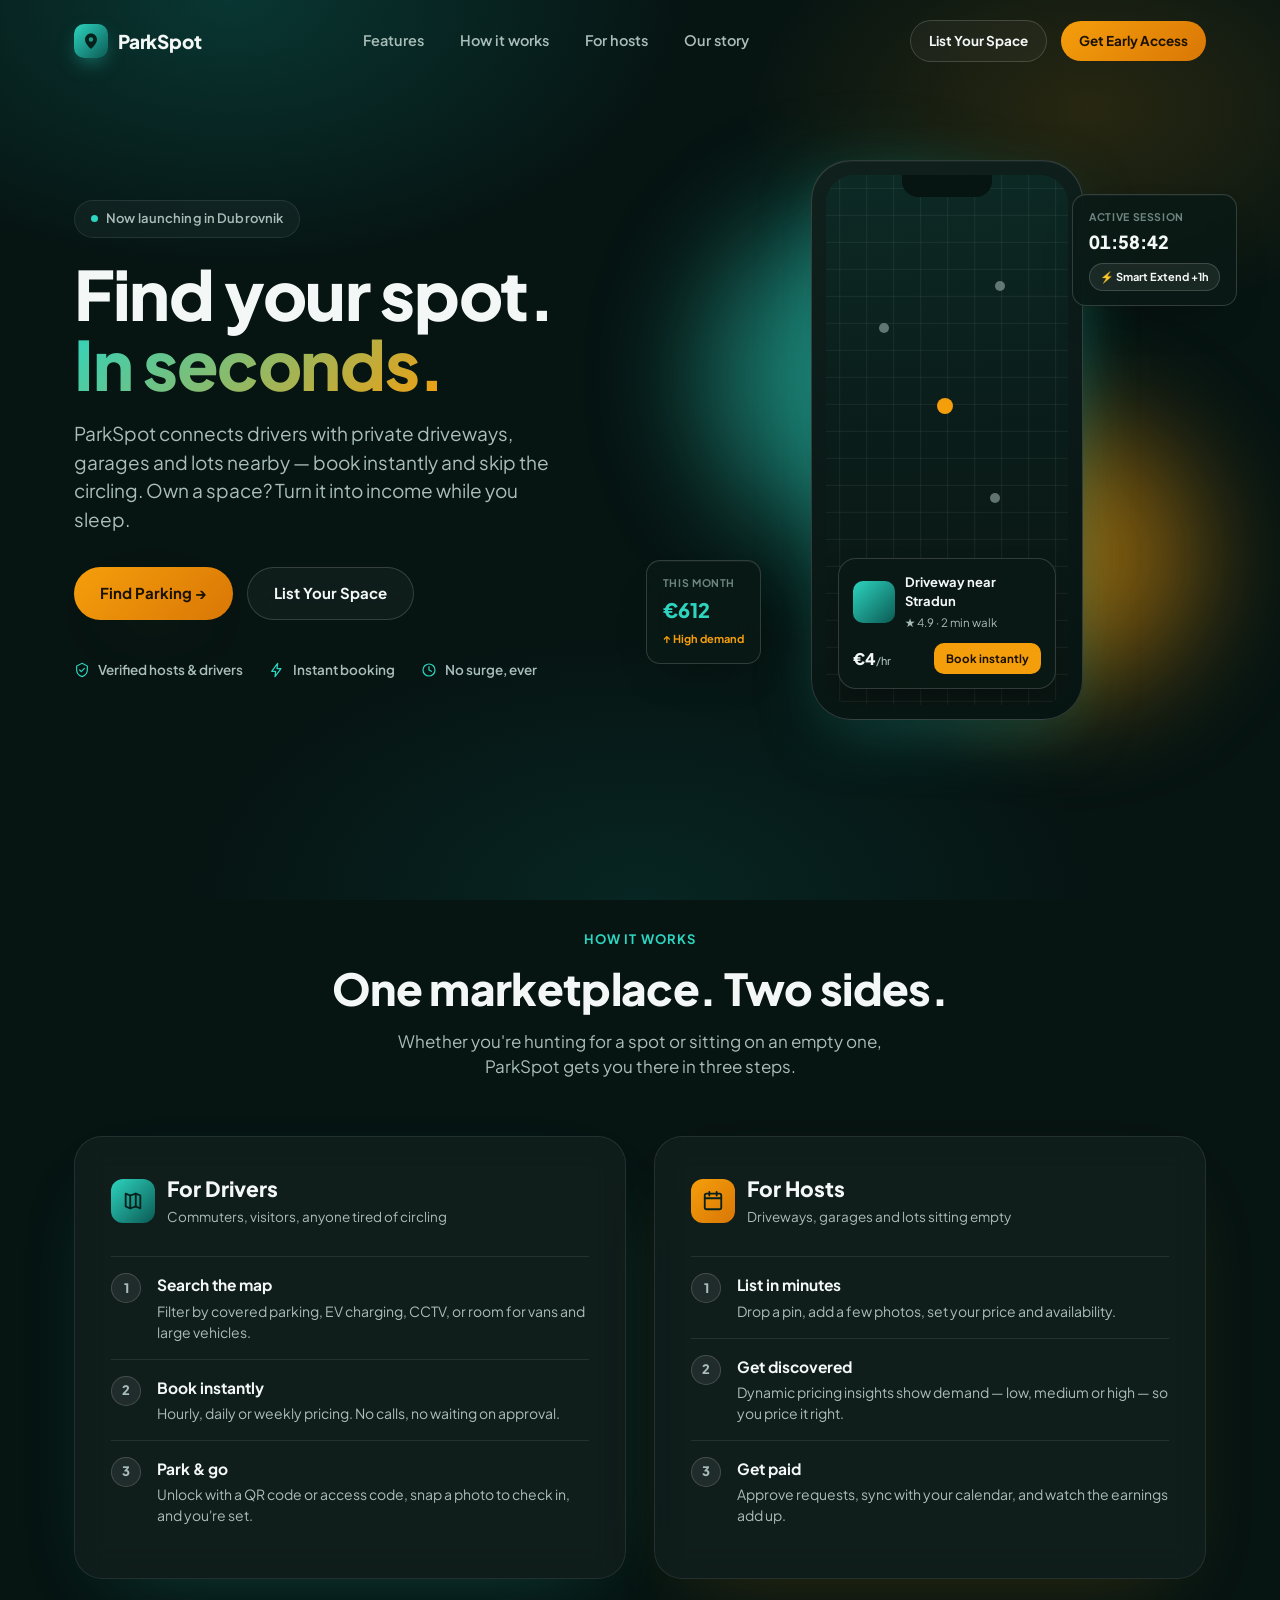
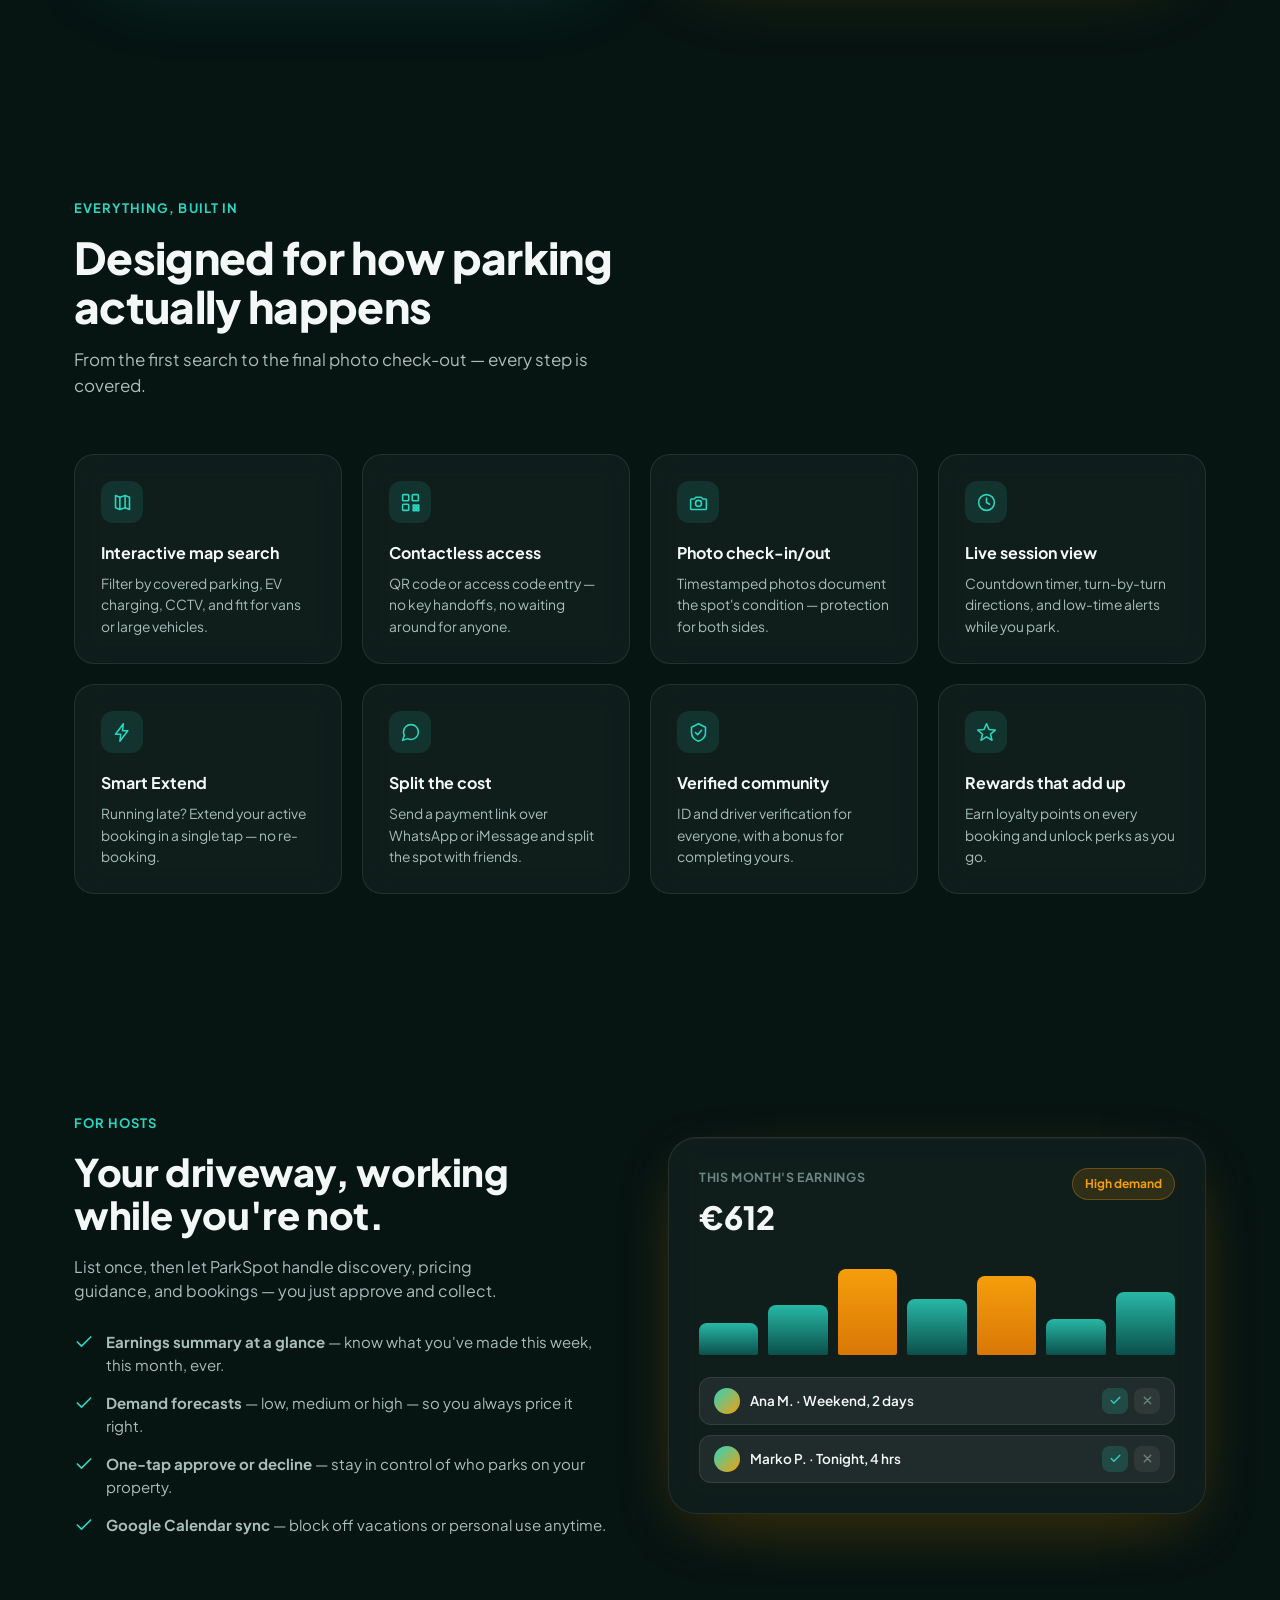
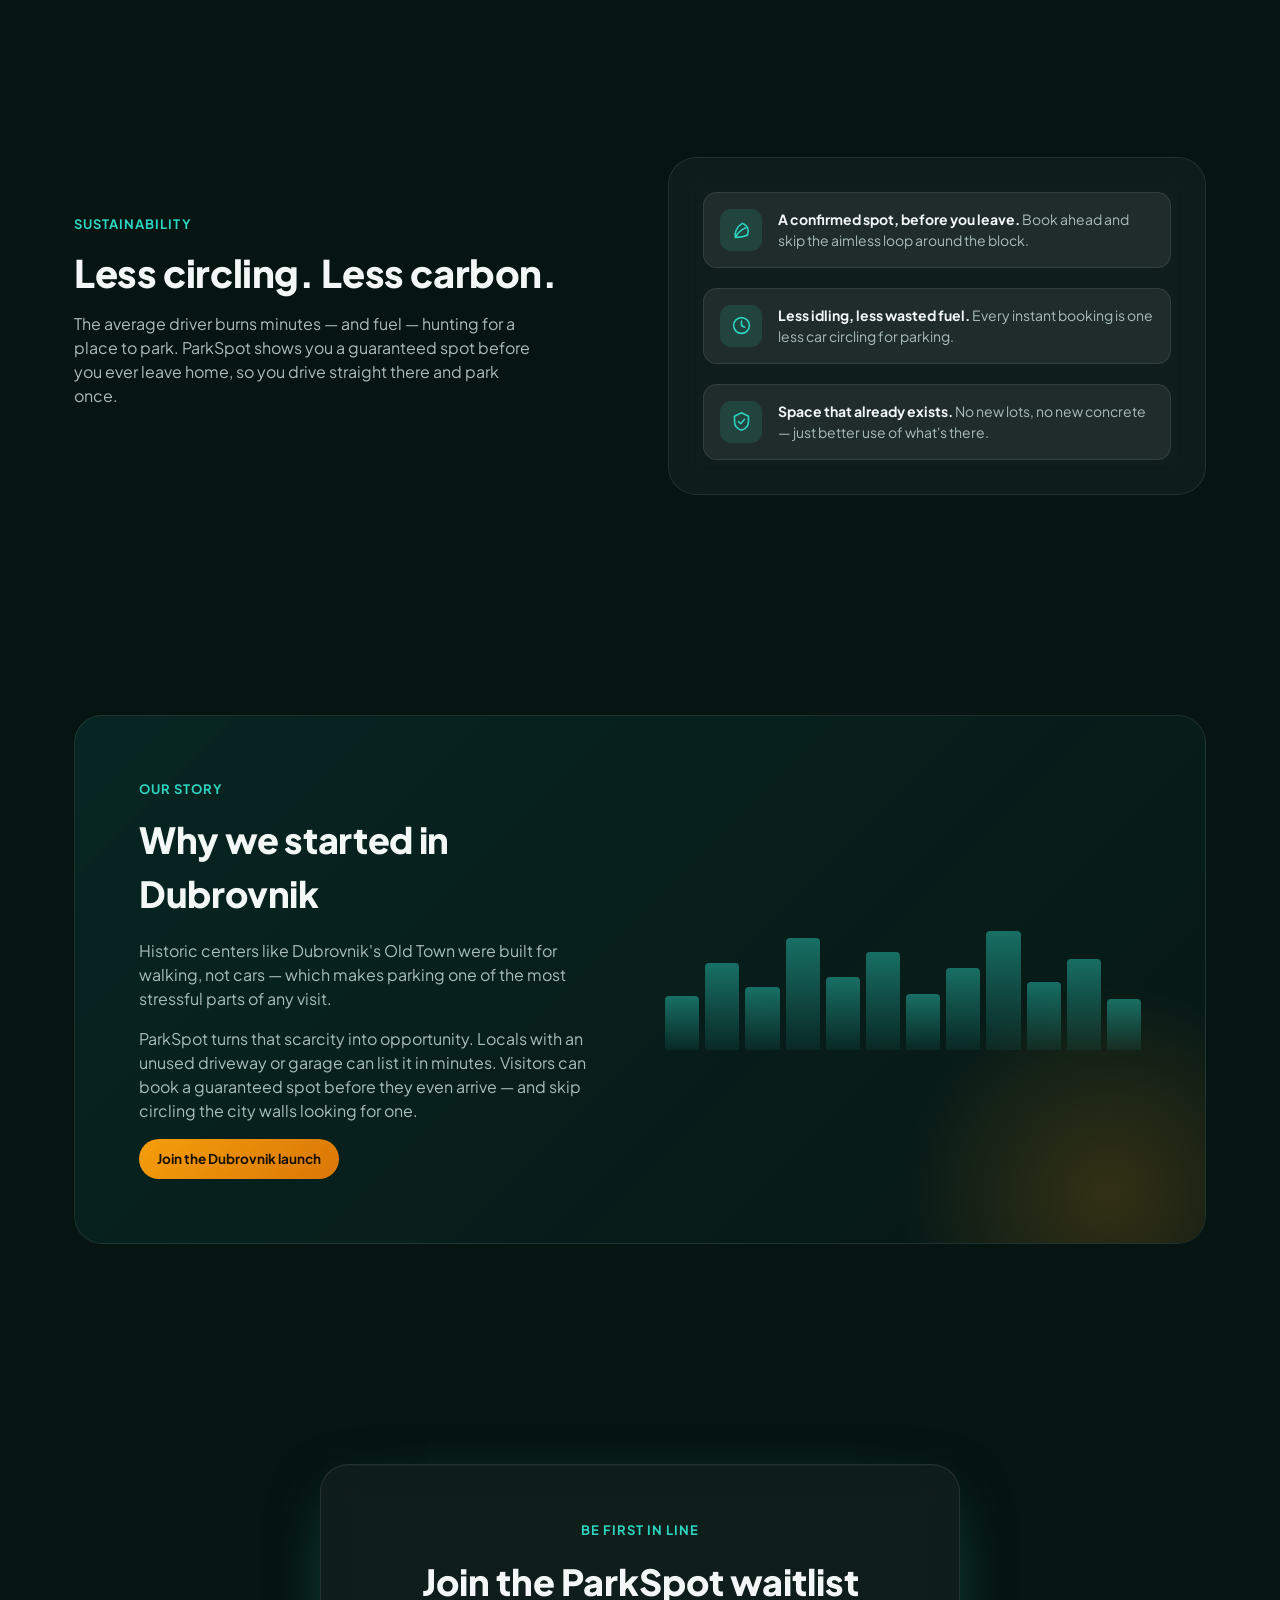
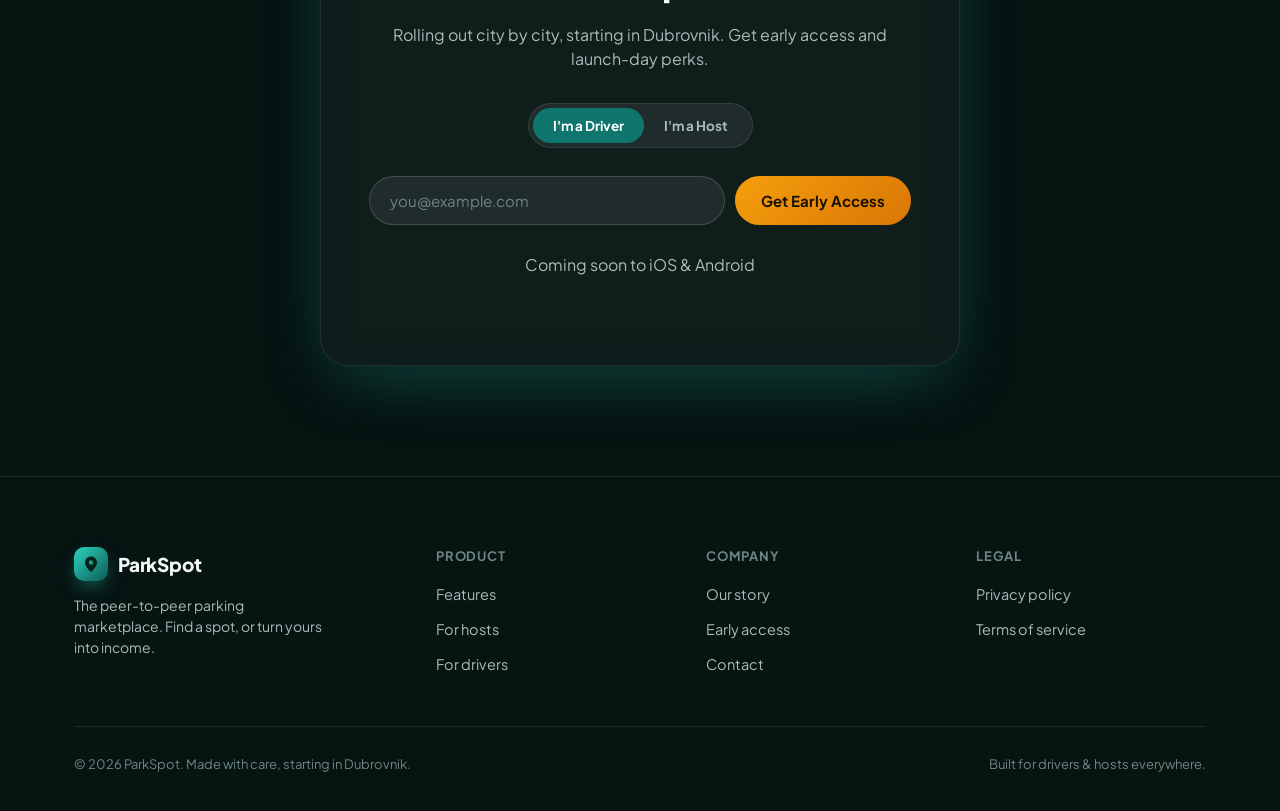
==== index.html @ 6b490fe2 "Initial commit of ParkSpot website Co-Authored-By: Claude Sonnet 5 <noreply@anthropic.com>" ====
<!DOCTYPE html>
<html lang="en">
<head>
<meta charset="UTF-8">
<meta name="viewport" content="width=device-width, initial-scale=1">
<title>ParkSpot — Rent a spot. List a spot. In seconds.</title>
<meta name="description" content="ParkSpot is a peer-to-peer parking marketplace. Drivers book private driveways, garages and lots instantly. Hosts turn unused space into income. Launching in Dubrovnik.">
<meta name="theme-color" content="#061412">
<link rel="icon" href="data:image/svg+xml,%3Csvg xmlns='http://www.w3.org/2000/svg' viewBox='0 0 40 40'%3E%3Crect width='40' height='40' rx='10' fill='%230F766E'/%3E%3Cpath fill='%23fff' d='M20 8c-4.4 0-8 3.4-8 7.7 0 5.6 6.4 11 7.3 11.7a1 1 0 0 0 1.4 0c.9-.7 7.3-6.1 7.3-11.7 0-4.3-3.6-7.7-8-7.7zm0 10.7a3 3 0 1 1 0-6 3 3 0 0 1 0 6z'/%3E%3C/svg%3E">
<link rel="preconnect" href="https://fonts.googleapis.com">
<link rel="preconnect" href="https://fonts.gstatic.com" crossorigin>
<link href="https://fonts.googleapis.com/css2?family=Plus+Jakarta+Sans:ital,wght@0,400;0,500;0,600;0,700;0,800;1,600&display=swap" rel="stylesheet">
<link rel="stylesheet" href="styles.css">
</head>
<body>

<nav class="nav" id="nav">
  <div class="container nav-inner">
    <a href="#top" class="brand">
      <span class="brand-mark">
        <svg viewBox="0 0 24 24" fill="currentColor"><path d="M12 2C7.58 2 4 5.58 4 10c0 5.25 6.4 11.2 7.3 12.02a1 1 0 0 0 1.4 0C13.6 21.2 20 15.25 20 10c0-4.42-3.58-8-8-8zm0 11a3 3 0 1 1 0-6 3 3 0 0 1 0 6z"/></svg>
      </span>
      ParkSpot
    </a>
    <div class="nav-links">
      <a href="#features">Features</a>
      <a href="#how-it-works">How it works</a>
      <a href="#hosts">For hosts</a>
      <a href="#story">Our story</a>
    </div>
    <div class="nav-cta">
      <a href="#waitlist" class="btn btn-secondary btn-small">List Your Space</a>
      <a href="#waitlist" class="btn btn-primary btn-small">Get Early Access</a>
      <button class="nav-burger" id="burger" aria-label="Toggle menu" aria-expanded="false">
        <span></span><span></span><span></span>
      </button>
    </div>
  </div>
</nav>

<div class="mobile-menu" id="mobileMenu">
  <a href="#features">Features</a>
  <a href="#how-it-works">How it works</a>
  <a href="#hosts">For hosts</a>
  <a href="#story">Our story</a>
  <a href="#waitlist" class="btn btn-primary">Get Early Access</a>
</div>

<main id="top">

  <!-- HERO -->
  <header class="hero">
    <div class="container hero-grid">
      <div class="hero-copy reveal">
        <span class="pill"><span class="dot"></span> Now launching in Dubrovnik</span>
        <h1>Find your spot.<br><em>In seconds.</em></h1>
        <p class="lead">ParkSpot connects drivers with private driveways, garages and lots nearby — book instantly and skip the circling. Own a space? Turn it into income while you sleep.</p>
        <div class="hero-cta-row">
          <a href="#waitlist" class="btn btn-primary">Find Parking →</a>
          <a href="#waitlist" class="btn btn-secondary">List Your Space</a>
        </div>
        <div class="hero-trust">
          <div class="hero-trust-item">
            <svg viewBox="0 0 24 24" fill="none" stroke="currentColor" stroke-width="1.8"><path d="M12 2l8 4v6c0 5-3.5 8.5-8 10-4.5-1.5-8-5-8-10V6l8-4z"/><path d="M8.5 12l2.5 2.5 4.5-5" stroke-linecap="round" stroke-linejoin="round"/></svg>
            Verified hosts &amp; drivers
          </div>
          <div class="hero-trust-item">
            <svg viewBox="0 0 24 24" fill="none" stroke="currentColor" stroke-width="1.8" stroke-linecap="round" stroke-linejoin="round"><path d="M13 2 4 14h6l-1 8 9-12h-6z"/></svg>
            Instant booking
          </div>
          <div class="hero-trust-item">
            <svg viewBox="0 0 24 24" fill="none" stroke="currentColor" stroke-width="1.8" stroke-linecap="round" stroke-linejoin="round"><circle cx="12" cy="12" r="9"/><path d="M12 7v5l3.5 2"/></svg>
            No surge, ever
          </div>
        </div>
      </div>

      <div class="hero-visual reveal">
        <div class="glow glow-teal"></div>
        <div class="glow glow-amber"></div>

        <div class="float-card float-session">
          <p class="float-label">Active session</p>
          <p class="float-timer">01:58:42</p>
          <button class="btn-chip">⚡ Smart Extend +1h</button>
        </div>

        <div class="phone">
          <div class="phone-notch"></div>
          <div class="phone-screen">
            <div class="map-bg"></div>
            <span class="pin pin-1"></span>
            <span class="pin pin-2"></span>
            <span class="pin pin-3"></span>
            <span class="pin pin-active"></span>
            <div class="spot-card">
              <div class="spot-card-row">
                <div class="spot-thumb"></div>
                <div>
                  <p class="spot-title">Driveway near Stradun</p>
                  <p class="spot-meta">★ 4.9 · 2 min walk</p>
                </div>
              </div>
              <div class="spot-card-footer">
                <span class="spot-price">€4<small>/hr</small></span>
                <button class="btn-mini">Book instantly</button>
              </div>
            </div>
          </div>
        </div>

        <div class="float-card float-earn">
          <p class="float-label">This month</p>
          <p class="float-value">€612</p>
          <span class="trend-up">↑ High demand</span>
        </div>
      </div>
    </div>
  </header>

  <!-- HOW IT WORKS -->
  <section id="how-it-works">
    <div class="container">
      <div class="section-head center reveal">
        <span class="eyebrow">How it works</span>
        <h2>One marketplace. Two sides.</h2>
        <p style="margin-inline:auto;">Whether you're hunting for a spot or sitting on an empty one, ParkSpot gets you there in three steps.</p>
      </div>

      <div class="tracks reveal">
        <div class="track track-driver">
          <div class="track-head">
            <span class="track-icon">
              <svg viewBox="0 0 24 24" fill="none" stroke="currentColor" stroke-width="2" stroke-linecap="round" stroke-linejoin="round"><path d="M9 20l-5-2V4l5 2 6-2 5 2v14l-5-2-6 2z"/><path d="M9 6v14M15 4v14"/></svg>
            </span>
            <div>
              <h3>For Drivers</h3>
              <span>Commuters, visitors, anyone tired of circling</span>
            </div>
          </div>
          <div class="step">
            <span class="step-num">1</span>
            <div class="step-body">
              <h4>Search the map</h4>
              <p>Filter by covered parking, EV charging, CCTV, or room for vans and large vehicles.</p>
            </div>
          </div>
          <div class="step">
            <span class="step-num">2</span>
            <div class="step-body">
              <h4>Book instantly</h4>
              <p>Hourly, daily or weekly pricing. No calls, no waiting on approval.</p>
            </div>
          </div>
          <div class="step">
            <span class="step-num">3</span>
            <div class="step-body">
              <h4>Park &amp; go</h4>
              <p>Unlock with a QR code or access code, snap a photo to check in, and you're set.</p>
            </div>
          </div>
        </div>

        <div class="track track-host">
          <div class="track-head">
            <span class="track-icon">
              <svg viewBox="0 0 24 24" fill="none" stroke="currentColor" stroke-width="2" stroke-linecap="round" stroke-linejoin="round"><rect x="3" y="4" width="18" height="17" rx="2"/><path d="M3 9h18M8 2v4M16 2v4"/></svg>
            </span>
            <div>
              <h3>For Hosts</h3>
              <span>Driveways, garages and lots sitting empty</span>
            </div>
          </div>
          <div class="step">
            <span class="step-num">1</span>
            <div class="step-body">
              <h4>List in minutes</h4>
              <p>Drop a pin, add a few photos, set your price and availability.</p>
            </div>
          </div>
          <div class="step">
            <span class="step-num">2</span>
            <div class="step-body">
              <h4>Get discovered</h4>
              <p>Dynamic pricing insights show demand — low, medium or high — so you price it right.</p>
            </div>
          </div>
          <div class="step">
            <span class="step-num">3</span>
            <div class="step-body">
              <h4>Get paid</h4>
              <p>Approve requests, sync with your calendar, and watch the earnings add up.</p>
            </div>
          </div>
        </div>
      </div>
    </div>
  </section>

  <!-- FEATURES -->
  <section id="features">
    <div class="container">
      <div class="section-head reveal">
        <span class="eyebrow">Everything, built in</span>
        <h2>Designed for how parking actually happens</h2>
        <p>From the first search to the final photo check-out — every step is covered.</p>
      </div>

      <div class="feature-grid reveal-stagger">
        <div class="feature-card">
          <span class="feature-icon"><svg viewBox="0 0 24 24" fill="none" stroke="currentColor" stroke-width="1.8" stroke-linecap="round" stroke-linejoin="round"><path d="M9 20l-5-2V4l5 2 6-2 5 2v14l-5-2-6 2z"/><path d="M9 6v14M15 4v14"/></svg></span>
          <h3>Interactive map search</h3>
          <p>Filter by covered parking, EV charging, CCTV, and fit for vans or large vehicles.</p>
        </div>
        <div class="feature-card">
          <span class="feature-icon"><svg viewBox="0 0 24 24" fill="none" stroke="currentColor" stroke-width="1.8" stroke-linecap="round" stroke-linejoin="round"><rect x="3" y="3" width="7" height="7" rx="1"/><rect x="14" y="3" width="7" height="7" rx="1"/><rect x="3" y="14" width="7" height="7" rx="1"/><rect x="15" y="15" width="2.5" height="2.5"/><rect x="19" y="15" width="2.5" height="2.5"/><rect x="15" y="19" width="2.5" height="2.5"/><rect x="19" y="19" width="2.5" height="2.5"/></svg></span>
          <h3>Contactless access</h3>
          <p>QR code or access code entry — no key handoffs, no waiting around for anyone.</p>
        </div>
        <div class="feature-card">
          <span class="feature-icon"><svg viewBox="0 0 24 24" fill="none" stroke="currentColor" stroke-width="1.8" stroke-linecap="round" stroke-linejoin="round"><path d="M4 8h3l2-2h6l2 2h3a1 1 0 011 1v10a1 1 0 01-1 1H4a1 1 0 01-1-1V9a1 1 0 011-1z"/><circle cx="12" cy="13" r="3.4"/></svg></span>
          <h3>Photo check-in/out</h3>
          <p>Timestamped photos document the spot's condition — protection for both sides.</p>
        </div>
        <div class="feature-card">
          <span class="feature-icon"><svg viewBox="0 0 24 24" fill="none" stroke="currentColor" stroke-width="1.8" stroke-linecap="round" stroke-linejoin="round"><circle cx="12" cy="12" r="9"/><path d="M12 7v5l3.5 2"/></svg></span>
          <h3>Live session view</h3>
          <p>Countdown timer, turn-by-turn directions, and low-time alerts while you park.</p>
        </div>
        <div class="feature-card">
          <span class="feature-icon"><svg viewBox="0 0 24 24" fill="none" stroke="currentColor" stroke-width="1.8" stroke-linecap="round" stroke-linejoin="round"><path d="M13 2 4 14h6l-1 8 9-12h-6z"/></svg></span>
          <h3>Smart Extend</h3>
          <p>Running late? Extend your active booking in a single tap — no re-booking.</p>
        </div>
        <div class="feature-card">
          <span class="feature-icon"><svg viewBox="0 0 24 24" fill="none" stroke="currentColor" stroke-width="1.8" stroke-linecap="round" stroke-linejoin="round"><path d="M21 11.5a8.4 8.4 0 0 1-8.4 8.4 8.4 8.4 0 0 1-3.8-.9L3 21l1.9-5.8a8.4 8.4 0 0 1-.9-3.8A8.4 8.4 0 0 1 12.5 3a8.4 8.4 0 0 1 8.5 8.5z"/></svg></span>
          <h3>Split the cost</h3>
          <p>Send a payment link over WhatsApp or iMessage and split the spot with friends.</p>
        </div>
        <div class="feature-card">
          <span class="feature-icon"><svg viewBox="0 0 24 24" fill="none" stroke="currentColor" stroke-width="1.8" stroke-linecap="round" stroke-linejoin="round"><path d="M12 2l8 4v6c0 5-3.5 8.5-8 10-4.5-1.5-8-5-8-10V6l8-4z"/><path d="M8.5 12l2.5 2.5 4.5-5"/></svg></span>
          <h3>Verified community</h3>
          <p>ID and driver verification for everyone, with a bonus for completing yours.</p>
        </div>
        <div class="feature-card">
          <span class="feature-icon"><svg viewBox="0 0 24 24" fill="none" stroke="currentColor" stroke-width="1.8" stroke-linecap="round" stroke-linejoin="round"><path d="M12 2l2.9 6.6 7.1.6-5.4 4.7 1.7 7-6.3-3.9L5.7 21l1.7-7L2 9.2l7.1-.6z"/></svg></span>
          <h3>Rewards that add up</h3>
          <p>Earn loyalty points on every booking and unlock perks as you go.</p>
        </div>
      </div>
    </div>
  </section>

  <!-- HOSTS -->
  <section id="hosts">
    <div class="container split">
      <div class="split-copy reveal">
        <span class="eyebrow">For hosts</span>
        <h2>Your driveway, working while you're not.</h2>
        <p>List once, then let ParkSpot handle discovery, pricing guidance, and bookings — you just approve and collect.</p>
        <ul class="check-list">
          <li>
            <svg viewBox="0 0 24 24" fill="none" stroke="currentColor" stroke-width="2" stroke-linecap="round" stroke-linejoin="round"><path d="M20 6 9 17l-5-5"/></svg>
            <span><b>Earnings summary at a glance</b> — know what you've made this week, this month, ever.</span>
          </li>
          <li>
            <svg viewBox="0 0 24 24" fill="none" stroke="currentColor" stroke-width="2" stroke-linecap="round" stroke-linejoin="round"><path d="M20 6 9 17l-5-5"/></svg>
            <span><b>Demand forecasts</b> — low, medium or high — so you always price it right.</span>
          </li>
          <li>
            <svg viewBox="0 0 24 24" fill="none" stroke="currentColor" stroke-width="2" stroke-linecap="round" stroke-linejoin="round"><path d="M20 6 9 17l-5-5"/></svg>
            <span><b>One-tap approve or decline</b> — stay in control of who parks on your property.</span>
          </li>
          <li>
            <svg viewBox="0 0 24 24" fill="none" stroke="currentColor" stroke-width="2" stroke-linecap="round" stroke-linejoin="round"><path d="M20 6 9 17l-5-5"/></svg>
            <span><b>Google Calendar sync</b> — block off vacations or personal use anytime.</span>
          </li>
        </ul>
      </div>

      <div class="split-visual reveal">
        <div class="dash-card">
          <div class="dash-row">
            <div>
              <p class="label">This month's earnings</p>
              <p class="value">€612</p>
            </div>
            <span class="badge-demand">High demand</span>
          </div>
          <div class="bars">
            <div class="bar" style="height:35%"></div>
            <div class="bar" style="height:55%"></div>
            <div class="bar bar-peak" style="height:95%"></div>
            <div class="bar" style="height:62%"></div>
            <div class="bar bar-peak" style="height:88%"></div>
            <div class="bar" style="height:40%"></div>
            <div class="bar" style="height:70%"></div>
          </div>
          <div class="dash-requests">
            <div class="req-row">
              <span class="req-who"><span class="req-avatar"></span> Ana M. · Weekend, 2 days</span>
              <span class="req-actions">
                <button class="req-approve" aria-label="Approve"><svg viewBox="0 0 24 24" fill="none" stroke="currentColor" stroke-width="2.4" stroke-linecap="round" stroke-linejoin="round"><path d="M20 6 9 17l-5-5"/></svg></button>
                <button class="req-decline" aria-label="Decline"><svg viewBox="0 0 24 24" fill="none" stroke="currentColor" stroke-width="2.4" stroke-linecap="round" stroke-linejoin="round"><path d="M18 6 6 18M6 6l12 12"/></svg></button>
              </span>
            </div>
            <div class="req-row">
              <span class="req-who"><span class="req-avatar"></span> Marko P. · Tonight, 4 hrs</span>
              <span class="req-actions">
                <button class="req-approve" aria-label="Approve"><svg viewBox="0 0 24 24" fill="none" stroke="currentColor" stroke-width="2.4" stroke-linecap="round" stroke-linejoin="round"><path d="M20 6 9 17l-5-5"/></svg></button>
                <button class="req-decline" aria-label="Decline"><svg viewBox="0 0 24 24" fill="none" stroke="currentColor" stroke-width="2.4" stroke-linecap="round" stroke-linejoin="round"><path d="M18 6 6 18M6 6l12 12"/></svg></button>
              </span>
            </div>
          </div>
        </div>
      </div>
    </div>
  </section>

  <!-- SUSTAINABILITY -->
  <section id="sustainability">
    <div class="container split split-reverse">
      <div class="split-visual reveal">
        <div class="sustain-card">
          <div class="sustain-stat">
            <span class="ic"><svg viewBox="0 0 24 24" fill="none" stroke="currentColor" stroke-width="1.8" stroke-linecap="round" stroke-linejoin="round"><path d="M5 21c-1-5 1-12 8-16 6 2 8 8 6 13-5 3-11 3-14 3z"/><path d="M5 21c3-6 7-9 12-11"/></svg></span>
            <p><b>A confirmed spot, before you leave.</b> Book ahead and skip the aimless loop around the block.</p>
          </div>
          <div class="sustain-stat">
            <span class="ic"><svg viewBox="0 0 24 24" fill="none" stroke="currentColor" stroke-width="1.8" stroke-linecap="round" stroke-linejoin="round"><circle cx="12" cy="12" r="9"/><path d="M12 7v5l3.5 2"/></svg></span>
            <p><b>Less idling, less wasted fuel.</b> Every instant booking is one less car circling for parking.</p>
          </div>
          <div class="sustain-stat">
            <span class="ic"><svg viewBox="0 0 24 24" fill="none" stroke="currentColor" stroke-width="1.8" stroke-linecap="round" stroke-linejoin="round"><path d="M12 2l8 4v6c0 5-3.5 8.5-8 10-4.5-1.5-8-5-8-10V6l8-4z"/><path d="M8.5 12l2.5 2.5 4.5-5"/></svg></span>
            <p><b>Space that already exists.</b> No new lots, no new concrete — just better use of what's there.</p>
          </div>
        </div>
      </div>
      <div class="split-copy reveal">
        <span class="eyebrow">Sustainability</span>
        <h2>Less circling. Less carbon.</h2>
        <p>The average driver burns minutes — and fuel — hunting for a place to park. ParkSpot shows you a guaranteed spot before you ever leave home, so you drive straight there and park once.</p>
      </div>
    </div>
  </section>

  <!-- STORY -->
  <section id="story">
    <div class="container">
      <div class="story reveal">
        <div class="story-grid">
          <div>
            <span class="eyebrow">Our story</span>
            <h2>Why we started in Dubrovnik</h2>
            <p>Historic centers like Dubrovnik's Old Town were built for walking, not cars — which makes parking one of the most stressful parts of any visit.</p>
            <p>ParkSpot turns that scarcity into opportunity. Locals with an unused driveway or garage can list it in minutes. Visitors can book a guaranteed spot before they even arrive — and skip circling the city walls looking for one.</p>
            <a href="#waitlist" class="btn btn-primary btn-small">Join the Dubrovnik launch</a>
          </div>
          <div>
            <div class="skyline">
              <div style="height:38%"></div>
              <div style="height:62%"></div>
              <div style="height:45%"></div>
              <div style="height:80%"></div>
              <div style="height:52%"></div>
              <div style="height:70%"></div>
              <div style="height:40%"></div>
              <div style="height:58%"></div>
              <div style="height:85%"></div>
              <div style="height:48%"></div>
              <div style="height:65%"></div>
              <div style="height:36%"></div>
            </div>
          </div>
        </div>
      </div>
    </div>
  </section>

  <!-- WAITLIST -->
  <section id="waitlist">
    <div class="container">
      <div class="waitlist-card reveal">
        <span class="eyebrow">Be first in line</span>
        <h2>Join the ParkSpot waitlist</h2>
        <p>Rolling out city by city, starting in Dubrovnik. Get early access and launch-day perks.</p>

        <div class="role-toggle" id="roleToggle">
          <button type="button" class="active" data-role="driver">I'm a Driver</button>
          <button type="button" data-role="host">I'm a Host</button>
        </div>

        <form class="waitlist-form" id="waitlistForm">
          <label for="email" class="sr-only" style="position:absolute;left:-9999px;">Email address</label>
          <input type="email" id="email" placeholder="you@example.com" required>
          <button type="submit" class="btn btn-primary">Get Early Access</button>
        </form>
        <div class="waitlist-success" id="waitlistSuccess">
          <svg viewBox="0 0 24 24" fill="none" stroke="currentColor" stroke-width="2" stroke-linecap="round" stroke-linejoin="round"><path d="M20 6 9 17l-5-5"/></svg>
          You're on the list — see you in Dubrovnik.
        </div>

        <p class="store-note">Coming soon to iOS &amp; Android</p>
      </div>
    </div>
  </section>

</main>

<footer>
  <div class="container">
    <div class="footer-grid">
      <div class="footer-brand">
        <a href="#top" class="brand">
          <span class="brand-mark">
            <svg viewBox="0 0 24 24" fill="currentColor"><path d="M12 2C7.58 2 4 5.58 4 10c0 5.25 6.4 11.2 7.3 12.02a1 1 0 0 0 1.4 0C13.6 21.2 20 15.25 20 10c0-4.42-3.58-8-8-8zm0 11a3 3 0 1 1 0-6 3 3 0 0 1 0 6z"/></svg>
          </span>
          ParkSpot
        </a>
        <p>The peer-to-peer parking marketplace. Find a spot, or turn yours into income.</p>
      </div>
      <div class="footer-col">
        <h4>Product</h4>
        <ul>
          <li><a href="#features">Features</a></li>
          <li><a href="#hosts">For hosts</a></li>
          <li><a href="#how-it-works">For drivers</a></li>
        </ul>
      </div>
      <div class="footer-col">
        <h4>Company</h4>
        <ul>
          <li><a href="#story">Our story</a></li>
          <li><a href="#waitlist">Early access</a></li>
          <li><a href="mailto:hello@parkspot.app">Contact</a></li>
        </ul>
      </div>
      <div class="footer-col">
        <h4>Legal</h4>
        <ul>
          <li><a href="#">Privacy policy</a></li>
          <li><a href="#">Terms of service</a></li>
        </ul>
      </div>
    </div>
    <div class="footer-bottom">
      <span>© 2026 ParkSpot. Made with care, starting in Dubrovnik.</span>
      <span>Built for drivers &amp; hosts everywhere.</span>
    </div>
  </div>
</footer>

<script src="script.js"></script>
</body>
</html>
---- styles.css ----
/* ===== Tokens ===== */
:root {
  --teal: #0F766E;
  --teal-dark: #0B5A54;
  --teal-light: #2DD4BF;
  --amber: #F59E0B;
  --amber-dark: #D97706;

  --bg: #061412;
  --bg-elevated: #0A1D1A;
  --surface: rgba(255, 255, 255, 0.04);
  --surface-strong: rgba(255, 255, 255, 0.07);
  --border: rgba(255, 255, 255, 0.09);
  --border-strong: rgba(255, 255, 255, 0.16);

  --text: #F3F7F6;
  --text-dim: #A9BDB9;
  --text-dimmer: #6D8681;

  --radius-sm: 14px;
  --radius-md: 20px;
  --radius-lg: 28px;

  --glow-teal: 0 20px 70px -25px rgba(45, 212, 191, 0.5);
  --glow-amber: 0 20px 70px -25px rgba(245, 158, 11, 0.45);
  --shadow-card: 0 1px 0 rgba(255, 255, 255, 0.04) inset, 0 20px 50px -30px rgba(0, 0, 0, 0.6);

  --container: 1180px;
  --ease: cubic-bezier(0.16, 1, 0.3, 1);
}

/* ===== Reset ===== */
* { margin: 0; padding: 0; box-sizing: border-box; }
html { scroll-behavior: smooth; }
body {
  background: var(--bg);
  color: var(--text);
  font-family: "Plus Jakarta Sans", -apple-system, BlinkMacSystemFont, "Segoe UI", sans-serif;
  font-size: 16px;
  line-height: 1.5;
  -webkit-font-smoothing: antialiased;
  overflow-x: hidden;
}
img, svg { display: block; max-width: 100%; }
a { color: inherit; text-decoration: none; }
ul { list-style: none; }
button { font-family: inherit; cursor: pointer; border: none; background: none; color: inherit; }
input { font-family: inherit; }
::selection { background: var(--teal); color: #fff; }
:focus-visible { outline: 2px solid var(--teal-light); outline-offset: 3px; border-radius: 4px; }

.container {
  width: 100%;
  max-width: var(--container);
  margin: 0 auto;
  padding: 0 24px;
}

/* fixed, theme-wide backdrop glow */
body::before {
  content: "";
  position: fixed;
  inset: 0;
  z-index: -2;
  background:
    radial-gradient(60% 50% at 18% 0%, rgba(15, 118, 110, 0.35), transparent 60%),
    radial-gradient(45% 40% at 85% 12%, rgba(245, 158, 11, 0.14), transparent 60%),
    radial-gradient(60% 50% at 50% 100%, rgba(11, 90, 84, 0.25), transparent 60%),
    var(--bg);
}

/* ===== Reveal on scroll ===== */
.reveal {
  opacity: 0;
  transform: translateY(24px);
  transition: opacity 0.7s var(--ease), transform 0.7s var(--ease);
}
.reveal.in-view { opacity: 1; transform: translateY(0); }
.reveal-stagger.in-view > * { opacity: 1; transform: translateY(0); }
.reveal-stagger > * {
  opacity: 0;
  transform: translateY(20px);
  transition: opacity 0.6s var(--ease), transform 0.6s var(--ease);
}
.reveal-stagger > *:nth-child(1) { transition-delay: 0.03s; }
.reveal-stagger > *:nth-child(2) { transition-delay: 0.1s; }
.reveal-stagger > *:nth-child(3) { transition-delay: 0.17s; }
.reveal-stagger > *:nth-child(4) { transition-delay: 0.24s; }
.reveal-stagger > *:nth-child(5) { transition-delay: 0.31s; }
.reveal-stagger > *:nth-child(6) { transition-delay: 0.38s; }
.reveal-stagger > *:nth-child(7) { transition-delay: 0.45s; }
.reveal-stagger > *:nth-child(8) { transition-delay: 0.52s; }

@media (prefers-reduced-motion: reduce) {
  .reveal, .reveal-stagger > * { opacity: 1 !important; transform: none !important; transition: none !important; }
  * { animation: none !important; }
}

/* ===== Buttons & pills ===== */
.btn {
  display: inline-flex;
  align-items: center;
  justify-content: center;
  gap: 8px;
  padding: 14px 26px;
  border-radius: 999px;
  font-weight: 700;
  font-size: 15px;
  white-space: nowrap;
  transition: transform 0.25s var(--ease), box-shadow 0.25s var(--ease), background 0.25s var(--ease), border-color 0.25s var(--ease);
}
.btn:active { transform: scale(0.97); }
.btn-primary {
  background: linear-gradient(135deg, var(--amber), var(--amber-dark));
  color: #1A1100;
  box-shadow: var(--glow-amber);
}
.btn-primary:hover { transform: translateY(-2px); box-shadow: 0 24px 60px -18px rgba(245, 158, 11, 0.55); }
.btn-secondary {
  background: var(--surface);
  border: 1px solid var(--border-strong);
  color: var(--text);
  backdrop-filter: blur(16px);
}
.btn-secondary:hover { background: var(--surface-strong); border-color: var(--teal-light); transform: translateY(-2px); }
.btn-small { padding: 10px 18px; font-size: 13.5px; }
.btn-block { width: 100%; }

.pill {
  display: inline-flex;
  align-items: center;
  gap: 8px;
  padding: 8px 16px;
  border-radius: 999px;
  background: var(--surface);
  border: 1px solid var(--border);
  backdrop-filter: blur(16px);
  font-size: 13px;
  font-weight: 600;
  color: var(--text-dim);
  letter-spacing: 0.01em;
}
.pill .dot {
  width: 7px; height: 7px; border-radius: 50%;
  background: var(--teal-light);
  box-shadow: 0 0 0 0 rgba(45, 212, 191, 0.6);
  animation: pulse-dot 2.2s infinite;
}
@keyframes pulse-dot {
  0% { box-shadow: 0 0 0 0 rgba(45, 212, 191, 0.55); }
  70% { box-shadow: 0 0 0 7px rgba(45, 212, 191, 0); }
  100% { box-shadow: 0 0 0 0 rgba(45, 212, 191, 0); }
}

/* ===== Nav ===== */
.nav {
  position: fixed;
  top: 0; left: 0; right: 0;
  z-index: 100;
  padding: 20px 0;
  transition: padding 0.3s var(--ease), background 0.3s var(--ease), border-color 0.3s var(--ease);
  border-bottom: 1px solid transparent;
}
.nav.scrolled {
  padding: 13px 0;
  background: rgba(6, 20, 18, 0.72);
  backdrop-filter: blur(18px);
  border-bottom: 1px solid var(--border);
}
.nav-inner { display: flex; align-items: center; justify-content: space-between; gap: 24px; }
.brand { display: flex; align-items: center; gap: 10px; font-weight: 800; font-size: 19px; letter-spacing: -0.01em; }
.brand-mark {
  width: 34px; height: 34px;
  border-radius: 10px;
  background: linear-gradient(135deg, var(--teal-light), var(--teal-dark));
  display: flex; align-items: center; justify-content: center;
  box-shadow: 0 8px 20px -6px rgba(45, 212, 191, 0.55);
}
.brand-mark svg { width: 18px; height: 18px; color: #06201C; }

.nav-links { display: flex; align-items: center; gap: 36px; }
.nav-links a {
  font-size: 14.5px; font-weight: 600; color: var(--text-dim);
  transition: color 0.2s var(--ease);
  position: relative;
}
.nav-links a:hover { color: var(--text); }
.nav-cta { display: flex; align-items: center; gap: 14px; }
.nav-burger {
  display: none;
  width: 40px; height: 40px;
  border-radius: 10px;
  background: var(--surface);
  border: 1px solid var(--border);
  align-items: center; justify-content: center;
  flex-direction: column; gap: 4px;
}
.nav-burger span { width: 18px; height: 1.6px; background: var(--text); border-radius: 2px; transition: transform 0.3s var(--ease), opacity 0.3s var(--ease); }
.nav-burger.open span:nth-child(1) { transform: translateY(5.5px) rotate(45deg); }
.nav-burger.open span:nth-child(2) { opacity: 0; }
.nav-burger.open span:nth-child(3) { transform: translateY(-5.5px) rotate(-45deg); }

.mobile-menu {
  position: fixed;
  inset: 0;
  z-index: 90;
  background: rgba(6, 15, 13, 0.98);
  backdrop-filter: blur(20px);
  display: flex;
  flex-direction: column;
  align-items: center;
  justify-content: center;
  gap: 28px;
  transform: translateY(-100%);
  opacity: 0;
  transition: transform 0.4s var(--ease), opacity 0.4s var(--ease);
  pointer-events: none;
}
.mobile-menu.open { transform: translateY(0); opacity: 1; pointer-events: auto; }
.mobile-menu a { font-size: 26px; font-weight: 700; }
.mobile-menu .btn { margin-top: 12px; }

/* ===== Hero ===== */
.hero {
  position: relative;
  padding: 160px 0 100px;
  overflow: hidden;
}
.hero-grid {
  display: grid;
  grid-template-columns: 1.05fr 0.95fr;
  gap: 40px;
  align-items: center;
}
.hero-copy h1 {
  font-size: clamp(38px, 5.6vw, 68px);
  font-weight: 800;
  line-height: 1.04;
  letter-spacing: -0.02em;
  margin: 20px 0 20px;
}
.hero-copy h1 em {
  font-style: normal;
  background: linear-gradient(135deg, var(--teal-light), var(--amber));
  -webkit-background-clip: text;
  background-clip: text;
  color: transparent;
}
.hero-copy p.lead {
  font-size: clamp(16px, 1.6vw, 19px);
  color: var(--text-dim);
  max-width: 480px;
  margin-bottom: 34px;
}
.hero-cta-row { display: flex; gap: 14px; flex-wrap: wrap; margin-bottom: 40px; }
.hero-trust { display: flex; gap: 26px; flex-wrap: wrap; }
.hero-trust-item { display: flex; align-items: center; gap: 8px; font-size: 13.5px; color: var(--text-dim); font-weight: 600; }
.hero-trust-item svg { width: 16px; height: 16px; color: var(--teal-light); flex-shrink: 0; }

/* phone mockup */
.hero-visual { position: relative; display: flex; justify-content: center; align-items: center; min-height: 560px; }
.glow { position: absolute; border-radius: 50%; filter: blur(60px); opacity: 0.55; z-index: 0; }
.glow-teal { width: 320px; height: 320px; background: var(--teal-light); top: 10%; left: 4%; animation: drift 9s ease-in-out infinite; }
.glow-amber { width: 260px; height: 260px; background: var(--amber); bottom: 6%; right: 2%; animation: drift 11s ease-in-out infinite reverse; }
@keyframes drift {
  0%, 100% { transform: translate(0, 0); }
  50% { transform: translate(18px, -22px); }
}

.phone {
  position: relative;
  z-index: 2;
  width: 272px;
  height: 560px;
  border-radius: 40px;
  background: linear-gradient(160deg, #10201d, #061412);
  border: 1px solid var(--border-strong);
  box-shadow: var(--shadow-card), var(--glow-teal);
  padding: 14px;
  animation: bob 6s ease-in-out infinite;
}
@keyframes bob {
  0%, 100% { transform: translateY(0px); }
  50% { transform: translateY(-14px); }
}
.phone-notch {
  position: absolute;
  top: 14px; left: 50%; transform: translateX(-50%);
  width: 90px; height: 22px;
  background: #061412;
  border-radius: 0 0 16px 16px;
  z-index: 3;
}
.phone-screen {
  position: relative;
  width: 100%; height: 100%;
  border-radius: 28px;
  overflow: hidden;
  background: linear-gradient(175deg, #0d2a25 0%, #0a1d1a 45%, #0a1512 100%);
}
.map-bg {
  position: absolute; inset: 0;
  background-image:
    linear-gradient(0deg, transparent 24%, rgba(255,255,255,0.05) 25%, rgba(255,255,255,0.05) 26%, transparent 27%, transparent 74%, rgba(255,255,255,0.05) 75%, rgba(255,255,255,0.05) 76%, transparent 77%),
    linear-gradient(90deg, transparent 24%, rgba(255,255,255,0.05) 25%, rgba(255,255,255,0.05) 26%, transparent 27%, transparent 74%, rgba(255,255,255,0.05) 75%, rgba(255,255,255,0.05) 76%, transparent 77%);
  background-size: 54px 54px;
}
.pin { position: absolute; width: 10px; height: 10px; border-radius: 50%; background: var(--text-dim); opacity: 0.55; }
.pin-1 { top: 28%; left: 22%; }
.pin-2 { top: 60%; left: 68%; }
.pin-3 { top: 20%; left: 70%; }
.pin-active {
  width: 16px; height: 16px;
  background: var(--amber);
  top: 42%; left: 46%;
  opacity: 1;
  box-shadow: 0 0 0 0 rgba(245, 158, 11, 0.6);
  animation: pulse-pin 2.4s infinite;
}
@keyframes pulse-pin {
  0% { box-shadow: 0 0 0 0 rgba(245, 158, 11, 0.55); }
  70% { box-shadow: 0 0 0 14px rgba(245, 158, 11, 0); }
  100% { box-shadow: 0 0 0 0 rgba(245, 158, 11, 0); }
}
.spot-card {
  position: absolute;
  left: 12px; right: 12px; bottom: 16px;
  background: rgba(10, 25, 22, 0.9);
  border: 1px solid var(--border-strong);
  border-radius: 18px;
  padding: 14px;
  backdrop-filter: blur(10px);
  box-shadow: 0 12px 30px -12px rgba(0,0,0,0.5);
}
.spot-card-row { display: flex; gap: 10px; align-items: center; margin-bottom: 12px; }
.spot-thumb {
  width: 42px; height: 42px; border-radius: 10px; flex-shrink: 0;
  background: linear-gradient(135deg, var(--teal-light), var(--teal-dark));
}
.spot-title { font-size: 13px; font-weight: 700; }
.spot-meta { font-size: 11.5px; color: var(--text-dim); margin-top: 2px; }
.spot-card-footer { display: flex; align-items: center; justify-content: space-between; }
.spot-price { font-weight: 800; font-size: 16px; }
.spot-price small { font-size: 11px; font-weight: 500; color: var(--text-dim); }
.btn-mini {
  background: var(--amber); color: #1A1100; font-weight: 700;
  font-size: 11.5px; padding: 8px 12px; border-radius: 10px;
}

.float-card {
  position: absolute;
  background: rgba(10, 25, 22, 0.85);
  border: 1px solid var(--border-strong);
  border-radius: var(--radius-sm);
  padding: 14px 16px;
  backdrop-filter: blur(14px);
  box-shadow: var(--shadow-card);
  z-index: 4;
  animation: bob 7s ease-in-out infinite;
}
.float-session { top: 6%; right: -6%; animation-delay: 0.4s; }
.float-earn { bottom: 10%; left: -8%; animation-delay: 1.1s; }
.float-label { font-size: 10.5px; color: var(--text-dimmer); font-weight: 700; text-transform: uppercase; letter-spacing: 0.06em; margin-bottom: 4px; }
.float-timer { font-size: 18px; font-weight: 800; font-variant-numeric: tabular-nums; }
.float-value { font-size: 20px; font-weight: 800; color: var(--teal-light); }
.btn-chip { margin-top: 8px; background: var(--surface-strong); border: 1px solid var(--border-strong); font-size: 11px; font-weight: 700; padding: 6px 10px; border-radius: 999px; }
.trend-up { font-size: 11px; color: var(--amber); font-weight: 700; }

/* ===== Section shared ===== */
section { position: relative; padding: 110px 0; }
.section-head { max-width: 640px; margin-bottom: 56px; }
.eyebrow { color: var(--teal-light); font-weight: 700; font-size: 13px; letter-spacing: 0.08em; text-transform: uppercase; margin-bottom: 14px; display: block; }
.section-head h2 { font-size: clamp(28px, 3.6vw, 44px); font-weight: 800; letter-spacing: -0.015em; line-height: 1.12; margin-bottom: 16px; }
.section-head p { color: var(--text-dim); font-size: 17px; max-width: 540px; }
.section-head.center { margin-inline: auto; text-align: center; }

/* ===== How it works ===== */
.tracks { display: grid; grid-template-columns: 1fr 1fr; gap: 28px; }
.track {
  background: var(--surface);
  border: 1px solid var(--border);
  border-radius: var(--radius-lg);
  padding: 36px;
  backdrop-filter: blur(16px);
}
.track-driver { box-shadow: 0 30px 80px -40px rgba(45, 212, 191, 0.25); }
.track-host { box-shadow: 0 30px 80px -40px rgba(245, 158, 11, 0.22); }
.track-head { display: flex; align-items: center; gap: 12px; margin-bottom: 28px; }
.track-icon { width: 44px; height: 44px; border-radius: 12px; display: flex; align-items: center; justify-content: center; flex-shrink: 0; }
.track-driver .track-icon { background: linear-gradient(135deg, var(--teal-light), var(--teal-dark)); }
.track-host .track-icon { background: linear-gradient(135deg, var(--amber), var(--amber-dark)); }
.track-icon svg { width: 22px; height: 22px; color: #06201C; }
.track-head h3 { font-size: 21px; font-weight: 800; }
.track-head span { font-size: 13.5px; color: var(--text-dim); }
.step { display: flex; gap: 16px; padding: 16px 0; border-top: 1px solid var(--border); }
.step:first-of-type { border-top: none; padding-top: 0; }
.step-num {
  flex-shrink: 0; width: 30px; height: 30px; border-radius: 50%;
  background: var(--surface-strong); border: 1px solid var(--border-strong);
  display: flex; align-items: center; justify-content: center;
  font-size: 13px; font-weight: 800; color: var(--text-dim);
}
.step-body h4 { font-size: 15.5px; font-weight: 700; margin-bottom: 4px; }
.step-body p { font-size: 14px; color: var(--text-dim); }

/* ===== Features grid ===== */
.feature-grid { display: grid; grid-template-columns: repeat(4, 1fr); gap: 20px; }
.feature-card {
  background: var(--surface);
  border: 1px solid var(--border);
  border-radius: var(--radius-md);
  padding: 26px;
  backdrop-filter: blur(14px);
  transition: transform 0.3s var(--ease), border-color 0.3s var(--ease), background 0.3s var(--ease);
}
.feature-card:hover { transform: translateY(-5px); border-color: var(--border-strong); background: var(--surface-strong); }
.feature-icon {
  width: 42px; height: 42px; border-radius: 12px;
  background: rgba(45, 212, 191, 0.12);
  display: flex; align-items: center; justify-content: center;
  margin-bottom: 18px;
}
.feature-icon svg { width: 21px; height: 21px; color: var(--teal-light); }
.feature-card h3 { font-size: 16px; font-weight: 700; margin-bottom: 8px; }
.feature-card p { font-size: 13.8px; color: var(--text-dim); line-height: 1.55; }

/* ===== Hosts split ===== */
.split { display: grid; grid-template-columns: 1fr 1fr; gap: 56px; align-items: center; }
.split-reverse .split-visual { order: 2; }
.split-reverse .split-copy { order: 1; }
.split-copy h2 { font-size: clamp(26px, 3.2vw, 38px); font-weight: 800; letter-spacing: -0.01em; margin: 16px 0 18px; line-height: 1.15; }
.split-copy > p { color: var(--text-dim); font-size: 16px; margin-bottom: 28px; max-width: 460px; }
.check-list { display: flex; flex-direction: column; gap: 16px; }
.check-list li { display: flex; gap: 12px; align-items: flex-start; font-size: 15px; }
.check-list svg { width: 20px; height: 20px; color: var(--teal-light); flex-shrink: 0; margin-top: 1px; }
.check-list b { font-weight: 700; }
.check-list span { color: var(--text-dim); }

.dash-card {
  background: var(--surface);
  border: 1px solid var(--border);
  border-radius: var(--radius-lg);
  padding: 30px;
  backdrop-filter: blur(16px);
  box-shadow: var(--shadow-card), var(--glow-amber);
}
.dash-row { display: flex; justify-content: space-between; align-items: flex-start; margin-bottom: 24px; }
.dash-row .label { font-size: 12.5px; color: var(--text-dimmer); font-weight: 700; text-transform: uppercase; letter-spacing: 0.05em; margin-bottom: 6px; }
.dash-row .value { font-size: 32px; font-weight: 800; }
.badge-demand {
  padding: 6px 12px; border-radius: 999px; font-size: 12px; font-weight: 700;
  background: rgba(245, 158, 11, 0.14); color: var(--amber);
  border: 1px solid rgba(245, 158, 11, 0.3);
}
.bars { display: flex; align-items: flex-end; gap: 10px; height: 90px; margin-bottom: 22px; }
.bars .bar { flex: 1; border-radius: 8px 8px 2px 2px; background: linear-gradient(180deg, var(--teal-light), var(--teal-dark)); opacity: 0.85; }
.bars .bar.bar-peak { background: linear-gradient(180deg, var(--amber), var(--amber-dark)); opacity: 1; }
.dash-requests { display: flex; flex-direction: column; gap: 10px; }
.req-row { display: flex; align-items: center; justify-content: space-between; background: var(--surface-strong); border: 1px solid var(--border); border-radius: 12px; padding: 10px 14px; }
.req-who { display: flex; align-items: center; gap: 10px; font-size: 13.5px; font-weight: 600; }
.req-avatar { width: 26px; height: 26px; border-radius: 50%; background: linear-gradient(135deg, var(--teal-light), var(--amber)); }
.req-actions { display: flex; gap: 6px; }
.req-actions button { width: 26px; height: 26px; border-radius: 8px; display: flex; align-items: center; justify-content: center; }
.req-approve { background: rgba(45, 212, 191, 0.18); color: var(--teal-light); }
.req-decline { background: rgba(255, 255, 255, 0.06); color: var(--text-dimmer); }
.req-actions svg { width: 13px; height: 13px; }

/* ===== Sustainability ===== */
.sustain-card {
  background: var(--surface);
  border: 1px solid var(--border);
  border-radius: var(--radius-lg);
  padding: 34px;
  backdrop-filter: blur(16px);
  display: flex; flex-direction: column; gap: 20px;
}
.sustain-stat { display: flex; align-items: center; gap: 16px; padding: 16px; border-radius: var(--radius-sm); background: var(--surface-strong); border: 1px solid var(--border); }
.sustain-stat .ic { width: 42px; height: 42px; border-radius: 11px; background: rgba(45,212,191,0.14); display:flex; align-items:center; justify-content:center; flex-shrink: 0; }
.sustain-stat .ic svg { width: 21px; height: 21px; color: var(--teal-light); }
.sustain-stat p { font-size: 14px; color: var(--text-dim); }
.sustain-stat b { color: var(--text); font-weight: 700; }

/* ===== Story (Dubrovnik) ===== */
.story {
  border-radius: var(--radius-lg);
  background: linear-gradient(135deg, rgba(15, 118, 110, 0.18), rgba(10, 29, 26, 0.4));
  border: 1px solid var(--border);
  padding: 64px;
  position: relative;
  overflow: hidden;
}
.story::after {
  content: "";
  position: absolute;
  right: -10%; bottom: -30%;
  width: 420px; height: 420px;
  background: radial-gradient(circle, rgba(245, 158, 11, 0.18), transparent 70%);
  border-radius: 50%;
}
.story-grid { display: grid; grid-template-columns: 1fr 1fr; gap: 50px; align-items: center; position: relative; z-index: 1; }
.story h2 { font-size: clamp(26px, 3vw, 36px); font-weight: 800; margin: 14px 0 18px; letter-spacing: -0.01em; }
.story p { color: var(--text-dim); font-size: 16px; margin-bottom: 16px; }
.skyline { height: 140px; display: flex; align-items: flex-end; gap: 6px; opacity: 0.9; }
.skyline div { background: linear-gradient(180deg, rgba(45,212,191,0.5), rgba(45,212,191,0.08)); border-radius: 4px 4px 0 0; flex: 1; }

/* ===== Waitlist ===== */
.waitlist-card {
  max-width: 640px;
  margin: 0 auto;
  text-align: center;
  background: var(--surface);
  border: 1px solid var(--border);
  border-radius: var(--radius-lg);
  padding: 56px 48px;
  backdrop-filter: blur(18px);
  box-shadow: var(--shadow-card), var(--glow-teal);
}
.waitlist-card h2 { font-size: clamp(26px, 3.4vw, 36px); font-weight: 800; margin: 14px 0 14px; }
.waitlist-card > p { color: var(--text-dim); font-size: 16px; margin-bottom: 32px; }
.waitlist-form { display: flex; gap: 10px; margin-bottom: 20px; }
.waitlist-form input {
  flex: 1;
  background: var(--surface-strong);
  border: 1px solid var(--border-strong);
  border-radius: 999px;
  padding: 14px 20px;
  color: var(--text);
  font-size: 15px;
}
.waitlist-form input::placeholder { color: var(--text-dimmer); }
.waitlist-form input:focus { border-color: var(--teal-light); }
.role-toggle { display: inline-flex; background: var(--surface-strong); border: 1px solid var(--border); border-radius: 999px; padding: 4px; margin-bottom: 28px; }
.role-toggle button { padding: 9px 20px; border-radius: 999px; font-size: 13.5px; font-weight: 700; color: var(--text-dim); transition: background 0.25s var(--ease), color 0.25s var(--ease); }
.role-toggle button.active { background: var(--teal); color: #fff; }
.waitlist-success { display: none; align-items: center; justify-content: center; gap: 10px; font-weight: 700; color: var(--teal-light); padding: 16px; }
.waitlist-success.show { display: flex; }
.waitlist-success svg { width: 20px; height: 20px; }
.store-note { margin-top: 28px; font-size: 12.5px; color: var(--text-dimmer); }

/* ===== Footer ===== */
footer { padding: 70px 0 36px; border-top: 1px solid var(--border); }
.footer-grid { display: grid; grid-template-columns: 1.4fr 1fr 1fr 1fr; gap: 40px; margin-bottom: 50px; }
.footer-brand p { color: var(--text-dim); font-size: 14px; margin-top: 14px; max-width: 260px; }
.footer-col h4 { font-size: 13px; text-transform: uppercase; letter-spacing: 0.06em; color: var(--text-dimmer); margin-bottom: 16px; }
.footer-col ul { display: flex; flex-direction: column; gap: 11px; }
.footer-col a { font-size: 14.5px; color: var(--text-dim); transition: color 0.2s var(--ease); }
.footer-col a:hover { color: var(--text); }
.footer-bottom { display: flex; justify-content: space-between; align-items: center; flex-wrap: wrap; gap: 16px; font-size: 13px; color: var(--text-dimmer); border-top: 1px solid var(--border); padding-top: 28px; }

/* ===== Responsive ===== */
@media (max-width: 980px) {
  .hero-grid { grid-template-columns: 1fr; }
  .hero-copy { text-align: center; }
  .hero-copy p.lead { margin-inline: auto; }
  .hero-cta-row, .hero-trust { justify-content: center; }
  .hero-visual { margin-top: 20px; }
  .tracks { grid-template-columns: 1fr; }
  .feature-grid { grid-template-columns: repeat(2, 1fr); }
  .split, .split-reverse .split-visual, .split-reverse .split-copy { grid-template-columns: 1fr; }
  .split { grid-template-columns: 1fr; }
  .split-reverse .split-visual { order: 1; }
  .split-reverse .split-copy { order: 2; }
  .story-grid { grid-template-columns: 1fr; gap: 30px; }
  .story { padding: 40px 28px; }
  .footer-grid { grid-template-columns: 1fr 1fr; gap: 32px; }
}

@media (max-width: 720px) {
  .nav-links { display: none; }
  .nav-cta .btn-secondary { display: none; }
  .nav-burger { display: flex; }
  .hero { padding: 130px 0 70px; }
  section { padding: 76px 0; }
  .feature-grid { grid-template-columns: 1fr 1fr; gap: 14px; }
  .feature-card { padding: 20px; }
  .waitlist-form { flex-direction: column; }
  .waitlist-card { padding: 40px 26px; }
  .footer-grid { grid-template-columns: 1fr 1fr; }
  .phone { width: 230px; height: 480px; }
  .float-session { right: -2%; }
  .float-earn { left: -2%; }
}

@media (max-width: 480px) {
  .feature-grid { grid-template-columns: 1fr; }
  .footer-grid { grid-template-columns: 1fr; gap: 28px; }
  .hero-trust { flex-direction: column; align-items: center; gap: 10px; }
  .phone { width: 210px; height: 440px; }
  .float-card { padding: 10px 12px; }
  .story { padding: 32px 20px; }
}
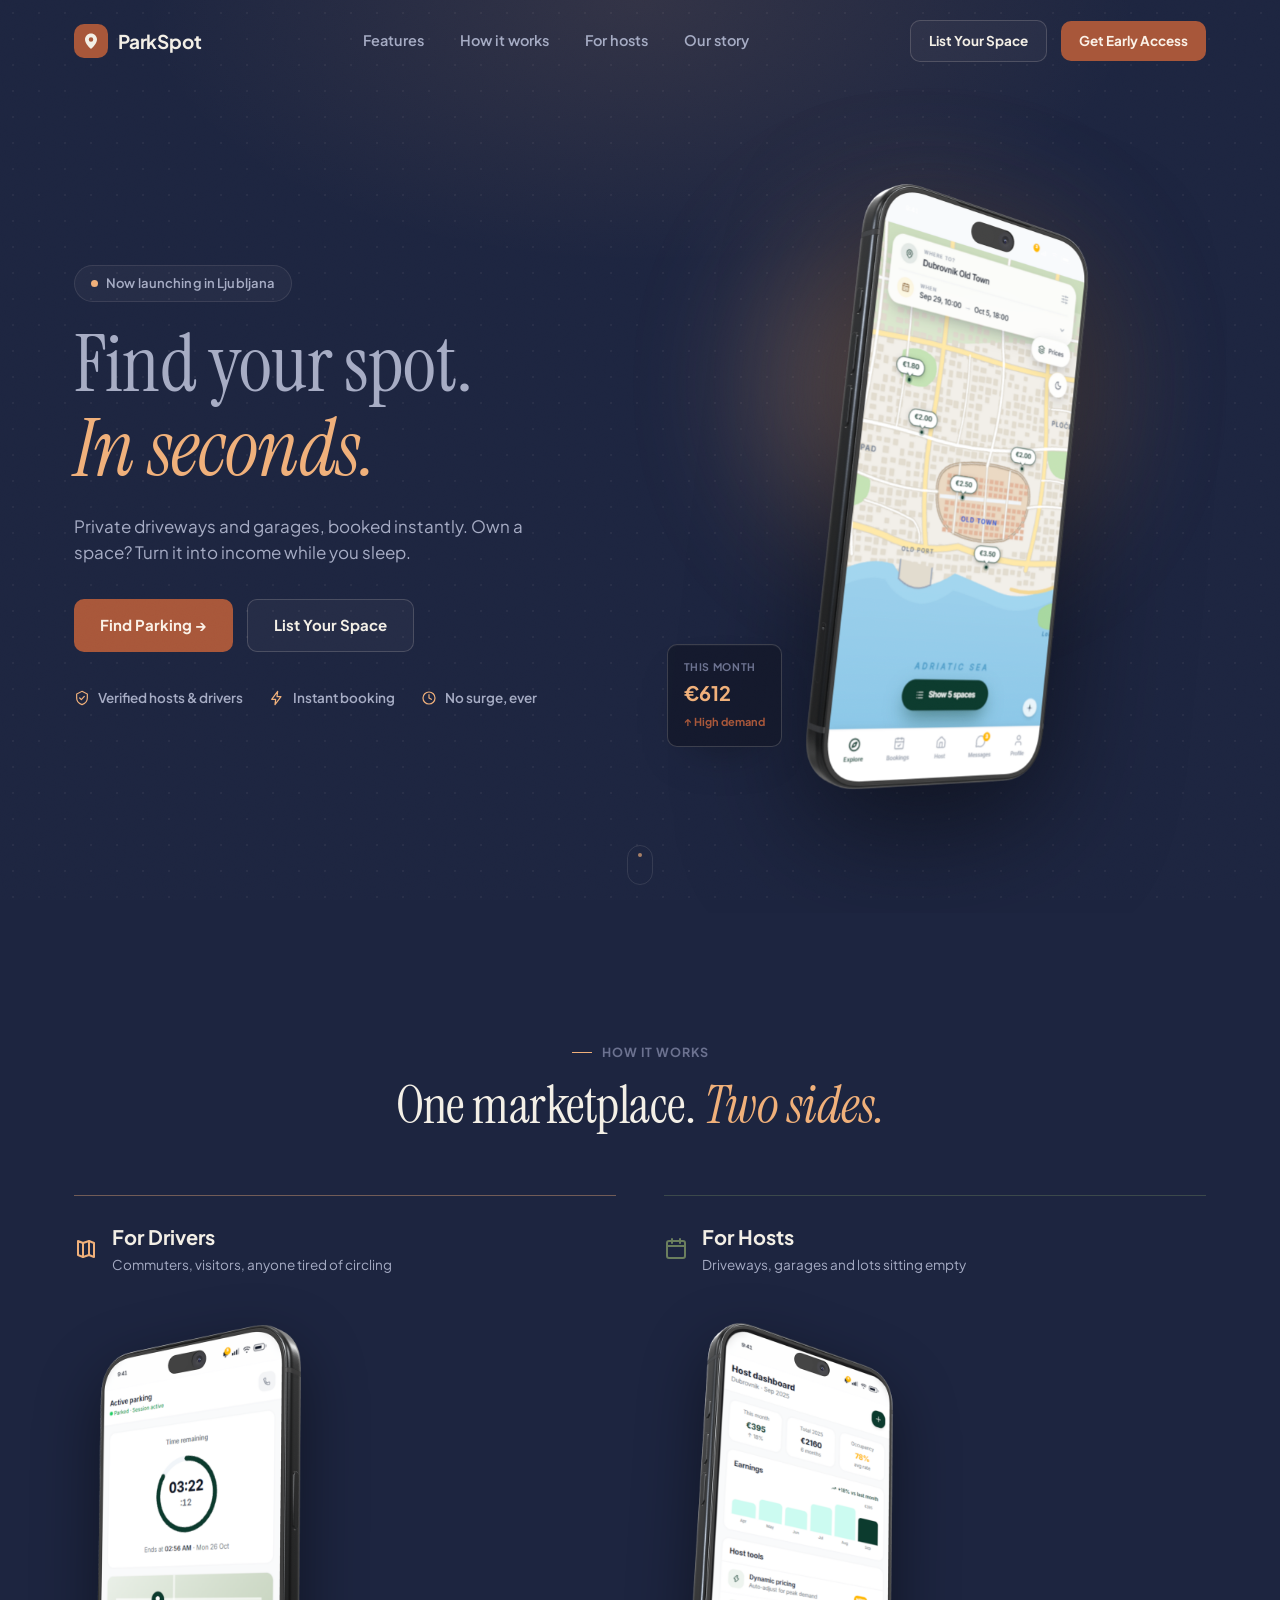
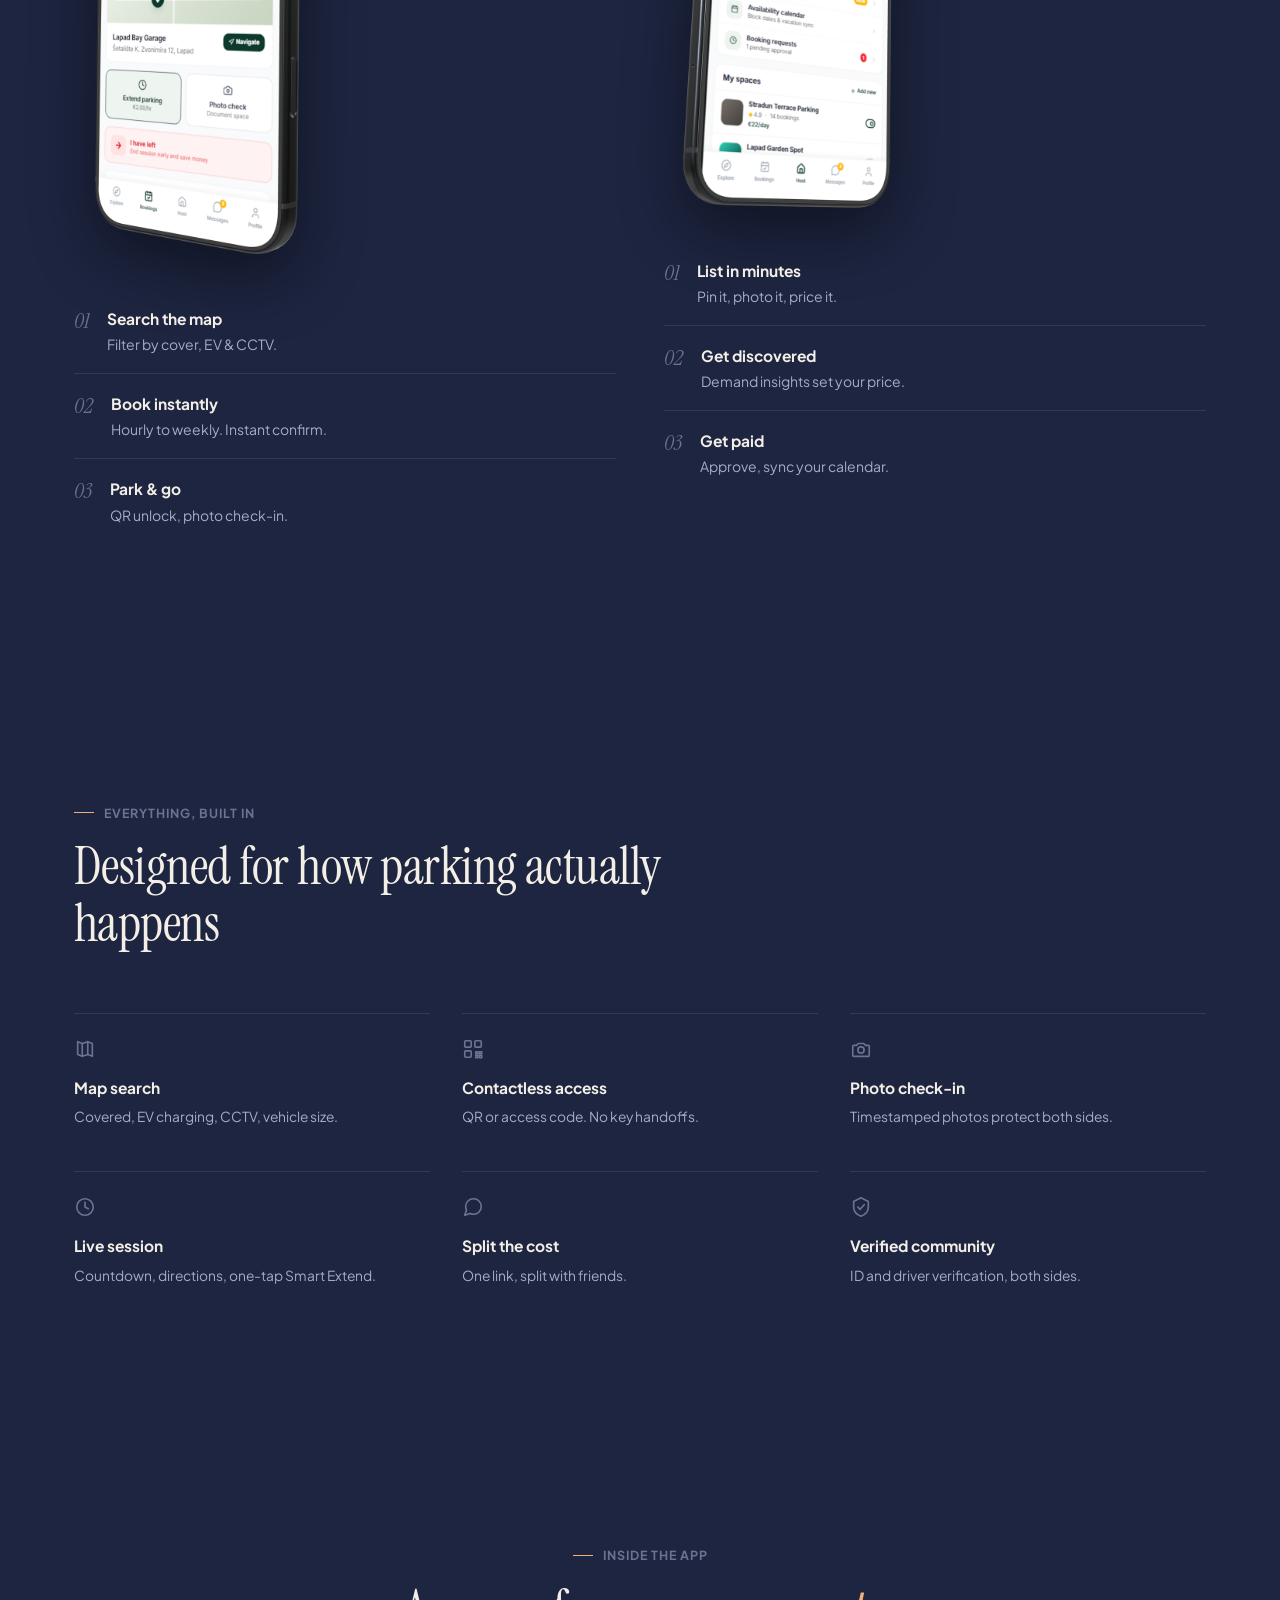
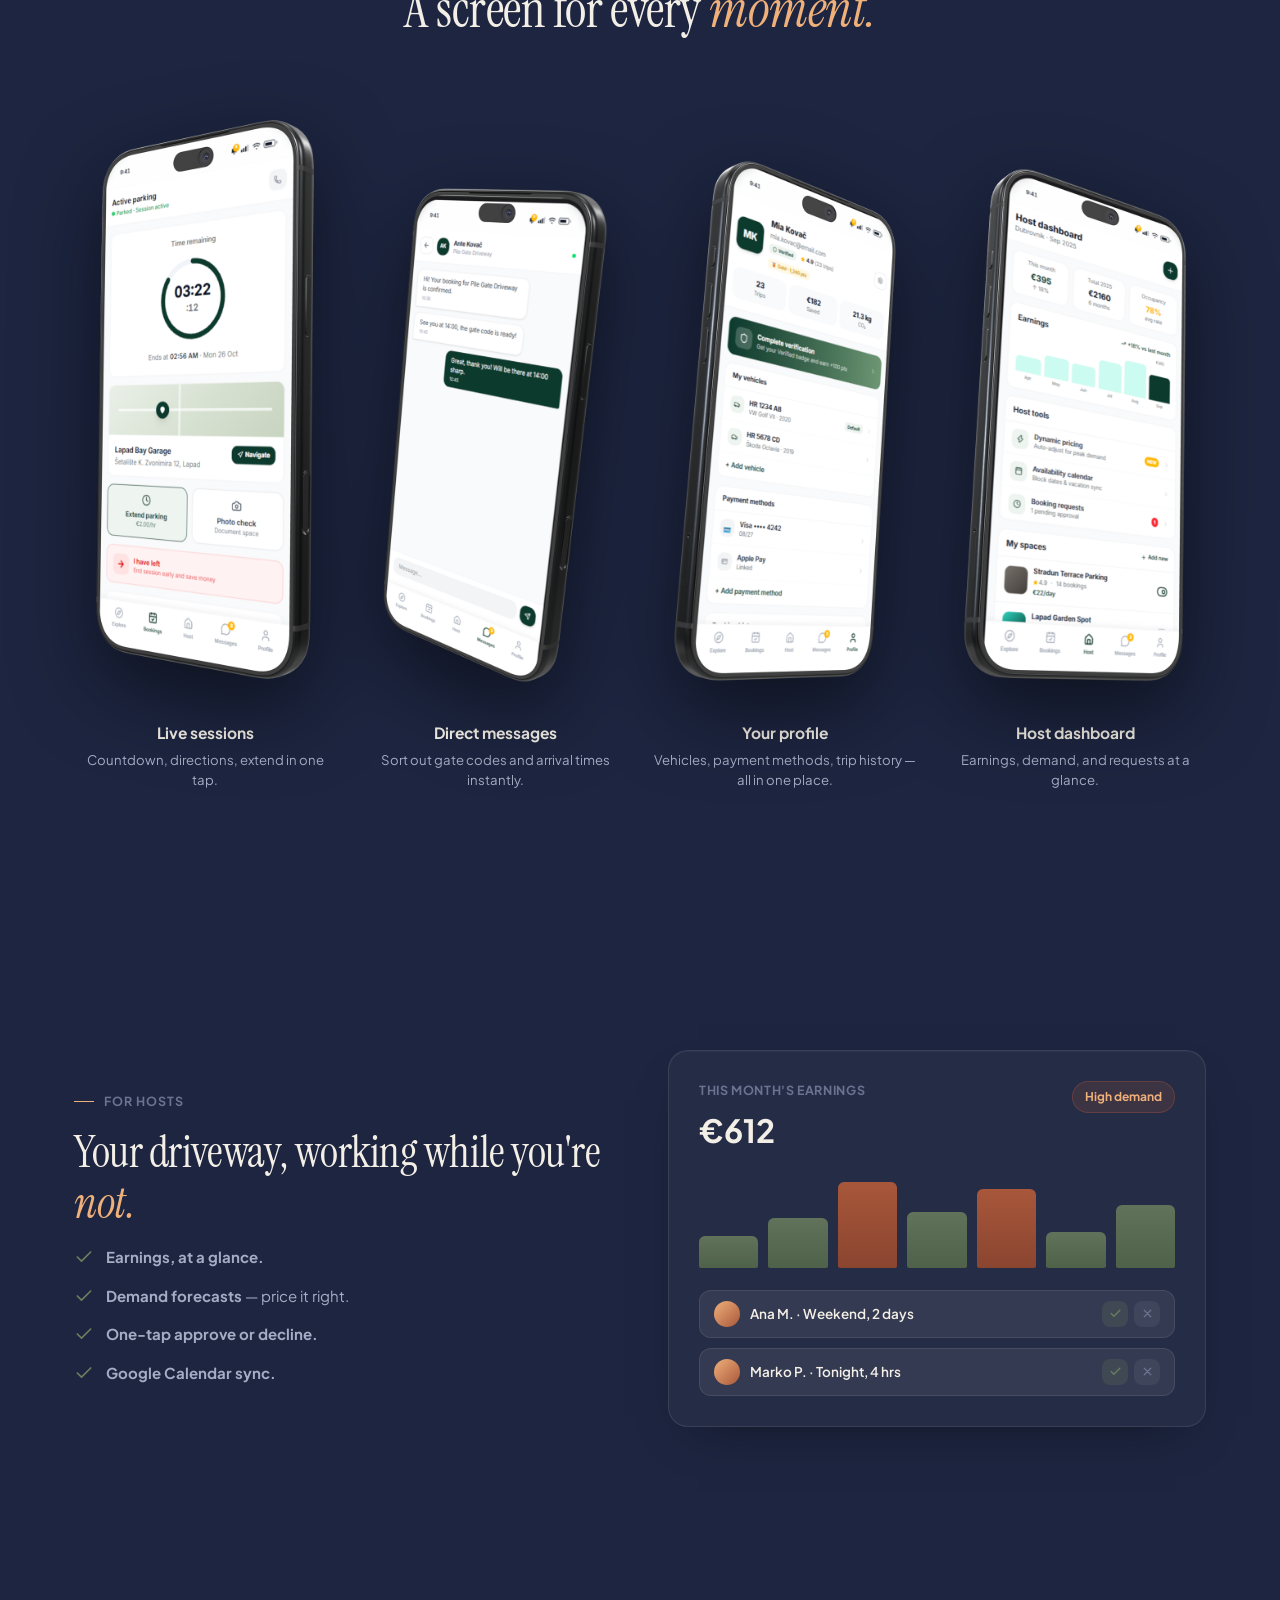
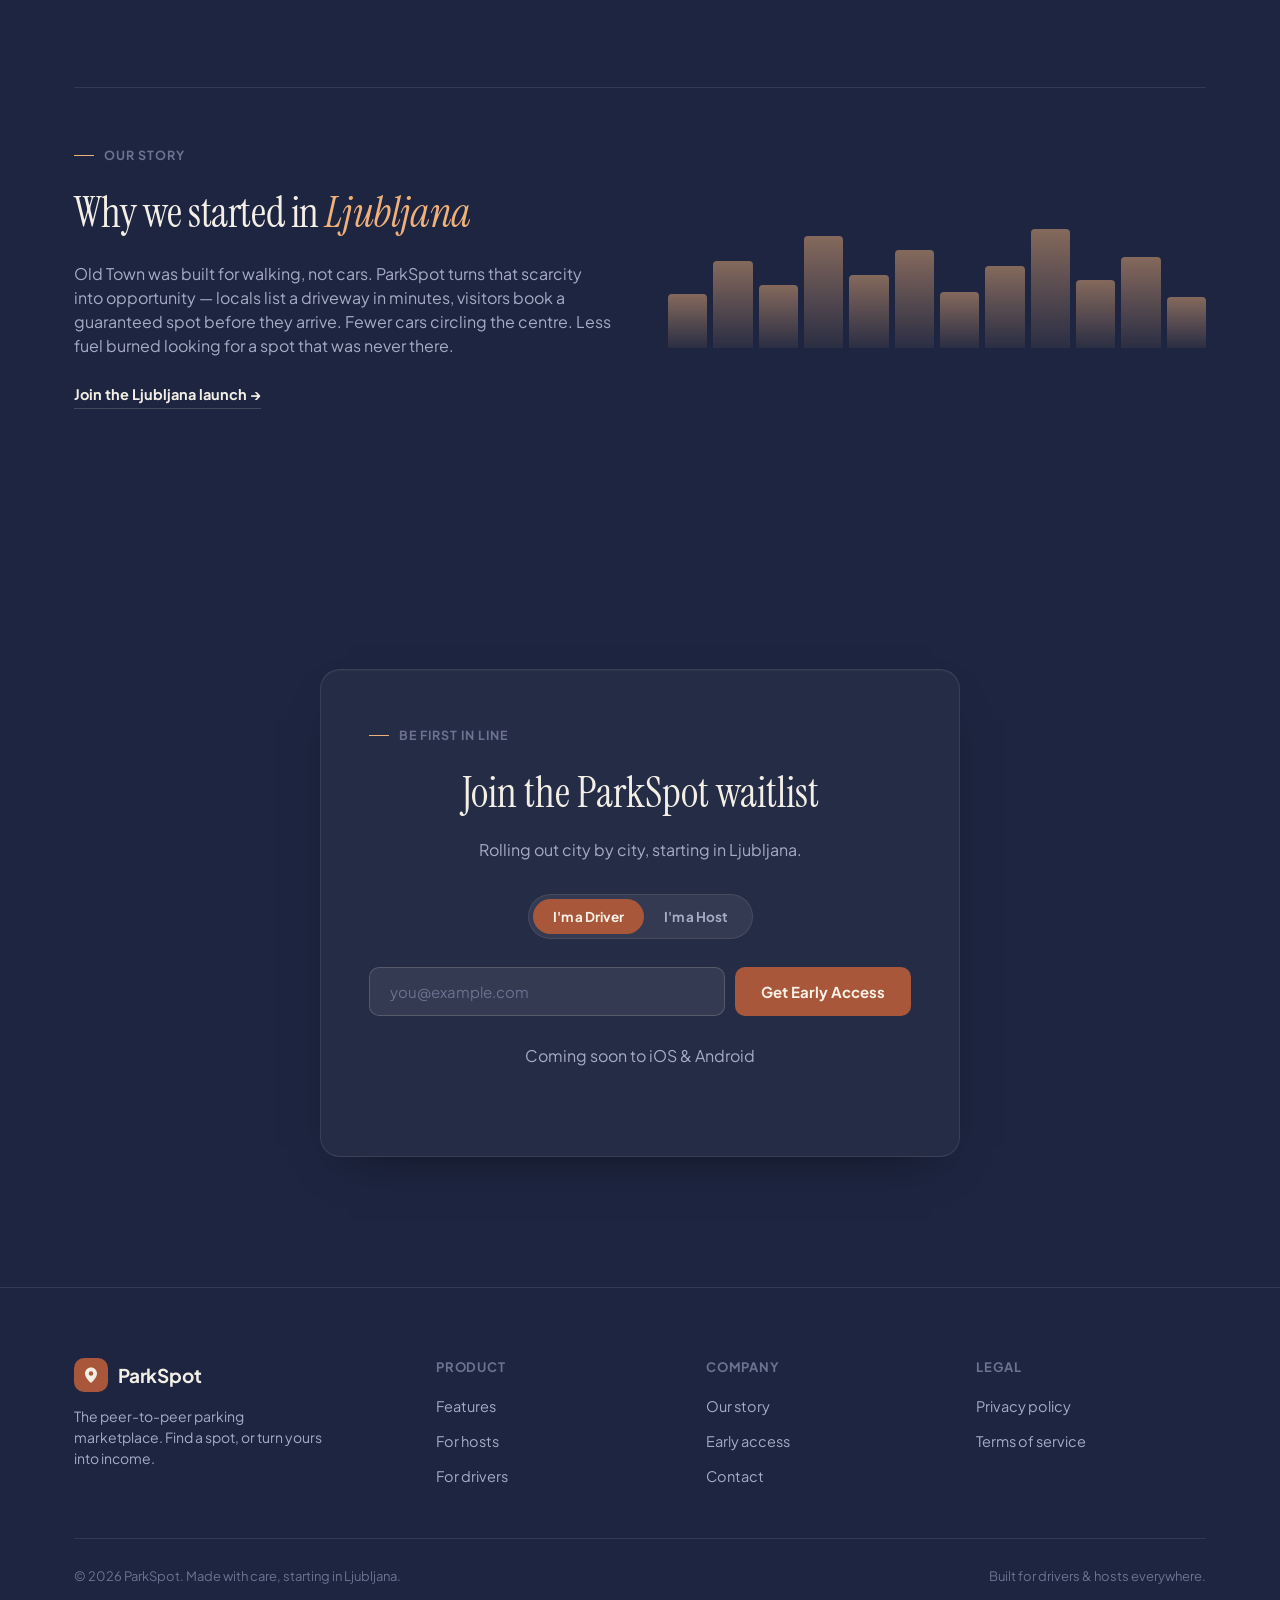
==== commit fadf12ea: "Update site content/styles and add screenshot assets Remove unused _preview.html, refresh index/scri" ====
--- a/index.html
+++ b/index.html
@@ -4,15 +4,17 @@
 <meta charset="UTF-8">
 <meta name="viewport" content="width=device-width, initial-scale=1">
 <title>ParkSpot — Rent a spot. List a spot. In seconds.</title>
-<meta name="description" content="ParkSpot is a peer-to-peer parking marketplace. Drivers book private driveways, garages and lots instantly. Hosts turn unused space into income. Launching in Dubrovnik.">
-<meta name="theme-color" content="#061412">
-<link rel="icon" href="data:image/svg+xml,%3Csvg xmlns='http://www.w3.org/2000/svg' viewBox='0 0 40 40'%3E%3Crect width='40' height='40' rx='10' fill='%230F766E'/%3E%3Cpath fill='%23fff' d='M20 8c-4.4 0-8 3.4-8 7.7 0 5.6 6.4 11 7.3 11.7a1 1 0 0 0 1.4 0c.9-.7 7.3-6.1 7.3-11.7 0-4.3-3.6-7.7-8-7.7zm0 10.7a3 3 0 1 1 0-6 3 3 0 0 1 0 6z'/%3E%3C/svg%3E">
+<meta name="description" content="ParkSpot is a peer-to-peer parking marketplace. Drivers book private driveways, garages and lots instantly. Hosts turn unused space into income. Launching in Ljubljana.">
+<meta name="theme-color" content="#1D2540">
+<link rel="icon" href="data:image/svg+xml,%3Csvg xmlns='http://www.w3.org/2000/svg' viewBox='0 0 40 40'%3E%3Crect width='40' height='40' rx='10' fill='%23A8573A'/%3E%3Cpath fill='%23fff' d='M20 8c-4.4 0-8 3.4-8 7.7 0 5.6 6.4 11 7.3 11.7a1 1 0 0 0 1.4 0c.9-.7 7.3-6.1 7.3-11.7 0-4.3-3.6-7.7-8-7.7zm0 10.7a3 3 0 1 1 0-6 3 3 0 0 1 0 6z'/%3E%3C/svg%3E">
 <link rel="preconnect" href="https://fonts.googleapis.com">
 <link rel="preconnect" href="https://fonts.gstatic.com" crossorigin>
-<link href="https://fonts.googleapis.com/css2?family=Plus+Jakarta+Sans:ital,wght@0,400;0,500;0,600;0,700;0,800;1,600&display=swap" rel="stylesheet">
+<link href="https://fonts.googleapis.com/css2?family=Plus+Jakarta+Sans:ital,wght@0,400;0,500;0,600;0,700;0,800;1,600&family=Instrument+Serif:ital@0;1&display=swap" rel="stylesheet">
 <link rel="stylesheet" href="styles.css">
 </head>
 <body>
+
+<div class="grain" aria-hidden="true"></div>
 
 <nav class="nav" id="nav">
   <div class="container nav-inner">
@@ -52,9 +54,9 @@
   <header class="hero">
     <div class="container hero-grid">
       <div class="hero-copy reveal">
-        <span class="pill"><span class="dot"></span> Now launching in Dubrovnik</span>
+        <span class="pill"><span class="dot"></span> Now launching in Ljubljana</span>
         <h1>Find your spot.<br><em>In seconds.</em></h1>
-        <p class="lead">ParkSpot connects drivers with private driveways, garages and lots nearby — book instantly and skip the circling. Own a space? Turn it into income while you sleep.</p>
+        <p class="lead">Private driveways and garages, booked instantly. Own a space? Turn it into income while you sleep.</p>
         <div class="hero-cta-row">
           <a href="#waitlist" class="btn btn-primary">Find Parking →</a>
           <a href="#waitlist" class="btn btn-secondary">List Your Space</a>
@@ -75,39 +77,15 @@
         </div>
       </div>
 
-      <div class="hero-visual reveal">
-        <div class="glow glow-teal"></div>
-        <div class="glow glow-amber"></div>
-
-        <div class="float-card float-session">
-          <p class="float-label">Active session</p>
-          <p class="float-timer">01:58:42</p>
-          <button class="btn-chip">⚡ Smart Extend +1h</button>
-        </div>
-
-        <div class="phone">
-          <div class="phone-notch"></div>
-          <div class="phone-screen">
-            <div class="map-bg"></div>
-            <span class="pin pin-1"></span>
-            <span class="pin pin-2"></span>
-            <span class="pin pin-3"></span>
-            <span class="pin pin-active"></span>
-            <div class="spot-card">
-              <div class="spot-card-row">
-                <div class="spot-thumb"></div>
-                <div>
-                  <p class="spot-title">Driveway near Stradun</p>
-                  <p class="spot-meta">★ 4.9 · 2 min walk</p>
-                </div>
-              </div>
-              <div class="spot-card-footer">
-                <span class="spot-price">€4<small>/hr</small></span>
-                <button class="btn-mini">Book instantly</button>
-              </div>
-            </div>
-          </div>
-        </div>
+      <div class="hero-visual reveal" id="heroVisual">
+        <div class="glow glow-accent"></div>
+
+        <img
+          class="phone-shot"
+          id="phoneMockup"
+          src="assets/screen-explore.png"
+          alt="ParkSpot app showing available parking spots and live prices on a map of Ljubljana Old Town"
+          width="900" height="1780">
 
         <div class="float-card float-earn">
           <p class="float-label">This month</p>
@@ -116,6 +94,9 @@
         </div>
       </div>
     </div>
+    <a href="#how-it-works" class="scroll-cue" aria-label="Scroll to learn more">
+      <span></span>
+    </a>
   </header>
 
   <!-- HOW IT WORKS -->
@@ -123,13 +104,12 @@
     <div class="container">
       <div class="section-head center reveal">
         <span class="eyebrow">How it works</span>
-        <h2>One marketplace. Two sides.</h2>
-        <p style="margin-inline:auto;">Whether you're hunting for a spot or sitting on an empty one, ParkSpot gets you there in three steps.</p>
-      </div>
-
-      <div class="tracks reveal">
+        <h2>One marketplace. <em>Two sides.</em></h2>
+      </div>
+
+      <div class="tracks">
         <div class="track track-driver">
-          <div class="track-head">
+          <div class="track-head reveal">
             <span class="track-icon">
               <svg viewBox="0 0 24 24" fill="none" stroke="currentColor" stroke-width="2" stroke-linecap="round" stroke-linejoin="round"><path d="M9 20l-5-2V4l5 2 6-2 5 2v14l-5-2-6 2z"/><path d="M9 6v14M15 4v14"/></svg>
             </span>
@@ -138,31 +118,34 @@
               <span>Commuters, visitors, anyone tired of circling</span>
             </div>
           </div>
-          <div class="step">
-            <span class="step-num">1</span>
-            <div class="step-body">
-              <h4>Search the map</h4>
-              <p>Filter by covered parking, EV charging, CCTV, or room for vans and large vehicles.</p>
-            </div>
-          </div>
-          <div class="step">
-            <span class="step-num">2</span>
-            <div class="step-body">
-              <h4>Book instantly</h4>
-              <p>Hourly, daily or weekly pricing. No calls, no waiting on approval.</p>
-            </div>
-          </div>
-          <div class="step">
-            <span class="step-num">3</span>
-            <div class="step-body">
-              <h4>Park &amp; go</h4>
-              <p>Unlock with a QR code or access code, snap a photo to check in, and you're set.</p>
+          <img class="track-shot reveal" src="assets/screen-booking.png" alt="ParkSpot app showing an active parking session with navigate and photo check-in" loading="lazy" width="640" height="1474">
+          <div class="step-list reveal-stagger">
+            <div class="step">
+              <span class="step-num">01</span>
+              <div class="step-body">
+                <h4>Search the map</h4>
+                <p>Filter by cover, EV &amp; CCTV.</p>
+              </div>
+            </div>
+            <div class="step">
+              <span class="step-num">02</span>
+              <div class="step-body">
+                <h4>Book instantly</h4>
+                <p>Hourly to weekly. Instant confirm.</p>
+              </div>
+            </div>
+            <div class="step">
+              <span class="step-num">03</span>
+              <div class="step-body">
+                <h4>Park &amp; go</h4>
+                <p>QR unlock, photo check-in.</p>
+              </div>
             </div>
           </div>
         </div>
 
         <div class="track track-host">
-          <div class="track-head">
+          <div class="track-head reveal">
             <span class="track-icon">
               <svg viewBox="0 0 24 24" fill="none" stroke="currentColor" stroke-width="2" stroke-linecap="round" stroke-linejoin="round"><rect x="3" y="4" width="18" height="17" rx="2"/><path d="M3 9h18M8 2v4M16 2v4"/></svg>
             </span>
@@ -171,25 +154,28 @@
               <span>Driveways, garages and lots sitting empty</span>
             </div>
           </div>
-          <div class="step">
-            <span class="step-num">1</span>
-            <div class="step-body">
-              <h4>List in minutes</h4>
-              <p>Drop a pin, add a few photos, set your price and availability.</p>
-            </div>
-          </div>
-          <div class="step">
-            <span class="step-num">2</span>
-            <div class="step-body">
-              <h4>Get discovered</h4>
-              <p>Dynamic pricing insights show demand — low, medium or high — so you price it right.</p>
-            </div>
-          </div>
-          <div class="step">
-            <span class="step-num">3</span>
-            <div class="step-body">
-              <h4>Get paid</h4>
-              <p>Approve requests, sync with your calendar, and watch the earnings add up.</p>
+          <img class="track-shot reveal" src="assets/screen-host.png" alt="ParkSpot host dashboard showing earnings, demand and booking requests" loading="lazy" width="640" height="1350">
+          <div class="step-list reveal-stagger">
+            <div class="step">
+              <span class="step-num">01</span>
+              <div class="step-body">
+                <h4>List in minutes</h4>
+                <p>Pin it, photo it, price it.</p>
+              </div>
+            </div>
+            <div class="step">
+              <span class="step-num">02</span>
+              <div class="step-body">
+                <h4>Get discovered</h4>
+                <p>Demand insights set your price.</p>
+              </div>
+            </div>
+            <div class="step">
+              <span class="step-num">03</span>
+              <div class="step-body">
+                <h4>Get paid</h4>
+                <p>Approve, sync your calendar.</p>
+              </div>
             </div>
           </div>
         </div>
@@ -203,49 +189,71 @@
       <div class="section-head reveal">
         <span class="eyebrow">Everything, built in</span>
         <h2>Designed for how parking actually happens</h2>
-        <p>From the first search to the final photo check-out — every step is covered.</p>
       </div>
 
       <div class="feature-grid reveal-stagger">
         <div class="feature-card">
           <span class="feature-icon"><svg viewBox="0 0 24 24" fill="none" stroke="currentColor" stroke-width="1.8" stroke-linecap="round" stroke-linejoin="round"><path d="M9 20l-5-2V4l5 2 6-2 5 2v14l-5-2-6 2z"/><path d="M9 6v14M15 4v14"/></svg></span>
-          <h3>Interactive map search</h3>
-          <p>Filter by covered parking, EV charging, CCTV, and fit for vans or large vehicles.</p>
+          <h3>Map search</h3>
+          <p>Covered, EV charging, CCTV, vehicle size.</p>
         </div>
         <div class="feature-card">
           <span class="feature-icon"><svg viewBox="0 0 24 24" fill="none" stroke="currentColor" stroke-width="1.8" stroke-linecap="round" stroke-linejoin="round"><rect x="3" y="3" width="7" height="7" rx="1"/><rect x="14" y="3" width="7" height="7" rx="1"/><rect x="3" y="14" width="7" height="7" rx="1"/><rect x="15" y="15" width="2.5" height="2.5"/><rect x="19" y="15" width="2.5" height="2.5"/><rect x="15" y="19" width="2.5" height="2.5"/><rect x="19" y="19" width="2.5" height="2.5"/></svg></span>
           <h3>Contactless access</h3>
-          <p>QR code or access code entry — no key handoffs, no waiting around for anyone.</p>
+          <p>QR or access code. No key handoffs.</p>
         </div>
         <div class="feature-card">
           <span class="feature-icon"><svg viewBox="0 0 24 24" fill="none" stroke="currentColor" stroke-width="1.8" stroke-linecap="round" stroke-linejoin="round"><path d="M4 8h3l2-2h6l2 2h3a1 1 0 011 1v10a1 1 0 01-1 1H4a1 1 0 01-1-1V9a1 1 0 011-1z"/><circle cx="12" cy="13" r="3.4"/></svg></span>
-          <h3>Photo check-in/out</h3>
-          <p>Timestamped photos document the spot's condition — protection for both sides.</p>
+          <h3>Photo check-in</h3>
+          <p>Timestamped photos protect both sides.</p>
         </div>
         <div class="feature-card">
           <span class="feature-icon"><svg viewBox="0 0 24 24" fill="none" stroke="currentColor" stroke-width="1.8" stroke-linecap="round" stroke-linejoin="round"><circle cx="12" cy="12" r="9"/><path d="M12 7v5l3.5 2"/></svg></span>
-          <h3>Live session view</h3>
-          <p>Countdown timer, turn-by-turn directions, and low-time alerts while you park.</p>
-        </div>
-        <div class="feature-card">
-          <span class="feature-icon"><svg viewBox="0 0 24 24" fill="none" stroke="currentColor" stroke-width="1.8" stroke-linecap="round" stroke-linejoin="round"><path d="M13 2 4 14h6l-1 8 9-12h-6z"/></svg></span>
-          <h3>Smart Extend</h3>
-          <p>Running late? Extend your active booking in a single tap — no re-booking.</p>
+          <h3>Live session</h3>
+          <p>Countdown, directions, one-tap Smart Extend.</p>
         </div>
         <div class="feature-card">
           <span class="feature-icon"><svg viewBox="0 0 24 24" fill="none" stroke="currentColor" stroke-width="1.8" stroke-linecap="round" stroke-linejoin="round"><path d="M21 11.5a8.4 8.4 0 0 1-8.4 8.4 8.4 8.4 0 0 1-3.8-.9L3 21l1.9-5.8a8.4 8.4 0 0 1-.9-3.8A8.4 8.4 0 0 1 12.5 3a8.4 8.4 0 0 1 8.5 8.5z"/></svg></span>
           <h3>Split the cost</h3>
-          <p>Send a payment link over WhatsApp or iMessage and split the spot with friends.</p>
+          <p>One link, split with friends.</p>
         </div>
         <div class="feature-card">
           <span class="feature-icon"><svg viewBox="0 0 24 24" fill="none" stroke="currentColor" stroke-width="1.8" stroke-linecap="round" stroke-linejoin="round"><path d="M12 2l8 4v6c0 5-3.5 8.5-8 10-4.5-1.5-8-5-8-10V6l8-4z"/><path d="M8.5 12l2.5 2.5 4.5-5"/></svg></span>
           <h3>Verified community</h3>
-          <p>ID and driver verification for everyone, with a bonus for completing yours.</p>
-        </div>
-        <div class="feature-card">
-          <span class="feature-icon"><svg viewBox="0 0 24 24" fill="none" stroke="currentColor" stroke-width="1.8" stroke-linecap="round" stroke-linejoin="round"><path d="M12 2l2.9 6.6 7.1.6-5.4 4.7 1.7 7-6.3-3.9L5.7 21l1.7-7L2 9.2l7.1-.6z"/></svg></span>
-          <h3>Rewards that add up</h3>
-          <p>Earn loyalty points on every booking and unlock perks as you go.</p>
+          <p>ID and driver verification, both sides.</p>
+        </div>
+      </div>
+    </div>
+  </section>
+
+  <!-- SCREENS -->
+  <section id="screens">
+    <div class="container">
+      <div class="section-head center reveal">
+        <span class="eyebrow">Inside the app</span>
+        <h2>A screen for every <em>moment.</em></h2>
+      </div>
+
+      <div class="screens-grid reveal-stagger">
+        <div class="screen-item">
+          <img src="assets/screen-booking.png" alt="Active parking session screen with a countdown timer and navigate button" width="640" height="1474" loading="lazy">
+          <h3>Live sessions</h3>
+          <p>Countdown, directions, extend in one tap.</p>
+        </div>
+        <div class="screen-item">
+          <img src="assets/screen-messages.png" alt="Chat screen coordinating a gate code and arrival time with a host" width="640" height="1301" loading="lazy">
+          <h3>Direct messages</h3>
+          <p>Sort out gate codes and arrival times instantly.</p>
+        </div>
+        <div class="screen-item">
+          <img src="assets/screen-profile.png" alt="Profile screen showing trips, savings, vehicles and payment methods" width="640" height="1369" loading="lazy">
+          <h3>Your profile</h3>
+          <p>Vehicles, payment methods, trip history — all in one place.</p>
+        </div>
+        <div class="screen-item">
+          <img src="assets/screen-host.png" alt="Host dashboard showing monthly earnings, occupancy and booking requests" width="640" height="1350" loading="lazy">
+          <h3>Host dashboard</h3>
+          <p>Earnings, demand, and requests at a glance.</p>
         </div>
       </div>
     </div>
@@ -256,24 +264,23 @@
     <div class="container split">
       <div class="split-copy reveal">
         <span class="eyebrow">For hosts</span>
-        <h2>Your driveway, working while you're not.</h2>
-        <p>List once, then let ParkSpot handle discovery, pricing guidance, and bookings — you just approve and collect.</p>
+        <h2>Your driveway, working while you're <em>not.</em></h2>
         <ul class="check-list">
           <li>
             <svg viewBox="0 0 24 24" fill="none" stroke="currentColor" stroke-width="2" stroke-linecap="round" stroke-linejoin="round"><path d="M20 6 9 17l-5-5"/></svg>
-            <span><b>Earnings summary at a glance</b> — know what you've made this week, this month, ever.</span>
+            <span><b>Earnings, at a glance.</b></span>
           </li>
           <li>
             <svg viewBox="0 0 24 24" fill="none" stroke="currentColor" stroke-width="2" stroke-linecap="round" stroke-linejoin="round"><path d="M20 6 9 17l-5-5"/></svg>
-            <span><b>Demand forecasts</b> — low, medium or high — so you always price it right.</span>
+            <span><b>Demand forecasts</b> — price it right.</span>
           </li>
           <li>
             <svg viewBox="0 0 24 24" fill="none" stroke="currentColor" stroke-width="2" stroke-linecap="round" stroke-linejoin="round"><path d="M20 6 9 17l-5-5"/></svg>
-            <span><b>One-tap approve or decline</b> — stay in control of who parks on your property.</span>
+            <span><b>One-tap approve or decline.</b></span>
           </li>
           <li>
             <svg viewBox="0 0 24 24" fill="none" stroke="currentColor" stroke-width="2" stroke-linecap="round" stroke-linejoin="round"><path d="M20 6 9 17l-5-5"/></svg>
-            <span><b>Google Calendar sync</b> — block off vacations or personal use anytime.</span>
+            <span><b>Google Calendar sync.</b></span>
           </li>
         </ul>
       </div>
@@ -317,33 +324,6 @@
     </div>
   </section>
 
-  <!-- SUSTAINABILITY -->
-  <section id="sustainability">
-    <div class="container split split-reverse">
-      <div class="split-visual reveal">
-        <div class="sustain-card">
-          <div class="sustain-stat">
-            <span class="ic"><svg viewBox="0 0 24 24" fill="none" stroke="currentColor" stroke-width="1.8" stroke-linecap="round" stroke-linejoin="round"><path d="M5 21c-1-5 1-12 8-16 6 2 8 8 6 13-5 3-11 3-14 3z"/><path d="M5 21c3-6 7-9 12-11"/></svg></span>
-            <p><b>A confirmed spot, before you leave.</b> Book ahead and skip the aimless loop around the block.</p>
-          </div>
-          <div class="sustain-stat">
-            <span class="ic"><svg viewBox="0 0 24 24" fill="none" stroke="currentColor" stroke-width="1.8" stroke-linecap="round" stroke-linejoin="round"><circle cx="12" cy="12" r="9"/><path d="M12 7v5l3.5 2"/></svg></span>
-            <p><b>Less idling, less wasted fuel.</b> Every instant booking is one less car circling for parking.</p>
-          </div>
-          <div class="sustain-stat">
-            <span class="ic"><svg viewBox="0 0 24 24" fill="none" stroke="currentColor" stroke-width="1.8" stroke-linecap="round" stroke-linejoin="round"><path d="M12 2l8 4v6c0 5-3.5 8.5-8 10-4.5-1.5-8-5-8-10V6l8-4z"/><path d="M8.5 12l2.5 2.5 4.5-5"/></svg></span>
-            <p><b>Space that already exists.</b> No new lots, no new concrete — just better use of what's there.</p>
-          </div>
-        </div>
-      </div>
-      <div class="split-copy reveal">
-        <span class="eyebrow">Sustainability</span>
-        <h2>Less circling. Less carbon.</h2>
-        <p>The average driver burns minutes — and fuel — hunting for a place to park. ParkSpot shows you a guaranteed spot before you ever leave home, so you drive straight there and park once.</p>
-      </div>
-    </div>
-  </section>
-
   <!-- STORY -->
   <section id="story">
     <div class="container">
@@ -351,10 +331,9 @@
         <div class="story-grid">
           <div>
             <span class="eyebrow">Our story</span>
-            <h2>Why we started in Dubrovnik</h2>
-            <p>Historic centers like Dubrovnik's Old Town were built for walking, not cars — which makes parking one of the most stressful parts of any visit.</p>
-            <p>ParkSpot turns that scarcity into opportunity. Locals with an unused driveway or garage can list it in minutes. Visitors can book a guaranteed spot before they even arrive — and skip circling the city walls looking for one.</p>
-            <a href="#waitlist" class="btn btn-primary btn-small">Join the Dubrovnik launch</a>
+            <h2>Why we started in <em>Ljubljana</em></h2>
+            <p>Old Town was built for walking, not cars. ParkSpot turns that scarcity into opportunity — locals list a driveway in minutes, visitors book a guaranteed spot before they arrive. Fewer cars circling the centre. Less fuel burned looking for a spot that was never there.</p>
+            <a href="#waitlist" class="link-arrow">Join the Ljubljana launch →</a>
           </div>
           <div>
             <div class="skyline">
@@ -383,7 +362,7 @@
       <div class="waitlist-card reveal">
         <span class="eyebrow">Be first in line</span>
         <h2>Join the ParkSpot waitlist</h2>
-        <p>Rolling out city by city, starting in Dubrovnik. Get early access and launch-day perks.</p>
+        <p>Rolling out city by city, starting in Ljubljana.</p>
 
         <div class="role-toggle" id="roleToggle">
           <button type="button" class="active" data-role="driver">I'm a Driver</button>
@@ -397,7 +376,7 @@
         </form>
         <div class="waitlist-success" id="waitlistSuccess">
           <svg viewBox="0 0 24 24" fill="none" stroke="currentColor" stroke-width="2" stroke-linecap="round" stroke-linejoin="round"><path d="M20 6 9 17l-5-5"/></svg>
-          You're on the list — see you in Dubrovnik.
+          You're on the list — see you in Ljubljana.
         </div>
 
         <p class="store-note">Coming soon to iOS &amp; Android</p>
@@ -444,7 +423,7 @@
       </div>
     </div>
     <div class="footer-bottom">
-      <span>© 2026 ParkSpot. Made with care, starting in Dubrovnik.</span>
+      <span>© 2026 ParkSpot. Made with care, starting in Ljubljana.</span>
       <span>Built for drivers &amp; hosts everywhere.</span>
     </div>
   </div>
--- a/styles.css
+++ b/styles.css
@@ -1,30 +1,35 @@
 /* ===== Tokens ===== */
 :root {
-  --teal: #0F766E;
-  --teal-dark: #0B5A54;
-  --teal-light: #2DD4BF;
-  --amber: #F59E0B;
-  --amber-dark: #D97706;
-
-  --bg: #061412;
-  --bg-elevated: #0A1D1A;
-  --surface: rgba(255, 255, 255, 0.04);
-  --surface-strong: rgba(255, 255, 255, 0.07);
-  --border: rgba(255, 255, 255, 0.09);
-  --border-strong: rgba(255, 255, 255, 0.16);
-
-  --text: #F3F7F6;
-  --text-dim: #A9BDB9;
-  --text-dimmer: #6D8681;
-
-  --radius-sm: 14px;
-  --radius-md: 20px;
-  --radius-lg: 28px;
-
-  --glow-teal: 0 20px 70px -25px rgba(45, 212, 191, 0.5);
-  --glow-amber: 0 20px 70px -25px rgba(245, 158, 11, 0.45);
-  --shadow-card: 0 1px 0 rgba(255, 255, 255, 0.04) inset, 0 20px 50px -30px rgba(0, 0, 0, 0.6);
-
+  --navy-900: #141A2C;
+  --navy-800: #1D2540;
+  --navy-700: #2A3550;
+  --navy-600: #3E4A6B;
+
+  --terracotta: #A8573A;
+  --terracotta-dark: #8A4530;
+  --peach: #F0B07A;
+  --sand: #D9C3A5;
+  --sage: #6B7F5E;
+  --sage-dark: #566B4A;
+
+  --bg: var(--navy-800);
+  --bg-elevated: var(--navy-700);
+  --surface: rgba(240, 232, 220, 0.04);
+  --surface-strong: rgba(240, 232, 220, 0.07);
+  --border: rgba(240, 232, 220, 0.10);
+  --border-strong: rgba(240, 232, 220, 0.18);
+
+  --text: #F3EFE6;
+  --text-dim: #A6ACC4;
+  --text-dimmer: #6C7290;
+
+  --radius-sm: 10px;
+  --radius-md: 14px;
+  --radius-lg: 20px;
+
+  --shadow-card: 0 1px 0 rgba(255, 255, 255, 0.03) inset, 0 20px 50px -30px rgba(0, 0, 0, 0.6);
+
+  --font-serif: "Instrument Serif", Georgia, "Times New Roman", serif;
   --container: 1180px;
   --ease: cubic-bezier(0.16, 1, 0.3, 1);
 }
@@ -46,8 +51,8 @@
 ul { list-style: none; }
 button { font-family: inherit; cursor: pointer; border: none; background: none; color: inherit; }
 input { font-family: inherit; }
-::selection { background: var(--teal); color: #fff; }
-:focus-visible { outline: 2px solid var(--teal-light); outline-offset: 3px; border-radius: 4px; }
+::selection { background: var(--terracotta); color: #fff; }
+:focus-visible { outline: 2px solid var(--peach); outline-offset: 3px; border-radius: 4px; }
 
 .container {
   width: 100%;
@@ -56,17 +61,27 @@
   padding: 0 24px;
 }
 
-/* fixed, theme-wide backdrop glow */
+/* fixed, theme-wide backdrop: soft warm glow + a faint coordinate grid */
 body::before {
   content: "";
   position: fixed;
   inset: 0;
   z-index: -2;
   background:
-    radial-gradient(60% 50% at 18% 0%, rgba(15, 118, 110, 0.35), transparent 60%),
-    radial-gradient(45% 40% at 85% 12%, rgba(245, 158, 11, 0.14), transparent 60%),
-    radial-gradient(60% 50% at 50% 100%, rgba(11, 90, 84, 0.25), transparent 60%),
+    radial-gradient(60% 45% at 50% 0%, rgba(240, 176, 122, 0.10), transparent 65%),
+    radial-gradient(circle, rgba(243, 239, 230, 0.05) 1px, transparent 1.3px) 0 0 / 26px 26px,
     var(--bg);
+}
+
+/* subtle film-grain texture for depth */
+.grain {
+  position: fixed;
+  inset: 0;
+  z-index: 2;
+  pointer-events: none;
+  opacity: 0.035;
+  mix-blend-mode: overlay;
+  background-image: url("data:image/svg+xml,%3Csvg xmlns='http://www.w3.org/2000/svg' width='160' height='160'%3E%3Cfilter id='n'%3E%3CfeTurbulence type='fractalNoise' baseFrequency='0.9' numOctaves='2' stitchTiles='stitch'/%3E%3C/filter%3E%3Crect width='100%25' height='100%25' filter='url(%23n)'/%3E%3C/svg%3E");
 }
 
 /* ===== Reveal on scroll ===== */
@@ -103,7 +118,7 @@
   justify-content: center;
   gap: 8px;
   padding: 14px 26px;
-  border-radius: 999px;
+  border-radius: 10px;
   font-weight: 700;
   font-size: 15px;
   white-space: nowrap;
@@ -111,20 +126,31 @@
 }
 .btn:active { transform: scale(0.97); }
 .btn-primary {
-  background: linear-gradient(135deg, var(--amber), var(--amber-dark));
-  color: #1A1100;
-  box-shadow: var(--glow-amber);
-}
-.btn-primary:hover { transform: translateY(-2px); box-shadow: 0 24px 60px -18px rgba(245, 158, 11, 0.55); }
+  background: var(--terracotta);
+  color: #FBF1E7;
+}
+.btn-primary:hover { transform: translateY(-1px); background: var(--terracotta-dark); box-shadow: 0 16px 32px -14px rgba(168, 87, 58, 0.45); }
 .btn-secondary {
   background: var(--surface);
   border: 1px solid var(--border-strong);
   color: var(--text);
-  backdrop-filter: blur(16px);
-}
-.btn-secondary:hover { background: var(--surface-strong); border-color: var(--teal-light); transform: translateY(-2px); }
+}
+.btn-secondary:hover { background: var(--surface-strong); border-color: var(--peach); transform: translateY(-2px); }
 .btn-small { padding: 10px 18px; font-size: 13.5px; }
 .btn-block { width: 100%; }
+
+.link-arrow {
+  display: inline-flex;
+  align-items: center;
+  gap: 6px;
+  font-weight: 700;
+  font-size: 14.5px;
+  color: var(--text);
+  border-bottom: 1px solid var(--border-strong);
+  padding-bottom: 3px;
+  transition: color 0.25s var(--ease), border-color 0.25s var(--ease), gap 0.25s var(--ease);
+}
+.link-arrow:hover { color: var(--peach); border-color: var(--peach); gap: 10px; }
 
 .pill {
   display: inline-flex;
@@ -134,22 +160,22 @@
   border-radius: 999px;
   background: var(--surface);
   border: 1px solid var(--border);
-  backdrop-filter: blur(16px);
   font-size: 13px;
   font-weight: 600;
   color: var(--text-dim);
   letter-spacing: 0.01em;
+  margin-bottom: 20px;
 }
 .pill .dot {
   width: 7px; height: 7px; border-radius: 50%;
-  background: var(--teal-light);
-  box-shadow: 0 0 0 0 rgba(45, 212, 191, 0.6);
+  background: var(--peach);
+  box-shadow: 0 0 0 0 rgba(240, 176, 122, 0.6);
   animation: pulse-dot 2.2s infinite;
 }
 @keyframes pulse-dot {
-  0% { box-shadow: 0 0 0 0 rgba(45, 212, 191, 0.55); }
-  70% { box-shadow: 0 0 0 7px rgba(45, 212, 191, 0); }
-  100% { box-shadow: 0 0 0 0 rgba(45, 212, 191, 0); }
+  0% { box-shadow: 0 0 0 0 rgba(240, 176, 122, 0.55); }
+  70% { box-shadow: 0 0 0 7px rgba(240, 176, 122, 0); }
+  100% { box-shadow: 0 0 0 0 rgba(240, 176, 122, 0); }
 }
 
 /* ===== Nav ===== */
@@ -163,20 +189,19 @@
 }
 .nav.scrolled {
   padding: 13px 0;
-  background: rgba(6, 20, 18, 0.72);
+  background: rgba(29, 37, 64, 0.75);
   backdrop-filter: blur(18px);
   border-bottom: 1px solid var(--border);
 }
 .nav-inner { display: flex; align-items: center; justify-content: space-between; gap: 24px; }
-.brand { display: flex; align-items: center; gap: 10px; font-weight: 800; font-size: 19px; letter-spacing: -0.01em; }
+.brand { display: flex; align-items: center; gap: 10px; font-weight: 700; font-size: 19px; letter-spacing: -0.01em; }
 .brand-mark {
   width: 34px; height: 34px;
   border-radius: 10px;
-  background: linear-gradient(135deg, var(--teal-light), var(--teal-dark));
+  background: var(--terracotta);
   display: flex; align-items: center; justify-content: center;
-  box-shadow: 0 8px 20px -6px rgba(45, 212, 191, 0.55);
-}
-.brand-mark svg { width: 18px; height: 18px; color: #06201C; }
+}
+.brand-mark svg { width: 18px; height: 18px; color: var(--text); }
 
 .nav-links { display: flex; align-items: center; gap: 36px; }
 .nav-links a {
@@ -204,7 +229,7 @@
   position: fixed;
   inset: 0;
   z-index: 90;
-  background: rgba(6, 15, 13, 0.98);
+  background: rgba(20, 26, 44, 0.98);
   backdrop-filter: blur(20px);
   display: flex;
   flex-direction: column;
@@ -233,206 +258,222 @@
   align-items: center;
 }
 .hero-copy h1 {
-  font-size: clamp(38px, 5.6vw, 68px);
-  font-weight: 800;
-  line-height: 1.04;
-  letter-spacing: -0.02em;
-  margin: 20px 0 20px;
+  font-family: var(--font-serif);
+  font-size: clamp(44px, 6.4vw, 80px);
+  font-weight: 400;
+  color: var(--text-dim);
+  line-height: 1.05;
+  letter-spacing: -0.01em;
+  margin: 0 0 24px;
 }
 .hero-copy h1 em {
-  font-style: normal;
-  background: linear-gradient(135deg, var(--teal-light), var(--amber));
-  -webkit-background-clip: text;
-  background-clip: text;
-  color: transparent;
+  font-style: italic;
+  color: var(--peach);
 }
 .hero-copy p.lead {
-  font-size: clamp(16px, 1.6vw, 19px);
+  font-size: clamp(15px, 1.5vw, 17px);
   color: var(--text-dim);
   max-width: 480px;
   margin-bottom: 34px;
 }
-.hero-cta-row { display: flex; gap: 14px; flex-wrap: wrap; margin-bottom: 40px; }
+.hero-cta-row { display: flex; gap: 14px; flex-wrap: wrap; margin-bottom: 36px; }
 .hero-trust { display: flex; gap: 26px; flex-wrap: wrap; }
 .hero-trust-item { display: flex; align-items: center; gap: 8px; font-size: 13.5px; color: var(--text-dim); font-weight: 600; }
-.hero-trust-item svg { width: 16px; height: 16px; color: var(--teal-light); flex-shrink: 0; }
-
-/* phone mockup */
-.hero-visual { position: relative; display: flex; justify-content: center; align-items: center; min-height: 560px; }
-.glow { position: absolute; border-radius: 50%; filter: blur(60px); opacity: 0.55; z-index: 0; }
-.glow-teal { width: 320px; height: 320px; background: var(--teal-light); top: 10%; left: 4%; animation: drift 9s ease-in-out infinite; }
-.glow-amber { width: 260px; height: 260px; background: var(--amber); bottom: 6%; right: 2%; animation: drift 11s ease-in-out infinite reverse; }
-@keyframes drift {
-  0%, 100% { transform: translate(0, 0); }
-  50% { transform: translate(18px, -22px); }
-}
-
-.phone {
+.hero-trust-item svg { width: 16px; height: 16px; color: var(--peach); flex-shrink: 0; }
+
+/* scroll cue */
+.scroll-cue {
+  position: absolute;
+  left: 50%;
+  bottom: 28px;
+  transform: translateX(-50%);
+  width: 26px; height: 40px;
+  border-radius: 999px;
+  border: 1.5px solid var(--border-strong);
+  display: flex;
+  justify-content: center;
+  padding-top: 7px;
+  opacity: 0.65;
+  transition: opacity 0.3s var(--ease), border-color 0.3s var(--ease);
+}
+.scroll-cue:hover { opacity: 1; border-color: var(--peach); }
+.scroll-cue span {
+  width: 4px; height: 4px;
+  border-radius: 50%;
+  background: var(--peach);
+  animation: cue-scroll 1.8s ease-in-out infinite;
+}
+@keyframes cue-scroll {
+  0% { transform: translateY(0); opacity: 1; }
+  70% { transform: translateY(14px); opacity: 0; }
+  100% { transform: translateY(0); opacity: 0; }
+}
+@media (max-width: 720px) { .scroll-cue { display: none; } }
+
+/* ===== Hero visual / phone mockup ===== */
+.hero-visual {
+  position: relative;
+  display: flex;
+  justify-content: center;
+  align-items: center;
+  min-height: 560px;
+  perspective: 1400px;
+}
+.glow { position: absolute; border-radius: 50%; filter: blur(70px); opacity: 0.35; z-index: 0; }
+.glow-accent { width: 320px; height: 320px; background: var(--peach); top: 10%; left: 16%; }
+
+.phone-shot {
   position: relative;
   z-index: 2;
-  width: 272px;
-  height: 560px;
-  border-radius: 40px;
-  background: linear-gradient(160deg, #10201d, #061412);
-  border: 1px solid var(--border-strong);
-  box-shadow: var(--shadow-card), var(--glow-teal);
-  padding: 14px;
-  animation: bob 6s ease-in-out infinite;
-}
-@keyframes bob {
-  0%, 100% { transform: translateY(0px); }
-  50% { transform: translateY(-14px); }
-}
-.phone-notch {
-  position: absolute;
-  top: 14px; left: 50%; transform: translateX(-50%);
-  width: 90px; height: 22px;
-  background: #061412;
-  border-radius: 0 0 16px 16px;
-  z-index: 3;
-}
-.phone-screen {
-  position: relative;
-  width: 100%; height: 100%;
-  border-radius: 28px;
-  overflow: hidden;
-  background: linear-gradient(175deg, #0d2a25 0%, #0a1d1a 45%, #0a1512 100%);
-}
-.map-bg {
-  position: absolute; inset: 0;
-  background-image:
-    linear-gradient(0deg, transparent 24%, rgba(255,255,255,0.05) 25%, rgba(255,255,255,0.05) 26%, transparent 27%, transparent 74%, rgba(255,255,255,0.05) 75%, rgba(255,255,255,0.05) 76%, transparent 77%),
-    linear-gradient(90deg, transparent 24%, rgba(255,255,255,0.05) 25%, rgba(255,255,255,0.05) 26%, transparent 27%, transparent 74%, rgba(255,255,255,0.05) 75%, rgba(255,255,255,0.05) 76%, transparent 77%);
-  background-size: 54px 54px;
-}
-.pin { position: absolute; width: 10px; height: 10px; border-radius: 50%; background: var(--text-dim); opacity: 0.55; }
-.pin-1 { top: 28%; left: 22%; }
-.pin-2 { top: 60%; left: 68%; }
-.pin-3 { top: 20%; left: 70%; }
-.pin-active {
-  width: 16px; height: 16px;
-  background: var(--amber);
-  top: 42%; left: 46%;
-  opacity: 1;
-  box-shadow: 0 0 0 0 rgba(245, 158, 11, 0.6);
-  animation: pulse-pin 2.4s infinite;
-}
-@keyframes pulse-pin {
-  0% { box-shadow: 0 0 0 0 rgba(245, 158, 11, 0.55); }
-  70% { box-shadow: 0 0 0 14px rgba(245, 158, 11, 0); }
-  100% { box-shadow: 0 0 0 0 rgba(245, 158, 11, 0); }
-}
-.spot-card {
-  position: absolute;
-  left: 12px; right: 12px; bottom: 16px;
-  background: rgba(10, 25, 22, 0.9);
-  border: 1px solid var(--border-strong);
-  border-radius: 18px;
-  padding: 14px;
-  backdrop-filter: blur(10px);
-  box-shadow: 0 12px 30px -12px rgba(0,0,0,0.5);
-}
-.spot-card-row { display: flex; gap: 10px; align-items: center; margin-bottom: 12px; }
-.spot-thumb {
-  width: 42px; height: 42px; border-radius: 10px; flex-shrink: 0;
-  background: linear-gradient(135deg, var(--teal-light), var(--teal-dark));
-}
-.spot-title { font-size: 13px; font-weight: 700; }
-.spot-meta { font-size: 11.5px; color: var(--text-dim); margin-top: 2px; }
-.spot-card-footer { display: flex; align-items: center; justify-content: space-between; }
-.spot-price { font-weight: 800; font-size: 16px; }
-.spot-price small { font-size: 11px; font-weight: 500; color: var(--text-dim); }
-.btn-mini {
-  background: var(--amber); color: #1A1100; font-weight: 700;
-  font-size: 11.5px; padding: 8px 12px; border-radius: 10px;
+  width: 330px;
+  max-width: 78vw;
+  height: auto;
+  filter: drop-shadow(0 40px 60px rgba(0, 0, 0, 0.5));
+  --tilt-x: 0deg;
+  --tilt-y: 0deg;
+  transform: rotateX(var(--tilt-y)) rotateY(var(--tilt-x));
+  transition: transform 0.5s var(--ease);
+  transform-style: preserve-3d;
+}
+
+@media (prefers-reduced-motion: reduce) {
+  .phone-shot { transition: none !important; }
+  .scroll-cue span { animation: none !important; }
 }
 
 .float-card {
   position: absolute;
-  background: rgba(10, 25, 22, 0.85);
+  background: rgba(20, 26, 44, 0.92);
   border: 1px solid var(--border-strong);
   border-radius: var(--radius-sm);
   padding: 14px 16px;
-  backdrop-filter: blur(14px);
   box-shadow: var(--shadow-card);
   z-index: 4;
-  animation: bob 7s ease-in-out infinite;
-}
-.float-session { top: 6%; right: -6%; animation-delay: 0.4s; }
-.float-earn { bottom: 10%; left: -8%; animation-delay: 1.1s; }
+}
+.float-earn { bottom: 10%; left: -4%; }
 .float-label { font-size: 10.5px; color: var(--text-dimmer); font-weight: 700; text-transform: uppercase; letter-spacing: 0.06em; margin-bottom: 4px; }
-.float-timer { font-size: 18px; font-weight: 800; font-variant-numeric: tabular-nums; }
-.float-value { font-size: 20px; font-weight: 800; color: var(--teal-light); }
-.btn-chip { margin-top: 8px; background: var(--surface-strong); border: 1px solid var(--border-strong); font-size: 11px; font-weight: 700; padding: 6px 10px; border-radius: 999px; }
-.trend-up { font-size: 11px; color: var(--amber); font-weight: 700; }
+.float-value { font-size: 20px; font-weight: 700; color: var(--peach); }
+.trend-up { font-size: 11px; color: var(--terracotta); font-weight: 700; }
 
 /* ===== Section shared ===== */
-section { position: relative; padding: 110px 0; }
-.section-head { max-width: 640px; margin-bottom: 56px; }
-.eyebrow { color: var(--teal-light); font-weight: 700; font-size: 13px; letter-spacing: 0.08em; text-transform: uppercase; margin-bottom: 14px; display: block; }
-.section-head h2 { font-size: clamp(28px, 3.6vw, 44px); font-weight: 800; letter-spacing: -0.015em; line-height: 1.12; margin-bottom: 16px; }
+section { position: relative; padding: 130px 0; }
+.section-head { max-width: 640px; margin-bottom: 60px; }
+.eyebrow {
+  display: flex;
+  align-items: center;
+  gap: 10px;
+  color: var(--text-dimmer);
+  font-weight: 700;
+  font-size: 12.5px;
+  letter-spacing: 0.08em;
+  text-transform: uppercase;
+  margin-bottom: 16px;
+}
+.eyebrow::before { content: ""; width: 20px; height: 1px; background: var(--peach); flex-shrink: 0; }
+.section-head.center .eyebrow { justify-content: center; }
+.section-head h2 {
+  font-family: var(--font-serif);
+  font-size: clamp(32px, 4.2vw, 52px);
+  font-weight: 400;
+  letter-spacing: -0.01em;
+  line-height: 1.1;
+  margin-bottom: 16px;
+}
+.section-head h2 em { font-style: italic; color: var(--peach); }
 .section-head p { color: var(--text-dim); font-size: 17px; max-width: 540px; }
 .section-head.center { margin-inline: auto; text-align: center; }
 
 /* ===== How it works ===== */
-.tracks { display: grid; grid-template-columns: 1fr 1fr; gap: 28px; }
+.tracks { display: grid; grid-template-columns: 1fr 1fr; gap: 48px; }
 .track {
-  background: var(--surface);
-  border: 1px solid var(--border);
-  border-radius: var(--radius-lg);
-  padding: 36px;
-  backdrop-filter: blur(16px);
-}
-.track-driver { box-shadow: 0 30px 80px -40px rgba(45, 212, 191, 0.25); }
-.track-host { box-shadow: 0 30px 80px -40px rgba(245, 158, 11, 0.22); }
-.track-head { display: flex; align-items: center; gap: 12px; margin-bottom: 28px; }
-.track-icon { width: 44px; height: 44px; border-radius: 12px; display: flex; align-items: center; justify-content: center; flex-shrink: 0; }
-.track-driver .track-icon { background: linear-gradient(135deg, var(--teal-light), var(--teal-dark)); }
-.track-host .track-icon { background: linear-gradient(135deg, var(--amber), var(--amber-dark)); }
-.track-icon svg { width: 22px; height: 22px; color: #06201C; }
-.track-head h3 { font-size: 21px; font-weight: 800; }
+  padding-top: 26px;
+  border-top: 1px solid var(--border);
+}
+.track-driver { border-top-color: rgba(240, 176, 122, 0.4); }
+.track-host { border-top-color: rgba(107, 127, 94, 0.4); }
+.track-head { display: flex; align-items: center; gap: 14px; margin-bottom: 28px; }
+.track-icon { display: flex; align-items: center; justify-content: center; flex-shrink: 0; }
+.track-icon svg { width: 24px; height: 24px; }
+.track-driver .track-icon svg { color: var(--peach); }
+.track-host .track-icon svg { color: var(--sage); }
+.track-head h3 { font-size: 20px; font-weight: 700; }
 .track-head span { font-size: 13.5px; color: var(--text-dim); }
-.step { display: flex; gap: 16px; padding: 16px 0; border-top: 1px solid var(--border); }
+.step {
+  display: flex;
+  gap: 18px;
+  padding: 18px 0;
+  border-top: 1px solid var(--border);
+  opacity: 0.55;
+  transition: opacity 0.4s var(--ease);
+}
 .step:first-of-type { border-top: none; padding-top: 0; }
+.step.is-active { opacity: 1; }
 .step-num {
-  flex-shrink: 0; width: 30px; height: 30px; border-radius: 50%;
-  background: var(--surface-strong); border: 1px solid var(--border-strong);
-  display: flex; align-items: center; justify-content: center;
-  font-size: 13px; font-weight: 800; color: var(--text-dim);
-}
+  flex-shrink: 0;
+  font-family: var(--font-serif);
+  font-style: italic;
+  font-size: 22px;
+  line-height: 1.3;
+  color: var(--text-dimmer);
+  transition: color 0.4s var(--ease);
+}
+.step.is-active .step-num { color: var(--peach); }
+.track-shot {
+  width: 248px;
+  height: auto;
+  border-radius: 20px;
+  margin-bottom: 32px;
+  filter: drop-shadow(0 24px 32px rgba(0, 0, 0, 0.45));
+}
+.track-shot.reveal {
+  opacity: 0;
+  transform: translateY(28px) scale(0.94);
+  transition: opacity 0.8s var(--ease), transform 0.8s var(--ease);
+  transition-delay: 0.1s;
+}
+.track-shot.reveal.in-view { opacity: 1; transform: translateY(0) scale(1); }
 .step-body h4 { font-size: 15.5px; font-weight: 700; margin-bottom: 4px; }
 .step-body p { font-size: 14px; color: var(--text-dim); }
 
 /* ===== Features grid ===== */
-.feature-grid { display: grid; grid-template-columns: repeat(4, 1fr); gap: 20px; }
+.feature-grid { display: grid; grid-template-columns: repeat(3, 1fr); gap: 44px 32px; }
 .feature-card {
-  background: var(--surface);
-  border: 1px solid var(--border);
-  border-radius: var(--radius-md);
-  padding: 26px;
-  backdrop-filter: blur(14px);
-  transition: transform 0.3s var(--ease), border-color 0.3s var(--ease), background 0.3s var(--ease);
-}
-.feature-card:hover { transform: translateY(-5px); border-color: var(--border-strong); background: var(--surface-strong); }
+  padding-top: 24px;
+  border-top: 1px solid var(--border);
+  transition: border-color 0.3s var(--ease);
+}
+.feature-card:hover { border-color: var(--peach); }
 .feature-icon {
-  width: 42px; height: 42px; border-radius: 12px;
-  background: rgba(45, 212, 191, 0.12);
-  display: flex; align-items: center; justify-content: center;
-  margin-bottom: 18px;
-}
-.feature-icon svg { width: 21px; height: 21px; color: var(--teal-light); }
-.feature-card h3 { font-size: 16px; font-weight: 700; margin-bottom: 8px; }
+  display: flex;
+  margin-bottom: 16px;
+}
+.feature-icon svg { width: 22px; height: 22px; color: var(--text-dimmer); transition: color 0.3s var(--ease); }
+.feature-card:hover .feature-icon svg { color: var(--peach); }
+.feature-card h3 { font-size: 15.5px; font-weight: 700; margin-bottom: 7px; }
 .feature-card p { font-size: 13.8px; color: var(--text-dim); line-height: 1.55; }
+
+/* ===== Screens showcase ===== */
+.screens-grid { display: grid; grid-template-columns: repeat(4, 1fr); gap: 28px; align-items: end; }
+.screen-item { text-align: center; }
+.screen-item img {
+  width: 100%;
+  height: auto;
+  margin-bottom: 20px;
+  filter: drop-shadow(0 30px 40px rgba(0, 0, 0, 0.5));
+  transition: transform 0.4s var(--ease);
+}
+.screen-item:hover img { transform: translateY(-8px); }
+.screen-item h3 { font-size: 15.5px; font-weight: 700; margin-bottom: 6px; }
+.screen-item p { font-size: 13.2px; color: var(--text-dim); line-height: 1.5; }
 
 /* ===== Hosts split ===== */
 .split { display: grid; grid-template-columns: 1fr 1fr; gap: 56px; align-items: center; }
-.split-reverse .split-visual { order: 2; }
-.split-reverse .split-copy { order: 1; }
-.split-copy h2 { font-size: clamp(26px, 3.2vw, 38px); font-weight: 800; letter-spacing: -0.01em; margin: 16px 0 18px; line-height: 1.15; }
+.split-copy h2 { font-family: var(--font-serif); font-size: clamp(28px, 3.6vw, 44px); font-weight: 400; letter-spacing: -0.01em; margin: 16px 0 18px; line-height: 1.15; }
+.split-copy h2 em { font-style: italic; color: var(--peach); }
 .split-copy > p { color: var(--text-dim); font-size: 16px; margin-bottom: 28px; max-width: 460px; }
 .check-list { display: flex; flex-direction: column; gap: 16px; }
 .check-list li { display: flex; gap: 12px; align-items: flex-start; font-size: 15px; }
-.check-list svg { width: 20px; height: 20px; color: var(--teal-light); flex-shrink: 0; margin-top: 1px; }
+.check-list svg { width: 20px; height: 20px; color: var(--sage); flex-shrink: 0; margin-top: 1px; }
 .check-list b { font-weight: 700; }
 .check-list span { color: var(--text-dim); }
 
@@ -441,67 +482,41 @@
   border: 1px solid var(--border);
   border-radius: var(--radius-lg);
   padding: 30px;
-  backdrop-filter: blur(16px);
-  box-shadow: var(--shadow-card), var(--glow-amber);
+  box-shadow: var(--shadow-card);
 }
 .dash-row { display: flex; justify-content: space-between; align-items: flex-start; margin-bottom: 24px; }
 .dash-row .label { font-size: 12.5px; color: var(--text-dimmer); font-weight: 700; text-transform: uppercase; letter-spacing: 0.05em; margin-bottom: 6px; }
-.dash-row .value { font-size: 32px; font-weight: 800; }
+.dash-row .value { font-size: 32px; font-weight: 700; }
 .badge-demand {
   padding: 6px 12px; border-radius: 999px; font-size: 12px; font-weight: 700;
-  background: rgba(245, 158, 11, 0.14); color: var(--amber);
-  border: 1px solid rgba(245, 158, 11, 0.3);
+  background: rgba(168, 87, 58, 0.18); color: var(--peach);
+  border: 1px solid rgba(168, 87, 58, 0.35);
 }
 .bars { display: flex; align-items: flex-end; gap: 10px; height: 90px; margin-bottom: 22px; }
-.bars .bar { flex: 1; border-radius: 8px 8px 2px 2px; background: linear-gradient(180deg, var(--teal-light), var(--teal-dark)); opacity: 0.85; }
-.bars .bar.bar-peak { background: linear-gradient(180deg, var(--amber), var(--amber-dark)); opacity: 1; }
+.bars .bar { flex: 1; border-radius: 6px 6px 2px 2px; background: linear-gradient(180deg, var(--sage), var(--sage-dark)); opacity: 0.85; }
+.bars .bar.bar-peak { background: linear-gradient(180deg, var(--terracotta), var(--terracotta-dark)); opacity: 1; }
 .dash-requests { display: flex; flex-direction: column; gap: 10px; }
 .req-row { display: flex; align-items: center; justify-content: space-between; background: var(--surface-strong); border: 1px solid var(--border); border-radius: 12px; padding: 10px 14px; }
 .req-who { display: flex; align-items: center; gap: 10px; font-size: 13.5px; font-weight: 600; }
-.req-avatar { width: 26px; height: 26px; border-radius: 50%; background: linear-gradient(135deg, var(--teal-light), var(--amber)); }
+.req-avatar { width: 26px; height: 26px; border-radius: 50%; background: linear-gradient(135deg, var(--peach), var(--terracotta)); }
 .req-actions { display: flex; gap: 6px; }
 .req-actions button { width: 26px; height: 26px; border-radius: 8px; display: flex; align-items: center; justify-content: center; }
-.req-approve { background: rgba(45, 212, 191, 0.18); color: var(--teal-light); }
+.req-approve { background: rgba(107, 127, 94, 0.22); color: var(--sage); }
 .req-decline { background: rgba(255, 255, 255, 0.06); color: var(--text-dimmer); }
 .req-actions svg { width: 13px; height: 13px; }
 
-/* ===== Sustainability ===== */
-.sustain-card {
-  background: var(--surface);
-  border: 1px solid var(--border);
-  border-radius: var(--radius-lg);
-  padding: 34px;
-  backdrop-filter: blur(16px);
-  display: flex; flex-direction: column; gap: 20px;
-}
-.sustain-stat { display: flex; align-items: center; gap: 16px; padding: 16px; border-radius: var(--radius-sm); background: var(--surface-strong); border: 1px solid var(--border); }
-.sustain-stat .ic { width: 42px; height: 42px; border-radius: 11px; background: rgba(45,212,191,0.14); display:flex; align-items:center; justify-content:center; flex-shrink: 0; }
-.sustain-stat .ic svg { width: 21px; height: 21px; color: var(--teal-light); }
-.sustain-stat p { font-size: 14px; color: var(--text-dim); }
-.sustain-stat b { color: var(--text); font-weight: 700; }
-
-/* ===== Story (Dubrovnik) ===== */
+/* ===== Story (Ljubljana) ===== */
 .story {
-  border-radius: var(--radius-lg);
-  background: linear-gradient(135deg, rgba(15, 118, 110, 0.18), rgba(10, 29, 26, 0.4));
-  border: 1px solid var(--border);
-  padding: 64px;
+  border-top: 1px solid var(--border);
+  padding-top: 58px;
   position: relative;
-  overflow: hidden;
-}
-.story::after {
-  content: "";
-  position: absolute;
-  right: -10%; bottom: -30%;
-  width: 420px; height: 420px;
-  background: radial-gradient(circle, rgba(245, 158, 11, 0.18), transparent 70%);
-  border-radius: 50%;
-}
-.story-grid { display: grid; grid-template-columns: 1fr 1fr; gap: 50px; align-items: center; position: relative; z-index: 1; }
-.story h2 { font-size: clamp(26px, 3vw, 36px); font-weight: 800; margin: 14px 0 18px; letter-spacing: -0.01em; }
-.story p { color: var(--text-dim); font-size: 16px; margin-bottom: 16px; }
+}
+.story-grid { display: grid; grid-template-columns: 1fr 1fr; gap: 56px; align-items: center; }
+.story h2 { font-family: var(--font-serif); font-size: clamp(30px, 3.6vw, 42px); font-weight: 400; margin: 14px 0 18px; letter-spacing: -0.01em; }
+.story h2 em { font-style: italic; color: var(--peach); }
+.story p { color: var(--text-dim); font-size: 16px; margin-bottom: 24px; }
 .skyline { height: 140px; display: flex; align-items: flex-end; gap: 6px; opacity: 0.9; }
-.skyline div { background: linear-gradient(180deg, rgba(45,212,191,0.5), rgba(45,212,191,0.08)); border-radius: 4px 4px 0 0; flex: 1; }
+.skyline div { background: linear-gradient(180deg, rgba(240, 176, 122, 0.55), rgba(240, 176, 122, 0.08)); border-radius: 4px 4px 0 0; flex: 1; }
 
 /* ===== Waitlist ===== */
 .waitlist-card {
@@ -512,27 +527,26 @@
   border: 1px solid var(--border);
   border-radius: var(--radius-lg);
   padding: 56px 48px;
-  backdrop-filter: blur(18px);
-  box-shadow: var(--shadow-card), var(--glow-teal);
-}
-.waitlist-card h2 { font-size: clamp(26px, 3.4vw, 36px); font-weight: 800; margin: 14px 0 14px; }
+  box-shadow: var(--shadow-card);
+}
+.waitlist-card h2 { font-family: var(--font-serif); font-size: clamp(30px, 3.8vw, 42px); font-weight: 400; margin: 14px 0 14px; }
 .waitlist-card > p { color: var(--text-dim); font-size: 16px; margin-bottom: 32px; }
 .waitlist-form { display: flex; gap: 10px; margin-bottom: 20px; }
 .waitlist-form input {
   flex: 1;
   background: var(--surface-strong);
   border: 1px solid var(--border-strong);
-  border-radius: 999px;
+  border-radius: 10px;
   padding: 14px 20px;
   color: var(--text);
   font-size: 15px;
 }
 .waitlist-form input::placeholder { color: var(--text-dimmer); }
-.waitlist-form input:focus { border-color: var(--teal-light); }
+.waitlist-form input:focus { border-color: var(--peach); }
 .role-toggle { display: inline-flex; background: var(--surface-strong); border: 1px solid var(--border); border-radius: 999px; padding: 4px; margin-bottom: 28px; }
 .role-toggle button { padding: 9px 20px; border-radius: 999px; font-size: 13.5px; font-weight: 700; color: var(--text-dim); transition: background 0.25s var(--ease), color 0.25s var(--ease); }
-.role-toggle button.active { background: var(--teal); color: #fff; }
-.waitlist-success { display: none; align-items: center; justify-content: center; gap: 10px; font-weight: 700; color: var(--teal-light); padding: 16px; }
+.role-toggle button.active { background: var(--terracotta); color: #FBF1E7; }
+.waitlist-success { display: none; align-items: center; justify-content: center; gap: 10px; font-weight: 700; color: var(--sage); padding: 16px; }
 .waitlist-success.show { display: flex; }
 .waitlist-success svg { width: 20px; height: 20px; }
 .store-note { margin-top: 28px; font-size: 12.5px; color: var(--text-dimmer); }
@@ -554,14 +568,10 @@
   .hero-copy p.lead { margin-inline: auto; }
   .hero-cta-row, .hero-trust { justify-content: center; }
   .hero-visual { margin-top: 20px; }
-  .tracks { grid-template-columns: 1fr; }
+  .tracks { grid-template-columns: 1fr; gap: 40px; }
   .feature-grid { grid-template-columns: repeat(2, 1fr); }
-  .split, .split-reverse .split-visual, .split-reverse .split-copy { grid-template-columns: 1fr; }
   .split { grid-template-columns: 1fr; }
-  .split-reverse .split-visual { order: 1; }
-  .split-reverse .split-copy { order: 2; }
   .story-grid { grid-template-columns: 1fr; gap: 30px; }
-  .story { padding: 40px 28px; }
   .footer-grid { grid-template-columns: 1fr 1fr; gap: 32px; }
 }
 
@@ -570,22 +580,24 @@
   .nav-cta .btn-secondary { display: none; }
   .nav-burger { display: flex; }
   .hero { padding: 130px 0 70px; }
-  section { padding: 76px 0; }
-  .feature-grid { grid-template-columns: 1fr 1fr; gap: 14px; }
-  .feature-card { padding: 20px; }
+  section { padding: 90px 0; }
+  .section-head { margin-bottom: 44px; }
+  .feature-grid { grid-template-columns: 1fr 1fr; gap: 36px 20px; }
   .waitlist-form { flex-direction: column; }
   .waitlist-card { padding: 40px 26px; }
   .footer-grid { grid-template-columns: 1fr 1fr; }
-  .phone { width: 230px; height: 480px; }
-  .float-session { right: -2%; }
-  .float-earn { left: -2%; }
+  .phone-shot { width: 240px; }
+  .float-earn { left: 0; }
+  .screens-grid { grid-template-columns: 1fr 1fr; row-gap: 40px; }
+  .story { padding-top: 40px; }
+  .track-shot { width: 200px; }
 }
 
 @media (max-width: 480px) {
   .feature-grid { grid-template-columns: 1fr; }
   .footer-grid { grid-template-columns: 1fr; gap: 28px; }
-  .hero-trust { flex-direction: column; align-items: center; gap: 10px; }
-  .phone { width: 210px; height: 440px; }
+  .phone-shot { width: 210px; }
   .float-card { padding: 10px 12px; }
-  .story { padding: 32px 20px; }
-}
+  .story { padding-top: 32px; }
+  .screens-grid { grid-template-columns: 1fr; max-width: 240px; margin-inline: auto; row-gap: 36px; }
+}
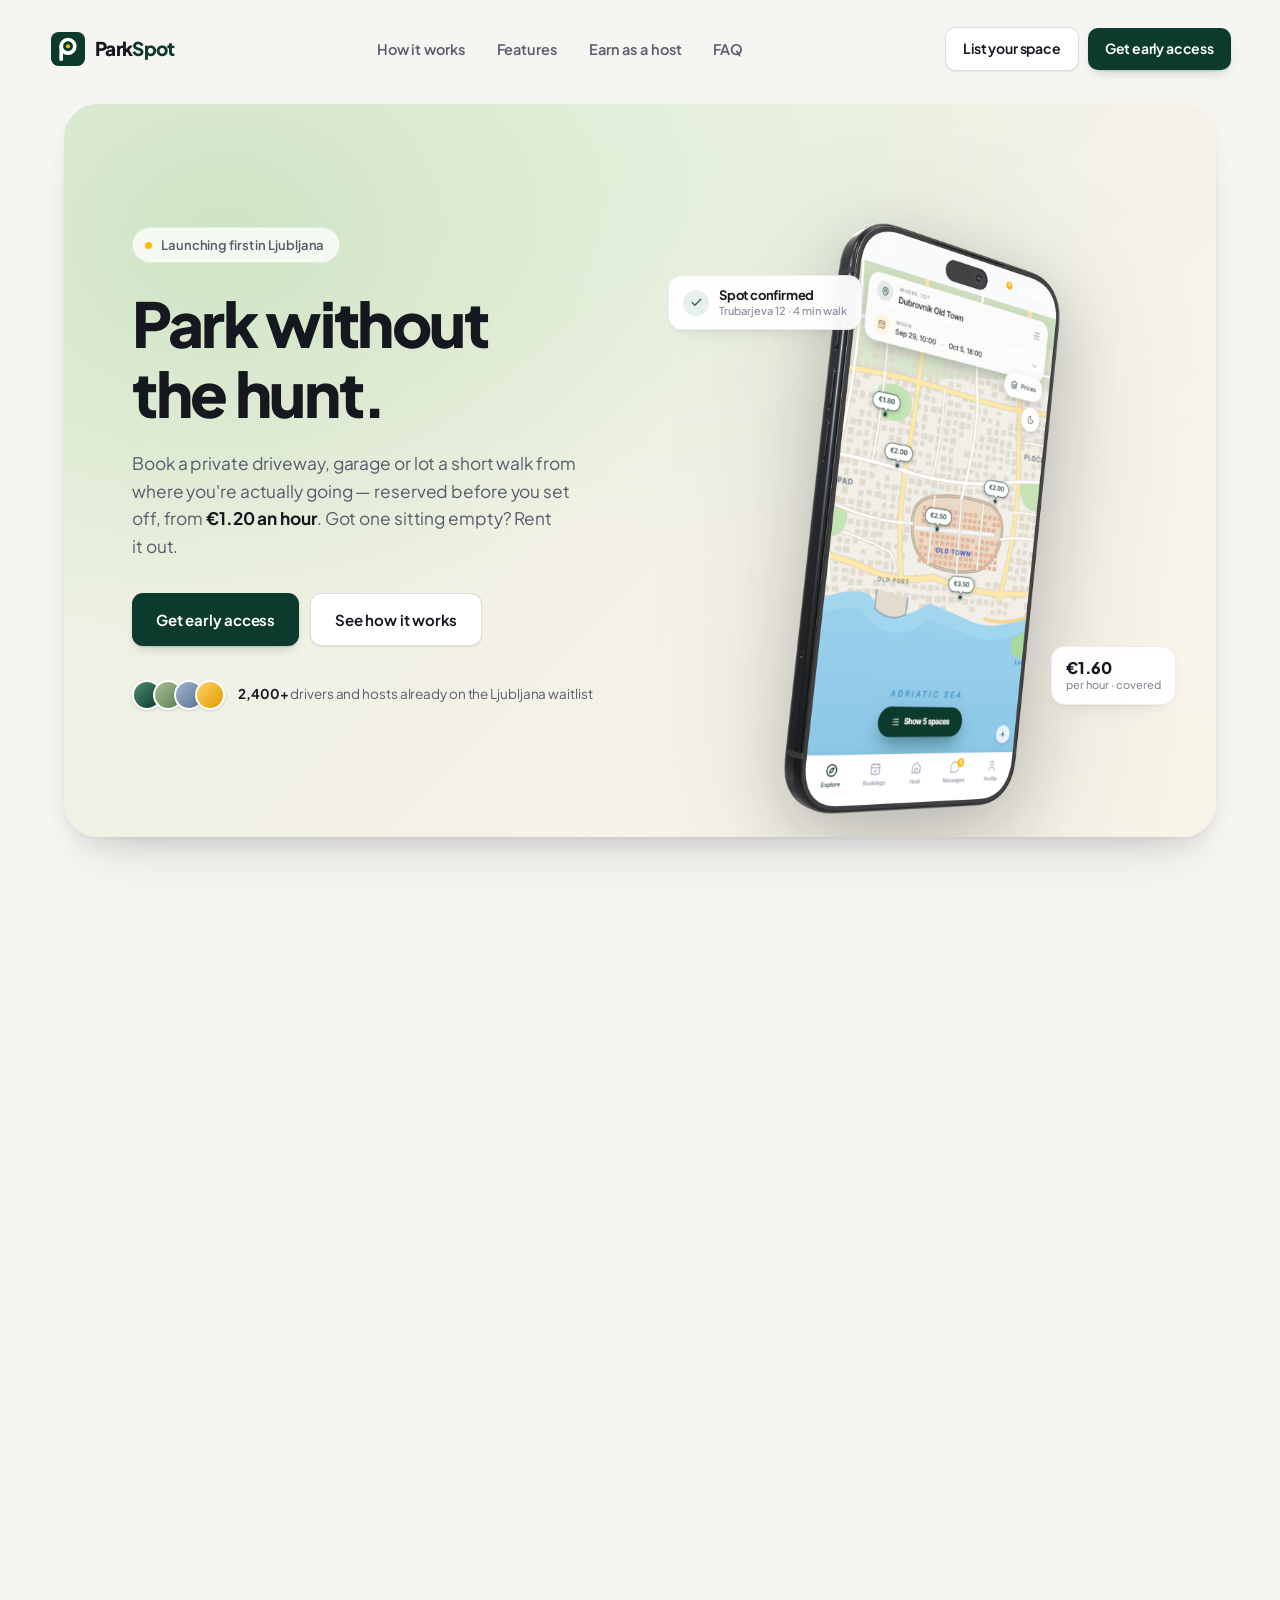
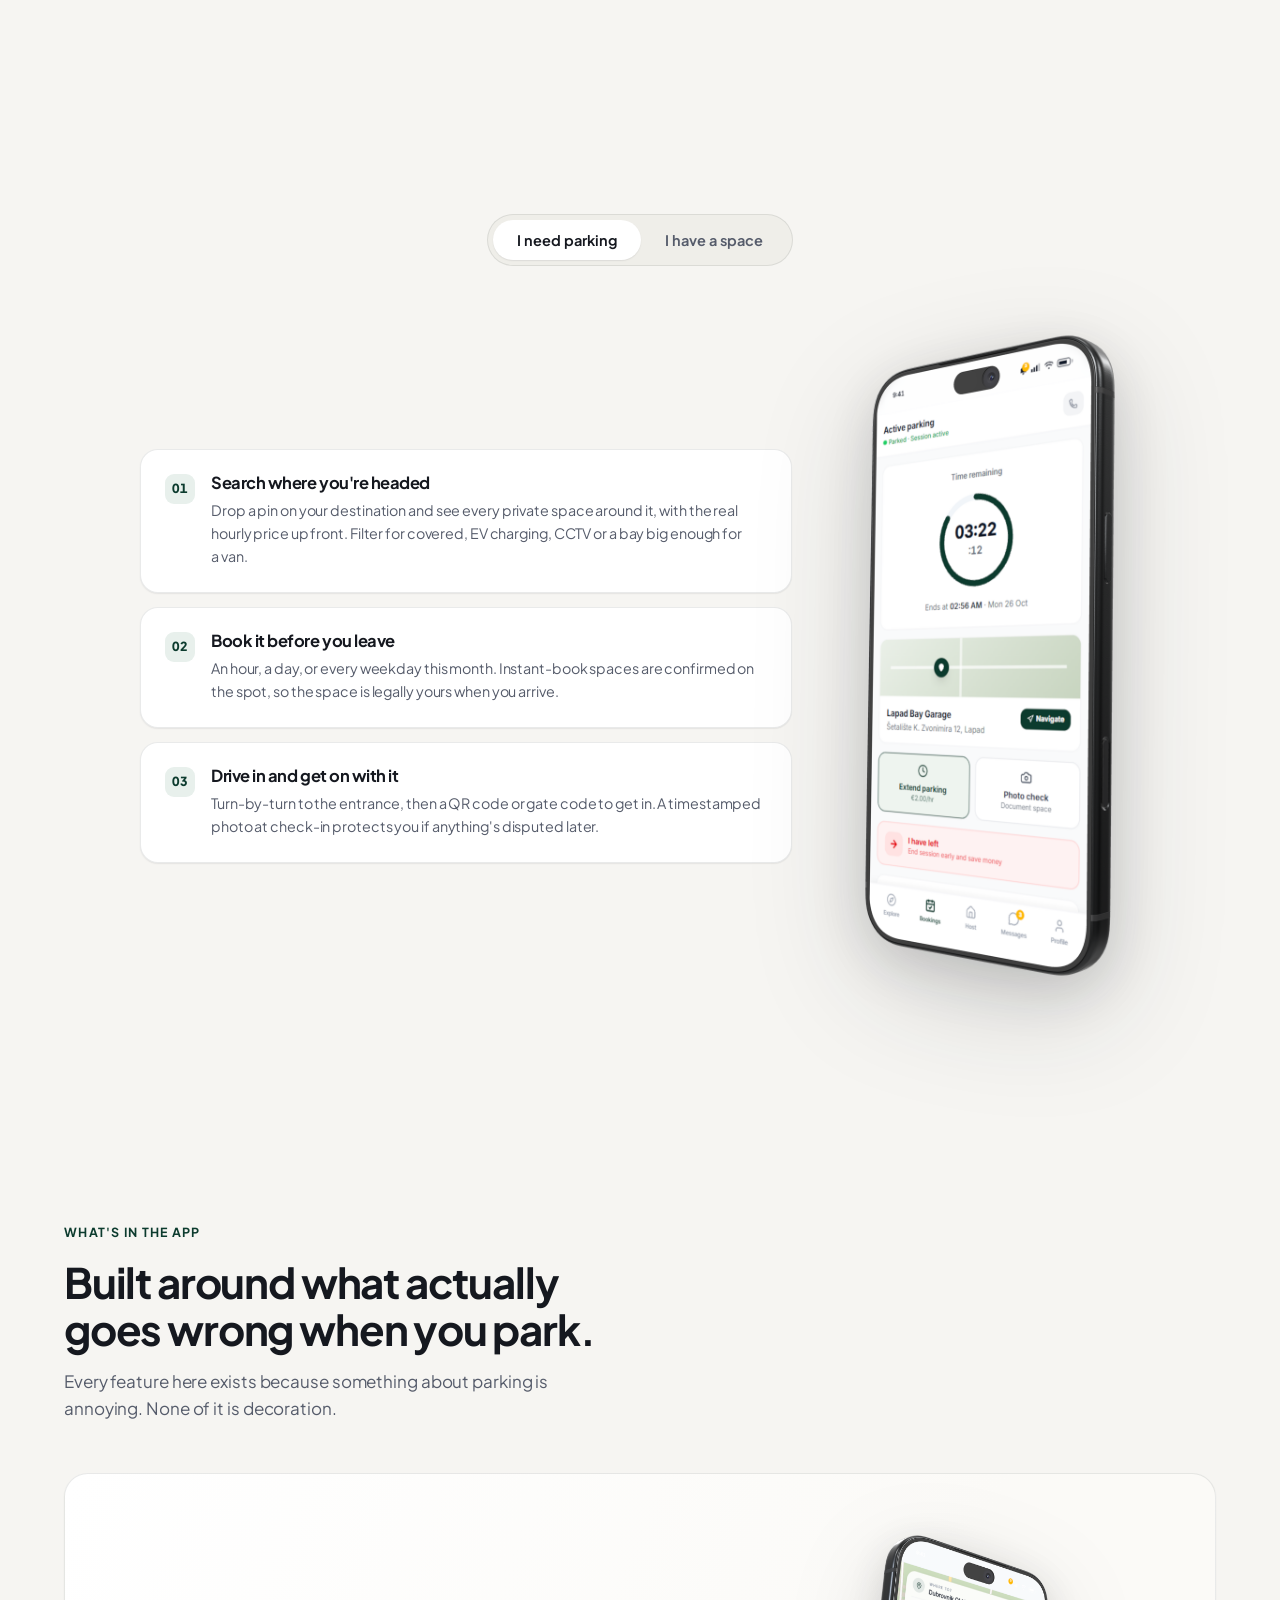
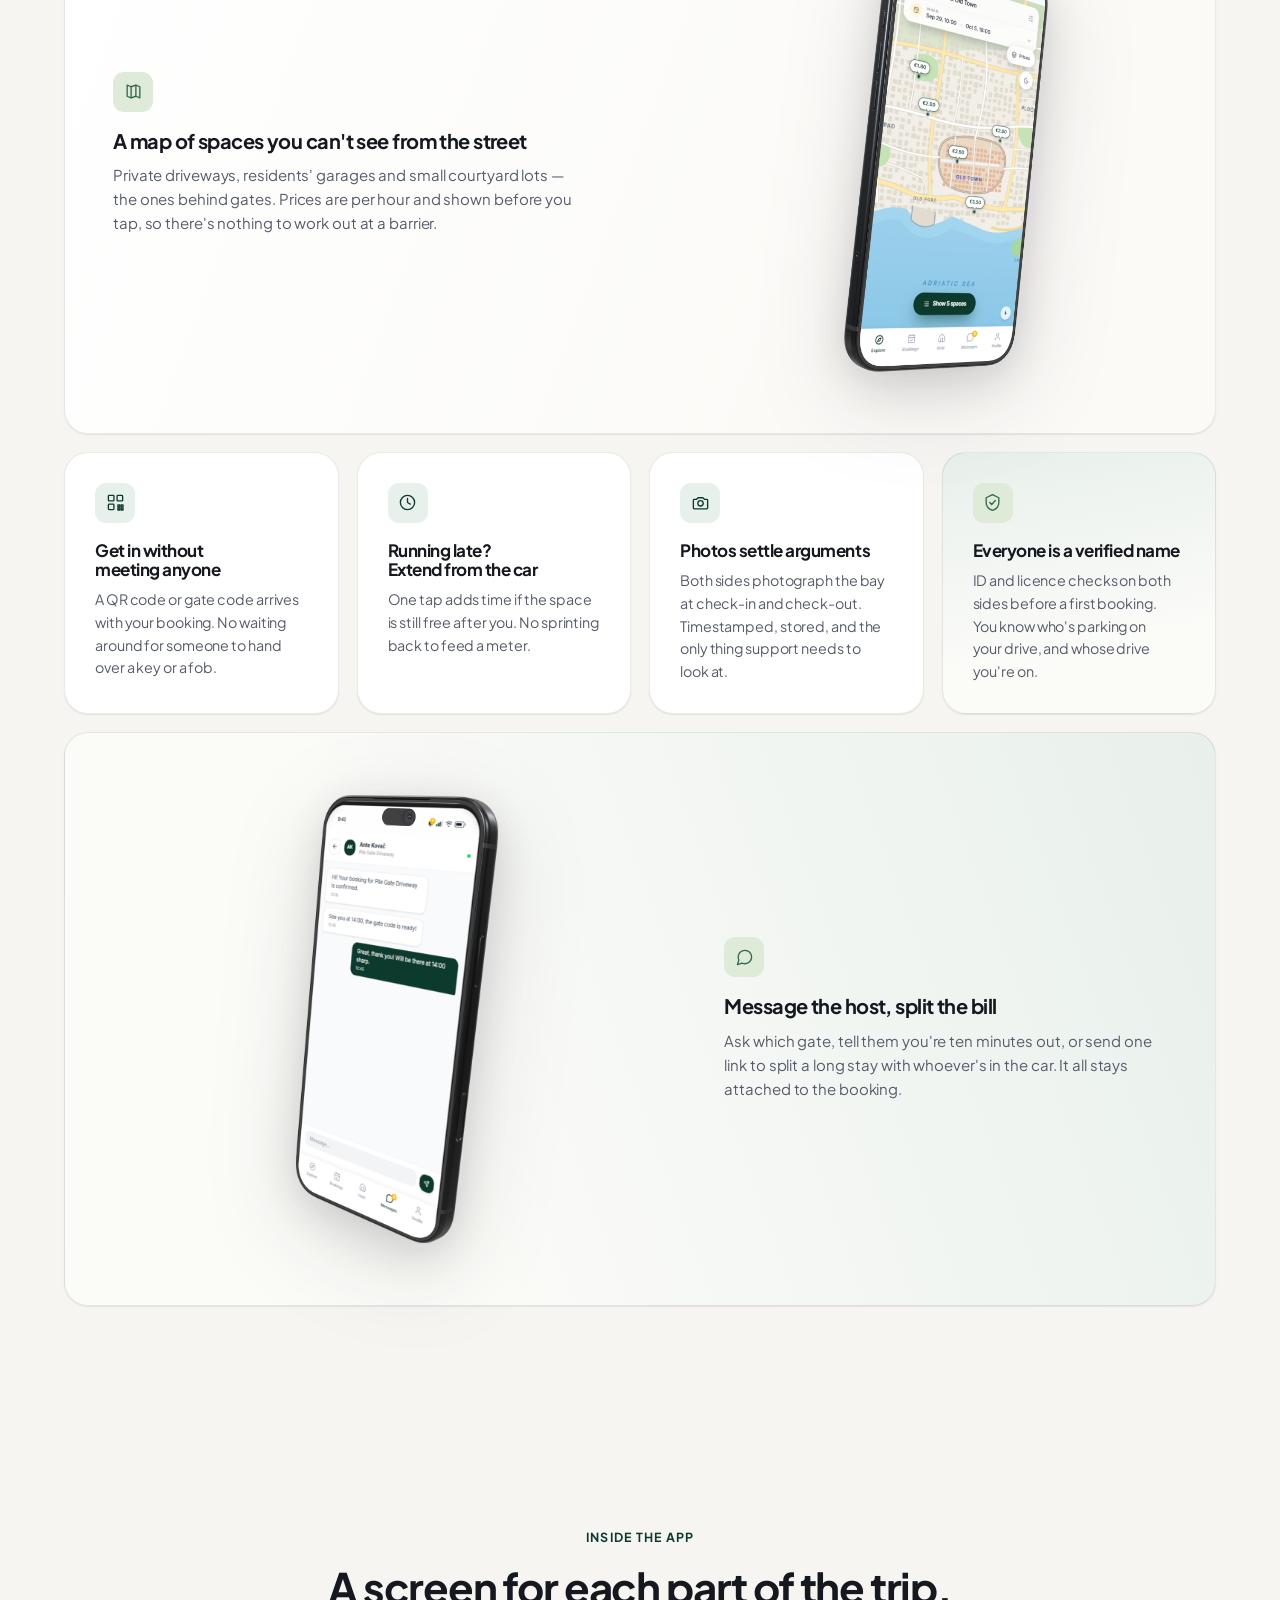
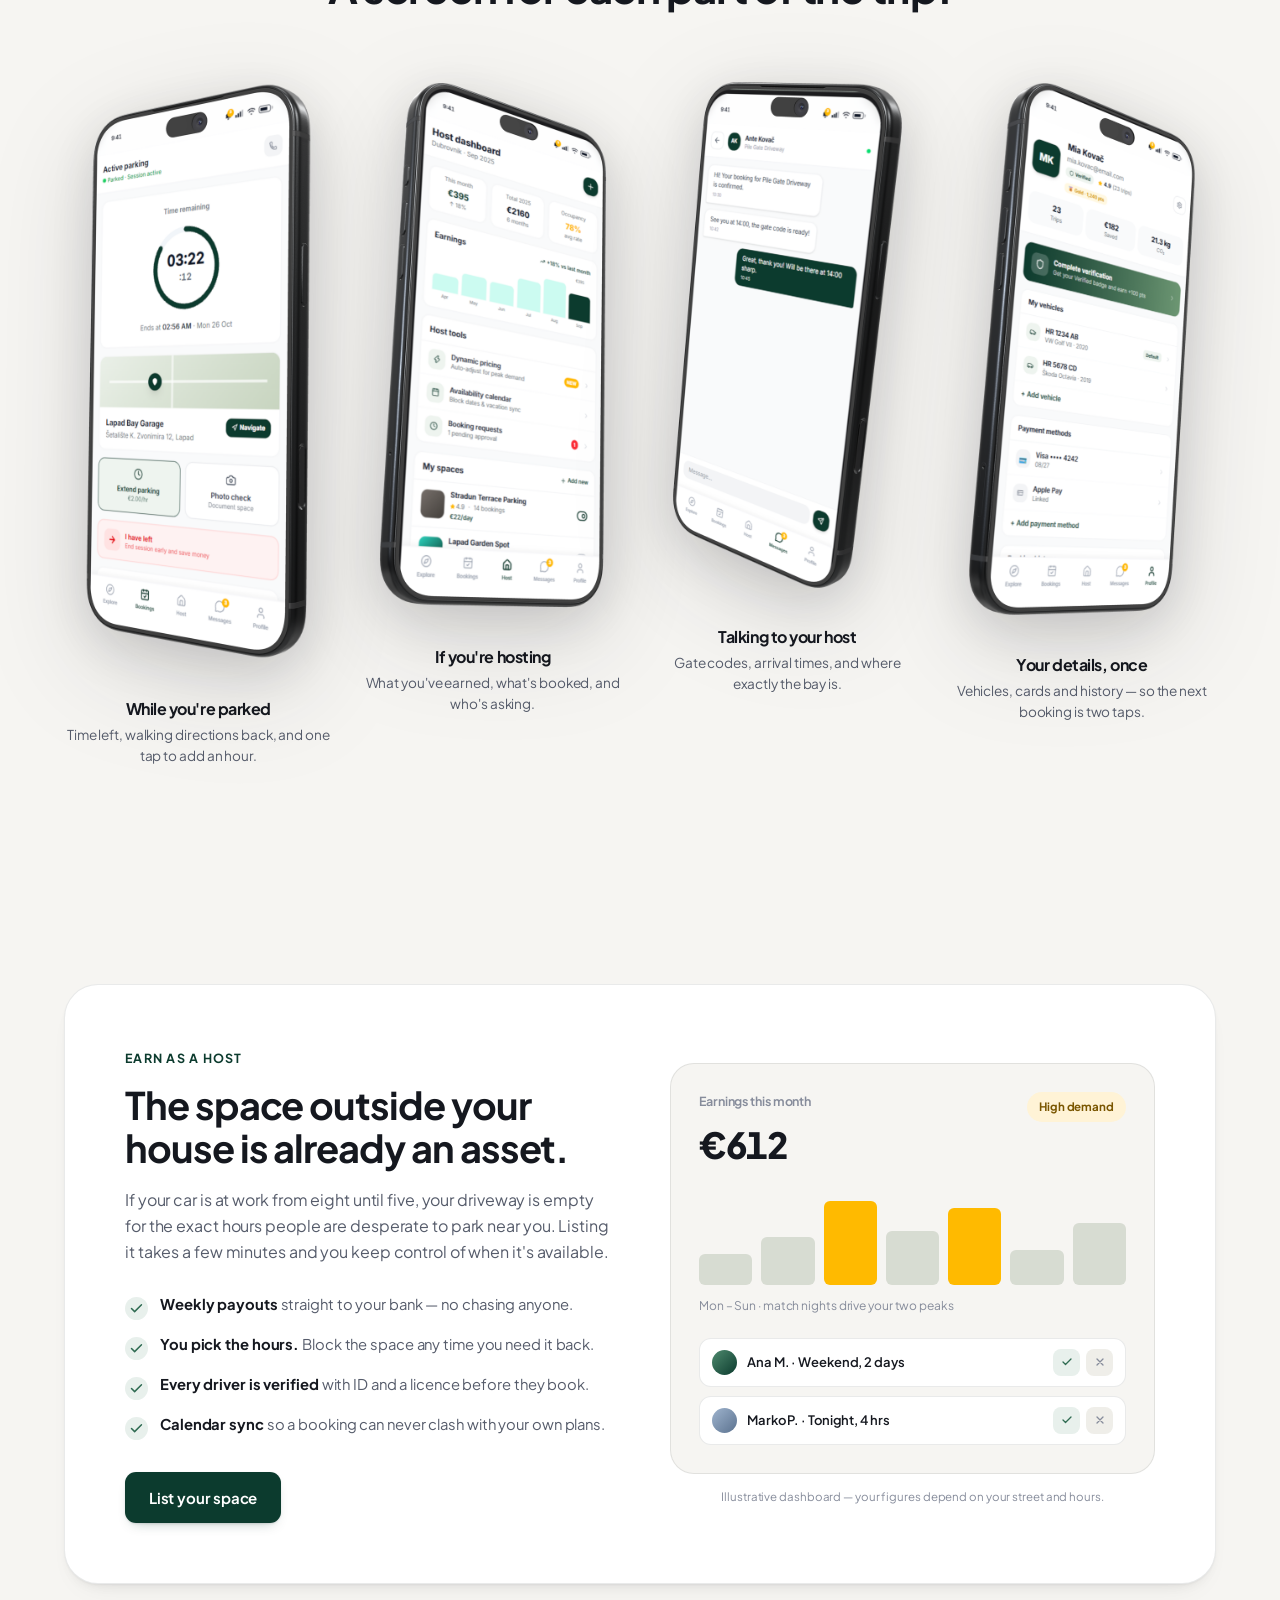
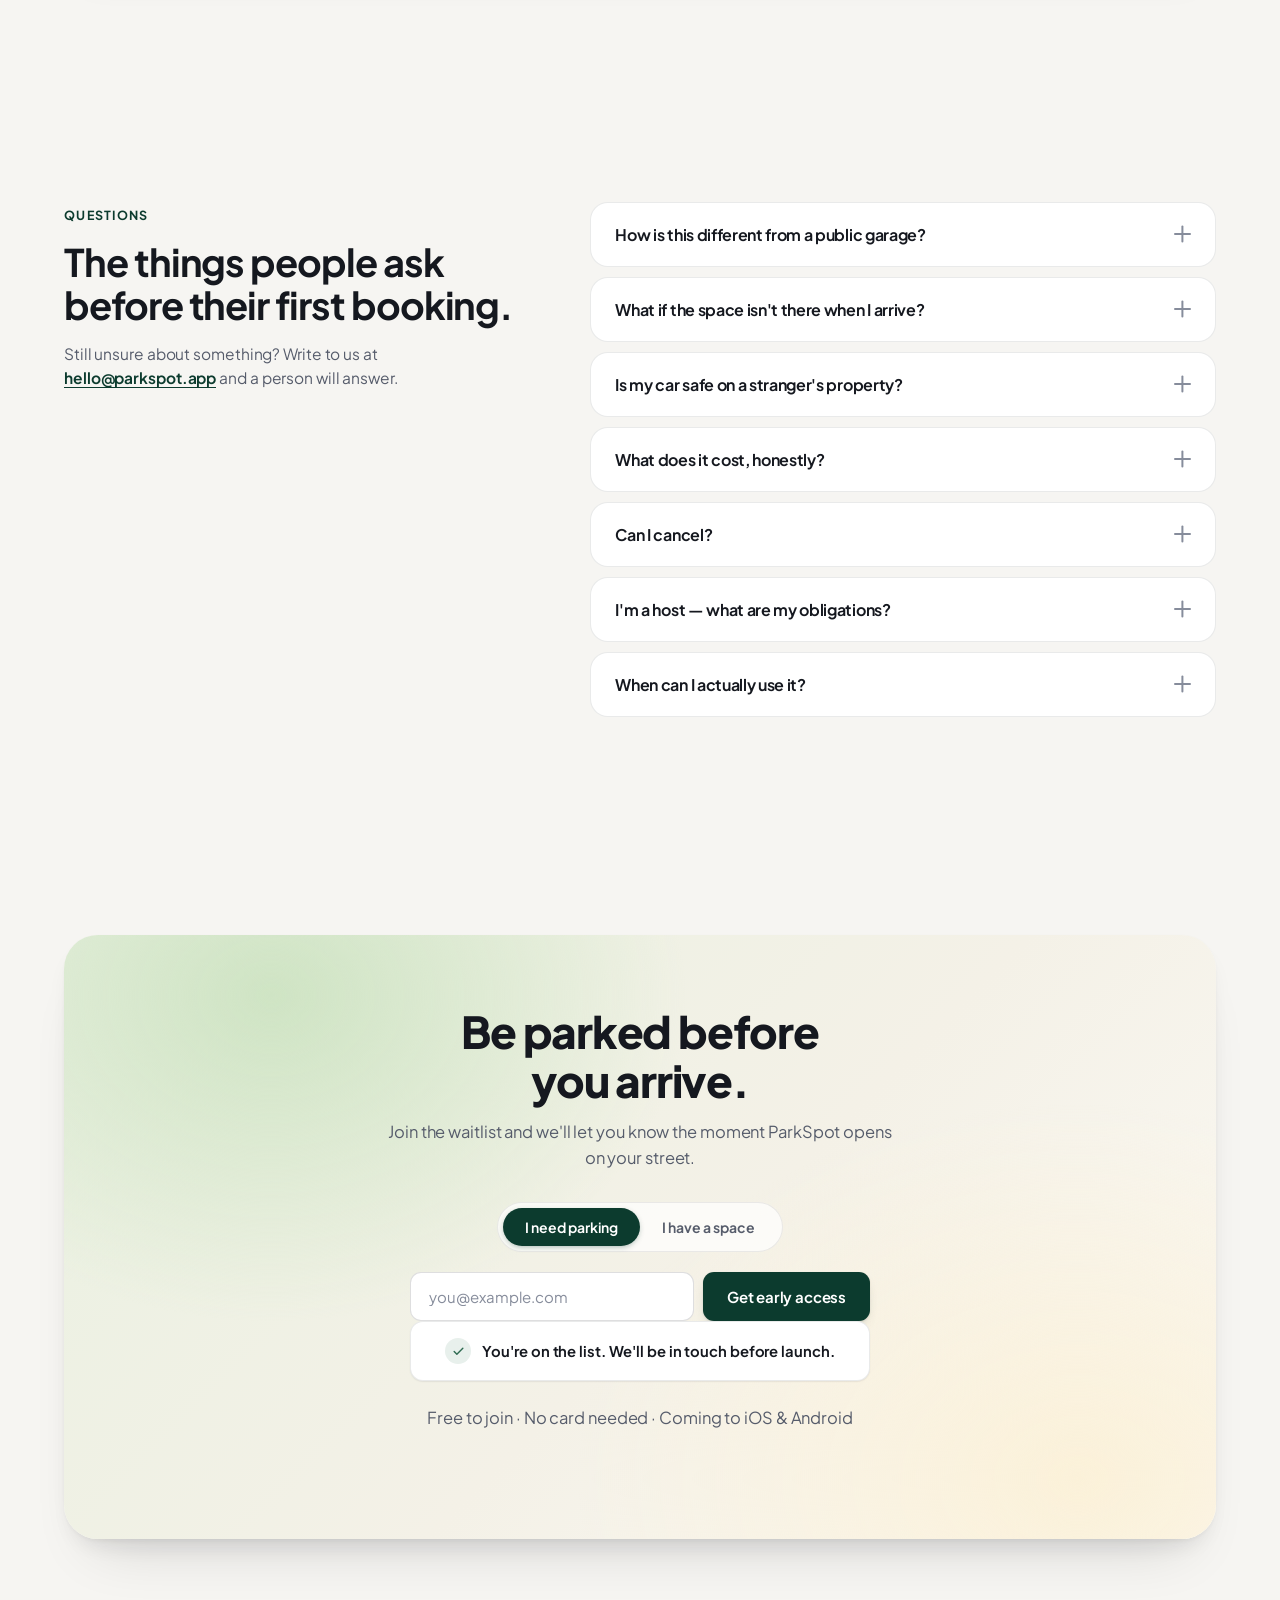
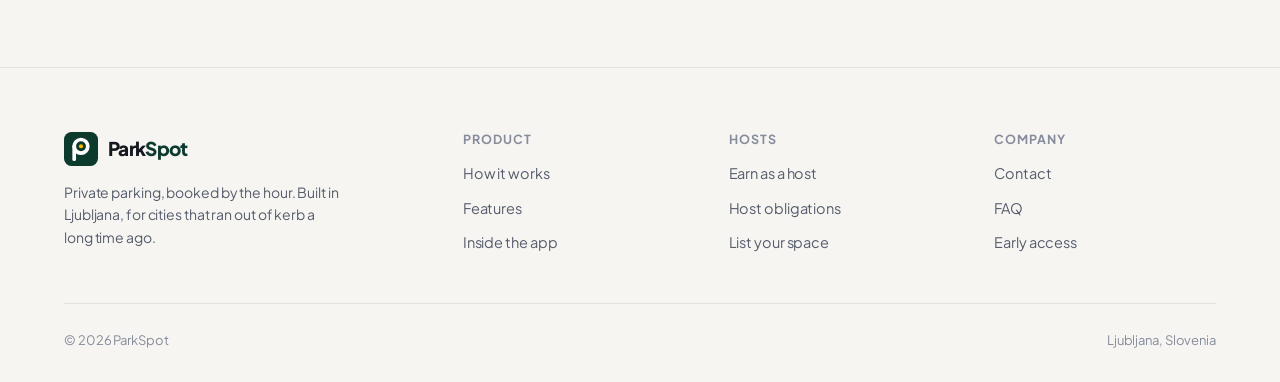
==== commit d895a934: "Redesign landing page: light theme, brand lockup, product copy Rebuild the site as a light, card-bas" ====
--- a/index.html
+++ b/index.html
@@ -3,37 +3,39 @@
 <head>
 <meta charset="UTF-8">
 <meta name="viewport" content="width=device-width, initial-scale=1">
-<title>ParkSpot — Rent a spot. List a spot. In seconds.</title>
-<meta name="description" content="ParkSpot is a peer-to-peer parking marketplace. Drivers book private driveways, garages and lots instantly. Hosts turn unused space into income. Launching in Ljubljana.">
-<meta name="theme-color" content="#1D2540">
-<link rel="icon" href="data:image/svg+xml,%3Csvg xmlns='http://www.w3.org/2000/svg' viewBox='0 0 40 40'%3E%3Crect width='40' height='40' rx='10' fill='%23A8573A'/%3E%3Cpath fill='%23fff' d='M20 8c-4.4 0-8 3.4-8 7.7 0 5.6 6.4 11 7.3 11.7a1 1 0 0 0 1.4 0c.9-.7 7.3-6.1 7.3-11.7 0-4.3-3.6-7.7-8-7.7zm0 10.7a3 3 0 1 1 0-6 3 3 0 0 1 0 6z'/%3E%3C/svg%3E">
+<title>ParkSpot — Book a private parking spot before you arrive</title>
+<meta name="description" content="ParkSpot lets drivers book private driveways, garages and lots by the hour, and lets hosts earn from space that sits empty. Launching in Ljubljana.">
+<meta name="theme-color" content="#F6F5F2">
+<link rel="icon" href="data:image/svg+xml,%3Csvg xmlns='http://www.w3.org/2000/svg' viewBox='0 0 100 100'%3E%3Crect width='100' height='100' rx='22' fill='%230C3B2E'/%3E%3Cg fill='none' stroke='%23fff' stroke-width='10.8' stroke-linecap='round'%3E%3Ccircle cx='50' cy='42' r='20'/%3E%3Cpath d='M30 42V80'/%3E%3C/g%3E%3Ccircle cx='50' cy='42' r='6.1' fill='%23FFBA00'/%3E%3C/svg%3E">
 <link rel="preconnect" href="https://fonts.googleapis.com">
 <link rel="preconnect" href="https://fonts.gstatic.com" crossorigin>
-<link href="https://fonts.googleapis.com/css2?family=Plus+Jakarta+Sans:ital,wght@0,400;0,500;0,600;0,700;0,800;1,600&family=Instrument+Serif:ital@0;1&display=swap" rel="stylesheet">
+<link href="https://fonts.googleapis.com/css2?family=Plus+Jakarta+Sans:wght@400;500;600;700;800&display=swap" rel="stylesheet">
 <link rel="stylesheet" href="styles.css">
 </head>
 <body>
 
-<div class="grain" aria-hidden="true"></div>
+<a href="#main" class="skip-link">Skip to content</a>
 
 <nav class="nav" id="nav">
   <div class="container nav-inner">
-    <a href="#top" class="brand">
+    <a href="#top" class="brand" aria-label="ParkSpot home">
       <span class="brand-mark">
-        <svg viewBox="0 0 24 24" fill="currentColor"><path d="M12 2C7.58 2 4 5.58 4 10c0 5.25 6.4 11.2 7.3 12.02a1 1 0 0 0 1.4 0C13.6 21.2 20 15.25 20 10c0-4.42-3.58-8-8-8zm0 11a3 3 0 1 1 0-6 3 3 0 0 1 0 6z"/></svg>
+        <svg viewBox="0 0 100 100" aria-hidden="true"><rect width="100" height="100" rx="22" fill="#0C3B2E"/><g fill="none" stroke="#fff" stroke-width="10.8" stroke-linecap="round"><circle cx="50" cy="42" r="20"/><path d="M30 42V80"/></g><circle cx="50" cy="42" r="6.1" fill="#FFBA00"/></svg>
       </span>
-      ParkSpot
+      <span class="brand-word">Park<span>Spot</span></span>
     </a>
+
     <div class="nav-links">
+      <a href="#how-it-works">How it works</a>
       <a href="#features">Features</a>
-      <a href="#how-it-works">How it works</a>
-      <a href="#hosts">For hosts</a>
-      <a href="#story">Our story</a>
-    </div>
+      <a href="#hosts">Earn as a host</a>
+      <a href="#faq">FAQ</a>
+    </div>
+
     <div class="nav-cta">
-      <a href="#waitlist" class="btn btn-secondary btn-small">List Your Space</a>
-      <a href="#waitlist" class="btn btn-primary btn-small">Get Early Access</a>
-      <button class="nav-burger" id="burger" aria-label="Toggle menu" aria-expanded="false">
+      <a href="#hosts" class="btn btn-ghost btn-sm">List your space</a>
+      <a href="#waitlist" class="btn btn-primary btn-sm">Get early access</a>
+      <button class="nav-burger" id="burger" aria-label="Open menu" aria-expanded="false" aria-controls="mobileMenu">
         <span></span><span></span><span></span>
       </button>
     </div>
@@ -41,345 +43,449 @@
 </nav>
 
 <div class="mobile-menu" id="mobileMenu">
+  <a href="#how-it-works">How it works</a>
   <a href="#features">Features</a>
-  <a href="#how-it-works">How it works</a>
-  <a href="#hosts">For hosts</a>
-  <a href="#story">Our story</a>
-  <a href="#waitlist" class="btn btn-primary">Get Early Access</a>
+  <a href="#hosts">Earn as a host</a>
+  <a href="#faq">FAQ</a>
+  <a href="#waitlist" class="btn btn-primary">Get early access</a>
 </div>
 
-<main id="top">
-
-  <!-- HERO -->
+<main id="main">
+<div id="top"></div>
+
+  <!-- ============ HERO ============ -->
   <header class="hero">
-    <div class="container hero-grid">
-      <div class="hero-copy reveal">
-        <span class="pill"><span class="dot"></span> Now launching in Ljubljana</span>
-        <h1>Find your spot.<br><em>In seconds.</em></h1>
-        <p class="lead">Private driveways and garages, booked instantly. Own a space? Turn it into income while you sleep.</p>
-        <div class="hero-cta-row">
-          <a href="#waitlist" class="btn btn-primary">Find Parking →</a>
-          <a href="#waitlist" class="btn btn-secondary">List Your Space</a>
-        </div>
-        <div class="hero-trust">
-          <div class="hero-trust-item">
-            <svg viewBox="0 0 24 24" fill="none" stroke="currentColor" stroke-width="1.8"><path d="M12 2l8 4v6c0 5-3.5 8.5-8 10-4.5-1.5-8-5-8-10V6l8-4z"/><path d="M8.5 12l2.5 2.5 4.5-5" stroke-linecap="round" stroke-linejoin="round"/></svg>
-            Verified hosts &amp; drivers
-          </div>
-          <div class="hero-trust-item">
-            <svg viewBox="0 0 24 24" fill="none" stroke="currentColor" stroke-width="1.8" stroke-linecap="round" stroke-linejoin="round"><path d="M13 2 4 14h6l-1 8 9-12h-6z"/></svg>
-            Instant booking
-          </div>
-          <div class="hero-trust-item">
-            <svg viewBox="0 0 24 24" fill="none" stroke="currentColor" stroke-width="1.8" stroke-linecap="round" stroke-linejoin="round"><circle cx="12" cy="12" r="9"/><path d="M12 7v5l3.5 2"/></svg>
-            No surge, ever
-          </div>
-        </div>
-      </div>
-
-      <div class="hero-visual reveal" id="heroVisual">
-        <div class="glow glow-accent"></div>
-
-        <img
-          class="phone-shot"
-          id="phoneMockup"
-          src="assets/screen-explore.png"
-          alt="ParkSpot app showing available parking spots and live prices on a map of Ljubljana Old Town"
-          width="900" height="1780">
-
-        <div class="float-card float-earn">
-          <p class="float-label">This month</p>
-          <p class="float-value">€612</p>
-          <span class="trend-up">↑ High demand</span>
-        </div>
-      </div>
-    </div>
-    <a href="#how-it-works" class="scroll-cue" aria-label="Scroll to learn more">
-      <span></span>
-    </a>
+    <div class="container">
+      <div class="hero-card">
+        <div class="hero-mesh" aria-hidden="true"></div>
+
+        <div class="hero-inner">
+          <div class="hero-copy">
+            <span class="pill"><span class="dot"></span> Launching first in Ljubljana</span>
+            <h1>Park without<br>the hunt.</h1>
+            <p class="lead">
+              Book a private driveway, garage or lot a short walk from where
+              you're actually going — reserved before you set off, from
+              <b>&euro;1.20&nbsp;an hour</b>. Got one sitting empty? Rent it out.
+            </p>
+
+            <div class="hero-cta-row">
+              <a href="#waitlist" class="btn btn-primary">Get early access</a>
+              <a href="#how-it-works" class="btn btn-ghost">See how it works</a>
+            </div>
+
+            <div class="social-proof">
+              <span class="avatars" aria-hidden="true">
+                <i></i><i></i><i></i><i></i>
+              </span>
+              <p><b data-count-to="2400" data-count-suffix="+">2,400+</b> drivers and hosts already on the Ljubljana waitlist</p>
+            </div>
+          </div>
+
+          <div class="hero-visual" id="heroVisual">
+            <img
+              class="phone-shot"
+              id="phoneMockup"
+              src="assets/screen-explore.png"
+              alt="The ParkSpot app showing nearby private parking spots and hourly prices on a map of the old town"
+              width="900" height="1780" fetchpriority="high">
+
+            <div class="chip chip-confirm">
+              <span class="chip-icon chip-icon-ok">
+                <svg viewBox="0 0 24 24" fill="none" stroke="currentColor" stroke-width="2.6" stroke-linecap="round" stroke-linejoin="round" aria-hidden="true"><path d="M20 6 9 17l-5-5"/></svg>
+              </span>
+              <span class="chip-text">Spot confirmed<small>Trubarjeva 12 &middot; 4 min walk</small></span>
+            </div>
+
+            <div class="chip chip-price">
+              <span class="chip-text"><b>&euro;1.60</b><small>per hour &middot; covered</small></span>
+            </div>
+          </div>
+        </div>
+      </div>
+    </div>
   </header>
 
-  <!-- HOW IT WORKS -->
+  <!-- ============ PROBLEM / NUMBERS ============ -->
+  <section id="why">
+    <div class="container">
+      <div class="band-head reveal">
+        <h2>Circling for a space is a tax on your day.</h2>
+        <p>
+          In a city centre built long before cars, the spot you need is usually
+          behind a gate, not on the street. ParkSpot opens those gates.
+        </p>
+      </div>
+
+      <div class="stat-row reveal-stagger">
+        <div class="stat">
+          <span class="stat-num" data-count-to="21" data-count-suffix=" min">21 min</span>
+          <h3>Lost per trip</h3>
+          <p>Typical time spent hunting for a space in a dense city centre, then walking back from wherever you gave up.</p>
+        </div>
+        <div class="stat">
+          <span class="stat-num" data-count-to="30" data-count-prefix="&lt;" data-count-suffix=" sec">&lt;30 sec</span>
+          <h3>To book instead</h3>
+          <p>Open the map, pick a spot, confirm. It's held for you before you turn the key.</p>
+        </div>
+        <div class="stat">
+          <span class="stat-num" data-count-to="180" data-count-prefix="&euro;" data-count-suffix="/mo">&euro;180/mo</span>
+          <h3>A driveway can earn</h3>
+          <p>What an average central Ljubljana driveway brings in when it's rented while the owner is at work.</p>
+        </div>
+      </div>
+    </div>
+  </section>
+
+  <!-- ============ HOW IT WORKS ============ -->
   <section id="how-it-works">
     <div class="container">
       <div class="section-head center reveal">
         <span class="eyebrow">How it works</span>
-        <h2>One marketplace. <em>Two sides.</em></h2>
-      </div>
-
-      <div class="tracks">
-        <div class="track track-driver">
-          <div class="track-head reveal">
-            <span class="track-icon">
-              <svg viewBox="0 0 24 24" fill="none" stroke="currentColor" stroke-width="2" stroke-linecap="round" stroke-linejoin="round"><path d="M9 20l-5-2V4l5 2 6-2 5 2v14l-5-2-6 2z"/><path d="M9 6v14M15 4v14"/></svg>
+        <h2>One app. Both sides of the gate.</h2>
+        <p>Whether you need a space or have one going to waste, it takes about two minutes to get going.</p>
+      </div>
+
+      <div class="tabs reveal" id="tabs">
+        <div class="tab-switch" role="tablist" aria-label="Choose your side">
+          <button role="tab" id="tab-driver" aria-controls="panel-driver" aria-selected="true" class="active">I need parking</button>
+          <button role="tab" id="tab-host" aria-controls="panel-host" aria-selected="false">I have a space</button>
+        </div>
+
+        <div class="tab-panel active" id="panel-driver" role="tabpanel" aria-labelledby="tab-driver">
+          <div class="steps">
+            <article class="step-card">
+              <span class="step-num">01</span>
+              <h3>Search where you're headed</h3>
+              <p>Drop a pin on your destination and see every private space around it, with the real hourly price up front. Filter for covered, EV charging, CCTV or a bay big enough for a van.</p>
+            </article>
+            <article class="step-card">
+              <span class="step-num">02</span>
+              <h3>Book it before you leave</h3>
+              <p>An hour, a day, or every weekday this month. Instant-book spaces are confirmed on the spot, so the space is legally yours when you arrive.</p>
+            </article>
+            <article class="step-card">
+              <span class="step-num">03</span>
+              <h3>Drive in and get on with it</h3>
+              <p>Turn-by-turn to the entrance, then a QR code or gate code to get in. A timestamped photo at check-in protects you if anything's disputed later.</p>
+            </article>
+          </div>
+          <img class="tab-shot" src="assets/screen-booking.png" alt="An active ParkSpot session showing the time remaining, a navigate button and the option to extend" loading="lazy" width="640" height="1474">
+        </div>
+
+        <div class="tab-panel" id="panel-host" role="tabpanel" aria-labelledby="tab-host" hidden>
+          <div class="steps">
+            <article class="step-card">
+              <span class="step-num">01</span>
+              <h3>List the space in minutes</h3>
+              <p>Pin the entrance, add a few photos and say when it's free. If you're out from 8 to 5, that's eight billable hours a day you weren't using.</p>
+            </article>
+            <article class="step-card">
+              <span class="step-num">02</span>
+              <h3>Price it with real demand</h3>
+              <p>We show you what nearby spaces charge and when your street gets busy — match days, market mornings, the evening theatre rush — so you're not guessing.</p>
+            </article>
+            <article class="step-card">
+              <span class="step-num">03</span>
+              <h3>Approve, or let it run itself</h3>
+              <p>Accept requests one by one, or switch on instant-book and sync your calendar so the space blocks itself when you need the car at home. Payouts land weekly.</p>
+            </article>
+          </div>
+          <img class="tab-shot" src="assets/screen-host.png" alt="The ParkSpot host dashboard showing monthly earnings, demand and incoming booking requests" loading="lazy" width="640" height="1350">
+        </div>
+      </div>
+    </div>
+  </section>
+
+  <!-- ============ FEATURES ============ -->
+  <section id="features">
+    <div class="container">
+      <div class="section-head reveal">
+        <span class="eyebrow">What's in the app</span>
+        <h2>Built around what actually goes wrong when you park.</h2>
+        <p>Every feature here exists because something about parking is annoying. None of it is decoration.</p>
+      </div>
+
+      <div class="bento reveal-stagger">
+        <article class="bento-card bento-banner">
+          <div class="bento-copy">
+            <span class="feat-icon">
+              <svg viewBox="0 0 24 24" fill="none" stroke="currentColor" stroke-width="1.7" stroke-linecap="round" stroke-linejoin="round" aria-hidden="true"><path d="M9 20l-5-2V4l5 2 6-2 5 2v14l-5-2-6 2z"/><path d="M9 6v14M15 4v14"/></svg>
             </span>
-            <div>
-              <h3>For Drivers</h3>
-              <span>Commuters, visitors, anyone tired of circling</span>
-            </div>
-          </div>
-          <img class="track-shot reveal" src="assets/screen-booking.png" alt="ParkSpot app showing an active parking session with navigate and photo check-in" loading="lazy" width="640" height="1474">
-          <div class="step-list reveal-stagger">
-            <div class="step">
-              <span class="step-num">01</span>
-              <div class="step-body">
-                <h4>Search the map</h4>
-                <p>Filter by cover, EV &amp; CCTV.</p>
-              </div>
-            </div>
-            <div class="step">
-              <span class="step-num">02</span>
-              <div class="step-body">
-                <h4>Book instantly</h4>
-                <p>Hourly to weekly. Instant confirm.</p>
-              </div>
-            </div>
-            <div class="step">
-              <span class="step-num">03</span>
-              <div class="step-body">
-                <h4>Park &amp; go</h4>
-                <p>QR unlock, photo check-in.</p>
-              </div>
-            </div>
-          </div>
-        </div>
-
-        <div class="track track-host">
-          <div class="track-head reveal">
-            <span class="track-icon">
-              <svg viewBox="0 0 24 24" fill="none" stroke="currentColor" stroke-width="2" stroke-linecap="round" stroke-linejoin="round"><rect x="3" y="4" width="18" height="17" rx="2"/><path d="M3 9h18M8 2v4M16 2v4"/></svg>
+            <h3>A map of spaces you can't see from the street</h3>
+            <p>Private driveways, residents' garages and small courtyard lots — the ones behind gates. Prices are per hour and shown before you tap, so there's nothing to work out at a barrier.</p>
+          </div>
+          <img src="assets/screen-explore.png" alt="Map view in the ParkSpot app with price markers on nearby private spaces" loading="lazy" width="640" height="1266">
+        </article>
+
+        <article class="bento-card">
+          <span class="feat-icon">
+            <svg viewBox="0 0 24 24" fill="none" stroke="currentColor" stroke-width="1.7" stroke-linecap="round" stroke-linejoin="round" aria-hidden="true"><rect x="3" y="3" width="7" height="7" rx="1"/><rect x="14" y="3" width="7" height="7" rx="1"/><rect x="3" y="14" width="7" height="7" rx="1"/><rect x="15" y="15" width="2.5" height="2.5"/><rect x="19" y="15" width="2.5" height="2.5"/><rect x="15" y="19" width="2.5" height="2.5"/><rect x="19" y="19" width="2.5" height="2.5"/></svg>
+          </span>
+          <h3>Get in without meeting anyone</h3>
+          <p>A QR code or gate code arrives with your booking. No waiting around for someone to hand over a key or a fob.</p>
+        </article>
+
+        <article class="bento-card">
+          <span class="feat-icon">
+            <svg viewBox="0 0 24 24" fill="none" stroke="currentColor" stroke-width="1.7" stroke-linecap="round" stroke-linejoin="round" aria-hidden="true"><circle cx="12" cy="12" r="9"/><path d="M12 7v5l3.5 2"/></svg>
+          </span>
+          <h3>Running late? Extend from the car</h3>
+          <p>One tap adds time if the space is still free after you. No sprinting back to feed a meter.</p>
+        </article>
+
+        <article class="bento-card">
+          <span class="feat-icon">
+            <svg viewBox="0 0 24 24" fill="none" stroke="currentColor" stroke-width="1.7" stroke-linecap="round" stroke-linejoin="round" aria-hidden="true"><path d="M4 8h3l2-2h6l2 2h3a1 1 0 011 1v10a1 1 0 01-1 1H4a1 1 0 01-1-1V9a1 1 0 011-1z"/><circle cx="12" cy="13" r="3.4"/></svg>
+          </span>
+          <h3>Photos settle arguments</h3>
+          <p>Both sides photograph the bay at check-in and check-out. Timestamped, stored, and the only thing support needs to look at.</p>
+        </article>
+
+        <article class="bento-card bento-tint">
+          <span class="feat-icon">
+            <svg viewBox="0 0 24 24" fill="none" stroke="currentColor" stroke-width="1.7" stroke-linecap="round" stroke-linejoin="round" aria-hidden="true"><path d="M12 2l8 4v6c0 5-3.5 8.5-8 10-4.5-1.5-8-5-8-10V6l8-4z"/><path d="M8.5 12l2.5 2.5 4.5-5"/></svg>
+          </span>
+          <h3>Everyone is a verified name</h3>
+          <p>ID and licence checks on both sides before a first booking. You know who's parking on your drive, and whose drive you're on.</p>
+        </article>
+
+        <article class="bento-card bento-banner bento-flip">
+          <div class="bento-copy">
+            <span class="feat-icon">
+              <svg viewBox="0 0 24 24" fill="none" stroke="currentColor" stroke-width="1.7" stroke-linecap="round" stroke-linejoin="round" aria-hidden="true"><path d="M21 11.5a8.4 8.4 0 0 1-8.4 8.4 8.4 8.4 0 0 1-3.8-.9L3 21l1.9-5.8a8.4 8.4 0 0 1-.9-3.8A8.4 8.4 0 0 1 12.5 3a8.4 8.4 0 0 1 8.5 8.5z"/></svg>
             </span>
-            <div>
-              <h3>For Hosts</h3>
-              <span>Driveways, garages and lots sitting empty</span>
-            </div>
-          </div>
-          <img class="track-shot reveal" src="assets/screen-host.png" alt="ParkSpot host dashboard showing earnings, demand and booking requests" loading="lazy" width="640" height="1350">
-          <div class="step-list reveal-stagger">
-            <div class="step">
-              <span class="step-num">01</span>
-              <div class="step-body">
-                <h4>List in minutes</h4>
-                <p>Pin it, photo it, price it.</p>
-              </div>
-            </div>
-            <div class="step">
-              <span class="step-num">02</span>
-              <div class="step-body">
-                <h4>Get discovered</h4>
-                <p>Demand insights set your price.</p>
-              </div>
-            </div>
-            <div class="step">
-              <span class="step-num">03</span>
-              <div class="step-body">
-                <h4>Get paid</h4>
-                <p>Approve, sync your calendar.</p>
-              </div>
-            </div>
-          </div>
-        </div>
-      </div>
-    </div>
-  </section>
-
-  <!-- FEATURES -->
-  <section id="features">
-    <div class="container">
-      <div class="section-head reveal">
-        <span class="eyebrow">Everything, built in</span>
-        <h2>Designed for how parking actually happens</h2>
-      </div>
-
-      <div class="feature-grid reveal-stagger">
-        <div class="feature-card">
-          <span class="feature-icon"><svg viewBox="0 0 24 24" fill="none" stroke="currentColor" stroke-width="1.8" stroke-linecap="round" stroke-linejoin="round"><path d="M9 20l-5-2V4l5 2 6-2 5 2v14l-5-2-6 2z"/><path d="M9 6v14M15 4v14"/></svg></span>
-          <h3>Map search</h3>
-          <p>Covered, EV charging, CCTV, vehicle size.</p>
-        </div>
-        <div class="feature-card">
-          <span class="feature-icon"><svg viewBox="0 0 24 24" fill="none" stroke="currentColor" stroke-width="1.8" stroke-linecap="round" stroke-linejoin="round"><rect x="3" y="3" width="7" height="7" rx="1"/><rect x="14" y="3" width="7" height="7" rx="1"/><rect x="3" y="14" width="7" height="7" rx="1"/><rect x="15" y="15" width="2.5" height="2.5"/><rect x="19" y="15" width="2.5" height="2.5"/><rect x="15" y="19" width="2.5" height="2.5"/><rect x="19" y="19" width="2.5" height="2.5"/></svg></span>
-          <h3>Contactless access</h3>
-          <p>QR or access code. No key handoffs.</p>
-        </div>
-        <div class="feature-card">
-          <span class="feature-icon"><svg viewBox="0 0 24 24" fill="none" stroke="currentColor" stroke-width="1.8" stroke-linecap="round" stroke-linejoin="round"><path d="M4 8h3l2-2h6l2 2h3a1 1 0 011 1v10a1 1 0 01-1 1H4a1 1 0 01-1-1V9a1 1 0 011-1z"/><circle cx="12" cy="13" r="3.4"/></svg></span>
-          <h3>Photo check-in</h3>
-          <p>Timestamped photos protect both sides.</p>
-        </div>
-        <div class="feature-card">
-          <span class="feature-icon"><svg viewBox="0 0 24 24" fill="none" stroke="currentColor" stroke-width="1.8" stroke-linecap="round" stroke-linejoin="round"><circle cx="12" cy="12" r="9"/><path d="M12 7v5l3.5 2"/></svg></span>
-          <h3>Live session</h3>
-          <p>Countdown, directions, one-tap Smart Extend.</p>
-        </div>
-        <div class="feature-card">
-          <span class="feature-icon"><svg viewBox="0 0 24 24" fill="none" stroke="currentColor" stroke-width="1.8" stroke-linecap="round" stroke-linejoin="round"><path d="M21 11.5a8.4 8.4 0 0 1-8.4 8.4 8.4 8.4 0 0 1-3.8-.9L3 21l1.9-5.8a8.4 8.4 0 0 1-.9-3.8A8.4 8.4 0 0 1 12.5 3a8.4 8.4 0 0 1 8.5 8.5z"/></svg></span>
-          <h3>Split the cost</h3>
-          <p>One link, split with friends.</p>
-        </div>
-        <div class="feature-card">
-          <span class="feature-icon"><svg viewBox="0 0 24 24" fill="none" stroke="currentColor" stroke-width="1.8" stroke-linecap="round" stroke-linejoin="round"><path d="M12 2l8 4v6c0 5-3.5 8.5-8 10-4.5-1.5-8-5-8-10V6l8-4z"/><path d="M8.5 12l2.5 2.5 4.5-5"/></svg></span>
-          <h3>Verified community</h3>
-          <p>ID and driver verification, both sides.</p>
-        </div>
-      </div>
-    </div>
-  </section>
-
-  <!-- SCREENS -->
+            <h3>Message the host, split the bill</h3>
+            <p>Ask which gate, tell them you're ten minutes out, or send one link to split a long stay with whoever's in the car. It all stays attached to the booking.</p>
+          </div>
+          <img src="assets/screen-messages.png" alt="Chat in the ParkSpot app, arranging a gate code and arrival time with a host" loading="lazy" width="640" height="1301">
+        </article>
+      </div>
+    </div>
+  </section>
+
+  <!-- ============ SCREENS ============ -->
   <section id="screens">
     <div class="container">
       <div class="section-head center reveal">
         <span class="eyebrow">Inside the app</span>
-        <h2>A screen for every <em>moment.</em></h2>
+        <h2>A screen for each part of the trip.</h2>
       </div>
 
       <div class="screens-grid reveal-stagger">
-        <div class="screen-item">
-          <img src="assets/screen-booking.png" alt="Active parking session screen with a countdown timer and navigate button" width="640" height="1474" loading="lazy">
-          <h3>Live sessions</h3>
-          <p>Countdown, directions, extend in one tap.</p>
-        </div>
-        <div class="screen-item">
-          <img src="assets/screen-messages.png" alt="Chat screen coordinating a gate code and arrival time with a host" width="640" height="1301" loading="lazy">
-          <h3>Direct messages</h3>
-          <p>Sort out gate codes and arrival times instantly.</p>
-        </div>
-        <div class="screen-item">
-          <img src="assets/screen-profile.png" alt="Profile screen showing trips, savings, vehicles and payment methods" width="640" height="1369" loading="lazy">
-          <h3>Your profile</h3>
-          <p>Vehicles, payment methods, trip history — all in one place.</p>
-        </div>
-        <div class="screen-item">
-          <img src="assets/screen-host.png" alt="Host dashboard showing monthly earnings, occupancy and booking requests" width="640" height="1350" loading="lazy">
-          <h3>Host dashboard</h3>
-          <p>Earnings, demand, and requests at a glance.</p>
-        </div>
-      </div>
-    </div>
-  </section>
-
-  <!-- HOSTS -->
+        <figure class="screen-item">
+          <img src="assets/screen-booking.png" alt="Live session screen with remaining time, directions and an extend button" width="640" height="1474" loading="lazy">
+          <figcaption>
+            <h3>While you're parked</h3>
+            <p>Time left, walking directions back, and one tap to add an hour.</p>
+          </figcaption>
+        </figure>
+        <figure class="screen-item">
+          <img src="assets/screen-host.png" alt="Host dashboard showing earnings, occupancy and pending requests" width="640" height="1350" loading="lazy">
+          <figcaption>
+            <h3>If you're hosting</h3>
+            <p>What you've earned, what's booked, and who's asking.</p>
+          </figcaption>
+        </figure>
+        <figure class="screen-item">
+          <img src="assets/screen-messages.png" alt="Messages screen showing a conversation with a host about gate access" width="640" height="1301" loading="lazy">
+          <figcaption>
+            <h3>Talking to your host</h3>
+            <p>Gate codes, arrival times, and where exactly the bay is.</p>
+          </figcaption>
+        </figure>
+        <figure class="screen-item">
+          <img src="assets/screen-profile.png" alt="Profile screen listing saved vehicles, payment methods and past trips" width="640" height="1369" loading="lazy">
+          <figcaption>
+            <h3>Your details, once</h3>
+            <p>Vehicles, cards and history — so the next booking is two taps.</p>
+          </figcaption>
+        </figure>
+      </div>
+    </div>
+  </section>
+
+  <!-- ============ HOSTS ============ -->
   <section id="hosts">
-    <div class="container split">
-      <div class="split-copy reveal">
-        <span class="eyebrow">For hosts</span>
-        <h2>Your driveway, working while you're <em>not.</em></h2>
-        <ul class="check-list">
-          <li>
-            <svg viewBox="0 0 24 24" fill="none" stroke="currentColor" stroke-width="2" stroke-linecap="round" stroke-linejoin="round"><path d="M20 6 9 17l-5-5"/></svg>
-            <span><b>Earnings, at a glance.</b></span>
-          </li>
-          <li>
-            <svg viewBox="0 0 24 24" fill="none" stroke="currentColor" stroke-width="2" stroke-linecap="round" stroke-linejoin="round"><path d="M20 6 9 17l-5-5"/></svg>
-            <span><b>Demand forecasts</b> — price it right.</span>
-          </li>
-          <li>
-            <svg viewBox="0 0 24 24" fill="none" stroke="currentColor" stroke-width="2" stroke-linecap="round" stroke-linejoin="round"><path d="M20 6 9 17l-5-5"/></svg>
-            <span><b>One-tap approve or decline.</b></span>
-          </li>
-          <li>
-            <svg viewBox="0 0 24 24" fill="none" stroke="currentColor" stroke-width="2" stroke-linecap="round" stroke-linejoin="round"><path d="M20 6 9 17l-5-5"/></svg>
-            <span><b>Google Calendar sync.</b></span>
-          </li>
-        </ul>
-      </div>
-
-      <div class="split-visual reveal">
-        <div class="dash-card">
-          <div class="dash-row">
-            <div>
-              <p class="label">This month's earnings</p>
-              <p class="value">€612</p>
-            </div>
-            <span class="badge-demand">High demand</span>
-          </div>
-          <div class="bars">
-            <div class="bar" style="height:35%"></div>
-            <div class="bar" style="height:55%"></div>
-            <div class="bar bar-peak" style="height:95%"></div>
-            <div class="bar" style="height:62%"></div>
-            <div class="bar bar-peak" style="height:88%"></div>
-            <div class="bar" style="height:40%"></div>
-            <div class="bar" style="height:70%"></div>
-          </div>
-          <div class="dash-requests">
-            <div class="req-row">
-              <span class="req-who"><span class="req-avatar"></span> Ana M. · Weekend, 2 days</span>
-              <span class="req-actions">
-                <button class="req-approve" aria-label="Approve"><svg viewBox="0 0 24 24" fill="none" stroke="currentColor" stroke-width="2.4" stroke-linecap="round" stroke-linejoin="round"><path d="M20 6 9 17l-5-5"/></svg></button>
-                <button class="req-decline" aria-label="Decline"><svg viewBox="0 0 24 24" fill="none" stroke="currentColor" stroke-width="2.4" stroke-linecap="round" stroke-linejoin="round"><path d="M18 6 6 18M6 6l12 12"/></svg></button>
-              </span>
-            </div>
-            <div class="req-row">
-              <span class="req-who"><span class="req-avatar"></span> Marko P. · Tonight, 4 hrs</span>
-              <span class="req-actions">
-                <button class="req-approve" aria-label="Approve"><svg viewBox="0 0 24 24" fill="none" stroke="currentColor" stroke-width="2.4" stroke-linecap="round" stroke-linejoin="round"><path d="M20 6 9 17l-5-5"/></svg></button>
-                <button class="req-decline" aria-label="Decline"><svg viewBox="0 0 24 24" fill="none" stroke="currentColor" stroke-width="2.4" stroke-linecap="round" stroke-linejoin="round"><path d="M18 6 6 18M6 6l12 12"/></svg></button>
-              </span>
-            </div>
-          </div>
-        </div>
-      </div>
-    </div>
-  </section>
-
-  <!-- STORY -->
-  <section id="story">
-    <div class="container">
-      <div class="story reveal">
-        <div class="story-grid">
-          <div>
-            <span class="eyebrow">Our story</span>
-            <h2>Why we started in <em>Ljubljana</em></h2>
-            <p>Old Town was built for walking, not cars. ParkSpot turns that scarcity into opportunity — locals list a driveway in minutes, visitors book a guaranteed spot before they arrive. Fewer cars circling the centre. Less fuel burned looking for a spot that was never there.</p>
-            <a href="#waitlist" class="link-arrow">Join the Ljubljana launch →</a>
-          </div>
-          <div>
-            <div class="skyline">
-              <div style="height:38%"></div>
-              <div style="height:62%"></div>
-              <div style="height:45%"></div>
-              <div style="height:80%"></div>
-              <div style="height:52%"></div>
-              <div style="height:70%"></div>
-              <div style="height:40%"></div>
-              <div style="height:58%"></div>
-              <div style="height:85%"></div>
-              <div style="height:48%"></div>
-              <div style="height:65%"></div>
-              <div style="height:36%"></div>
-            </div>
-          </div>
-        </div>
-      </div>
-    </div>
-  </section>
-
-  <!-- WAITLIST -->
+    <div class="container">
+      <div class="host-card reveal">
+        <div class="host-copy">
+          <span class="eyebrow">Earn as a host</span>
+          <h2>The space outside your house is already an asset.</h2>
+          <p>
+            If your car is at work from eight until five, your driveway is empty
+            for the exact hours people are desperate to park near you. Listing it
+            takes a few minutes and you keep control of when it's available.
+          </p>
+
+          <ul class="check-list">
+            <li>
+              <svg viewBox="0 0 24 24" fill="none" stroke="currentColor" stroke-width="2.4" stroke-linecap="round" stroke-linejoin="round" aria-hidden="true"><path d="M20 6 9 17l-5-5"/></svg>
+              <span><b>Weekly payouts</b> straight to your bank — no chasing anyone.</span>
+            </li>
+            <li>
+              <svg viewBox="0 0 24 24" fill="none" stroke="currentColor" stroke-width="2.4" stroke-linecap="round" stroke-linejoin="round" aria-hidden="true"><path d="M20 6 9 17l-5-5"/></svg>
+              <span><b>You pick the hours.</b> Block the space any time you need it back.</span>
+            </li>
+            <li>
+              <svg viewBox="0 0 24 24" fill="none" stroke="currentColor" stroke-width="2.4" stroke-linecap="round" stroke-linejoin="round" aria-hidden="true"><path d="M20 6 9 17l-5-5"/></svg>
+              <span><b>Every driver is verified</b> with ID and a licence before they book.</span>
+            </li>
+            <li>
+              <svg viewBox="0 0 24 24" fill="none" stroke="currentColor" stroke-width="2.4" stroke-linecap="round" stroke-linejoin="round" aria-hidden="true"><path d="M20 6 9 17l-5-5"/></svg>
+              <span><b>Calendar sync</b> so a booking can never clash with your own plans.</span>
+            </li>
+          </ul>
+
+          <a href="#waitlist" class="btn btn-primary">List your space</a>
+        </div>
+
+        <div class="host-visual">
+          <div class="dash-card">
+            <div class="dash-row">
+              <div>
+                <p class="dash-label">Earnings this month</p>
+                <p class="dash-value" data-count-to="612" data-count-prefix="&euro;">&euro;612</p>
+              </div>
+              <span class="badge">High demand</span>
+            </div>
+
+            <div class="bars" aria-hidden="true">
+              <div class="bar" style="--h:35%"></div>
+              <div class="bar" style="--h:55%"></div>
+              <div class="bar bar-peak" style="--h:95%"></div>
+              <div class="bar" style="--h:62%"></div>
+              <div class="bar bar-peak" style="--h:88%"></div>
+              <div class="bar" style="--h:40%"></div>
+              <div class="bar" style="--h:70%"></div>
+            </div>
+            <p class="dash-caption">Mon &ndash; Sun &middot; match nights drive your two peaks</p>
+
+            <div class="dash-requests">
+              <div class="req-row">
+                <span class="req-who"><span class="req-avatar"></span> Ana M. &middot; Weekend, 2 days</span>
+                <span class="req-actions">
+                  <button class="req-approve" aria-label="Approve Ana M."><svg viewBox="0 0 24 24" fill="none" stroke="currentColor" stroke-width="2.6" stroke-linecap="round" stroke-linejoin="round" aria-hidden="true"><path d="M20 6 9 17l-5-5"/></svg></button>
+                  <button class="req-decline" aria-label="Decline Ana M."><svg viewBox="0 0 24 24" fill="none" stroke="currentColor" stroke-width="2.6" stroke-linecap="round" stroke-linejoin="round" aria-hidden="true"><path d="M18 6 6 18M6 6l12 12"/></svg></button>
+                </span>
+              </div>
+              <div class="req-row">
+                <span class="req-who"><span class="req-avatar req-avatar-b"></span> Marko P. &middot; Tonight, 4 hrs</span>
+                <span class="req-actions">
+                  <button class="req-approve" aria-label="Approve Marko P."><svg viewBox="0 0 24 24" fill="none" stroke="currentColor" stroke-width="2.6" stroke-linecap="round" stroke-linejoin="round" aria-hidden="true"><path d="M20 6 9 17l-5-5"/></svg></button>
+                  <button class="req-decline" aria-label="Decline Marko P."><svg viewBox="0 0 24 24" fill="none" stroke="currentColor" stroke-width="2.6" stroke-linecap="round" stroke-linejoin="round" aria-hidden="true"><path d="M18 6 6 18M6 6l12 12"/></svg></button>
+                </span>
+              </div>
+            </div>
+          </div>
+          <p class="host-note">Illustrative dashboard &mdash; your figures depend on your street and hours.</p>
+        </div>
+      </div>
+    </div>
+  </section>
+
+  <!-- ============ FAQ ============ -->
+  <section id="faq">
+    <div class="container">
+      <div class="faq-layout">
+        <div class="faq-intro reveal">
+          <span class="eyebrow">Questions</span>
+          <h2>The things people ask before their first booking.</h2>
+          <p>Still unsure about something? Write to us at <a href="mailto:hello@parkspot.app">hello@parkspot.app</a> and a person will answer.</p>
+        </div>
+
+        <div class="faq-list reveal" id="faqList">
+          <div class="faq-item">
+            <button class="faq-q" aria-expanded="false">
+              How is this different from a public garage?
+              <span class="faq-icon" aria-hidden="true"></span>
+            </button>
+            <div class="faq-a"><div><p>A garage sells you entry and hopes there's room. ParkSpot sells you one specific bay that nobody else can take, usually closer to where you're going and typically cheaper per hour. You also know the exact price before you drive, rather than reading a tariff board at a barrier.</p></div></div>
+          </div>
+
+          <div class="faq-item">
+            <button class="faq-q" aria-expanded="false">
+              What if the space isn't there when I arrive?
+              <span class="faq-icon" aria-hidden="true"></span>
+            </button>
+            <div class="faq-a"><div><p>Report it in the app and you're refunded in full, immediately. We'll also find and book you the nearest available alternative and cover the difference in price. Hosts who repeatedly let this happen are removed.</p></div></div>
+          </div>
+
+          <div class="faq-item">
+            <button class="faq-q" aria-expanded="false">
+              Is my car safe on a stranger's property?
+              <span class="faq-icon" aria-hidden="true"></span>
+            </button>
+            <div class="faq-a"><div><p>Every host is ID-verified before a space goes live, and you can see their history and reviews. Check-in and check-out photos are timestamped on both sides, so the condition your car arrived in is on record. Many listings are behind a locked gate, which is more than a street space offers.</p></div></div>
+          </div>
+
+          <div class="faq-item">
+            <button class="faq-q" aria-expanded="false">
+              What does it cost, honestly?
+              <span class="faq-icon" aria-hidden="true"></span>
+            </button>
+            <div class="faq-a"><div><p>The host sets the hourly rate, typically between &euro;1.20 and &euro;2.50 in central Ljubljana. The price you see is the price you pay — no booking fee bolted on at checkout, no surge pricing when it rains. ParkSpot takes a service fee from the host's side.</p></div></div>
+          </div>
+
+          <div class="faq-item">
+            <button class="faq-q" aria-expanded="false">
+              Can I cancel?
+              <span class="faq-icon" aria-hidden="true"></span>
+            </button>
+            <div class="faq-a"><div><p>Free cancellation up to an hour before your booking starts. Inside that hour the host keeps the first hour's rate, because they've turned other people away to hold it for you.</p></div></div>
+          </div>
+
+          <div class="faq-item">
+            <button class="faq-q" aria-expanded="false">
+              I'm a host — what are my obligations?
+              <span class="faq-icon" aria-hidden="true"></span>
+            </button>
+            <div class="faq-a"><div><p>Keep the space clear and accessible during the hours you've marked as available. That's it. You're never required to be home, meet anyone, or hand over keys — access is a code or a QR scan. You can block dates whenever you like.</p></div></div>
+          </div>
+
+          <div class="faq-item">
+            <button class="faq-q" aria-expanded="false">
+              When can I actually use it?
+              <span class="faq-icon" aria-hidden="true"></span>
+            </button>
+            <div class="faq-a"><div><p>We're onboarding hosts in Ljubljana now and opening to drivers once there are enough spaces for the app to be genuinely useful. Join the waitlist and you'll get access in the first wave, along with the listings nearest you.</p></div></div>
+          </div>
+        </div>
+      </div>
+    </div>
+  </section>
+
+  <!-- ============ WAITLIST ============ -->
   <section id="waitlist">
     <div class="container">
-      <div class="waitlist-card reveal">
-        <span class="eyebrow">Be first in line</span>
-        <h2>Join the ParkSpot waitlist</h2>
-        <p>Rolling out city by city, starting in Ljubljana.</p>
-
-        <div class="role-toggle" id="roleToggle">
-          <button type="button" class="active" data-role="driver">I'm a Driver</button>
-          <button type="button" data-role="host">I'm a Host</button>
-        </div>
-
-        <form class="waitlist-form" id="waitlistForm">
-          <label for="email" class="sr-only" style="position:absolute;left:-9999px;">Email address</label>
-          <input type="email" id="email" placeholder="you@example.com" required>
-          <button type="submit" class="btn btn-primary">Get Early Access</button>
-        </form>
-        <div class="waitlist-success" id="waitlistSuccess">
-          <svg viewBox="0 0 24 24" fill="none" stroke="currentColor" stroke-width="2" stroke-linecap="round" stroke-linejoin="round"><path d="M20 6 9 17l-5-5"/></svg>
-          You're on the list — see you in Ljubljana.
-        </div>
-
-        <p class="store-note">Coming soon to iOS &amp; Android</p>
+      <div class="cta-card reveal">
+        <div class="cta-mesh" aria-hidden="true"></div>
+        <div class="cta-inner">
+          <h2>Be parked before you arrive.</h2>
+          <p>Join the waitlist and we'll let you know the moment ParkSpot opens on your street.</p>
+
+          <div class="role-toggle" id="roleToggle">
+            <button type="button" class="active" data-role="driver">I need parking</button>
+            <button type="button" data-role="host">I have a space</button>
+          </div>
+
+          <form class="waitlist-form" id="waitlistForm" novalidate>
+            <label for="email" class="sr-only">Email address</label>
+            <input type="email" id="email" name="email" placeholder="you@example.com" autocomplete="email" required>
+            <button type="submit" class="btn btn-primary">Get early access</button>
+          </form>
+
+          <p class="form-error" id="formError" role="alert" hidden></p>
+
+          <div class="waitlist-success" id="waitlistSuccess" hidden>
+            <span class="chip-icon chip-icon-ok">
+              <svg viewBox="0 0 24 24" fill="none" stroke="currentColor" stroke-width="2.6" stroke-linecap="round" stroke-linejoin="round" aria-hidden="true"><path d="M20 6 9 17l-5-5"/></svg>
+            </span>
+            <span>You're on the list. We'll be in touch before launch.</span>
+          </div>
+
+          <p class="cta-note">Free to join &middot; No card needed &middot; Coming to iOS &amp; Android</p>
+        </div>
       </div>
     </div>
   </section>
@@ -390,41 +496,42 @@
   <div class="container">
     <div class="footer-grid">
       <div class="footer-brand">
-        <a href="#top" class="brand">
+        <a href="#top" class="brand" aria-label="ParkSpot home">
           <span class="brand-mark">
-            <svg viewBox="0 0 24 24" fill="currentColor"><path d="M12 2C7.58 2 4 5.58 4 10c0 5.25 6.4 11.2 7.3 12.02a1 1 0 0 0 1.4 0C13.6 21.2 20 15.25 20 10c0-4.42-3.58-8-8-8zm0 11a3 3 0 1 1 0-6 3 3 0 0 1 0 6z"/></svg>
+            <svg viewBox="0 0 100 100" aria-hidden="true"><rect width="100" height="100" rx="22" fill="#0C3B2E"/><g fill="none" stroke="#fff" stroke-width="10.8" stroke-linecap="round"><circle cx="50" cy="42" r="20"/><path d="M30 42V80"/></g><circle cx="50" cy="42" r="6.1" fill="#FFBA00"/></svg>
           </span>
-          ParkSpot
+          <span class="brand-word">Park<span>Spot</span></span>
         </a>
-        <p>The peer-to-peer parking marketplace. Find a spot, or turn yours into income.</p>
+        <p>Private parking, booked by the hour. Built in Ljubljana, for cities that ran out of kerb a long time ago.</p>
       </div>
       <div class="footer-col">
         <h4>Product</h4>
         <ul>
+          <li><a href="#how-it-works">How it works</a></li>
           <li><a href="#features">Features</a></li>
-          <li><a href="#hosts">For hosts</a></li>
-          <li><a href="#how-it-works">For drivers</a></li>
+          <li><a href="#screens">Inside the app</a></li>
+        </ul>
+      </div>
+      <div class="footer-col">
+        <h4>Hosts</h4>
+        <ul>
+          <li><a href="#hosts">Earn as a host</a></li>
+          <li><a href="#faq">Host obligations</a></li>
+          <li><a href="#waitlist">List your space</a></li>
         </ul>
       </div>
       <div class="footer-col">
         <h4>Company</h4>
         <ul>
-          <li><a href="#story">Our story</a></li>
+          <li><a href="mailto:hello@parkspot.app">Contact</a></li>
+          <li><a href="#faq">FAQ</a></li>
           <li><a href="#waitlist">Early access</a></li>
-          <li><a href="mailto:hello@parkspot.app">Contact</a></li>
         </ul>
       </div>
-      <div class="footer-col">
-        <h4>Legal</h4>
-        <ul>
-          <li><a href="#">Privacy policy</a></li>
-          <li><a href="#">Terms of service</a></li>
-        </ul>
-      </div>
     </div>
     <div class="footer-bottom">
-      <span>© 2026 ParkSpot. Made with care, starting in Ljubljana.</span>
-      <span>Built for drivers &amp; hosts everywhere.</span>
+      <span>&copy; 2026 ParkSpot</span>
+      <span>Ljubljana, Slovenia</span>
     </div>
   </div>
 </footer>
--- a/styles.css
+++ b/styles.css
@@ -1,603 +1,794 @@
-/* ===== Tokens ===== */
+/* ===================================================================
+   ParkSpot — light, card-based marketing site
+   =================================================================== */
+
 :root {
-  --navy-900: #141A2C;
-  --navy-800: #1D2540;
-  --navy-700: #2A3550;
-  --navy-600: #3E4A6B;
-
-  --terracotta: #A8573A;
-  --terracotta-dark: #8A4530;
-  --peach: #F0B07A;
-  --sand: #D9C3A5;
-  --sage: #6B7F5E;
-  --sage-dark: #566B4A;
-
-  --bg: var(--navy-800);
-  --bg-elevated: var(--navy-700);
-  --surface: rgba(240, 232, 220, 0.04);
-  --surface-strong: rgba(240, 232, 220, 0.07);
-  --border: rgba(240, 232, 220, 0.10);
-  --border-strong: rgba(240, 232, 220, 0.18);
-
-  --text: #F3EFE6;
-  --text-dim: #A6ACC4;
-  --text-dimmer: #6C7290;
-
-  --radius-sm: 10px;
-  --radius-md: 14px;
-  --radius-lg: 20px;
-
-  --shadow-card: 0 1px 0 rgba(255, 255, 255, 0.03) inset, 0 20px 50px -30px rgba(0, 0, 0, 0.6);
-
-  --font-serif: "Instrument Serif", Georgia, "Times New Roman", serif;
-  --container: 1180px;
-  --ease: cubic-bezier(0.16, 1, 0.3, 1);
+  /* paper & ink */
+  --paper: #F6F5F2;
+  --paper-2: #EFEEE9;
+  --card: #FFFFFF;
+  --ink: #15181F;
+  --ink-2: #565C6B;
+  --ink-3: #868C9B;
+
+  --line: rgba(21, 24, 31, 0.09);
+  --line-2: rgba(21, 24, 31, 0.14);
+
+  /* brand */
+  --brand: #0C3B2E;        /* logo green */
+  --brand-dark: #08291F;
+  --brand-tint: #E8F0EC;
+  --amber: #FFBA00;        /* the dot in the logo mark */
+  --amber-tint: #FFF3D6;
+  --amber-ink: #7A5600;    /* amber is unreadable as text, this stands in */
+  --sage: #2F6B52;
+  --sage-tint: #E8F0EC;
+
+  /* hero / cta mesh */
+  --mesh-1: #CFE4C4;
+  --mesh-2: #E4F0DC;
+  --mesh-3: #F2EFE2;
+
+  --r-sm: 12px;
+  --r-md: 18px;
+  --r-lg: 24px;
+  --r-xl: 34px;
+
+  /* soft, believable light-theme elevation */
+  --sh-sm: 0 1px 2px rgba(21, 24, 31, 0.05), 0 1px 1px rgba(21, 24, 31, 0.03);
+  --sh-md: 0 1px 2px rgba(21, 24, 31, 0.04), 0 6px 14px -8px rgba(21, 24, 31, 0.10), 0 14px 30px -18px rgba(21, 24, 31, 0.10);
+  --sh-lg: 0 2px 4px rgba(21, 24, 31, 0.04), 0 14px 28px -12px rgba(21, 24, 31, 0.12), 0 36px 60px -32px rgba(21, 24, 31, 0.16);
+  --sh-phone: 0 8px 18px -8px rgba(21, 24, 31, 0.18), 0 32px 60px -24px rgba(21, 24, 31, 0.26);
+
+  --container: 1200px;
+  --ease: cubic-bezier(0.22, 1, 0.36, 1);
 }
 
 /* ===== Reset ===== */
 * { margin: 0; padding: 0; box-sizing: border-box; }
-html { scroll-behavior: smooth; }
+html { scroll-behavior: smooth; scroll-padding-top: 96px; -webkit-text-size-adjust: 100%; }
 body {
-  background: var(--bg);
-  color: var(--text);
-  font-family: "Plus Jakarta Sans", -apple-system, BlinkMacSystemFont, "Segoe UI", sans-serif;
+  background: var(--paper);
+  color: var(--ink);
+  font-family: "Plus Jakarta Sans", -apple-system, BlinkMacSystemFont, "Segoe UI", Roboto, sans-serif;
   font-size: 16px;
-  line-height: 1.5;
+  line-height: 1.55;
+  letter-spacing: -0.006em;
   -webkit-font-smoothing: antialiased;
+  -moz-osx-font-smoothing: grayscale;
   overflow-x: hidden;
 }
 img, svg { display: block; max-width: 100%; }
+img { height: auto; }
 a { color: inherit; text-decoration: none; }
 ul { list-style: none; }
-button { font-family: inherit; cursor: pointer; border: none; background: none; color: inherit; }
+button { font-family: inherit; font-size: inherit; cursor: pointer; border: none; background: none; color: inherit; }
 input { font-family: inherit; }
-::selection { background: var(--terracotta); color: #fff; }
-:focus-visible { outline: 2px solid var(--peach); outline-offset: 3px; border-radius: 4px; }
-
-.container {
-  width: 100%;
-  max-width: var(--container);
-  margin: 0 auto;
-  padding: 0 24px;
-}
-
-/* fixed, theme-wide backdrop: soft warm glow + a faint coordinate grid */
-body::before {
-  content: "";
-  position: fixed;
-  inset: 0;
-  z-index: -2;
-  background:
-    radial-gradient(60% 45% at 50% 0%, rgba(240, 176, 122, 0.10), transparent 65%),
-    radial-gradient(circle, rgba(243, 239, 230, 0.05) 1px, transparent 1.3px) 0 0 / 26px 26px,
-    var(--bg);
-}
-
-/* subtle film-grain texture for depth */
-.grain {
-  position: fixed;
-  inset: 0;
-  z-index: 2;
-  pointer-events: none;
-  opacity: 0.035;
-  mix-blend-mode: overlay;
-  background-image: url("data:image/svg+xml,%3Csvg xmlns='http://www.w3.org/2000/svg' width='160' height='160'%3E%3Cfilter id='n'%3E%3CfeTurbulence type='fractalNoise' baseFrequency='0.9' numOctaves='2' stitchTiles='stitch'/%3E%3C/filter%3E%3Crect width='100%25' height='100%25' filter='url(%23n)'/%3E%3C/svg%3E");
-}
-
-/* ===== Reveal on scroll ===== */
-.reveal {
-  opacity: 0;
-  transform: translateY(24px);
-  transition: opacity 0.7s var(--ease), transform 0.7s var(--ease);
-}
-.reveal.in-view { opacity: 1; transform: translateY(0); }
-.reveal-stagger.in-view > * { opacity: 1; transform: translateY(0); }
-.reveal-stagger > * {
-  opacity: 0;
-  transform: translateY(20px);
-  transition: opacity 0.6s var(--ease), transform 0.6s var(--ease);
-}
-.reveal-stagger > *:nth-child(1) { transition-delay: 0.03s; }
-.reveal-stagger > *:nth-child(2) { transition-delay: 0.1s; }
-.reveal-stagger > *:nth-child(3) { transition-delay: 0.17s; }
-.reveal-stagger > *:nth-child(4) { transition-delay: 0.24s; }
-.reveal-stagger > *:nth-child(5) { transition-delay: 0.31s; }
-.reveal-stagger > *:nth-child(6) { transition-delay: 0.38s; }
-.reveal-stagger > *:nth-child(7) { transition-delay: 0.45s; }
-.reveal-stagger > *:nth-child(8) { transition-delay: 0.52s; }
-
-@media (prefers-reduced-motion: reduce) {
-  .reveal, .reveal-stagger > * { opacity: 1 !important; transform: none !important; transition: none !important; }
-  * { animation: none !important; }
-}
-
-/* ===== Buttons & pills ===== */
+::selection { background: #D5E4DC; color: var(--ink); }
+:focus-visible { outline: 2px solid var(--brand); outline-offset: 3px; border-radius: 6px; }
+
+h1, h2, h3, h4 { letter-spacing: -0.028em; line-height: 1.12; font-weight: 700; }
+h1 { letter-spacing: -0.038em; }
+p { text-wrap: pretty; }
+
+.container { width: 100%; max-width: var(--container); margin: 0 auto; padding: 0 24px; }
+
+.sr-only {
+  position: absolute; width: 1px; height: 1px;
+  padding: 0; margin: -1px; overflow: hidden;
+  clip-path: inset(50%); white-space: nowrap;
+}
+.skip-link {
+  position: absolute; top: -60px; left: 16px; z-index: 300;
+  background: var(--ink); color: #fff;
+  padding: 12px 18px; border-radius: 10px;
+  font-size: 14px; font-weight: 600;
+  transition: top 0.2s var(--ease);
+}
+.skip-link:focus { top: 16px; }
+
+/* ===== Reveal ===== */
+.reveal { opacity: 0; transform: translateY(22px); transition: opacity 0.7s var(--ease), transform 0.7s var(--ease); }
+.reveal.in-view { opacity: 1; transform: none; }
+.reveal-stagger > * { opacity: 0; transform: translateY(20px); transition: opacity 0.65s var(--ease), transform 0.65s var(--ease); }
+.reveal-stagger.in-view > * { opacity: 1; transform: none; }
+.reveal-stagger.in-view > *:nth-child(1) { transition-delay: 0.04s; }
+.reveal-stagger.in-view > *:nth-child(2) { transition-delay: 0.10s; }
+.reveal-stagger.in-view > *:nth-child(3) { transition-delay: 0.16s; }
+.reveal-stagger.in-view > *:nth-child(4) { transition-delay: 0.22s; }
+.reveal-stagger.in-view > *:nth-child(5) { transition-delay: 0.28s; }
+.reveal-stagger.in-view > *:nth-child(6) { transition-delay: 0.34s; }
+
+/* ===== Buttons ===== */
 .btn {
-  display: inline-flex;
-  align-items: center;
-  justify-content: center;
-  gap: 8px;
-  padding: 14px 26px;
-  border-radius: 10px;
-  font-weight: 700;
+  display: inline-flex; align-items: center; justify-content: center; gap: 8px;
+  padding: 14px 24px;
+  border-radius: 11px;
+  font-weight: 650;
   font-size: 15px;
+  letter-spacing: -0.012em;
   white-space: nowrap;
-  transition: transform 0.25s var(--ease), box-shadow 0.25s var(--ease), background 0.25s var(--ease), border-color 0.25s var(--ease);
-}
-.btn:active { transform: scale(0.97); }
+  transition: background 0.22s var(--ease), color 0.22s var(--ease),
+              border-color 0.22s var(--ease), box-shadow 0.22s var(--ease),
+              transform 0.22s var(--ease);
+}
+.btn:active { transform: translateY(1px); }
 .btn-primary {
-  background: var(--terracotta);
-  color: #FBF1E7;
-}
-.btn-primary:hover { transform: translateY(-1px); background: var(--terracotta-dark); box-shadow: 0 16px 32px -14px rgba(168, 87, 58, 0.45); }
-.btn-secondary {
-  background: var(--surface);
-  border: 1px solid var(--border-strong);
-  color: var(--text);
-}
-.btn-secondary:hover { background: var(--surface-strong); border-color: var(--peach); transform: translateY(-2px); }
-.btn-small { padding: 10px 18px; font-size: 13.5px; }
-.btn-block { width: 100%; }
-
-.link-arrow {
-  display: inline-flex;
-  align-items: center;
-  gap: 6px;
-  font-weight: 700;
-  font-size: 14.5px;
-  color: var(--text);
-  border-bottom: 1px solid var(--border-strong);
-  padding-bottom: 3px;
-  transition: color 0.25s var(--ease), border-color 0.25s var(--ease), gap 0.25s var(--ease);
-}
-.link-arrow:hover { color: var(--peach); border-color: var(--peach); gap: 10px; }
-
+  background: var(--brand);
+  color: #fff;
+  box-shadow: 0 1px 2px rgba(21, 24, 31, 0.10), 0 6px 14px -8px rgba(12, 59, 46, 0.42);
+}
+.btn-primary:hover {
+  background: var(--brand-dark);
+  box-shadow: 0 2px 4px rgba(21, 24, 31, 0.10), 0 10px 22px -8px rgba(12, 59, 46, 0.48);
+}
+.btn-ghost {
+  background: var(--card);
+  color: var(--ink);
+  border: 1px solid var(--line-2);
+  box-shadow: var(--sh-sm);
+}
+.btn-ghost:hover { border-color: var(--ink-3); box-shadow: var(--sh-md); }
+.btn-sm { padding: 10px 17px; font-size: 14px; border-radius: 10px; }
+
+/* ===== Pills & eyebrows ===== */
 .pill {
-  display: inline-flex;
-  align-items: center;
-  gap: 8px;
-  padding: 8px 16px;
+  display: inline-flex; align-items: center; gap: 9px;
+  padding: 7px 15px 7px 12px;
   border-radius: 999px;
-  background: var(--surface);
-  border: 1px solid var(--border);
-  font-size: 13px;
-  font-weight: 600;
-  color: var(--text-dim);
-  letter-spacing: 0.01em;
-  margin-bottom: 20px;
+  background: rgba(255, 255, 255, 0.75);
+  border: 1px solid rgba(21, 24, 31, 0.07);
+  font-size: 13px; font-weight: 600;
+  color: var(--ink-2);
+  margin-bottom: 26px;
+  backdrop-filter: blur(8px);
+  -webkit-backdrop-filter: blur(8px);
 }
 .pill .dot {
   width: 7px; height: 7px; border-radius: 50%;
-  background: var(--peach);
-  box-shadow: 0 0 0 0 rgba(240, 176, 122, 0.6);
-  animation: pulse-dot 2.2s infinite;
-}
-@keyframes pulse-dot {
-  0% { box-shadow: 0 0 0 0 rgba(240, 176, 122, 0.55); }
-  70% { box-shadow: 0 0 0 7px rgba(240, 176, 122, 0); }
-  100% { box-shadow: 0 0 0 0 rgba(240, 176, 122, 0); }
+  background: var(--amber);
+  box-shadow: 0 0 0 0 rgba(255, 186, 0, 0.6);
+  animation: pulse 2.4s infinite;
+}
+@keyframes pulse {
+  0%   { box-shadow: 0 0 0 0 rgba(255, 186, 0, 0.6); }
+  70%  { box-shadow: 0 0 0 7px rgba(255, 186, 0, 0); }
+  100% { box-shadow: 0 0 0 0 rgba(255, 186, 0, 0); }
+}
+
+.eyebrow {
+  display: inline-block;
+  font-size: 12.5px; font-weight: 700;
+  letter-spacing: 0.1em; text-transform: uppercase;
+  color: var(--brand);
+  margin-bottom: 16px;
 }
 
 /* ===== Nav ===== */
 .nav {
-  position: fixed;
-  top: 0; left: 0; right: 0;
-  z-index: 100;
-  padding: 20px 0;
-  transition: padding 0.3s var(--ease), background 0.3s var(--ease), border-color 0.3s var(--ease);
-  border-bottom: 1px solid transparent;
-}
-.nav.scrolled {
-  padding: 13px 0;
-  background: rgba(29, 37, 64, 0.75);
-  backdrop-filter: blur(18px);
-  border-bottom: 1px solid var(--border);
-}
-.nav-inner { display: flex; align-items: center; justify-content: space-between; gap: 24px; }
-.brand { display: flex; align-items: center; gap: 10px; font-weight: 700; font-size: 19px; letter-spacing: -0.01em; }
-.brand-mark {
-  width: 34px; height: 34px;
-  border-radius: 10px;
-  background: var(--terracotta);
-  display: flex; align-items: center; justify-content: center;
-}
-.brand-mark svg { width: 18px; height: 18px; color: var(--text); }
-
-.nav-links { display: flex; align-items: center; gap: 36px; }
+  position: fixed; top: 0; left: 0; right: 0; z-index: 100;
+  padding: 18px 0;
+  transition: padding 0.3s var(--ease);
+}
+.nav-inner {
+  display: flex; align-items: center; justify-content: space-between; gap: 24px;
+  padding: 8px 8px 8px 10px;
+  border-radius: 999px;
+  border: 1px solid transparent;
+  transition: background 0.3s var(--ease), border-color 0.3s var(--ease),
+              box-shadow 0.3s var(--ease), padding 0.3s var(--ease);
+}
+.nav.scrolled { padding: 12px 0; }
+.nav.scrolled .nav-inner {
+  background: rgba(255, 255, 255, 0.82);
+  border-color: var(--line);
+  backdrop-filter: blur(16px) saturate(1.4);
+  -webkit-backdrop-filter: blur(16px) saturate(1.4);
+  box-shadow: var(--sh-md);
+}
+
+.brand { display: flex; align-items: center; gap: 10px; font-size: 19px; }
+.brand-mark { width: 34px; height: 34px; flex-shrink: 0; }
+.brand-mark svg { width: 100%; height: 100%; }
+/* two-tone wordmark: "Park" in ink, "Spot" in the logo green */
+.brand-word { font-weight: 800; font-size: 19px; letter-spacing: -0.035em; color: var(--ink); }
+.brand-word span { color: var(--brand); }
+
+.nav-links { display: flex; align-items: center; gap: 4px; }
 .nav-links a {
-  font-size: 14.5px; font-weight: 600; color: var(--text-dim);
-  transition: color 0.2s var(--ease);
-  position: relative;
-}
-.nav-links a:hover { color: var(--text); }
-.nav-cta { display: flex; align-items: center; gap: 14px; }
+  font-size: 14.5px; font-weight: 600; color: var(--ink-2);
+  padding: 8px 14px; border-radius: 9px;
+  transition: color 0.2s var(--ease), background 0.2s var(--ease);
+}
+.nav-links a:hover { color: var(--ink); background: rgba(21, 24, 31, 0.05); }
+.nav-cta { display: flex; align-items: center; gap: 9px; }
+
 .nav-burger {
   display: none;
-  width: 40px; height: 40px;
-  border-radius: 10px;
-  background: var(--surface);
-  border: 1px solid var(--border);
-  align-items: center; justify-content: center;
-  flex-direction: column; gap: 4px;
-}
-.nav-burger span { width: 18px; height: 1.6px; background: var(--text); border-radius: 2px; transition: transform 0.3s var(--ease), opacity 0.3s var(--ease); }
-.nav-burger.open span:nth-child(1) { transform: translateY(5.5px) rotate(45deg); }
+  width: 42px; height: 42px; border-radius: 11px;
+  background: var(--card); border: 1px solid var(--line-2);
+  align-items: center; justify-content: center; flex-direction: column; gap: 4px;
+}
+.nav-burger span { width: 17px; height: 1.8px; background: var(--ink); border-radius: 2px; transition: transform 0.3s var(--ease), opacity 0.3s var(--ease); }
+.nav-burger.open span:nth-child(1) { transform: translateY(5.8px) rotate(45deg); }
 .nav-burger.open span:nth-child(2) { opacity: 0; }
-.nav-burger.open span:nth-child(3) { transform: translateY(-5.5px) rotate(-45deg); }
+.nav-burger.open span:nth-child(3) { transform: translateY(-5.8px) rotate(-45deg); }
 
 .mobile-menu {
-  position: fixed;
-  inset: 0;
-  z-index: 90;
-  background: rgba(20, 26, 44, 0.98);
-  backdrop-filter: blur(20px);
-  display: flex;
-  flex-direction: column;
-  align-items: center;
-  justify-content: center;
-  gap: 28px;
-  transform: translateY(-100%);
-  opacity: 0;
-  transition: transform 0.4s var(--ease), opacity 0.4s var(--ease);
-  pointer-events: none;
-}
-.mobile-menu.open { transform: translateY(0); opacity: 1; pointer-events: auto; }
-.mobile-menu a { font-size: 26px; font-weight: 700; }
-.mobile-menu .btn { margin-top: 12px; }
+  position: fixed; inset: 0; z-index: 90;
+  background: var(--paper);
+  display: flex; flex-direction: column; align-items: center; justify-content: center; gap: 8px;
+  opacity: 0; pointer-events: none;
+  transition: opacity 0.3s var(--ease);
+}
+.mobile-menu.open { opacity: 1; pointer-events: auto; }
+.mobile-menu a { font-size: 25px; font-weight: 700; letter-spacing: -0.03em; padding: 12px; }
+.mobile-menu .btn { margin-top: 18px; font-size: 16px; }
 
 /* ===== Hero ===== */
-.hero {
+.hero { padding: 104px 0 0; }
+.hero-card {
   position: relative;
-  padding: 160px 0 100px;
+  border-radius: var(--r-xl);
   overflow: hidden;
-}
-.hero-grid {
-  display: grid;
-  grid-template-columns: 1.05fr 0.95fr;
-  gap: 40px;
-  align-items: center;
-}
-.hero-copy h1 {
-  font-family: var(--font-serif);
-  font-size: clamp(44px, 6.4vw, 80px);
-  font-weight: 400;
-  color: var(--text-dim);
-  line-height: 1.05;
-  letter-spacing: -0.01em;
-  margin: 0 0 24px;
-}
-.hero-copy h1 em {
-  font-style: italic;
-  color: var(--peach);
-}
-.hero-copy p.lead {
-  font-size: clamp(15px, 1.5vw, 17px);
-  color: var(--text-dim);
-  max-width: 480px;
-  margin-bottom: 34px;
-}
-.hero-cta-row { display: flex; gap: 14px; flex-wrap: wrap; margin-bottom: 36px; }
-.hero-trust { display: flex; gap: 26px; flex-wrap: wrap; }
-.hero-trust-item { display: flex; align-items: center; gap: 8px; font-size: 13.5px; color: var(--text-dim); font-weight: 600; }
-.hero-trust-item svg { width: 16px; height: 16px; color: var(--peach); flex-shrink: 0; }
-
-/* scroll cue */
-.scroll-cue {
-  position: absolute;
-  left: 50%;
-  bottom: 28px;
-  transform: translateX(-50%);
-  width: 26px; height: 40px;
-  border-radius: 999px;
-  border: 1.5px solid var(--border-strong);
+  background: var(--mesh-3);
+  box-shadow: var(--sh-lg);
+  isolation: isolate;
+}
+/* soft colour field, the way a real brand gradient behaves */
+.hero-mesh {
+  position: absolute; inset: 0; z-index: 0;
+  background:
+    radial-gradient(70% 90% at 14% 18%, var(--mesh-1) 0%, transparent 62%),
+    radial-gradient(60% 80% at 52% 8%, var(--mesh-2) 0%, transparent 65%),
+    radial-gradient(90% 100% at 96% 92%, #F7F3E7 0%, transparent 60%),
+    linear-gradient(135deg, #E8F1E0 0%, #F3F1E6 52%, #FAF8F2 100%);
+}
+.hero-inner {
+  position: relative; z-index: 1;
+  display: grid; grid-template-columns: 1.02fr 0.98fr;
+  gap: 32px; align-items: center;
+  padding: 72px 48px 0 68px;
+}
+.hero-copy { padding-bottom: 76px; max-width: 540px; }
+.hero-copy h1 { font-size: clamp(42px, 5.2vw, 62px); font-weight: 800; margin-bottom: 22px; }
+.hero-copy .lead { font-size: clamp(16px, 1.35vw, 17.5px); color: var(--ink-2); line-height: 1.6; max-width: 450px; margin-bottom: 32px; }
+.hero-copy .lead b { color: var(--ink); font-weight: 700; }
+.hero-cta-row { display: flex; gap: 11px; flex-wrap: wrap; margin-bottom: 34px; }
+
+.social-proof { display: flex; align-items: center; gap: 13px; }
+.social-proof p { font-size: 13.5px; color: var(--ink-2); line-height: 1.4; }
+.social-proof b { color: var(--ink); font-weight: 700; }
+.avatars { display: flex; }
+.avatars i {
+  width: 30px; height: 30px; border-radius: 50%;
+  border: 2.5px solid #fff;
+  margin-left: -9px;
+  box-shadow: 0 1px 3px rgba(21, 24, 31, 0.14);
+}
+.avatars i:first-child { margin-left: 0; }
+.avatars i:nth-child(1) { background: linear-gradient(135deg, #4E8A6E, #0C3B2E); }
+.avatars i:nth-child(2) { background: linear-gradient(135deg, #A9C095, #5F7D52); }
+.avatars i:nth-child(3) { background: linear-gradient(135deg, #9FB4CE, #5B728F); }
+.avatars i:nth-child(4) { background: linear-gradient(135deg, #FFD166, #E09B00); }
+
+/* hero phone */
+.hero-visual {
+  position: relative;
+  align-self: end;
   display: flex;
   justify-content: center;
-  padding-top: 7px;
-  opacity: 0.65;
-  transition: opacity 0.3s var(--ease), border-color 0.3s var(--ease);
-}
-.scroll-cue:hover { opacity: 1; border-color: var(--peach); }
-.scroll-cue span {
-  width: 4px; height: 4px;
-  border-radius: 50%;
-  background: var(--peach);
-  animation: cue-scroll 1.8s ease-in-out infinite;
-}
-@keyframes cue-scroll {
-  0% { transform: translateY(0); opacity: 1; }
-  70% { transform: translateY(14px); opacity: 0; }
-  100% { transform: translateY(0); opacity: 0; }
-}
-@media (max-width: 720px) { .scroll-cue { display: none; } }
-
-/* ===== Hero visual / phone mockup ===== */
-.hero-visual {
+  width: 100%;
+  max-width: 460px;
+  margin-inline: auto;
+  padding-top: 24px;
+}
+.phone-shot {
+  position: relative; z-index: 2;
+  width: 322px; max-width: 76%;
+  height: auto;
+  border-radius: 34px;
+  filter: drop-shadow(0 18px 30px rgba(21, 24, 31, 0.16)) drop-shadow(0 40px 70px rgba(21, 24, 31, 0.18));
+  --tilt-x: 0deg; --tilt-y: 0deg;
+  transform: perspective(1400px) rotateX(var(--tilt-y)) rotateY(var(--tilt-x));
+  transition: transform 0.5s var(--ease);
+}
+
+.chip {
+  position: absolute; z-index: 3;
+  display: flex; align-items: center; gap: 10px;
+  background: rgba(255, 255, 255, 0.94);
+  border: 1px solid rgba(21, 24, 31, 0.07);
+  border-radius: 14px;
+  padding: 11px 14px;
+  box-shadow: var(--sh-md);
+  backdrop-filter: blur(10px);
+  -webkit-backdrop-filter: blur(10px);
+}
+.chip-text { font-size: 13px; font-weight: 700; line-height: 1.3; letter-spacing: -0.015em; }
+.chip-text small { display: block; font-size: 11px; font-weight: 500; color: var(--ink-3); letter-spacing: 0; }
+.chip-text b { font-size: 16px; font-weight: 800; }
+.chip-confirm { top: 15%; left: -24px; }
+.chip-price { bottom: 20%; right: -24px; }
+.chip-icon {
+  display: flex; align-items: center; justify-content: center;
+  width: 26px; height: 26px; border-radius: 50%;
+  flex-shrink: 0;
+}
+.chip-icon svg { width: 13px; height: 13px; }
+.chip-icon-ok { background: var(--sage-tint); color: var(--sage); }
+
+/* ===== Section rhythm ===== */
+section { padding: clamp(76px, 8.5vw, 116px) 0; }
+.section-head { max-width: 640px; margin-bottom: 52px; }
+.section-head.center { margin-inline: auto; text-align: center; }
+.section-head h2 { font-size: clamp(28px, 3.5vw, 42px); margin-bottom: 16px; text-wrap: balance; }
+.section-head p { font-size: 17px; color: var(--ink-2); max-width: 520px; }
+.section-head.center p { margin-inline: auto; }
+
+/* ===== Problem band + stats ===== */
+.band-head { max-width: 680px; margin: 0 auto 56px; text-align: center; }
+.band-head h2 { font-size: clamp(27px, 3.4vw, 40px); margin-bottom: 16px; text-wrap: balance; }
+.band-head p { font-size: 17px; color: var(--ink-2); }
+
+.stat-row { display: grid; grid-template-columns: repeat(3, 1fr); gap: 18px; }
+.stat {
+  background: var(--card);
+  border: 1px solid var(--line);
+  border-radius: var(--r-lg);
+  padding: 32px 30px 34px;
+  box-shadow: var(--sh-sm);
+  transition: box-shadow 0.3s var(--ease), transform 0.3s var(--ease);
+}
+.stat:hover { box-shadow: var(--sh-md); transform: translateY(-3px); }
+.stat-num {
+  display: block;
+  font-size: clamp(38px, 4.4vw, 52px);
+  font-weight: 800;
+  letter-spacing: -0.045em;
+  line-height: 1;
+  color: var(--brand);
+  font-variant-numeric: tabular-nums;
+  margin-bottom: 16px;
+}
+.stat h3 { font-size: 16.5px; margin-bottom: 8px; }
+.stat p { font-size: 14.2px; color: var(--ink-2); line-height: 1.58; }
+
+/* ===== Tabs (how it works) ===== */
+.tabs { max-width: 1000px; margin: 0 auto; }
+.tab-switch {
+  display: inline-flex;
+  background: var(--paper-2);
+  border: 1px solid var(--line);
+  border-radius: 999px;
+  padding: 5px;
+  margin: 0 auto 44px;
   position: relative;
-  display: flex;
-  justify-content: center;
+  left: 50%; transform: translateX(-50%);
+}
+.tab-switch button {
+  padding: 11px 24px; border-radius: 999px;
+  font-size: 14.5px; font-weight: 650; color: var(--ink-2);
+  transition: background 0.25s var(--ease), color 0.25s var(--ease), box-shadow 0.25s var(--ease);
+}
+.tab-switch button:hover { color: var(--ink); }
+.tab-switch button.active { background: var(--card); color: var(--ink); box-shadow: var(--sh-sm); }
+
+.tab-panel { display: none; grid-template-columns: 1fr 300px; gap: 48px; align-items: center; }
+.tab-panel.active { display: grid; animation: fade-up 0.5s var(--ease) both; }
+@keyframes fade-up { from { opacity: 0; transform: translateY(12px); } to { opacity: 1; transform: none; } }
+.steps { display: flex; flex-direction: column; gap: 14px; }
+.step-card {
+  position: relative;
+  background: var(--card);
+  border: 1px solid var(--line);
+  border-radius: var(--r-md);
+  padding: 24px 26px 24px 70px;
+  box-shadow: var(--sh-sm);
+  transition: box-shadow 0.3s var(--ease), border-color 0.3s var(--ease);
+}
+.step-card:hover { box-shadow: var(--sh-md); border-color: var(--line-2); }
+.step-num {
+  position: absolute; top: 24px; left: 24px;
+  width: 30px; height: 30px; border-radius: 9px;
+  background: var(--brand-tint); color: var(--brand);
+  display: flex; align-items: center; justify-content: center;
+  font-size: 12.5px; font-weight: 800;
+  font-variant-numeric: tabular-nums;
+}
+.step-card h3 { font-size: 16.5px; margin-bottom: 7px; }
+.step-card p { font-size: 14.3px; color: var(--ink-2); line-height: 1.6; }
+.tab-shot {
+  width: 100%; height: auto; border-radius: 26px;
+  filter: drop-shadow(0 14px 26px rgba(21, 24, 31, 0.14)) drop-shadow(0 34px 56px rgba(21, 24, 31, 0.16));
+}
+
+/* ===== Bento features ===== */
+.bento {
+  display: grid;
+  grid-template-columns: repeat(4, 1fr);
+  gap: 18px;
+}
+.bento-card {
+  background: var(--card);
+  border: 1px solid var(--line);
+  border-radius: var(--r-lg);
+  padding: 30px;
+  box-shadow: var(--sh-sm);
+  transition: box-shadow 0.35s var(--ease), transform 0.35s var(--ease), border-color 0.35s var(--ease);
+}
+.bento-card:hover { box-shadow: var(--sh-md); transform: translateY(-3px); border-color: var(--line-2); }
+.bento-card h3 { font-size: 17px; margin-bottom: 9px; text-wrap: balance; }
+.bento-card p { font-size: 14.3px; color: var(--ink-2); line-height: 1.6; }
+
+/* full-width banners: copy on one side, the whole screenshot on the other */
+.bento-banner {
+  grid-column: 1 / -1;
+  display: grid;
+  grid-template-columns: 1fr 0.78fr;
+  gap: 44px;
   align-items: center;
-  min-height: 560px;
-  perspective: 1400px;
-}
-.glow { position: absolute; border-radius: 50%; filter: blur(70px); opacity: 0.35; z-index: 0; }
-.glow-accent { width: 320px; height: 320px; background: var(--peach); top: 10%; left: 16%; }
-
-.phone-shot {
-  position: relative;
-  z-index: 2;
-  width: 330px;
-  max-width: 78vw;
+  padding: 44px 48px;
+  background: linear-gradient(110deg, #FFFFFF 0%, #FBFAF7 70%);
+}
+.bento-banner .bento-copy { max-width: 470px; }
+.bento-banner h3 { font-size: 20px; margin-bottom: 11px; }
+.bento-banner p { font-size: 15px; }
+.bento-banner img {
+  width: 100%;
+  max-width: 238px;
   height: auto;
-  filter: drop-shadow(0 40px 60px rgba(0, 0, 0, 0.5));
-  --tilt-x: 0deg;
-  --tilt-y: 0deg;
-  transform: rotateX(var(--tilt-y)) rotateY(var(--tilt-x));
-  transition: transform 0.5s var(--ease);
-  transform-style: preserve-3d;
-}
-
-@media (prefers-reduced-motion: reduce) {
-  .phone-shot { transition: none !important; }
-  .scroll-cue span { animation: none !important; }
-}
-
-.float-card {
-  position: absolute;
-  background: rgba(20, 26, 44, 0.92);
-  border: 1px solid var(--border-strong);
-  border-radius: var(--radius-sm);
-  padding: 14px 16px;
-  box-shadow: var(--shadow-card);
-  z-index: 4;
-}
-.float-earn { bottom: 10%; left: -4%; }
-.float-label { font-size: 10.5px; color: var(--text-dimmer); font-weight: 700; text-transform: uppercase; letter-spacing: 0.06em; margin-bottom: 4px; }
-.float-value { font-size: 20px; font-weight: 700; color: var(--peach); }
-.trend-up { font-size: 11px; color: var(--terracotta); font-weight: 700; }
-
-/* ===== Section shared ===== */
-section { position: relative; padding: 130px 0; }
-.section-head { max-width: 640px; margin-bottom: 60px; }
-.eyebrow {
-  display: flex;
-  align-items: center;
-  gap: 10px;
-  color: var(--text-dimmer);
-  font-weight: 700;
-  font-size: 12.5px;
-  letter-spacing: 0.08em;
-  text-transform: uppercase;
-  margin-bottom: 16px;
-}
-.eyebrow::before { content: ""; width: 20px; height: 1px; background: var(--peach); flex-shrink: 0; }
-.section-head.center .eyebrow { justify-content: center; }
-.section-head h2 {
-  font-family: var(--font-serif);
-  font-size: clamp(32px, 4.2vw, 52px);
-  font-weight: 400;
-  letter-spacing: -0.01em;
-  line-height: 1.1;
-  margin-bottom: 16px;
-}
-.section-head h2 em { font-style: italic; color: var(--peach); }
-.section-head p { color: var(--text-dim); font-size: 17px; max-width: 540px; }
-.section-head.center { margin-inline: auto; text-align: center; }
-
-/* ===== How it works ===== */
-.tracks { display: grid; grid-template-columns: 1fr 1fr; gap: 48px; }
-.track {
-  padding-top: 26px;
-  border-top: 1px solid var(--border);
-}
-.track-driver { border-top-color: rgba(240, 176, 122, 0.4); }
-.track-host { border-top-color: rgba(107, 127, 94, 0.4); }
-.track-head { display: flex; align-items: center; gap: 14px; margin-bottom: 28px; }
-.track-icon { display: flex; align-items: center; justify-content: center; flex-shrink: 0; }
-.track-icon svg { width: 24px; height: 24px; }
-.track-driver .track-icon svg { color: var(--peach); }
-.track-host .track-icon svg { color: var(--sage); }
-.track-head h3 { font-size: 20px; font-weight: 700; }
-.track-head span { font-size: 13.5px; color: var(--text-dim); }
-.step {
-  display: flex;
-  gap: 18px;
-  padding: 18px 0;
-  border-top: 1px solid var(--border);
-  opacity: 0.55;
-  transition: opacity 0.4s var(--ease);
-}
-.step:first-of-type { border-top: none; padding-top: 0; }
-.step.is-active { opacity: 1; }
-.step-num {
-  flex-shrink: 0;
-  font-family: var(--font-serif);
-  font-style: italic;
-  font-size: 22px;
-  line-height: 1.3;
-  color: var(--text-dimmer);
-  transition: color 0.4s var(--ease);
-}
-.step.is-active .step-num { color: var(--peach); }
-.track-shot {
-  width: 248px;
-  height: auto;
+  justify-self: center;
   border-radius: 20px;
-  margin-bottom: 32px;
-  filter: drop-shadow(0 24px 32px rgba(0, 0, 0, 0.45));
-}
-.track-shot.reveal {
-  opacity: 0;
-  transform: translateY(28px) scale(0.94);
-  transition: opacity 0.8s var(--ease), transform 0.8s var(--ease);
-  transition-delay: 0.1s;
-}
-.track-shot.reveal.in-view { opacity: 1; transform: translateY(0) scale(1); }
-.step-body h4 { font-size: 15.5px; font-weight: 700; margin-bottom: 4px; }
-.step-body p { font-size: 14px; color: var(--text-dim); }
-
-/* ===== Features grid ===== */
-.feature-grid { display: grid; grid-template-columns: repeat(3, 1fr); gap: 44px 32px; }
-.feature-card {
-  padding-top: 24px;
-  border-top: 1px solid var(--border);
-  transition: border-color 0.3s var(--ease);
-}
-.feature-card:hover { border-color: var(--peach); }
-.feature-icon {
-  display: flex;
-  margin-bottom: 16px;
-}
-.feature-icon svg { width: 22px; height: 22px; color: var(--text-dimmer); transition: color 0.3s var(--ease); }
-.feature-card:hover .feature-icon svg { color: var(--peach); }
-.feature-card h3 { font-size: 15.5px; font-weight: 700; margin-bottom: 7px; }
-.feature-card p { font-size: 13.8px; color: var(--text-dim); line-height: 1.55; }
-
-/* ===== Screens showcase ===== */
-.screens-grid { display: grid; grid-template-columns: repeat(4, 1fr); gap: 28px; align-items: end; }
+  filter: drop-shadow(0 10px 20px rgba(21, 24, 31, 0.13)) drop-shadow(0 26px 44px rgba(21, 24, 31, 0.13));
+}
+/* second banner mirrors the first so the page alternates */
+.bento-flip { background: linear-gradient(250deg, var(--sage-tint) 0%, #FBFBF8 68%); }
+.bento-flip .bento-copy { order: 2; }
+.bento-flip img { order: 1; }
+
+.feat-icon {
+  display: flex; align-items: center; justify-content: center;
+  width: 40px; height: 40px;
+  border-radius: 11px;
+  background: var(--brand-tint);
+  color: var(--brand);
+  margin-bottom: 18px;
+}
+.feat-icon svg { width: 19px; height: 19px; }
+.bento-tint { background: linear-gradient(170deg, var(--sage-tint), #FBFBF8 70%); }
+.bento-tint .feat-icon,
+.bento-banner .feat-icon { background: #DFEAD8; color: var(--sage); }
+
+/* ===== Screens ===== */
+.screens-grid { display: grid; grid-template-columns: repeat(4, 1fr); gap: 26px; }
 .screen-item { text-align: center; }
 .screen-item img {
+  width: 100%; height: auto;
+  border-radius: 22px;
+  margin-bottom: 20px;
+  filter: drop-shadow(0 12px 24px rgba(21, 24, 31, 0.13)) drop-shadow(0 30px 50px rgba(21, 24, 31, 0.14));
+  transition: transform 0.45s var(--ease);
+}
+.screen-item:hover img { transform: translateY(-8px); }
+.screen-item h3 { font-size: 16px; margin-bottom: 6px; }
+.screen-item p { font-size: 13.6px; color: var(--ink-2); line-height: 1.55; }
+
+/* ===== Hosts ===== */
+.host-card {
+  display: grid; grid-template-columns: 1fr 1fr;
+  gap: 60px; align-items: center;
+  background: var(--card);
+  border: 1px solid var(--line);
+  border-radius: var(--r-xl);
+  padding: 60px;
+  box-shadow: var(--sh-md);
+}
+.host-copy h2 { font-size: clamp(27px, 3.2vw, 38px); margin-bottom: 18px; text-wrap: balance; }
+.host-copy > p { font-size: 16px; color: var(--ink-2); line-height: 1.62; margin-bottom: 28px; }
+.check-list { display: flex; flex-direction: column; gap: 13px; margin-bottom: 32px; }
+.check-list li { display: flex; gap: 12px; align-items: flex-start; font-size: 14.8px; color: var(--ink-2); line-height: 1.5; }
+.check-list b { color: var(--ink); font-weight: 700; }
+.check-list svg {
+  width: 15px; height: 15px; flex-shrink: 0;
+  color: var(--sage);
+  margin-top: 4px;
+  padding: 4px; box-sizing: content-box;
+  background: var(--sage-tint); border-radius: 50%;
+}
+
+.host-visual { display: flex; flex-direction: column; gap: 14px; }
+.dash-card {
+  background: var(--paper);
+  border: 1px solid var(--line);
+  border-radius: var(--r-lg);
+  padding: 28px;
+}
+.dash-row { display: flex; justify-content: space-between; align-items: flex-start; margin-bottom: 24px; }
+.dash-label { font-size: 12.5px; font-weight: 650; color: var(--ink-3); margin-bottom: 6px; }
+.dash-value { font-size: 36px; font-weight: 800; letter-spacing: -0.04em; font-variant-numeric: tabular-nums; }
+.badge {
+  padding: 6px 12px; border-radius: 999px;
+  font-size: 11.5px; font-weight: 700;
+  background: var(--amber-tint); color: var(--amber-ink);
+}
+.bars { display: flex; align-items: flex-end; gap: 9px; height: 88px; margin-bottom: 12px; }
+.bars .bar {
+  flex: 1; height: var(--h, 50%);
+  border-radius: 6px;
+  background: #D7DCD2;
+  transform-origin: 50% 100%;
+}
+.bars .bar-peak { background: var(--amber); }
+.bars.is-visible .bar { animation: grow 0.8s var(--ease) both; }
+.bars.is-visible .bar:nth-child(1) { animation-delay: 0.04s; }
+.bars.is-visible .bar:nth-child(2) { animation-delay: 0.10s; }
+.bars.is-visible .bar:nth-child(3) { animation-delay: 0.16s; }
+.bars.is-visible .bar:nth-child(4) { animation-delay: 0.22s; }
+.bars.is-visible .bar:nth-child(5) { animation-delay: 0.28s; }
+.bars.is-visible .bar:nth-child(6) { animation-delay: 0.34s; }
+.bars.is-visible .bar:nth-child(7) { animation-delay: 0.40s; }
+@keyframes grow { from { transform: scaleY(0); } to { transform: scaleY(1); } }
+.dash-caption { font-size: 12px; color: var(--ink-3); margin-bottom: 22px; }
+
+.dash-requests { display: flex; flex-direction: column; gap: 9px; }
+.req-row {
+  display: flex; align-items: center; justify-content: space-between; gap: 12px;
+  background: var(--card);
+  border: 1px solid var(--line);
+  border-radius: var(--r-sm);
+  padding: 10px 12px;
+}
+.req-who { display: flex; align-items: center; gap: 10px; font-size: 13px; font-weight: 600; }
+.req-avatar { width: 25px; height: 25px; border-radius: 50%; flex-shrink: 0; background: linear-gradient(135deg, #4E8A6E, #0C3B2E); }
+.req-avatar-b { background: linear-gradient(135deg, #9FB4CE, #5B728F); }
+.req-actions { display: flex; gap: 6px; flex-shrink: 0; }
+.req-actions button {
+  width: 27px; height: 27px; border-radius: 8px;
+  display: flex; align-items: center; justify-content: center;
+  transition: background 0.2s var(--ease), transform 0.2s var(--ease);
+}
+.req-actions button:hover { transform: scale(1.08); }
+.req-actions svg { width: 12px; height: 12px; }
+.req-approve { background: var(--sage-tint); color: var(--sage); }
+.req-approve:hover { background: #DFEAD8; }
+.req-decline { background: var(--paper-2); color: var(--ink-3); }
+.req-decline:hover { background: #E3E2DC; }
+.host-note { font-size: 11.5px; color: var(--ink-3); text-align: center; }
+
+/* ===== FAQ ===== */
+.faq-layout { display: grid; grid-template-columns: 0.85fr 1.15fr; gap: 64px; align-items: start; }
+.faq-intro { position: sticky; top: 120px; }
+.faq-intro h2 { font-size: clamp(27px, 3.2vw, 38px); margin-bottom: 16px; text-wrap: balance; }
+.faq-intro p { font-size: 15.5px; color: var(--ink-2); }
+.faq-intro a { color: var(--brand); font-weight: 650; border-bottom: 1px solid currentColor; }
+
+.faq-list { display: flex; flex-direction: column; gap: 10px; }
+.faq-item {
+  background: var(--card);
+  border: 1px solid var(--line);
+  border-radius: var(--r-md);
+  overflow: hidden;
+  transition: border-color 0.25s var(--ease), box-shadow 0.25s var(--ease);
+}
+.faq-item.open { border-color: var(--line-2); box-shadow: var(--sh-sm); }
+.faq-q {
   width: 100%;
-  height: auto;
+  display: flex; align-items: center; justify-content: space-between; gap: 20px;
+  padding: 21px 24px;
+  text-align: left;
+  font-size: 16px; font-weight: 650; letter-spacing: -0.02em;
+  color: var(--ink);
+  transition: color 0.2s var(--ease);
+}
+.faq-q:hover { color: var(--brand); }
+.faq-icon {
+  position: relative;
+  width: 17px; height: 17px; flex-shrink: 0;
+}
+.faq-icon::before, .faq-icon::after {
+  content: ""; position: absolute; top: 50%; left: 0;
+  width: 100%; height: 1.8px; border-radius: 2px;
+  background: var(--ink-3);
+  transform: translateY(-50%);
+  transition: transform 0.3s var(--ease), background 0.3s var(--ease);
+}
+.faq-icon::after { transform: translateY(-50%) rotate(90deg); }
+.faq-item.open .faq-icon::before { background: var(--brand); }
+.faq-item.open .faq-icon::after { transform: translateY(-50%) rotate(0deg); background: var(--brand); }
+
+/* grid-rows animates cleanly from zero to content height */
+.faq-a {
+  display: grid;
+  grid-template-rows: 0fr;
+  transition: grid-template-rows 0.38s var(--ease);
+}
+.faq-item.open .faq-a { grid-template-rows: 1fr; }
+.faq-a > div { overflow: hidden; }
+.faq-a p {
+  padding: 0 24px 22px;
+  font-size: 14.8px; color: var(--ink-2); line-height: 1.65;
+  max-width: 60ch;
+}
+
+/* ===== Waitlist CTA ===== */
+#waitlist { padding-bottom: clamp(90px, 10vw, 130px); }
+.cta-card {
+  position: relative;
+  border-radius: var(--r-xl);
+  overflow: hidden;
+  box-shadow: var(--sh-lg);
+  isolation: isolate;
+}
+.cta-mesh {
+  position: absolute; inset: 0; z-index: 0;
+  background:
+    radial-gradient(60% 90% at 18% 10%, var(--mesh-1) 0%, transparent 60%),
+    radial-gradient(70% 100% at 88% 90%, #FBF1D9 0%, transparent 62%),
+    linear-gradient(135deg, #E9F1E1 0%, #F4F1E7 55%, #FBF9F4 100%);
+}
+.cta-inner {
+  position: relative; z-index: 1;
+  max-width: 580px; margin: 0 auto;
+  padding: 72px 32px 76px;
+  text-align: center;
+}
+.cta-inner h2 { font-size: clamp(30px, 3.8vw, 44px); font-weight: 800; margin-bottom: 14px; text-wrap: balance; }
+.cta-inner > p { font-size: 16.5px; color: var(--ink-2); margin-bottom: 32px; }
+
+.role-toggle {
+  position: relative;
+  display: inline-flex;
+  background: rgba(255, 255, 255, 0.7);
+  border: 1px solid rgba(21, 24, 31, 0.08);
+  border-radius: 999px;
+  padding: 5px;
   margin-bottom: 20px;
-  filter: drop-shadow(0 30px 40px rgba(0, 0, 0, 0.5));
-  transition: transform 0.4s var(--ease);
-}
-.screen-item:hover img { transform: translateY(-8px); }
-.screen-item h3 { font-size: 15.5px; font-weight: 700; margin-bottom: 6px; }
-.screen-item p { font-size: 13.2px; color: var(--text-dim); line-height: 1.5; }
-
-/* ===== Hosts split ===== */
-.split { display: grid; grid-template-columns: 1fr 1fr; gap: 56px; align-items: center; }
-.split-copy h2 { font-family: var(--font-serif); font-size: clamp(28px, 3.6vw, 44px); font-weight: 400; letter-spacing: -0.01em; margin: 16px 0 18px; line-height: 1.15; }
-.split-copy h2 em { font-style: italic; color: var(--peach); }
-.split-copy > p { color: var(--text-dim); font-size: 16px; margin-bottom: 28px; max-width: 460px; }
-.check-list { display: flex; flex-direction: column; gap: 16px; }
-.check-list li { display: flex; gap: 12px; align-items: flex-start; font-size: 15px; }
-.check-list svg { width: 20px; height: 20px; color: var(--sage); flex-shrink: 0; margin-top: 1px; }
-.check-list b { font-weight: 700; }
-.check-list span { color: var(--text-dim); }
-
-.dash-card {
-  background: var(--surface);
-  border: 1px solid var(--border);
-  border-radius: var(--radius-lg);
-  padding: 30px;
-  box-shadow: var(--shadow-card);
-}
-.dash-row { display: flex; justify-content: space-between; align-items: flex-start; margin-bottom: 24px; }
-.dash-row .label { font-size: 12.5px; color: var(--text-dimmer); font-weight: 700; text-transform: uppercase; letter-spacing: 0.05em; margin-bottom: 6px; }
-.dash-row .value { font-size: 32px; font-weight: 700; }
-.badge-demand {
-  padding: 6px 12px; border-radius: 999px; font-size: 12px; font-weight: 700;
-  background: rgba(168, 87, 58, 0.18); color: var(--peach);
-  border: 1px solid rgba(168, 87, 58, 0.35);
-}
-.bars { display: flex; align-items: flex-end; gap: 10px; height: 90px; margin-bottom: 22px; }
-.bars .bar { flex: 1; border-radius: 6px 6px 2px 2px; background: linear-gradient(180deg, var(--sage), var(--sage-dark)); opacity: 0.85; }
-.bars .bar.bar-peak { background: linear-gradient(180deg, var(--terracotta), var(--terracotta-dark)); opacity: 1; }
-.dash-requests { display: flex; flex-direction: column; gap: 10px; }
-.req-row { display: flex; align-items: center; justify-content: space-between; background: var(--surface-strong); border: 1px solid var(--border); border-radius: 12px; padding: 10px 14px; }
-.req-who { display: flex; align-items: center; gap: 10px; font-size: 13.5px; font-weight: 600; }
-.req-avatar { width: 26px; height: 26px; border-radius: 50%; background: linear-gradient(135deg, var(--peach), var(--terracotta)); }
-.req-actions { display: flex; gap: 6px; }
-.req-actions button { width: 26px; height: 26px; border-radius: 8px; display: flex; align-items: center; justify-content: center; }
-.req-approve { background: rgba(107, 127, 94, 0.22); color: var(--sage); }
-.req-decline { background: rgba(255, 255, 255, 0.06); color: var(--text-dimmer); }
-.req-actions svg { width: 13px; height: 13px; }
-
-/* ===== Story (Ljubljana) ===== */
-.story {
-  border-top: 1px solid var(--border);
-  padding-top: 58px;
-  position: relative;
-}
-.story-grid { display: grid; grid-template-columns: 1fr 1fr; gap: 56px; align-items: center; }
-.story h2 { font-family: var(--font-serif); font-size: clamp(30px, 3.6vw, 42px); font-weight: 400; margin: 14px 0 18px; letter-spacing: -0.01em; }
-.story h2 em { font-style: italic; color: var(--peach); }
-.story p { color: var(--text-dim); font-size: 16px; margin-bottom: 24px; }
-.skyline { height: 140px; display: flex; align-items: flex-end; gap: 6px; opacity: 0.9; }
-.skyline div { background: linear-gradient(180deg, rgba(240, 176, 122, 0.55), rgba(240, 176, 122, 0.08)); border-radius: 4px 4px 0 0; flex: 1; }
-
-/* ===== Waitlist ===== */
-.waitlist-card {
-  max-width: 640px;
-  margin: 0 auto;
-  text-align: center;
-  background: var(--surface);
-  border: 1px solid var(--border);
-  border-radius: var(--radius-lg);
-  padding: 56px 48px;
-  box-shadow: var(--shadow-card);
-}
-.waitlist-card h2 { font-family: var(--font-serif); font-size: clamp(30px, 3.8vw, 42px); font-weight: 400; margin: 14px 0 14px; }
-.waitlist-card > p { color: var(--text-dim); font-size: 16px; margin-bottom: 32px; }
-.waitlist-form { display: flex; gap: 10px; margin-bottom: 20px; }
+}
+.role-toggle button {
+  position: relative; z-index: 1;
+  padding: 10px 22px; border-radius: 999px;
+  font-size: 14px; font-weight: 650; color: var(--ink-2);
+  transition: color 0.3s var(--ease);
+}
+.role-toggle button.active { color: #fff; }
+.role-toggle::after {
+  content: "";
+  position: absolute; top: 5px; left: 5px; z-index: 0;
+  height: calc(100% - 10px);
+  width: var(--thumb-w, 50%);
+  transform: translateX(var(--thumb-x, 0px));
+  border-radius: 999px;
+  background: var(--brand);
+  box-shadow: 0 2px 6px -2px rgba(12, 59, 46, 0.45);
+  transition: transform 0.38s var(--ease), width 0.38s var(--ease);
+}
+
+.waitlist-form { display: flex; gap: 9px; max-width: 460px; margin: 0 auto; }
 .waitlist-form input {
   flex: 1;
-  background: var(--surface-strong);
-  border: 1px solid var(--border-strong);
-  border-radius: 10px;
-  padding: 14px 20px;
-  color: var(--text);
+  background: #fff;
+  border: 1px solid var(--line-2);
+  border-radius: 11px;
+  padding: 14px 18px;
   font-size: 15px;
-}
-.waitlist-form input::placeholder { color: var(--text-dimmer); }
-.waitlist-form input:focus { border-color: var(--peach); }
-.role-toggle { display: inline-flex; background: var(--surface-strong); border: 1px solid var(--border); border-radius: 999px; padding: 4px; margin-bottom: 28px; }
-.role-toggle button { padding: 9px 20px; border-radius: 999px; font-size: 13.5px; font-weight: 700; color: var(--text-dim); transition: background 0.25s var(--ease), color 0.25s var(--ease); }
-.role-toggle button.active { background: var(--terracotta); color: #FBF1E7; }
-.waitlist-success { display: none; align-items: center; justify-content: center; gap: 10px; font-weight: 700; color: var(--sage); padding: 16px; }
-.waitlist-success.show { display: flex; }
-.waitlist-success svg { width: 20px; height: 20px; }
-.store-note { margin-top: 28px; font-size: 12.5px; color: var(--text-dimmer); }
+  color: var(--ink);
+  transition: border-color 0.25s var(--ease), box-shadow 0.25s var(--ease);
+}
+.waitlist-form input::placeholder { color: var(--ink-3); }
+.waitlist-form input:focus {
+  outline: none;
+  border-color: var(--brand);
+  box-shadow: 0 0 0 3.5px rgba(12, 59, 46, 0.16);
+}
+.form-error { margin-top: 12px; font-size: 13.5px; font-weight: 600; color: #B3402A; }
+.waitlist-success {
+  display: flex; align-items: center; justify-content: center; gap: 11px;
+  max-width: 460px; margin: 0 auto;
+  background: #fff;
+  border: 1px solid var(--line);
+  border-radius: 13px;
+  padding: 16px 20px;
+  font-size: 14.8px; font-weight: 650;
+  box-shadow: var(--sh-sm);
+  animation: fade-up 0.45s var(--ease) both;
+}
+.cta-note { margin-top: 24px; font-size: 12.8px; color: var(--ink-3); }
 
 /* ===== Footer ===== */
-footer { padding: 70px 0 36px; border-top: 1px solid var(--border); }
-.footer-grid { display: grid; grid-template-columns: 1.4fr 1fr 1fr 1fr; gap: 40px; margin-bottom: 50px; }
-.footer-brand p { color: var(--text-dim); font-size: 14px; margin-top: 14px; max-width: 260px; }
-.footer-col h4 { font-size: 13px; text-transform: uppercase; letter-spacing: 0.06em; color: var(--text-dimmer); margin-bottom: 16px; }
-.footer-col ul { display: flex; flex-direction: column; gap: 11px; }
-.footer-col a { font-size: 14.5px; color: var(--text-dim); transition: color 0.2s var(--ease); }
-.footer-col a:hover { color: var(--text); }
-.footer-bottom { display: flex; justify-content: space-between; align-items: center; flex-wrap: wrap; gap: 16px; font-size: 13px; color: var(--text-dimmer); border-top: 1px solid var(--border); padding-top: 28px; }
+footer { border-top: 1px solid var(--line); padding: 64px 0 32px; }
+.footer-grid { display: grid; grid-template-columns: 1.6fr 1fr 1fr 1fr; gap: 44px; margin-bottom: 48px; }
+.footer-brand p { font-size: 14px; color: var(--ink-2); line-height: 1.6; margin-top: 15px; max-width: 280px; }
+.footer-col h4 { font-size: 12.5px; font-weight: 700; letter-spacing: 0.08em; text-transform: uppercase; color: var(--ink-3); margin-bottom: 15px; }
+.footer-col ul { display: flex; flex-direction: column; gap: 10px; }
+.footer-col a { font-size: 14.5px; color: var(--ink-2); transition: color 0.2s var(--ease); }
+.footer-col a:hover { color: var(--ink); }
+.footer-bottom {
+  display: flex; justify-content: space-between; align-items: center;
+  flex-wrap: wrap; gap: 14px;
+  border-top: 1px solid var(--line);
+  padding-top: 26px;
+  font-size: 13px; color: var(--ink-3);
+}
 
 /* ===== Responsive ===== */
-@media (max-width: 980px) {
-  .hero-grid { grid-template-columns: 1fr; }
-  .hero-copy { text-align: center; }
-  .hero-copy p.lead { margin-inline: auto; }
-  .hero-cta-row, .hero-trust { justify-content: center; }
-  .hero-visual { margin-top: 20px; }
-  .tracks { grid-template-columns: 1fr; gap: 40px; }
-  .feature-grid { grid-template-columns: repeat(2, 1fr); }
-  .split { grid-template-columns: 1fr; }
-  .story-grid { grid-template-columns: 1fr; gap: 30px; }
-  .footer-grid { grid-template-columns: 1fr 1fr; gap: 32px; }
+@media (max-width: 1080px) {
+  .hero-inner { padding: 56px 0 0 44px; gap: 20px; }
+  .hero-copy { padding-bottom: 60px; }
+  .host-card { padding: 44px; gap: 40px; }
+  .faq-layout { gap: 44px; }
+}
+
+@media (max-width: 920px) {
+  .hero { padding-top: 92px; }
+  .hero-inner { grid-template-columns: 1fr; padding: 52px 32px 0; text-align: center; }
+  .hero-copy { padding-bottom: 8px; max-width: 560px; margin-inline: auto; }
+  .hero-copy .lead { margin-inline: auto; }
+  .hero-cta-row, .social-proof { justify-content: center; }
+  .hero-visual { padding-top: 36px; max-width: 420px; }
+  .phone-shot { width: 280px; max-width: 72%; }
+
+  .stat-row { grid-template-columns: 1fr; }
+  .tab-panel.active { grid-template-columns: 1fr; gap: 36px; }
+  .tab-shot { max-width: 262px; margin: 0 auto; }
+  .bento { grid-template-columns: repeat(2, 1fr); }
+  .bento-banner { grid-template-columns: 1fr; gap: 30px; padding: 36px 30px; text-align: center; }
+  .bento-banner .bento-copy { max-width: none; }
+  .bento-banner .feat-icon { margin-inline: auto; }
+  .bento-banner img { max-width: 210px; order: 2; }
+  .bento-flip .bento-copy { order: 1; }
+  .host-card { grid-template-columns: 1fr; }
+  .faq-layout { grid-template-columns: 1fr; gap: 36px; }
+  .faq-intro { position: static; }
+  .screens-grid { grid-template-columns: repeat(2, 1fr); gap: 30px; }
+  .footer-grid { grid-template-columns: 1fr 1fr; gap: 34px; }
 }
 
 @media (max-width: 720px) {
   .nav-links { display: none; }
-  .nav-cta .btn-secondary { display: none; }
+  .nav-cta .btn-ghost { display: none; }
   .nav-burger { display: flex; }
-  .hero { padding: 130px 0 70px; }
-  section { padding: 90px 0; }
-  .section-head { margin-bottom: 44px; }
-  .feature-grid { grid-template-columns: 1fr 1fr; gap: 36px 20px; }
+  .nav-inner { padding: 6px 6px 6px 8px; }
+  .nav.scrolled .nav-inner { padding: 6px 6px 6px 10px; }
+
+  .hero-card { border-radius: 26px; }
+  .hero-inner { padding: 44px 22px 0; }
+  .hero-copy h1 { font-size: clamp(34px, 9vw, 44px); }
+  .chip { padding: 9px 11px; border-radius: 12px; }
+  .chip-text { font-size: 12px; }
+  .chip-text small { font-size: 10px; }
+  .chip-confirm { left: -10px; top: 11%; }
+  .chip-price { right: -10px; bottom: 18%; }
+
+  .host-card { padding: 30px 22px; border-radius: 24px; }
+  .dash-card { padding: 20px; }
+  .cta-inner { padding: 52px 22px 56px; }
+  .cta-card { border-radius: 26px; }
   .waitlist-form { flex-direction: column; }
-  .waitlist-card { padding: 40px 26px; }
-  .footer-grid { grid-template-columns: 1fr 1fr; }
-  .phone-shot { width: 240px; }
-  .float-earn { left: 0; }
-  .screens-grid { grid-template-columns: 1fr 1fr; row-gap: 40px; }
-  .story { padding-top: 40px; }
-  .track-shot { width: 200px; }
-}
-
-@media (max-width: 480px) {
-  .feature-grid { grid-template-columns: 1fr; }
+  .bento-card { padding: 24px; }
+  .faq-q { padding: 18px 18px; font-size: 15px; }
+  .faq-a p { padding: 0 18px 20px; }
+  .footer-grid { grid-template-columns: 1fr 1fr; gap: 28px; }
+}
+
+@media (max-width: 520px) {
+  .bento { grid-template-columns: 1fr; }
+  .bento-banner { padding: 30px 22px; }
+  .bento-banner img { max-width: 182px; }
+  .screens-grid { grid-template-columns: 1fr; max-width: 270px; margin-inline: auto; }
   .footer-grid { grid-template-columns: 1fr; gap: 28px; }
-  .phone-shot { width: 210px; }
-  .float-card { padding: 10px 12px; }
-  .story { padding-top: 32px; }
-  .screens-grid { grid-template-columns: 1fr; max-width: 240px; margin-inline: auto; row-gap: 36px; }
-}
+  .tab-switch { width: 100%; }
+  .tab-switch button { flex: 1; padding: 11px 10px; font-size: 13.5px; }
+  .role-toggle { width: 100%; }
+  .role-toggle button { flex: 1; padding: 10px 8px; font-size: 13px; }
+  .mobile-menu a { font-size: 22px; }
+}
+
+/* ===== Reduced motion ===== */
+@media (prefers-reduced-motion: reduce) {
+  html { scroll-behavior: auto; }
+  .reveal, .reveal-stagger > * { opacity: 1 !important; transform: none !important; transition: none !important; }
+  *, *::before, *::after { animation: none !important; }
+  .phone-shot { transition: none !important; }
+  .faq-a { transition: none; }
+}
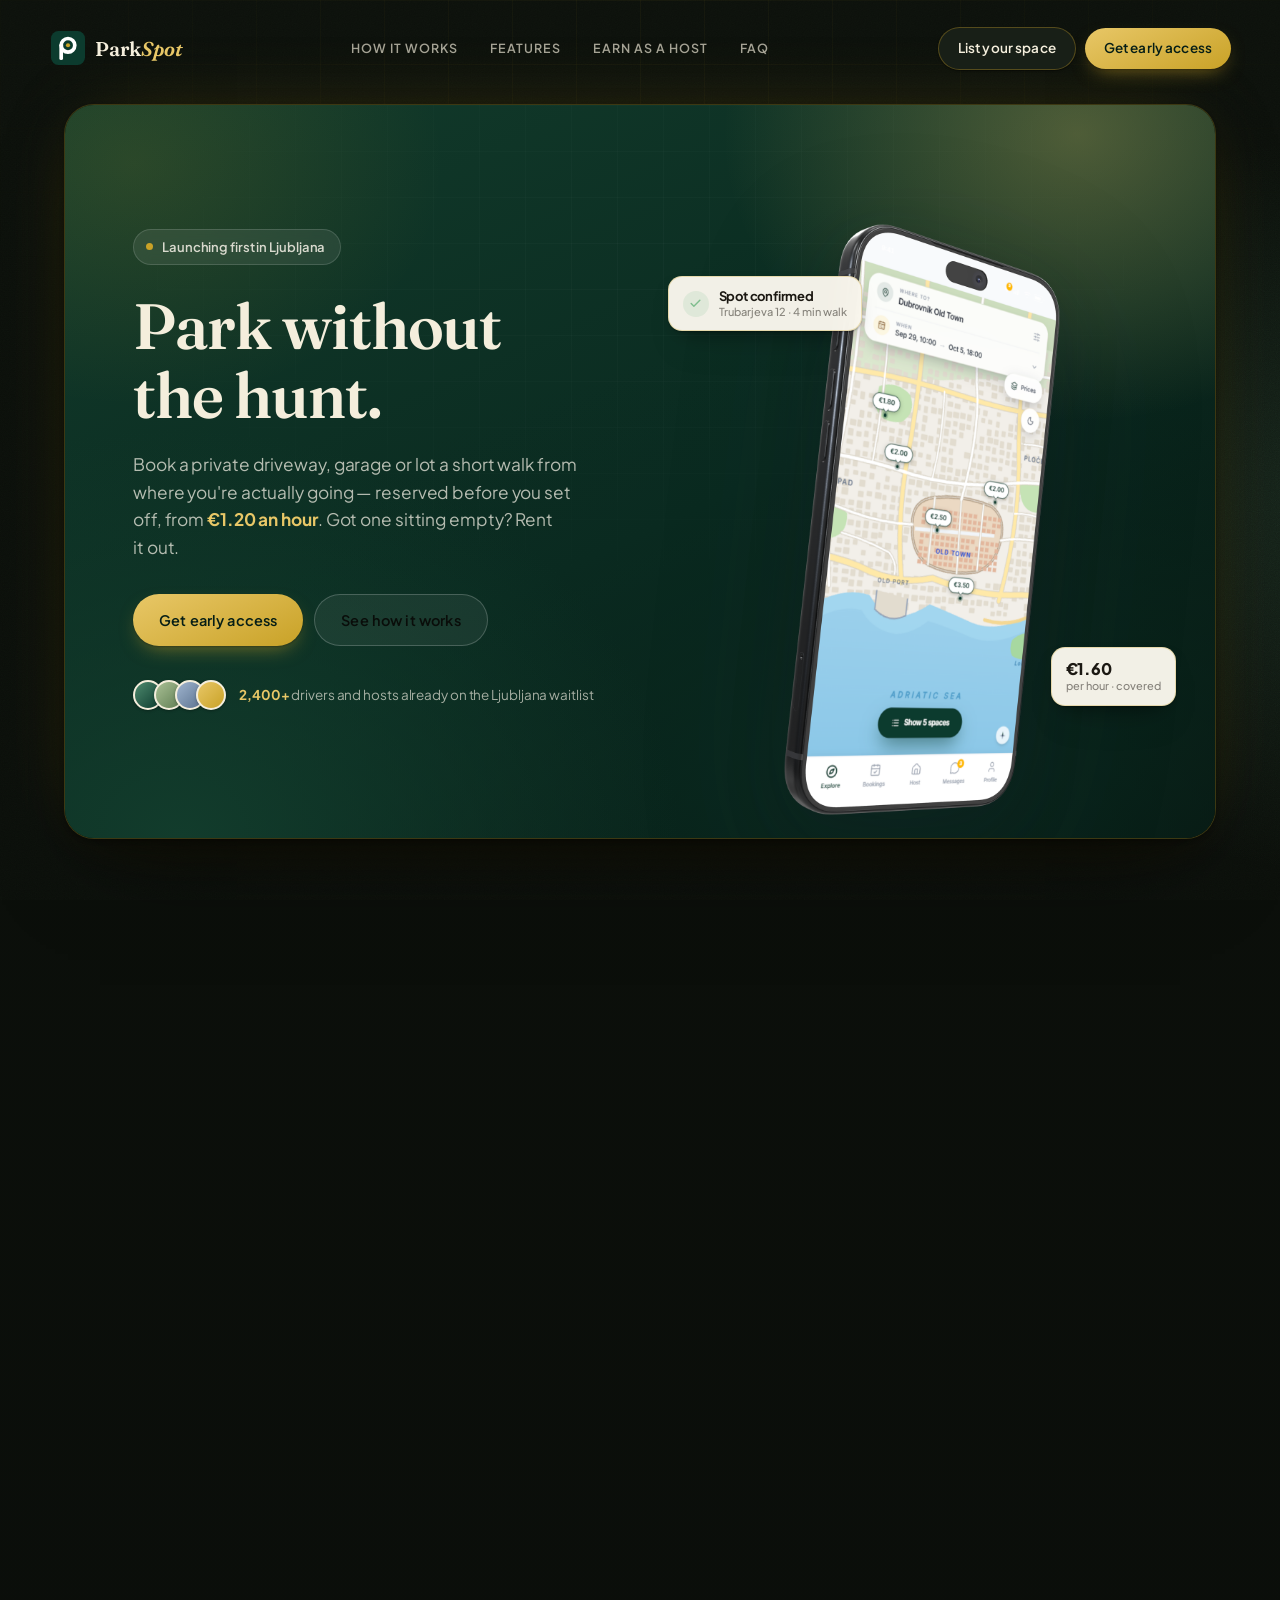
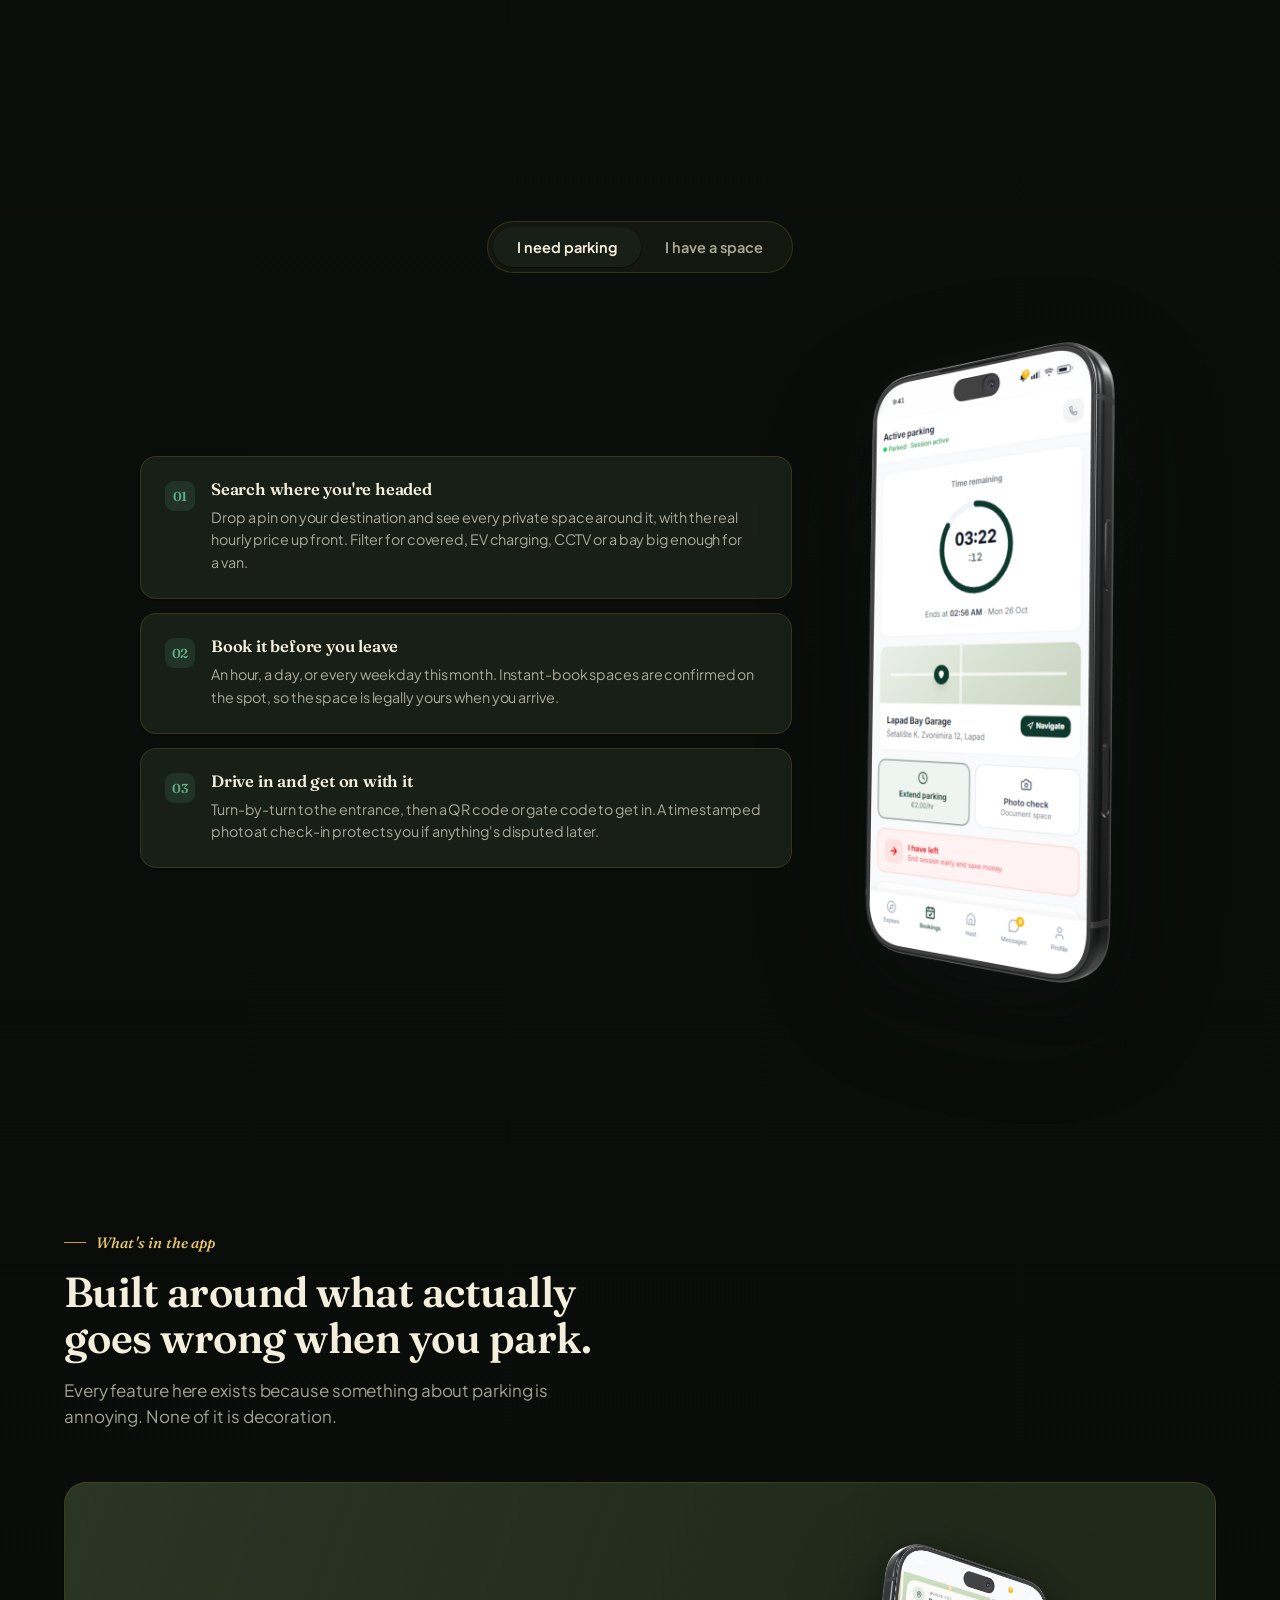
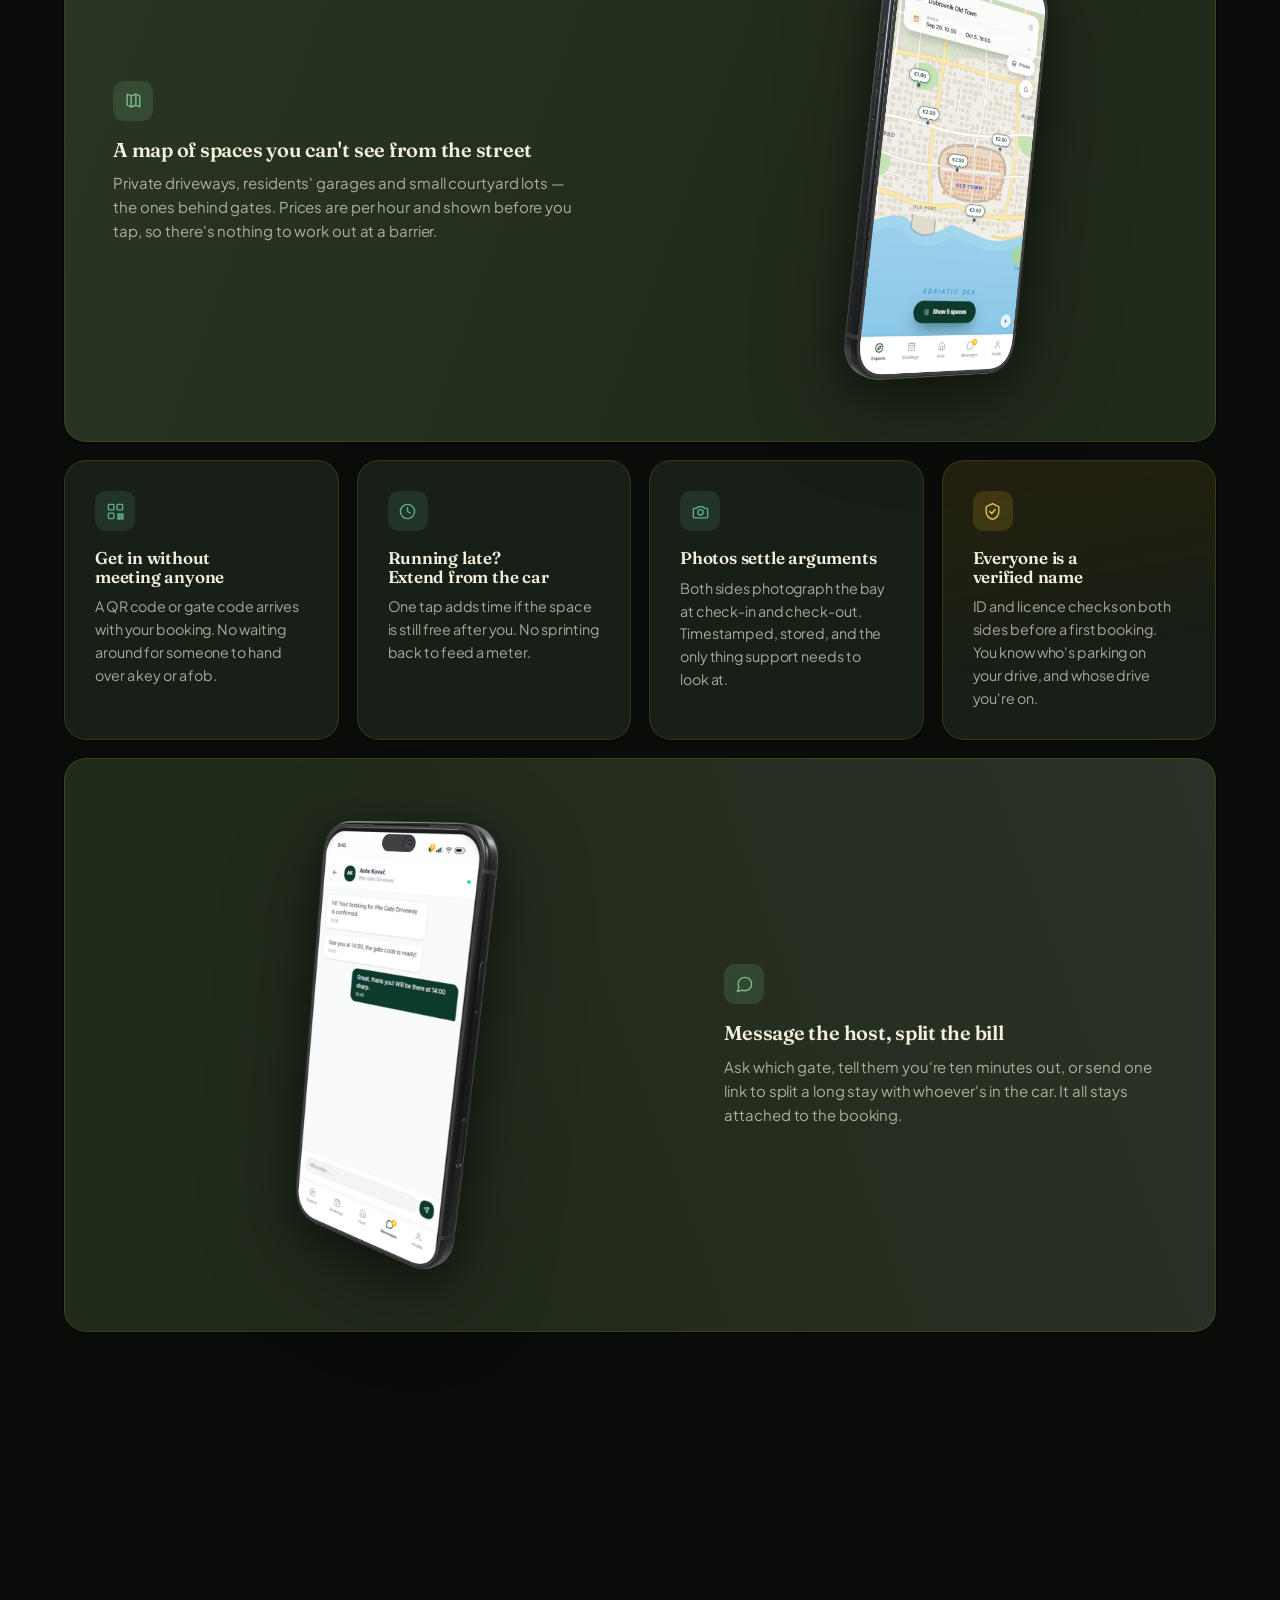
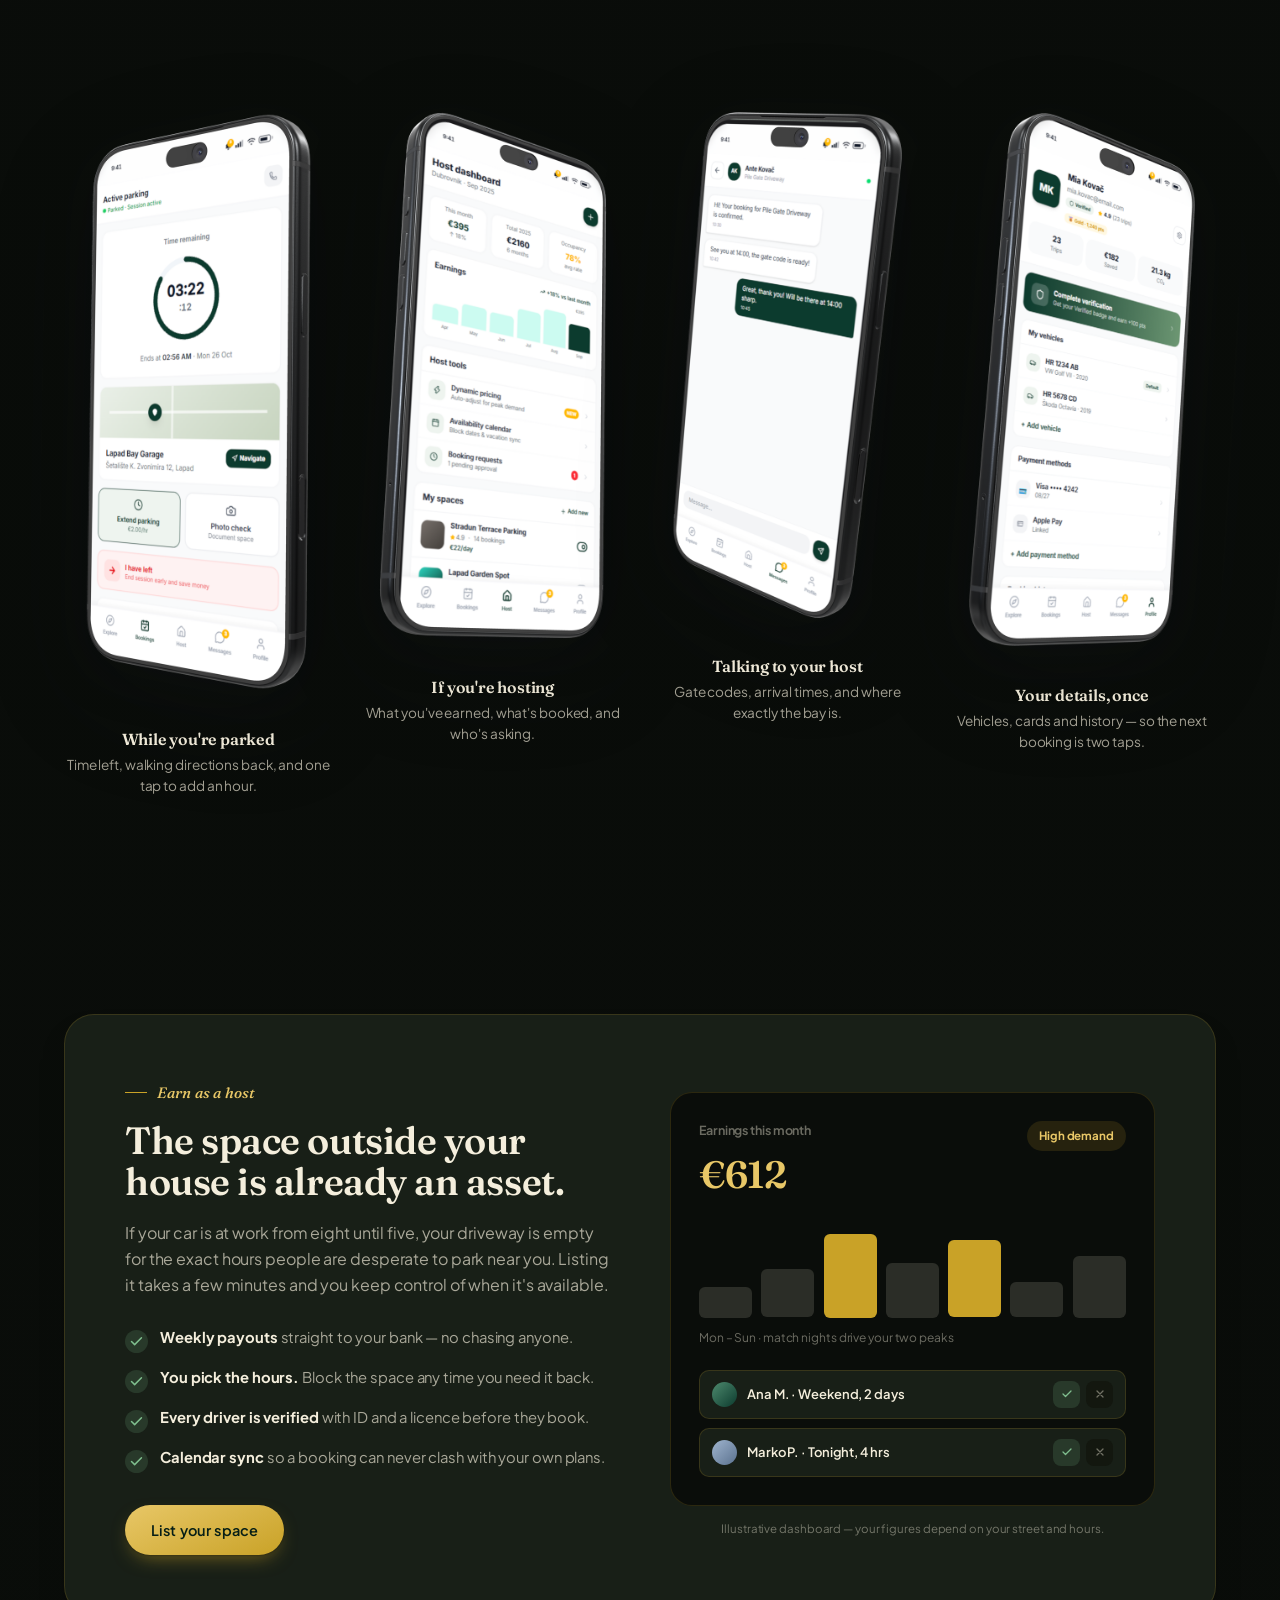
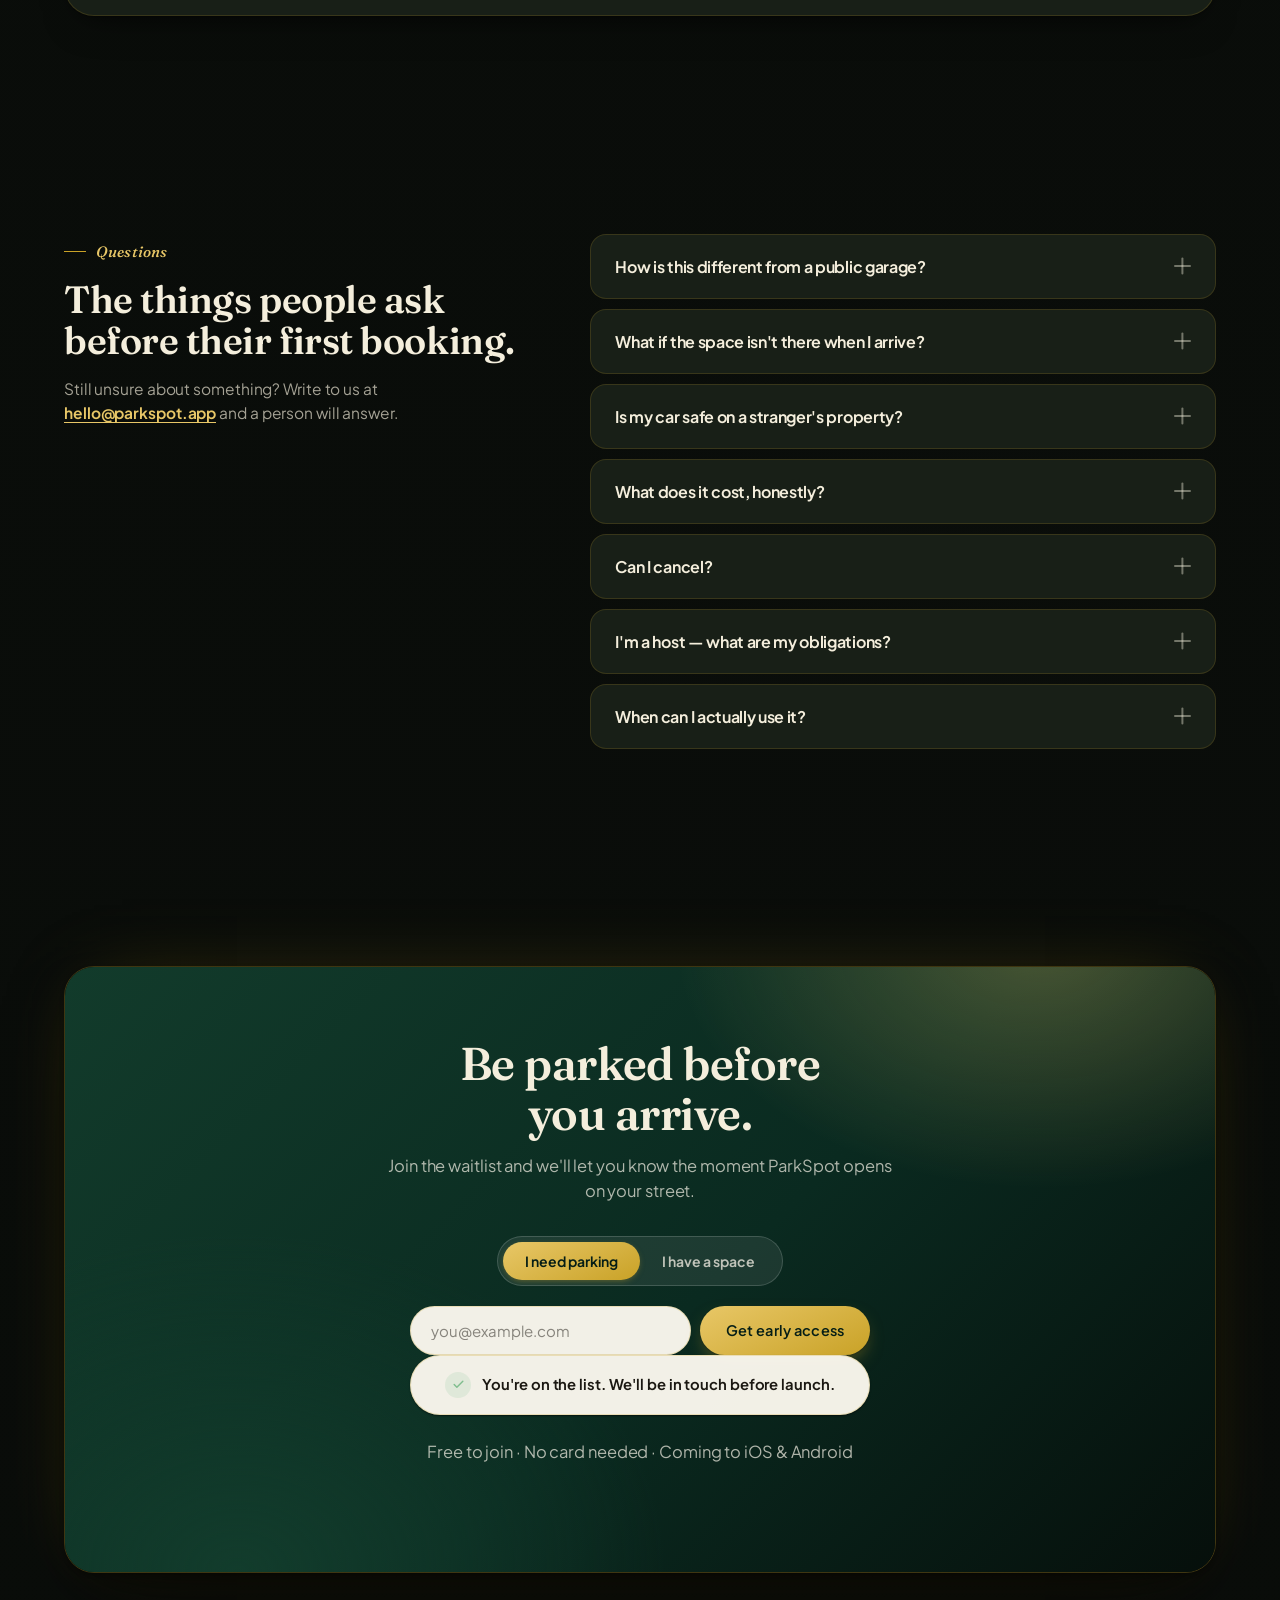
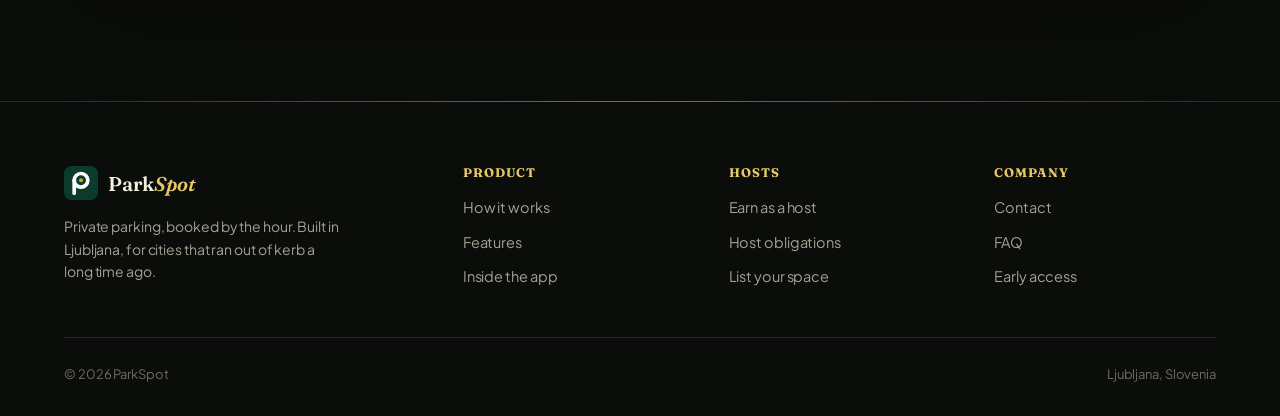
==== commit 37fe3e78: "Give the site a dark luxury makeover: serif type, brass/gold accents Switch to a Fraunces serif for " ====
--- a/index.html
+++ b/index.html
@@ -5,11 +5,11 @@
 <meta name="viewport" content="width=device-width, initial-scale=1">
 <title>ParkSpot — Book a private parking spot before you arrive</title>
 <meta name="description" content="ParkSpot lets drivers book private driveways, garages and lots by the hour, and lets hosts earn from space that sits empty. Launching in Ljubljana.">
-<meta name="theme-color" content="#F6F5F2">
-<link rel="icon" href="data:image/svg+xml,%3Csvg xmlns='http://www.w3.org/2000/svg' viewBox='0 0 100 100'%3E%3Crect width='100' height='100' rx='22' fill='%230C3B2E'/%3E%3Cg fill='none' stroke='%23fff' stroke-width='10.8' stroke-linecap='round'%3E%3Ccircle cx='50' cy='42' r='20'/%3E%3Cpath d='M30 42V80'/%3E%3C/g%3E%3Ccircle cx='50' cy='42' r='6.1' fill='%23FFBA00'/%3E%3C/svg%3E">
+<meta name="theme-color" content="#0E2A20">
+<link rel="icon" href="data:image/svg+xml,%3Csvg xmlns='http://www.w3.org/2000/svg' viewBox='0 0 100 100'%3E%3Crect width='100' height='100' rx='22' fill='%230C3B2E'/%3E%3Cg fill='none' stroke='%23fff' stroke-width='10.8' stroke-linecap='round'%3E%3Ccircle cx='50' cy='42' r='20'/%3E%3Cpath d='M30 42V80'/%3E%3C/g%3E%3Ccircle cx='50' cy='42' r='6.1' fill='%23C9A227'/%3E%3C/svg%3E">
 <link rel="preconnect" href="https://fonts.googleapis.com">
 <link rel="preconnect" href="https://fonts.gstatic.com" crossorigin>
-<link href="https://fonts.googleapis.com/css2?family=Plus+Jakarta+Sans:wght@400;500;600;700;800&display=swap" rel="stylesheet">
+<link href="https://fonts.googleapis.com/css2?family=Fraunces:ital,opsz,wght@0,9..144,400;0,9..144,500;0,9..144,600;0,9..144,700;1,9..144,500&family=Plus+Jakarta+Sans:wght@400;500;600;700;800&display=swap" rel="stylesheet">
 <link rel="stylesheet" href="styles.css">
 </head>
 <body>
@@ -20,7 +20,7 @@
   <div class="container nav-inner">
     <a href="#top" class="brand" aria-label="ParkSpot home">
       <span class="brand-mark">
-        <svg viewBox="0 0 100 100" aria-hidden="true"><rect width="100" height="100" rx="22" fill="#0C3B2E"/><g fill="none" stroke="#fff" stroke-width="10.8" stroke-linecap="round"><circle cx="50" cy="42" r="20"/><path d="M30 42V80"/></g><circle cx="50" cy="42" r="6.1" fill="#FFBA00"/></svg>
+        <svg viewBox="0 0 100 100" aria-hidden="true"><rect width="100" height="100" rx="22" fill="#0C3B2E"/><g fill="none" stroke="#fff" stroke-width="10.8" stroke-linecap="round"><circle cx="50" cy="42" r="20"/><path d="M30 42V80"/></g><circle cx="50" cy="42" r="6.1" fill="#C9A227"/></svg>
       </span>
       <span class="brand-word">Park<span>Spot</span></span>
     </a>
@@ -498,7 +498,7 @@
       <div class="footer-brand">
         <a href="#top" class="brand" aria-label="ParkSpot home">
           <span class="brand-mark">
-            <svg viewBox="0 0 100 100" aria-hidden="true"><rect width="100" height="100" rx="22" fill="#0C3B2E"/><g fill="none" stroke="#fff" stroke-width="10.8" stroke-linecap="round"><circle cx="50" cy="42" r="20"/><path d="M30 42V80"/></g><circle cx="50" cy="42" r="6.1" fill="#FFBA00"/></svg>
+            <svg viewBox="0 0 100 100" aria-hidden="true"><rect width="100" height="100" rx="22" fill="#0C3B2E"/><g fill="none" stroke="#fff" stroke-width="10.8" stroke-linecap="round"><circle cx="50" cy="42" r="20"/><path d="M30 42V80"/></g><circle cx="50" cy="42" r="6.1" fill="#C9A227"/></svg>
           </span>
           <span class="brand-word">Park<span>Spot</span></span>
         </a>
--- a/styles.css
+++ b/styles.css
@@ -3,52 +3,75 @@
    =================================================================== */
 
 :root {
-  /* paper & ink */
-  --paper: #F6F5F2;
-  --paper-2: #EFEEE9;
-  --card: #FFFFFF;
-  --ink: #15181F;
-  --ink-2: #565C6B;
-  --ink-3: #868C9B;
-
-  --line: rgba(21, 24, 31, 0.09);
-  --line-2: rgba(21, 24, 31, 0.14);
-
-  /* brand */
-  --brand: #0C3B2E;        /* logo green */
-  --brand-dark: #08291F;
-  --brand-tint: #E8F0EC;
-  --amber: #FFBA00;        /* the dot in the logo mark */
-  --amber-tint: #FFF3D6;
-  --amber-ink: #7A5600;    /* amber is unreadable as text, this stands in */
-  --sage: #2F6B52;
-  --sage-tint: #E8F0EC;
-
-  /* hero / cta mesh */
-  --mesh-1: #CFE4C4;
-  --mesh-2: #E4F0DC;
-  --mesh-3: #F2EFE2;
-
-  --r-sm: 12px;
-  --r-md: 18px;
-  --r-lg: 24px;
-  --r-xl: 34px;
-
-  /* soft, believable light-theme elevation */
-  --sh-sm: 0 1px 2px rgba(21, 24, 31, 0.05), 0 1px 1px rgba(21, 24, 31, 0.03);
-  --sh-md: 0 1px 2px rgba(21, 24, 31, 0.04), 0 6px 14px -8px rgba(21, 24, 31, 0.10), 0 14px 30px -18px rgba(21, 24, 31, 0.10);
-  --sh-lg: 0 2px 4px rgba(21, 24, 31, 0.04), 0 14px 28px -12px rgba(21, 24, 31, 0.12), 0 36px 60px -32px rgba(21, 24, 31, 0.16);
-  --sh-phone: 0 8px 18px -8px rgba(21, 24, 31, 0.18), 0 32px 60px -24px rgba(21, 24, 31, 0.26);
+  /* paper & ink — a private members' club after dark, not a clinical dashboard */
+  --paper: #0A0D0A;
+  --paper-2: #13170F;
+  --card: #181F17;
+  --ink: #F4EEDC;
+  --ink-2: rgba(244, 238, 220, 0.66);
+  --ink-3: rgba(244, 238, 220, 0.42);
+
+  /* reserved for the handful of surfaces that stay light (floating chips, inputs) */
+  --ink-on-light: #1B1812;
+  --ink-2-on-light: #5C5747;
+  --ink-3-on-light: rgba(27, 24, 18, 0.5);
+
+  --line: rgba(201, 162, 39, 0.18);
+  --line-2: rgba(201, 162, 39, 0.34);
+
+  /* brand — deep forest, treated like a couture house colour */
+  --brand: #0D3326;
+  --brand-dark: #061E16;
+  --brand-light: #5FAE86;
+  --brand-tint: rgba(95, 174, 134, 0.14);
+
+  /* brass / gold — the metal of the whole page now, not a sparing accent */
+  --amber: #C9A227;
+  --amber-tint: rgba(201, 162, 39, 0.14);
+  --amber-ink: #E8C767;
+  --gold: #C9A227;
+  --gold-soft: #E8C767;
+  --gold-tint: rgba(201, 162, 39, 0.14);
+  --gold-ink: #E8C767;
+
+  --sage: #7FBE8E;
+  --sage-tint: rgba(127, 190, 142, 0.16);
+
+  /* hero / cta mesh — deep emerald with a brass glow */
+  --mesh-1: #123C2C;
+  --mesh-2: #0A2A20;
+  --mesh-3: #060F0B;
+
+  --r-sm: 10px;
+  --r-md: 16px;
+  --r-lg: 22px;
+  --r-xl: 30px;
+
+  /* elevation reads through lighter surfaces + gold hairlines more than shadow, as dark UI should */
+  --sh-sm: 0 1px 2px rgba(0, 0, 0, 0.35), 0 1px 1px rgba(0, 0, 0, 0.22);
+  --sh-md: 0 1px 2px rgba(0, 0, 0, 0.3), 0 10px 22px -12px rgba(0, 0, 0, 0.55), 0 20px 40px -24px rgba(0, 0, 0, 0.5);
+  --sh-lg: 0 2px 4px rgba(0, 0, 0, 0.3), 0 20px 44px -16px rgba(0, 0, 0, 0.55), 0 48px 90px -36px rgba(0, 0, 0, 0.6);
+  --sh-phone: 0 8px 18px -8px rgba(0, 0, 0, 0.4), 0 32px 60px -24px rgba(0, 0, 0, 0.5);
+  --glow-gold: 0 0 0 1px rgba(201, 162, 39, 0.22), 0 14px 36px -14px rgba(201, 162, 39, 0.3);
 
   --container: 1200px;
   --ease: cubic-bezier(0.22, 1, 0.36, 1);
+  --serif: "Fraunces", Georgia, "Times New Roman", serif;
 }
 
 /* ===== Reset ===== */
 * { margin: 0; padding: 0; box-sizing: border-box; }
-html { scroll-behavior: smooth; scroll-padding-top: 96px; -webkit-text-size-adjust: 100%; }
+html {
+  scroll-behavior: smooth; scroll-padding-top: 96px; -webkit-text-size-adjust: 100%;
+  scrollbar-color: var(--gold) var(--paper); scrollbar-width: thin;
+}
 body {
-  background: var(--paper);
+  position: relative;
+  background:
+    radial-gradient(1100px 760px at 12% -8%, rgba(201, 162, 39, 0.10) 0%, transparent 58%),
+    radial-gradient(900px 680px at 108% 6%, rgba(95, 174, 134, 0.14) 0%, transparent 55%),
+    radial-gradient(1200px 900px at 50% 118%, rgba(18, 60, 44, 0.5) 0%, transparent 60%),
+    linear-gradient(180deg, #0C100B 0%, #090C09 40%, #0A0D0A 100%);
   color: var(--ink);
   font-family: "Plus Jakarta Sans", -apple-system, BlinkMacSystemFont, "Segoe UI", Roboto, sans-serif;
   font-size: 16px;
@@ -58,17 +81,50 @@
   -moz-osx-font-smoothing: grayscale;
   overflow-x: hidden;
 }
+/* fine film grain so the dark field reads as velvet, not a flat fill */
+body::before {
+  content: "";
+  position: fixed; inset: 0; z-index: 0; pointer-events: none;
+  opacity: 0.5; mix-blend-mode: overlay;
+  background-image: url("data:image/svg+xml,%3Csvg xmlns='http://www.w3.org/2000/svg' width='180' height='180'%3E%3Cfilter id='n'%3E%3CfeTurbulence type='fractalNoise' baseFrequency='0.85' numOctaves='2' stitchTiles='stitch'/%3E%3CfeColorMatrix type='saturate' values='0'/%3E%3C/filter%3E%3Crect width='100%25' height='100%25' filter='url(%23n)'/%3E%3C/svg%3E");
+}
+/* faint brass guilloché-style grid, like engine-turned metal, far off in the backdrop */
+body::after {
+  content: "";
+  position: fixed; inset: 0; z-index: 0; pointer-events: none;
+  background-image:
+    linear-gradient(rgba(201, 162, 39, 0.05) 1px, transparent 1px),
+    linear-gradient(90deg, rgba(201, 162, 39, 0.05) 1px, transparent 1px);
+  background-size: 64px 64px;
+  mask-image: radial-gradient(90% 70% at 50% 0%, #000 0%, transparent 70%);
+}
+#top, main, .nav, footer { position: relative; z-index: 1; }
 img, svg { display: block; max-width: 100%; }
 img { height: auto; }
 a { color: inherit; text-decoration: none; }
 ul { list-style: none; }
 button { font-family: inherit; font-size: inherit; cursor: pointer; border: none; background: none; color: inherit; }
 input { font-family: inherit; }
-::selection { background: #D5E4DC; color: var(--ink); }
-:focus-visible { outline: 2px solid var(--brand); outline-offset: 3px; border-radius: 6px; }
-
-h1, h2, h3, h4 { letter-spacing: -0.028em; line-height: 1.12; font-weight: 700; }
-h1 { letter-spacing: -0.038em; }
+::selection { background: rgba(201, 162, 39, 0.38); color: var(--ink); }
+:focus-visible { outline: 2px solid var(--gold); outline-offset: 3px; border-radius: 6px; }
+
+::-webkit-scrollbar { width: 11px; }
+::-webkit-scrollbar-track { background: var(--paper); }
+::-webkit-scrollbar-thumb {
+  background: linear-gradient(var(--gold-soft), var(--gold));
+  border-radius: 999px;
+  border: 2.5px solid var(--paper);
+}
+
+h1, h2, h3, h4 {
+  font-family: var(--serif);
+  font-optical-sizing: auto;
+  letter-spacing: -0.012em;
+  line-height: 1.08;
+  font-weight: 600;
+  font-feature-settings: "ss01" 1;
+}
+h1 { letter-spacing: -0.018em; font-weight: 600; }
 p { text-wrap: pretty; }
 
 .container { width: 100%; max-width: var(--container); margin: 0 auto; padding: 0 24px; }
@@ -80,7 +136,7 @@
 }
 .skip-link {
   position: absolute; top: -60px; left: 16px; z-index: 300;
-  background: var(--ink); color: #fff;
+  background: var(--gold); color: var(--brand-dark);
   padding: 12px 18px; border-radius: 10px;
   font-size: 14px; font-weight: 600;
   transition: top 0.2s var(--ease);
@@ -102,11 +158,11 @@
 /* ===== Buttons ===== */
 .btn {
   display: inline-flex; align-items: center; justify-content: center; gap: 8px;
-  padding: 14px 24px;
-  border-radius: 11px;
-  font-weight: 650;
-  font-size: 15px;
-  letter-spacing: -0.012em;
+  padding: 14px 26px;
+  border-radius: 999px;
+  font-weight: 600;
+  font-size: 14.5px;
+  letter-spacing: 0.01em;
   white-space: nowrap;
   transition: background 0.22s var(--ease), color 0.22s var(--ease),
               border-color 0.22s var(--ease), box-shadow 0.22s var(--ease),
@@ -114,13 +170,23 @@
 }
 .btn:active { transform: translateY(1px); }
 .btn-primary {
-  background: var(--brand);
-  color: #fff;
-  box-shadow: 0 1px 2px rgba(21, 24, 31, 0.10), 0 6px 14px -8px rgba(12, 59, 46, 0.42);
-}
+  position: relative;
+  overflow: hidden;
+  background: linear-gradient(155deg, var(--gold-soft) 0%, var(--gold) 100%);
+  color: var(--brand-dark);
+  box-shadow: 0 1px 2px rgba(0, 0, 0, 0.3), 0 8px 20px -8px rgba(201, 162, 39, 0.65);
+}
+.btn-primary::after {
+  content: "";
+  position: absolute; inset: 0;
+  background: linear-gradient(115deg, transparent 30%, rgba(255, 255, 255, 0.55) 48%, transparent 66%);
+  transform: translateX(-120%);
+  transition: transform 0.6s var(--ease);
+}
+.btn-primary:hover::after { transform: translateX(120%); }
 .btn-primary:hover {
-  background: var(--brand-dark);
-  box-shadow: 0 2px 4px rgba(21, 24, 31, 0.10), 0 10px 22px -8px rgba(12, 59, 46, 0.48);
+  box-shadow: 0 2px 4px rgba(0, 0, 0, 0.3), 0 14px 30px -8px rgba(201, 162, 39, 0.72);
+  transform: translateY(-1px);
 }
 .btn-ghost {
   background: var(--card);
@@ -128,8 +194,8 @@
   border: 1px solid var(--line-2);
   box-shadow: var(--sh-sm);
 }
-.btn-ghost:hover { border-color: var(--ink-3); box-shadow: var(--sh-md); }
-.btn-sm { padding: 10px 17px; font-size: 14px; border-radius: 10px; }
+.btn-ghost:hover { border-color: var(--gold); color: var(--brand); box-shadow: var(--sh-md); }
+.btn-sm { padding: 10px 19px; font-size: 13.5px; }
 
 /* ===== Pills & eyebrows ===== */
 .pill {
@@ -146,22 +212,29 @@
 }
 .pill .dot {
   width: 7px; height: 7px; border-radius: 50%;
-  background: var(--amber);
-  box-shadow: 0 0 0 0 rgba(255, 186, 0, 0.6);
+  background: var(--gold);
+  box-shadow: 0 0 0 0 rgba(201, 162, 39, 0.6);
   animation: pulse 2.4s infinite;
 }
 @keyframes pulse {
-  0%   { box-shadow: 0 0 0 0 rgba(255, 186, 0, 0.6); }
-  70%  { box-shadow: 0 0 0 7px rgba(255, 186, 0, 0); }
-  100% { box-shadow: 0 0 0 0 rgba(255, 186, 0, 0); }
+  0%   { box-shadow: 0 0 0 0 rgba(201, 162, 39, 0.6); }
+  70%  { box-shadow: 0 0 0 7px rgba(201, 162, 39, 0); }
+  100% { box-shadow: 0 0 0 0 rgba(201, 162, 39, 0); }
 }
 
 .eyebrow {
-  display: inline-block;
-  font-size: 12.5px; font-weight: 700;
-  letter-spacing: 0.1em; text-transform: uppercase;
-  color: var(--brand);
+  display: inline-flex; align-items: center; gap: 10px;
+  font-family: var(--serif);
+  font-style: italic;
+  font-size: 15px; font-weight: 500;
+  letter-spacing: 0.01em;
+  color: var(--gold-ink);
   margin-bottom: 16px;
+}
+.eyebrow::before {
+  content: "";
+  width: 22px; height: 1px;
+  background: var(--gold);
 }
 
 /* ===== Nav ===== */
@@ -180,7 +253,7 @@
 }
 .nav.scrolled { padding: 12px 0; }
 .nav.scrolled .nav-inner {
-  background: rgba(255, 255, 255, 0.82);
+  background: rgba(10, 13, 10, 0.78);
   border-color: var(--line);
   backdrop-filter: blur(16px) saturate(1.4);
   -webkit-backdrop-filter: blur(16px) saturate(1.4);
@@ -190,17 +263,18 @@
 .brand { display: flex; align-items: center; gap: 10px; font-size: 19px; }
 .brand-mark { width: 34px; height: 34px; flex-shrink: 0; }
 .brand-mark svg { width: 100%; height: 100%; }
-/* two-tone wordmark: "Park" in ink, "Spot" in the logo green */
-.brand-word { font-weight: 800; font-size: 19px; letter-spacing: -0.035em; color: var(--ink); }
-.brand-word span { color: var(--brand); }
+/* two-tone wordmark: "Park" in ink, "Spot" in brass italic */
+.brand-word { font-family: var(--serif); font-weight: 600; font-size: 20px; letter-spacing: -0.01em; color: var(--ink); }
+.brand-word span { color: var(--gold-soft); font-style: italic; }
 
 .nav-links { display: flex; align-items: center; gap: 4px; }
 .nav-links a {
-  font-size: 14.5px; font-weight: 600; color: var(--ink-2);
+  font-size: 12.5px; font-weight: 600; color: var(--ink-2);
+  text-transform: uppercase; letter-spacing: 0.08em;
   padding: 8px 14px; border-radius: 9px;
   transition: color 0.2s var(--ease), background 0.2s var(--ease);
 }
-.nav-links a:hover { color: var(--ink); background: rgba(21, 24, 31, 0.05); }
+.nav-links a:hover { color: var(--gold-soft); background: rgba(201, 162, 39, 0.08); }
 .nav-cta { display: flex; align-items: center; gap: 9px; }
 
 .nav-burger {
@@ -232,17 +306,29 @@
   border-radius: var(--r-xl);
   overflow: hidden;
   background: var(--mesh-3);
-  box-shadow: var(--sh-lg);
+  border: 1px solid rgba(201, 162, 39, 0.28);
+  box-shadow: var(--sh-lg), 0 0 80px -30px rgba(201, 162, 39, 0.35);
   isolation: isolate;
 }
-/* soft colour field, the way a real brand gradient behaves */
+/* deep emerald field with a brass glow — the luxury signal for the page */
 .hero-mesh {
   position: absolute; inset: 0; z-index: 0;
   background:
-    radial-gradient(70% 90% at 14% 18%, var(--mesh-1) 0%, transparent 62%),
-    radial-gradient(60% 80% at 52% 8%, var(--mesh-2) 0%, transparent 65%),
-    radial-gradient(90% 100% at 96% 92%, #F7F3E7 0%, transparent 60%),
-    linear-gradient(135deg, #E8F1E0 0%, #F3F1E6 52%, #FAF8F2 100%);
+    radial-gradient(55% 70% at 88% 4%, rgba(232, 199, 103, 0.3) 0%, transparent 56%),
+    radial-gradient(45% 55% at 6% 8%, rgba(201, 162, 39, 0.14) 0%, transparent 60%),
+    radial-gradient(70% 90% at 10% 100%, var(--mesh-1) 0%, transparent 62%),
+    radial-gradient(90% 90% at 70% 90%, var(--mesh-2) 0%, transparent 65%),
+    linear-gradient(155deg, #123B2B 0%, #0A2A20 55%, var(--mesh-3) 100%);
+}
+.hero-mesh::after {
+  content: "";
+  position: absolute; inset: 0;
+  background-image:
+    linear-gradient(rgba(255, 255, 255, 0.05) 1px, transparent 1px),
+    linear-gradient(90deg, rgba(255, 255, 255, 0.05) 1px, transparent 1px);
+  background-size: 46px 46px;
+  mask-image: radial-gradient(70% 70% at 50% 20%, #000 0%, transparent 75%);
+  opacity: 0.5;
 }
 .hero-inner {
   position: relative; z-index: 1;
@@ -251,26 +337,29 @@
   padding: 72px 48px 0 68px;
 }
 .hero-copy { padding-bottom: 76px; max-width: 540px; }
-.hero-copy h1 { font-size: clamp(42px, 5.2vw, 62px); font-weight: 800; margin-bottom: 22px; }
-.hero-copy .lead { font-size: clamp(16px, 1.35vw, 17.5px); color: var(--ink-2); line-height: 1.6; max-width: 450px; margin-bottom: 32px; }
-.hero-copy .lead b { color: var(--ink); font-weight: 700; }
+.hero-copy h1 { font-size: clamp(42px, 5.2vw, 64px); font-weight: 600; margin-bottom: 22px; color: var(--ink); }
+.hero-copy .lead { font-size: clamp(16px, 1.35vw, 17.5px); color: rgba(247, 242, 231, 0.72); line-height: 1.6; max-width: 450px; margin-bottom: 32px; }
+.hero-copy .lead b { color: var(--gold-soft); font-weight: 700; }
 .hero-cta-row { display: flex; gap: 11px; flex-wrap: wrap; margin-bottom: 34px; }
+.hero .pill { background: rgba(255, 255, 255, 0.08); border-color: rgba(255, 255, 255, 0.14); color: rgba(247, 242, 231, 0.85); }
+.hero .btn-ghost { background: rgba(255, 255, 255, 0.06); color: var(--paper); border-color: rgba(255, 255, 255, 0.2); box-shadow: none; }
+.hero .btn-ghost:hover { border-color: var(--gold); color: var(--gold-soft); background: rgba(255, 255, 255, 0.1); }
 
 .social-proof { display: flex; align-items: center; gap: 13px; }
-.social-proof p { font-size: 13.5px; color: var(--ink-2); line-height: 1.4; }
-.social-proof b { color: var(--ink); font-weight: 700; }
+.social-proof p { font-size: 13.5px; color: rgba(247, 242, 231, 0.65); line-height: 1.4; }
+.social-proof b { color: var(--gold-soft); font-weight: 700; }
 .avatars { display: flex; }
 .avatars i {
   width: 30px; height: 30px; border-radius: 50%;
-  border: 2.5px solid #fff;
+  border: 2.5px solid var(--ink);
   margin-left: -9px;
-  box-shadow: 0 1px 3px rgba(21, 24, 31, 0.14);
+  box-shadow: 0 1px 3px rgba(0, 0, 0, 0.3);
 }
 .avatars i:first-child { margin-left: 0; }
 .avatars i:nth-child(1) { background: linear-gradient(135deg, #4E8A6E, #0C3B2E); }
 .avatars i:nth-child(2) { background: linear-gradient(135deg, #A9C095, #5F7D52); }
 .avatars i:nth-child(3) { background: linear-gradient(135deg, #9FB4CE, #5B728F); }
-.avatars i:nth-child(4) { background: linear-gradient(135deg, #FFD166, #E09B00); }
+.avatars i:nth-child(4) { background: linear-gradient(135deg, var(--gold-soft), var(--gold)); }
 
 /* hero phone */
 .hero-visual {
@@ -297,17 +386,17 @@
 .chip {
   position: absolute; z-index: 3;
   display: flex; align-items: center; gap: 10px;
-  background: rgba(255, 255, 255, 0.94);
-  border: 1px solid rgba(21, 24, 31, 0.07);
+  background: rgba(250, 247, 238, 0.97);
+  border: 1px solid rgba(201, 162, 39, 0.3);
   border-radius: 14px;
   padding: 11px 14px;
   box-shadow: var(--sh-md);
   backdrop-filter: blur(10px);
   -webkit-backdrop-filter: blur(10px);
 }
-.chip-text { font-size: 13px; font-weight: 700; line-height: 1.3; letter-spacing: -0.015em; }
-.chip-text small { display: block; font-size: 11px; font-weight: 500; color: var(--ink-3); letter-spacing: 0; }
-.chip-text b { font-size: 16px; font-weight: 800; }
+.chip-text { font-size: 13px; font-weight: 700; line-height: 1.3; letter-spacing: -0.015em; color: var(--ink-on-light); }
+.chip-text small { display: block; font-size: 11px; font-weight: 500; color: var(--ink-3-on-light); letter-spacing: 0; }
+.chip-text b { font-size: 16px; font-weight: 800; color: var(--ink-on-light); }
 .chip-confirm { top: 15%; left: -24px; }
 .chip-price { bottom: 20%; right: -24px; }
 .chip-icon {
@@ -340,15 +429,16 @@
   box-shadow: var(--sh-sm);
   transition: box-shadow 0.3s var(--ease), transform 0.3s var(--ease);
 }
-.stat:hover { box-shadow: var(--sh-md); transform: translateY(-3px); }
+.stat:hover { box-shadow: var(--sh-md), var(--glow-gold); border-color: var(--line-2); transform: translateY(-3px); }
 .stat-num {
   display: block;
-  font-size: clamp(38px, 4.4vw, 52px);
-  font-weight: 800;
-  letter-spacing: -0.045em;
+  font-family: var(--serif);
+  font-size: clamp(40px, 4.6vw, 56px);
+  font-weight: 600;
+  letter-spacing: -0.02em;
   line-height: 1;
-  color: var(--brand);
-  font-variant-numeric: tabular-nums;
+  color: var(--gold-soft);
+  font-variant-numeric: oldstyle-nums;
   margin-bottom: 16px;
 }
 .stat h3 { font-size: 16.5px; margin-bottom: 8px; }
@@ -387,14 +477,15 @@
   box-shadow: var(--sh-sm);
   transition: box-shadow 0.3s var(--ease), border-color 0.3s var(--ease);
 }
-.step-card:hover { box-shadow: var(--sh-md); border-color: var(--line-2); }
+.step-card:hover { box-shadow: var(--sh-md), var(--glow-gold); border-color: var(--line-2); }
 .step-num {
   position: absolute; top: 24px; left: 24px;
   width: 30px; height: 30px; border-radius: 9px;
-  background: var(--brand-tint); color: var(--brand);
+  background: var(--brand-tint); color: var(--brand-light);
   display: flex; align-items: center; justify-content: center;
-  font-size: 12.5px; font-weight: 800;
-  font-variant-numeric: tabular-nums;
+  font-family: var(--serif);
+  font-size: 13px; font-weight: 600;
+  font-variant-numeric: oldstyle-nums;
 }
 .step-card h3 { font-size: 16.5px; margin-bottom: 7px; }
 .step-card p { font-size: 14.3px; color: var(--ink-2); line-height: 1.6; }
@@ -417,7 +508,7 @@
   box-shadow: var(--sh-sm);
   transition: box-shadow 0.35s var(--ease), transform 0.35s var(--ease), border-color 0.35s var(--ease);
 }
-.bento-card:hover { box-shadow: var(--sh-md); transform: translateY(-3px); border-color: var(--line-2); }
+.bento-card:hover { box-shadow: var(--sh-md), var(--glow-gold); transform: translateY(-3px); border-color: var(--line-2); }
 .bento-card h3 { font-size: 17px; margin-bottom: 9px; text-wrap: balance; }
 .bento-card p { font-size: 14.3px; color: var(--ink-2); line-height: 1.6; }
 
@@ -429,7 +520,8 @@
   gap: 44px;
   align-items: center;
   padding: 44px 48px;
-  background: linear-gradient(110deg, #FFFFFF 0%, #FBFAF7 70%);
+  background: linear-gradient(110deg, #2B3524 0%, #202A1B 70%);
+  border-color: rgba(201, 162, 39, 0.16);
 }
 .bento-banner .bento-copy { max-width: 470px; }
 .bento-banner h3 { font-size: 20px; margin-bottom: 11px; }
@@ -440,10 +532,10 @@
   height: auto;
   justify-self: center;
   border-radius: 20px;
-  filter: drop-shadow(0 10px 20px rgba(21, 24, 31, 0.13)) drop-shadow(0 26px 44px rgba(21, 24, 31, 0.13));
+  filter: drop-shadow(0 10px 20px rgba(0, 0, 0, 0.35)) drop-shadow(0 26px 44px rgba(0, 0, 0, 0.3));
 }
 /* second banner mirrors the first so the page alternates */
-.bento-flip { background: linear-gradient(250deg, var(--sage-tint) 0%, #FBFBF8 68%); }
+.bento-flip { background: linear-gradient(250deg, #2A3326 0%, #202A1B 68%); }
 .bento-flip .bento-copy { order: 2; }
 .bento-flip img { order: 1; }
 
@@ -452,13 +544,13 @@
   width: 40px; height: 40px;
   border-radius: 11px;
   background: var(--brand-tint);
-  color: var(--brand);
+  color: var(--brand-light);
   margin-bottom: 18px;
 }
 .feat-icon svg { width: 19px; height: 19px; }
-.bento-tint { background: linear-gradient(170deg, var(--sage-tint), #FBFBF8 70%); }
-.bento-tint .feat-icon,
-.bento-banner .feat-icon { background: #DFEAD8; color: var(--sage); }
+.bento-tint { background: linear-gradient(170deg, var(--gold-tint), var(--card) 70%); }
+.bento-tint .feat-icon { background: rgba(201, 162, 39, 0.18); color: var(--gold-ink); }
+.bento-banner .feat-icon { background: var(--sage-tint); color: var(--sage); }
 
 /* ===== Screens ===== */
 .screens-grid { display: grid; grid-template-columns: repeat(4, 1fr); gap: 26px; }
@@ -506,20 +598,20 @@
 }
 .dash-row { display: flex; justify-content: space-between; align-items: flex-start; margin-bottom: 24px; }
 .dash-label { font-size: 12.5px; font-weight: 650; color: var(--ink-3); margin-bottom: 6px; }
-.dash-value { font-size: 36px; font-weight: 800; letter-spacing: -0.04em; font-variant-numeric: tabular-nums; }
+.dash-value { font-family: var(--serif); font-size: 38px; font-weight: 600; letter-spacing: -0.02em; font-variant-numeric: oldstyle-nums; color: var(--gold-soft); }
 .badge {
   padding: 6px 12px; border-radius: 999px;
   font-size: 11.5px; font-weight: 700;
-  background: var(--amber-tint); color: var(--amber-ink);
+  background: var(--gold-tint); color: var(--gold-ink);
 }
 .bars { display: flex; align-items: flex-end; gap: 9px; height: 88px; margin-bottom: 12px; }
 .bars .bar {
   flex: 1; height: var(--h, 50%);
   border-radius: 6px;
-  background: #D7DCD2;
+  background: rgba(244, 238, 220, 0.14);
   transform-origin: 50% 100%;
 }
-.bars .bar-peak { background: var(--amber); }
+.bars .bar-peak { background: var(--gold); }
 .bars.is-visible .bar { animation: grow 0.8s var(--ease) both; }
 .bars.is-visible .bar:nth-child(1) { animation-delay: 0.04s; }
 .bars.is-visible .bar:nth-child(2) { animation-delay: 0.10s; }
@@ -551,9 +643,9 @@
 .req-actions button:hover { transform: scale(1.08); }
 .req-actions svg { width: 12px; height: 12px; }
 .req-approve { background: var(--sage-tint); color: var(--sage); }
-.req-approve:hover { background: #DFEAD8; }
+.req-approve:hover { background: rgba(127, 190, 142, 0.3); }
 .req-decline { background: var(--paper-2); color: var(--ink-3); }
-.req-decline:hover { background: #E3E2DC; }
+.req-decline:hover { background: rgba(244, 238, 220, 0.12); }
 .host-note { font-size: 11.5px; color: var(--ink-3); text-align: center; }
 
 /* ===== FAQ ===== */
@@ -561,7 +653,7 @@
 .faq-intro { position: sticky; top: 120px; }
 .faq-intro h2 { font-size: clamp(27px, 3.2vw, 38px); margin-bottom: 16px; text-wrap: balance; }
 .faq-intro p { font-size: 15.5px; color: var(--ink-2); }
-.faq-intro a { color: var(--brand); font-weight: 650; border-bottom: 1px solid currentColor; }
+.faq-intro a { color: var(--gold-soft); font-weight: 650; border-bottom: 1px solid currentColor; }
 
 .faq-list { display: flex; flex-direction: column; gap: 10px; }
 .faq-item {
@@ -571,7 +663,8 @@
   overflow: hidden;
   transition: border-color 0.25s var(--ease), box-shadow 0.25s var(--ease);
 }
-.faq-item.open { border-color: var(--line-2); box-shadow: var(--sh-sm); }
+.faq-item:hover { border-color: var(--line-2); }
+.faq-item.open { border-color: var(--line-2); box-shadow: var(--sh-sm), var(--glow-gold); }
 .faq-q {
   width: 100%;
   display: flex; align-items: center; justify-content: space-between; gap: 20px;
@@ -581,7 +674,7 @@
   color: var(--ink);
   transition: color 0.2s var(--ease);
 }
-.faq-q:hover { color: var(--brand); }
+.faq-q:hover { color: var(--gold-ink); }
 .faq-icon {
   position: relative;
   width: 17px; height: 17px; flex-shrink: 0;
@@ -594,8 +687,8 @@
   transition: transform 0.3s var(--ease), background 0.3s var(--ease);
 }
 .faq-icon::after { transform: translateY(-50%) rotate(90deg); }
-.faq-item.open .faq-icon::before { background: var(--brand); }
-.faq-item.open .faq-icon::after { transform: translateY(-50%) rotate(0deg); background: var(--brand); }
+.faq-item.open .faq-icon::before { background: var(--gold-ink); }
+.faq-item.open .faq-icon::after { transform: translateY(-50%) rotate(0deg); background: var(--gold-ink); }
 
 /* grid-rows animates cleanly from zero to content height */
 .faq-a {
@@ -617,15 +710,16 @@
   position: relative;
   border-radius: var(--r-xl);
   overflow: hidden;
-  box-shadow: var(--sh-lg);
+  border: 1px solid rgba(201, 162, 39, 0.28);
+  box-shadow: var(--sh-lg), 0 0 80px -30px rgba(201, 162, 39, 0.35);
   isolation: isolate;
 }
 .cta-mesh {
   position: absolute; inset: 0; z-index: 0;
   background:
-    radial-gradient(60% 90% at 18% 10%, var(--mesh-1) 0%, transparent 60%),
-    radial-gradient(70% 100% at 88% 90%, #FBF1D9 0%, transparent 62%),
-    linear-gradient(135deg, #E9F1E1 0%, #F4F1E7 55%, #FBF9F4 100%);
+    radial-gradient(55% 70% at 85% -4%, rgba(232, 199, 103, 0.28) 0%, transparent 58%),
+    radial-gradient(60% 90% at 15% 100%, var(--mesh-1) 0%, transparent 62%),
+    linear-gradient(135deg, #123B2B 0%, #0A2A20 55%, var(--mesh-3) 100%);
 }
 .cta-inner {
   position: relative; z-index: 1;
@@ -633,14 +727,14 @@
   padding: 72px 32px 76px;
   text-align: center;
 }
-.cta-inner h2 { font-size: clamp(30px, 3.8vw, 44px); font-weight: 800; margin-bottom: 14px; text-wrap: balance; }
-.cta-inner > p { font-size: 16.5px; color: var(--ink-2); margin-bottom: 32px; }
+.cta-inner h2 { font-size: clamp(30px, 3.8vw, 46px); font-weight: 600; margin-bottom: 14px; text-wrap: balance; color: var(--ink); }
+.cta-inner > p { font-size: 16.5px; color: rgba(247, 242, 231, 0.7); margin-bottom: 32px; }
 
 .role-toggle {
   position: relative;
   display: inline-flex;
-  background: rgba(255, 255, 255, 0.7);
-  border: 1px solid rgba(21, 24, 31, 0.08);
+  background: rgba(255, 255, 255, 0.08);
+  border: 1px solid rgba(255, 255, 255, 0.16);
   border-radius: 999px;
   padding: 5px;
   margin-bottom: 20px;
@@ -648,10 +742,10 @@
 .role-toggle button {
   position: relative; z-index: 1;
   padding: 10px 22px; border-radius: 999px;
-  font-size: 14px; font-weight: 650; color: var(--ink-2);
+  font-size: 14px; font-weight: 650; color: rgba(247, 242, 231, 0.75);
   transition: color 0.3s var(--ease);
 }
-.role-toggle button.active { color: #fff; }
+.role-toggle button.active { color: var(--brand-dark); }
 .role-toggle::after {
   content: "";
   position: absolute; top: 5px; left: 5px; z-index: 0;
@@ -659,47 +753,55 @@
   width: var(--thumb-w, 50%);
   transform: translateX(var(--thumb-x, 0px));
   border-radius: 999px;
-  background: var(--brand);
-  box-shadow: 0 2px 6px -2px rgba(12, 59, 46, 0.45);
+  background: linear-gradient(155deg, var(--gold-soft) 0%, var(--gold) 100%);
+  box-shadow: 0 2px 6px -2px rgba(201, 162, 39, 0.5);
   transition: transform 0.38s var(--ease), width 0.38s var(--ease);
 }
 
 .waitlist-form { display: flex; gap: 9px; max-width: 460px; margin: 0 auto; }
 .waitlist-form input {
   flex: 1;
-  background: #fff;
-  border: 1px solid var(--line-2);
-  border-radius: 11px;
-  padding: 14px 18px;
+  background: rgba(250, 247, 238, 0.97);
+  border: 1px solid rgba(201, 162, 39, 0.25);
+  border-radius: 999px;
+  padding: 14px 20px;
   font-size: 15px;
-  color: var(--ink);
+  color: var(--ink-on-light);
   transition: border-color 0.25s var(--ease), box-shadow 0.25s var(--ease);
 }
-.waitlist-form input::placeholder { color: var(--ink-3); }
+.waitlist-form input::placeholder { color: var(--ink-3-on-light); }
 .waitlist-form input:focus {
   outline: none;
-  border-color: var(--brand);
-  box-shadow: 0 0 0 3.5px rgba(12, 59, 46, 0.16);
-}
-.form-error { margin-top: 12px; font-size: 13.5px; font-weight: 600; color: #B3402A; }
+  border-color: var(--gold);
+  box-shadow: 0 0 0 3.5px rgba(201, 162, 39, 0.28);
+}
+.form-error { margin-top: 12px; font-size: 13.5px; font-weight: 600; color: #F0A98E; }
 .waitlist-success {
   display: flex; align-items: center; justify-content: center; gap: 11px;
   max-width: 460px; margin: 0 auto;
-  background: #fff;
-  border: 1px solid var(--line);
-  border-radius: 13px;
+  background: rgba(250, 247, 238, 0.97);
+  border: 1px solid rgba(201, 162, 39, 0.25);
+  border-radius: 999px;
   padding: 16px 20px;
   font-size: 14.8px; font-weight: 650;
+  color: var(--ink-on-light);
   box-shadow: var(--sh-sm);
   animation: fade-up 0.45s var(--ease) both;
 }
-.cta-note { margin-top: 24px; font-size: 12.8px; color: var(--ink-3); }
+.cta-note { margin-top: 24px; font-size: 12.8px; color: rgba(247, 242, 231, 0.55); }
 
 /* ===== Footer ===== */
-footer { border-top: 1px solid var(--line); padding: 64px 0 32px; }
+footer { border-top: 1px solid var(--line); padding: 64px 0 32px; position: relative; }
+footer::before {
+  content: "";
+  position: absolute; top: -1px; left: 0; right: 0;
+  height: 1px;
+  background: linear-gradient(90deg, transparent, var(--gold) 50%, transparent);
+  opacity: 0.6;
+}
 .footer-grid { display: grid; grid-template-columns: 1.6fr 1fr 1fr 1fr; gap: 44px; margin-bottom: 48px; }
 .footer-brand p { font-size: 14px; color: var(--ink-2); line-height: 1.6; margin-top: 15px; max-width: 280px; }
-.footer-col h4 { font-size: 12.5px; font-weight: 700; letter-spacing: 0.08em; text-transform: uppercase; color: var(--ink-3); margin-bottom: 15px; }
+.footer-col h4 { font-size: 12.5px; font-weight: 700; letter-spacing: 0.08em; text-transform: uppercase; color: var(--gold-ink); margin-bottom: 15px; }
 .footer-col ul { display: flex; flex-direction: column; gap: 10px; }
 .footer-col a { font-size: 14.5px; color: var(--ink-2); transition: color 0.2s var(--ease); }
 .footer-col a:hover { color: var(--ink); }
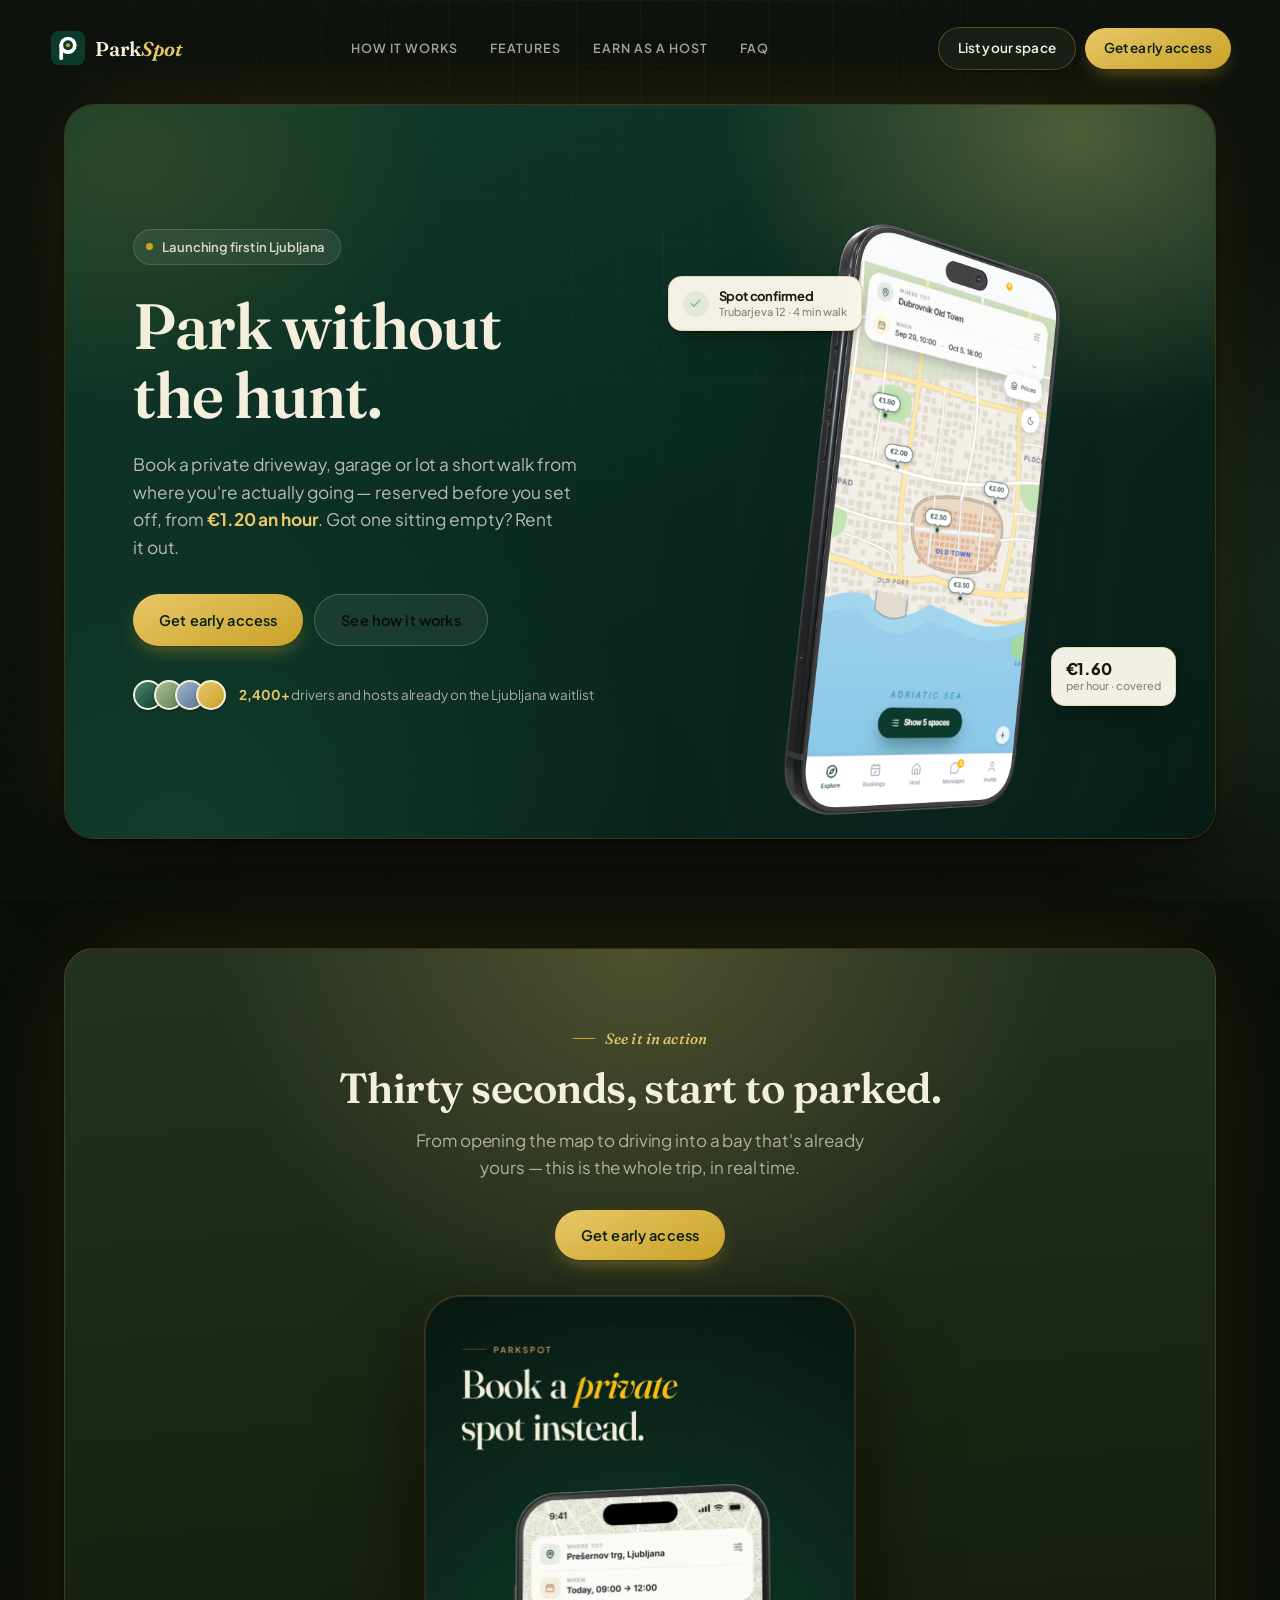
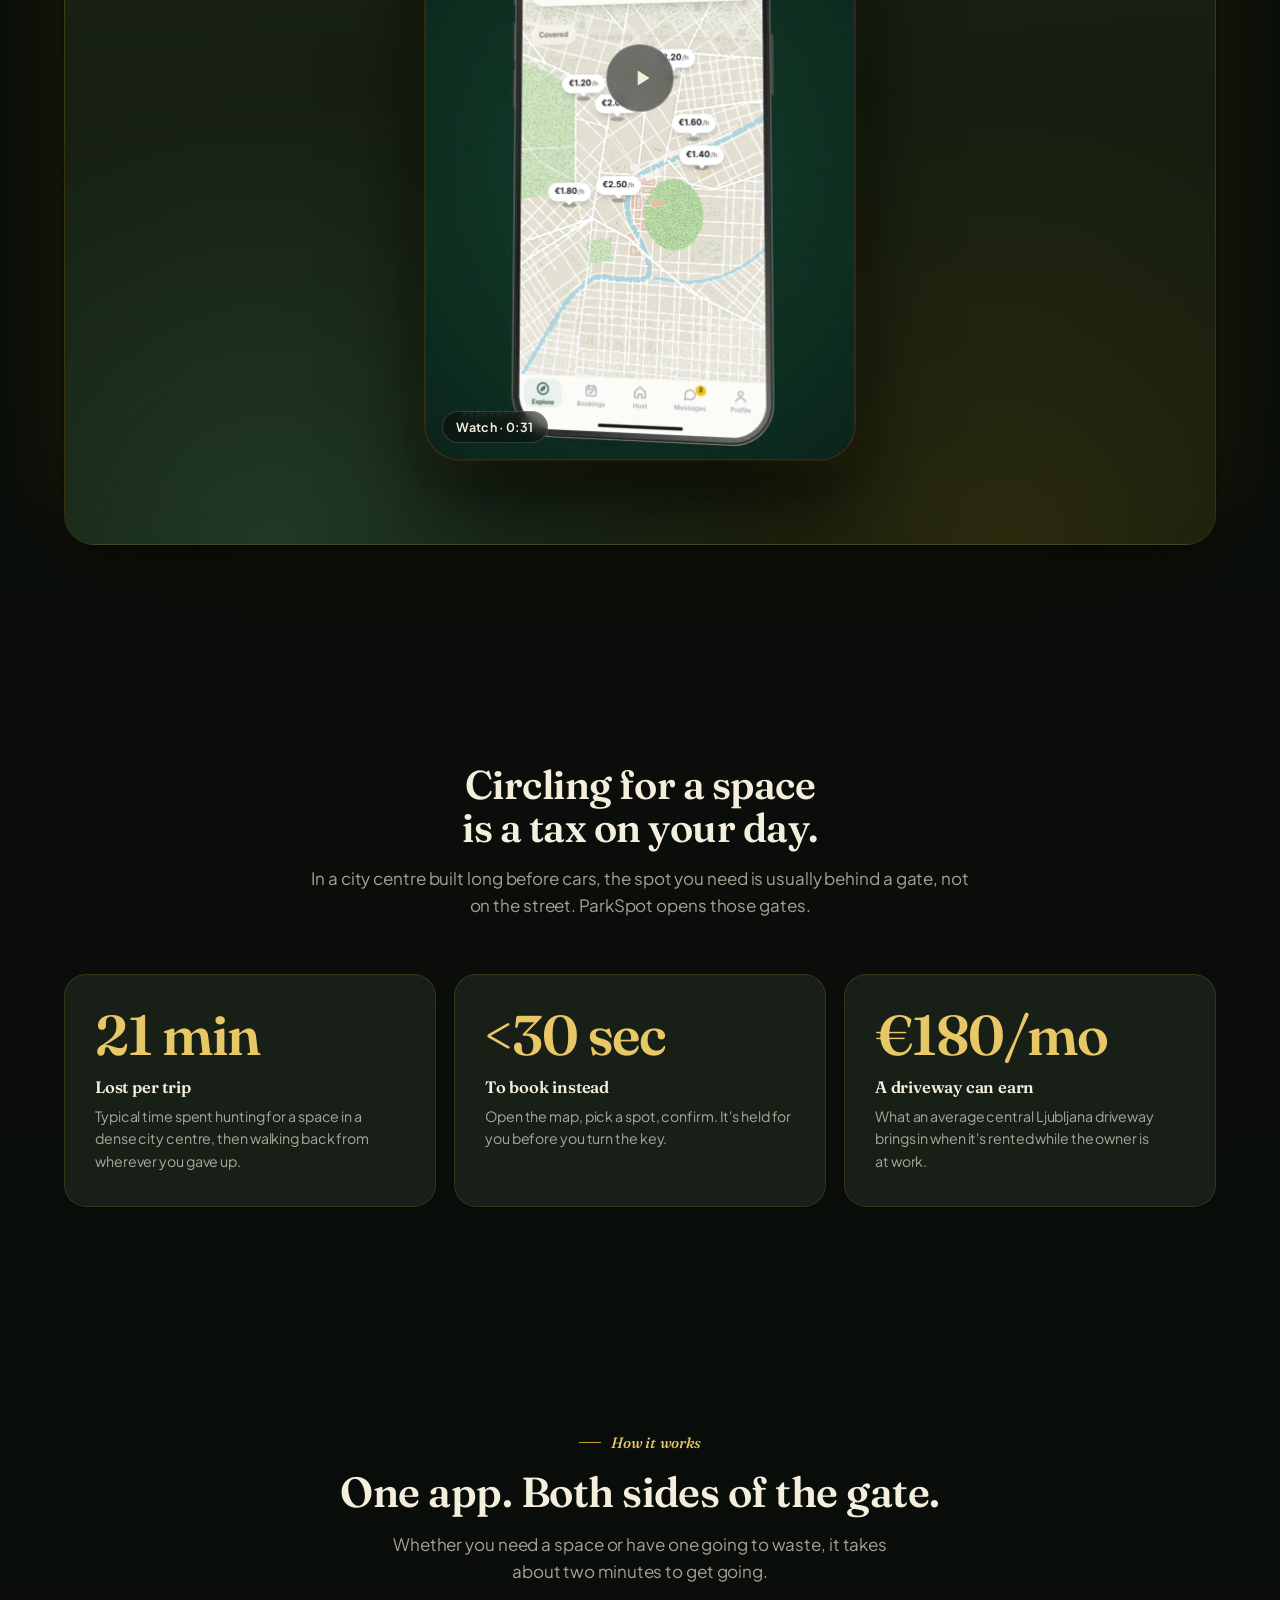
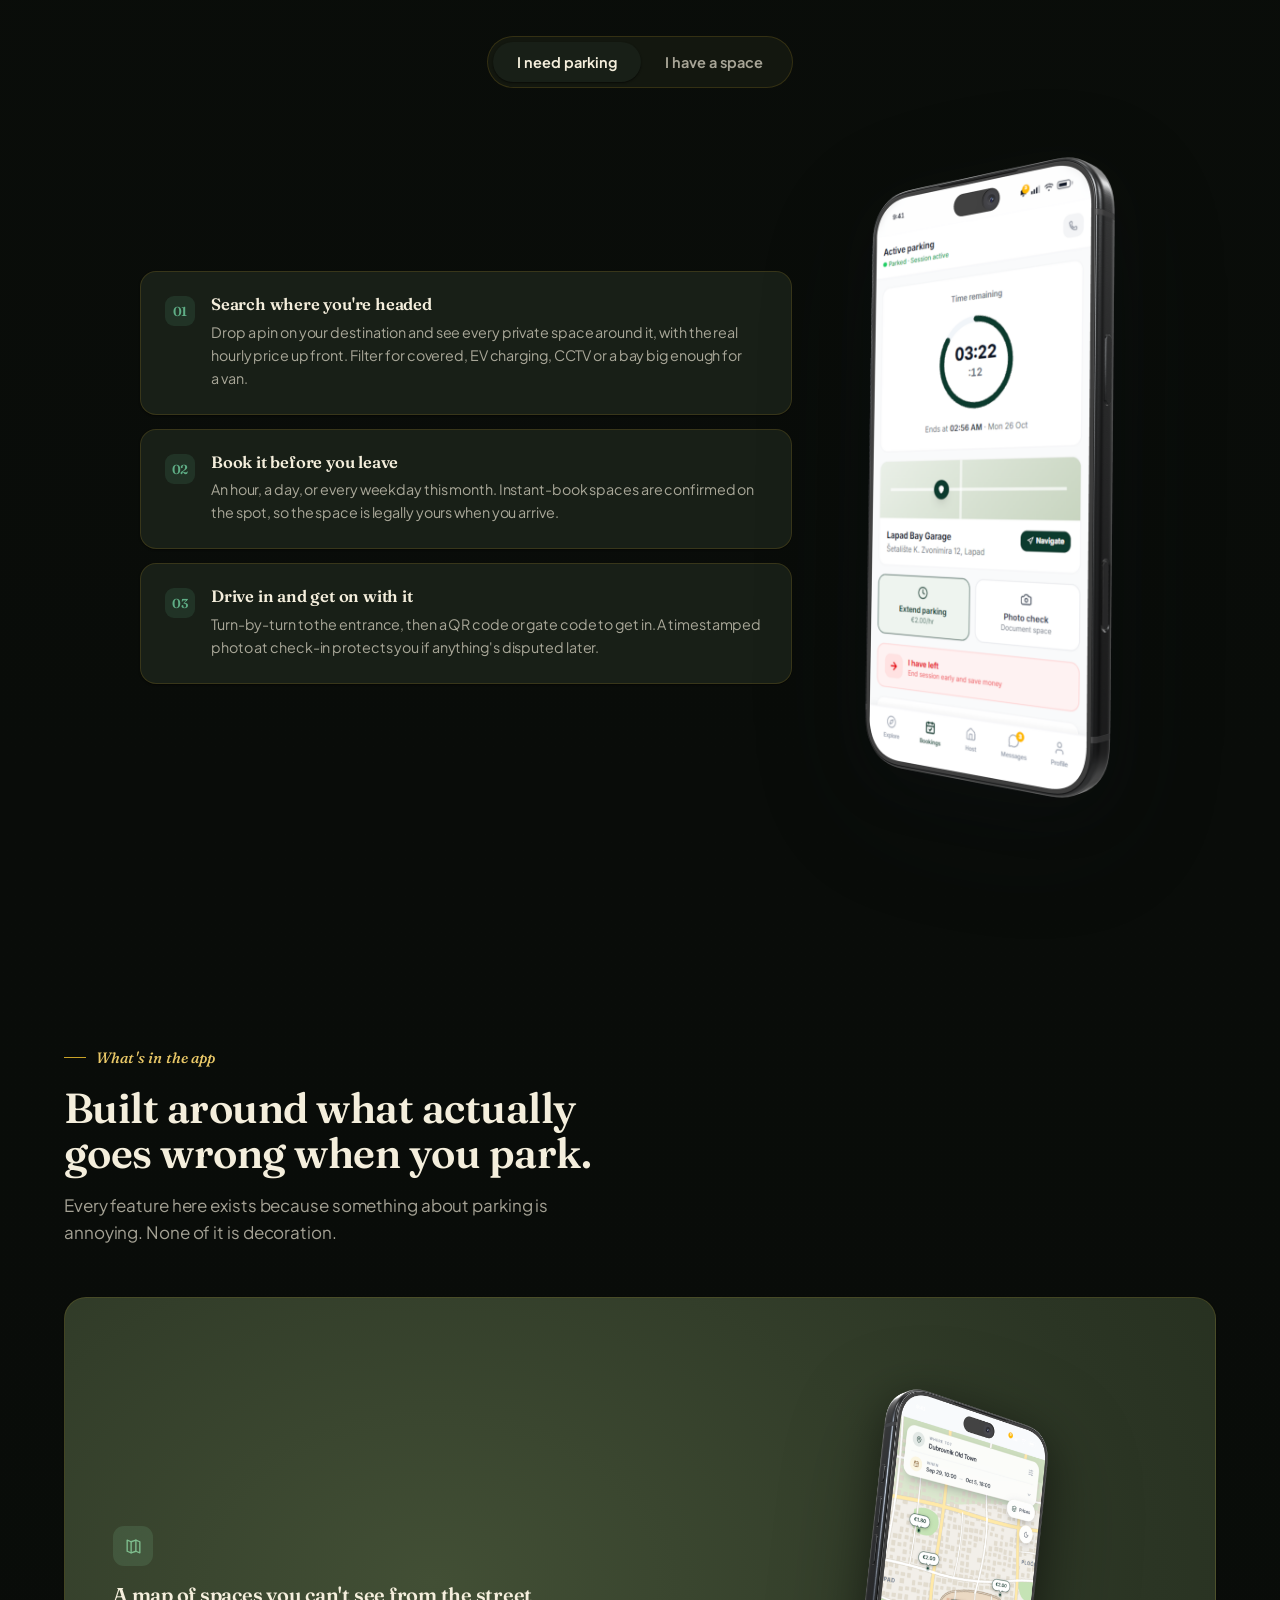
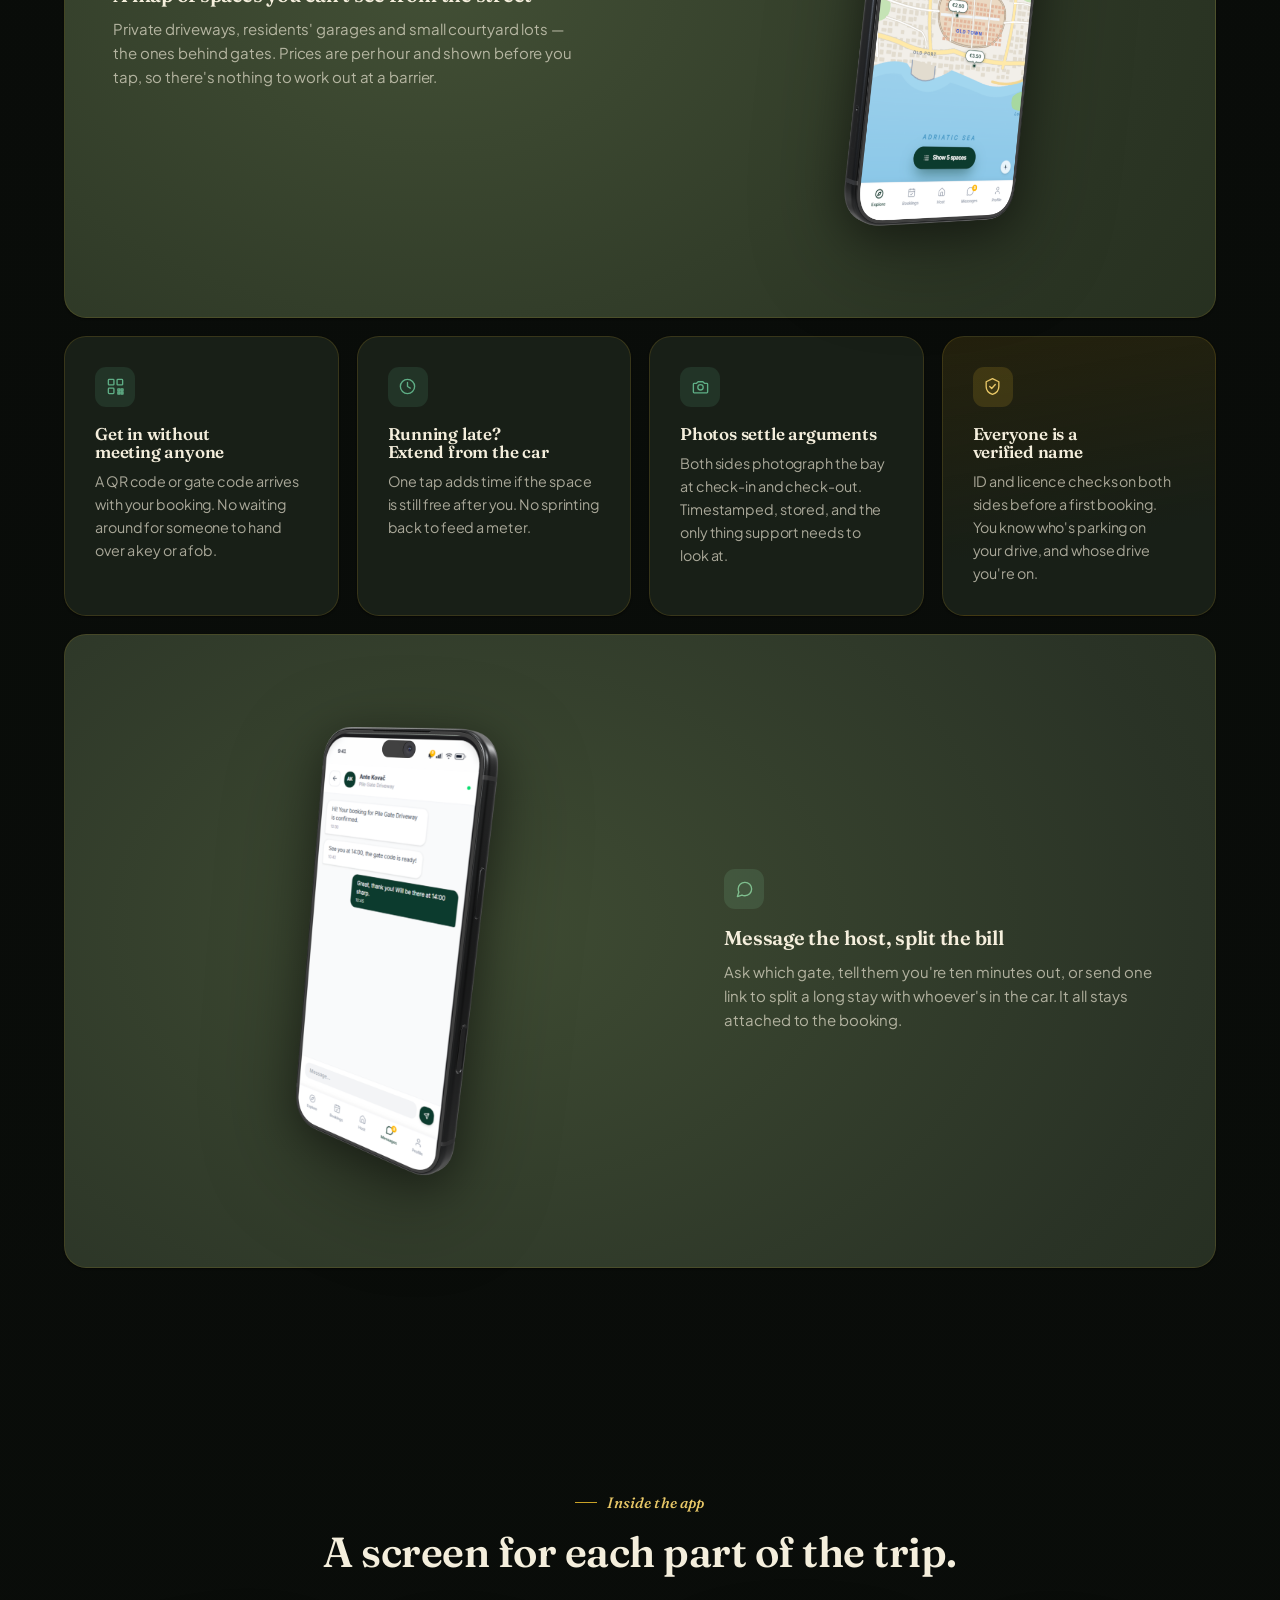
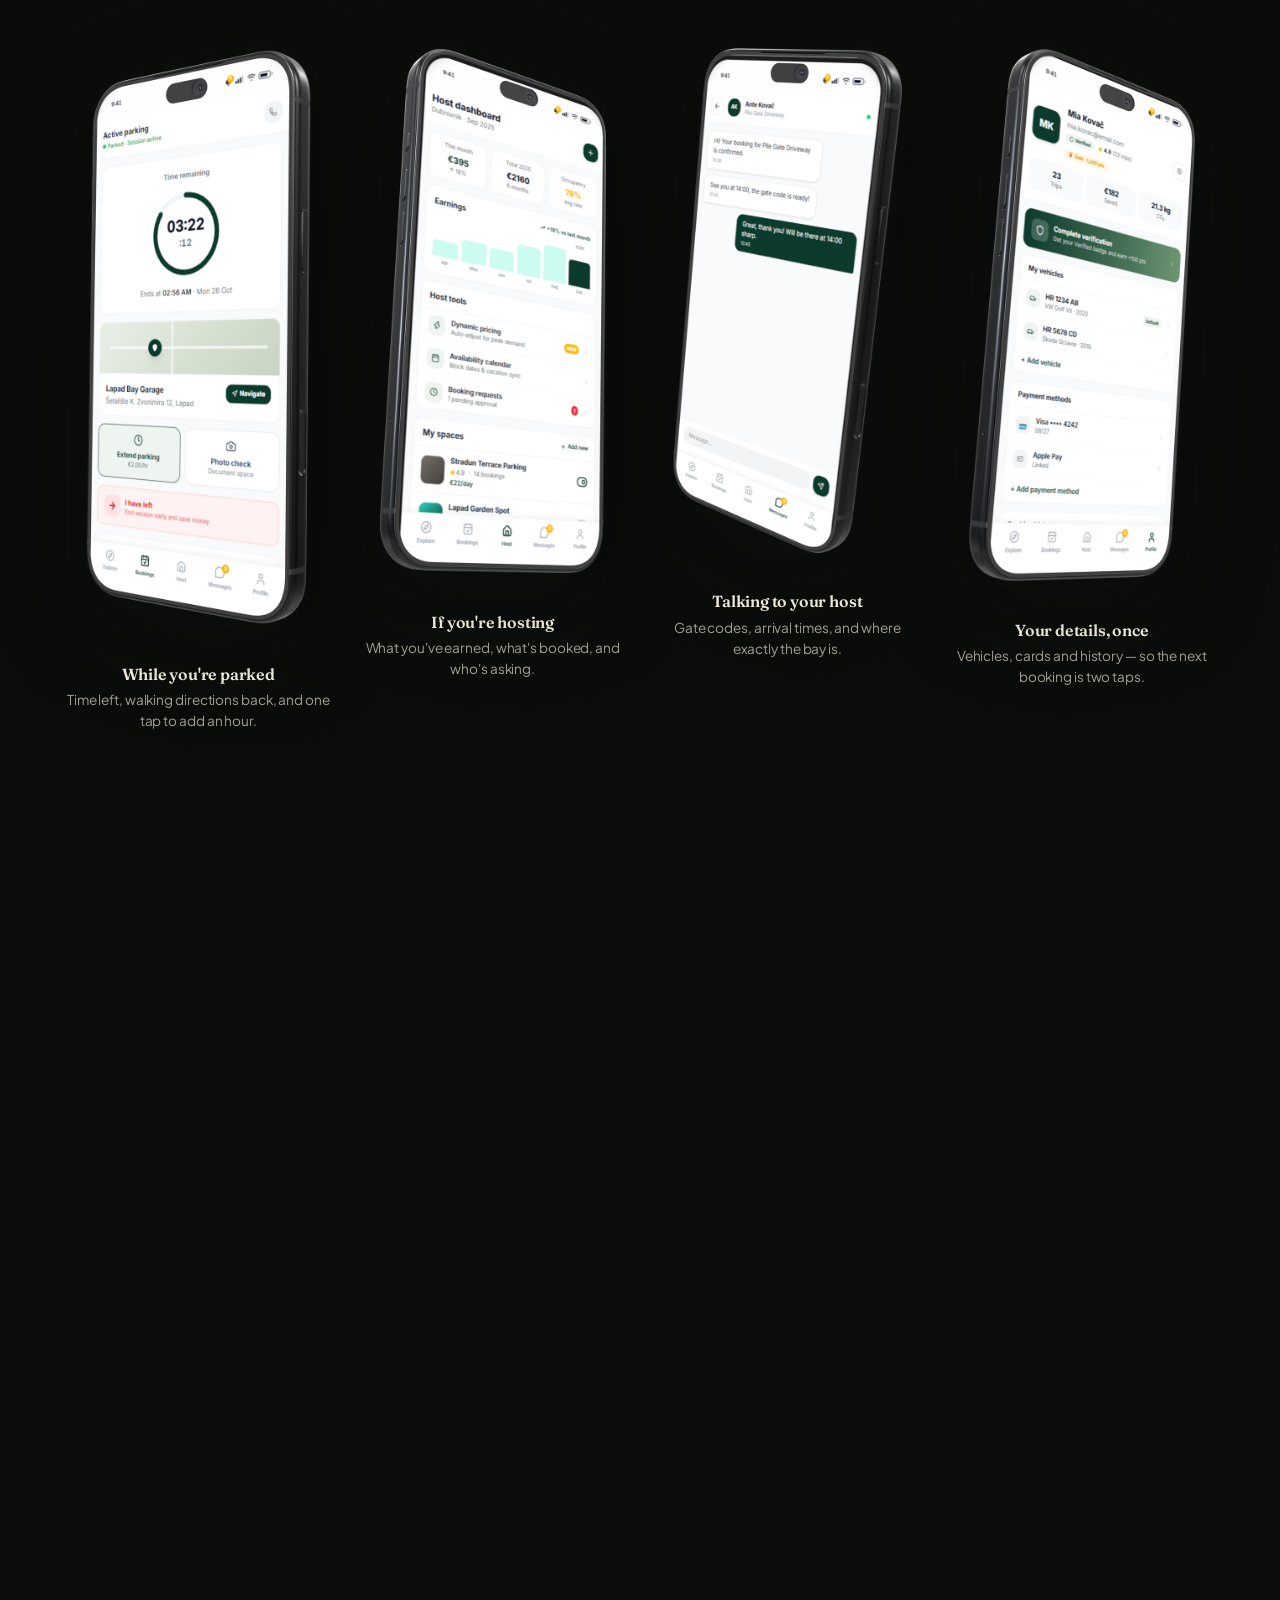
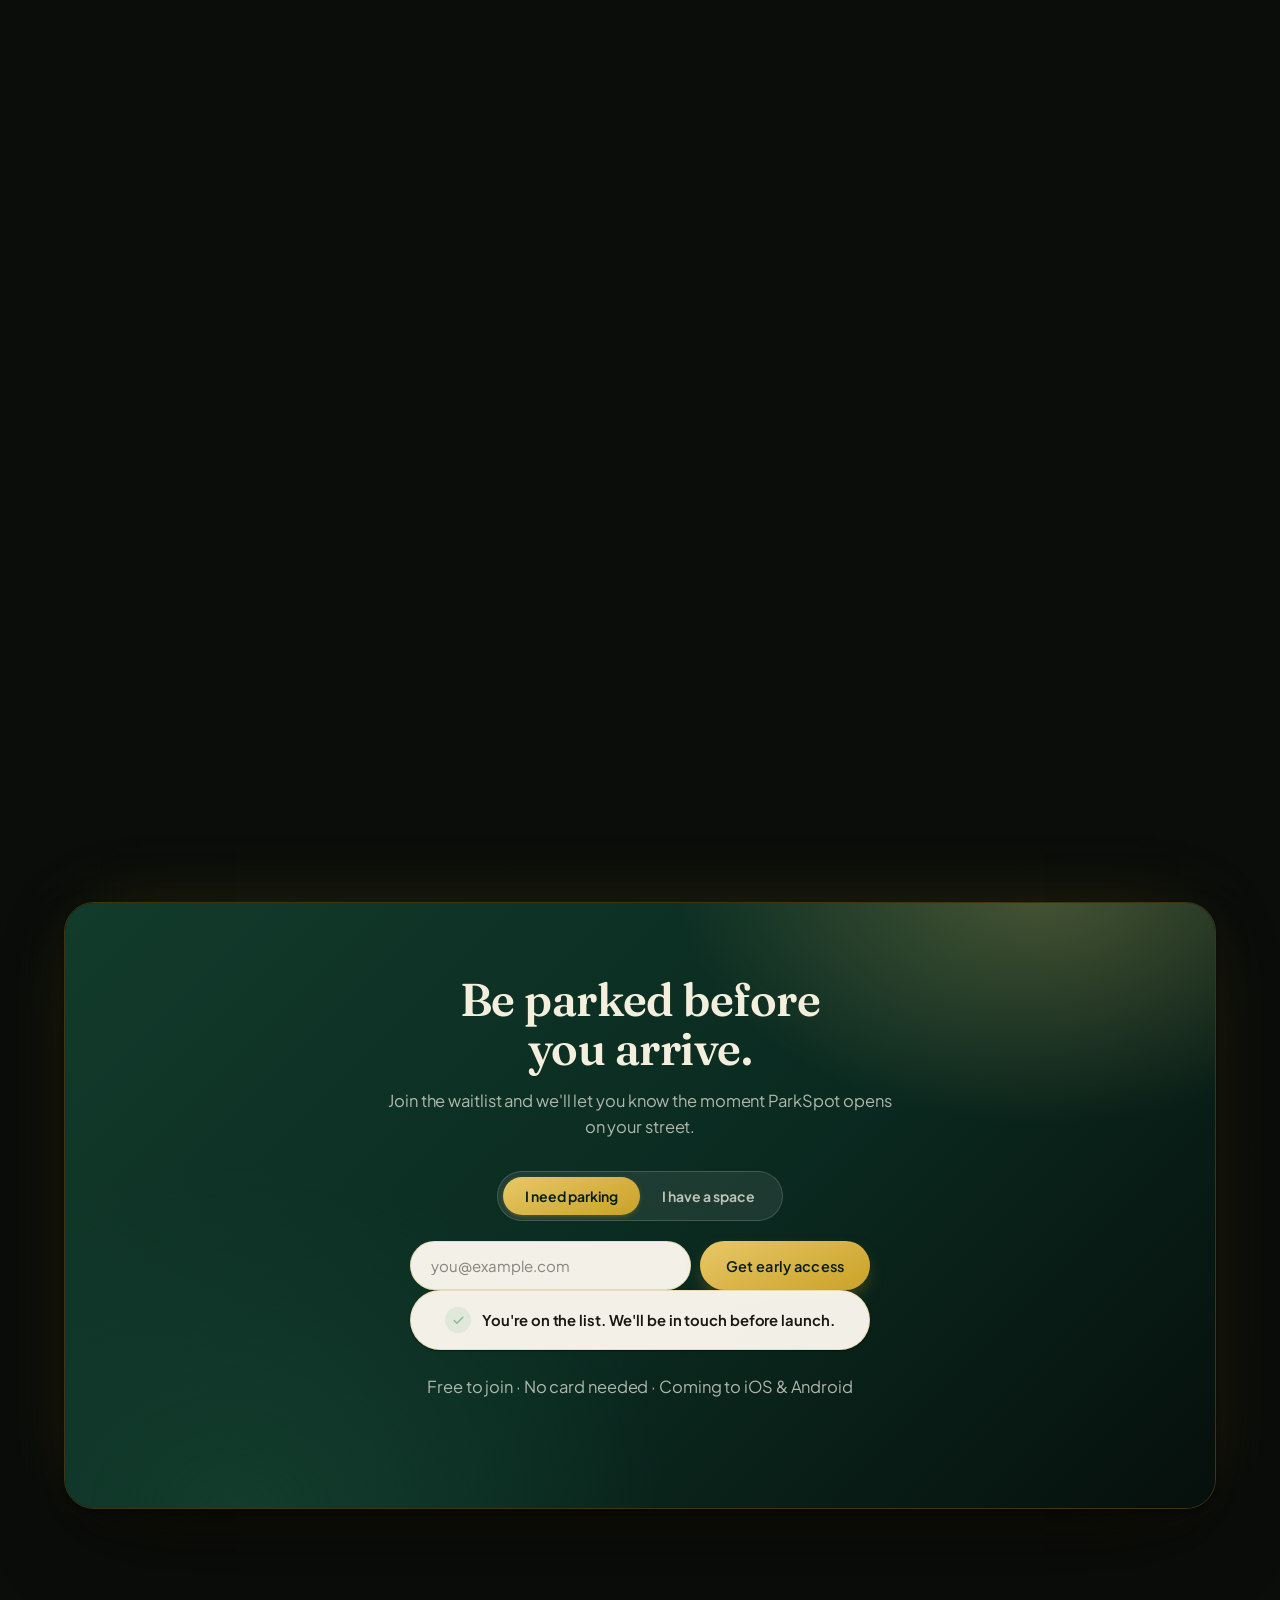
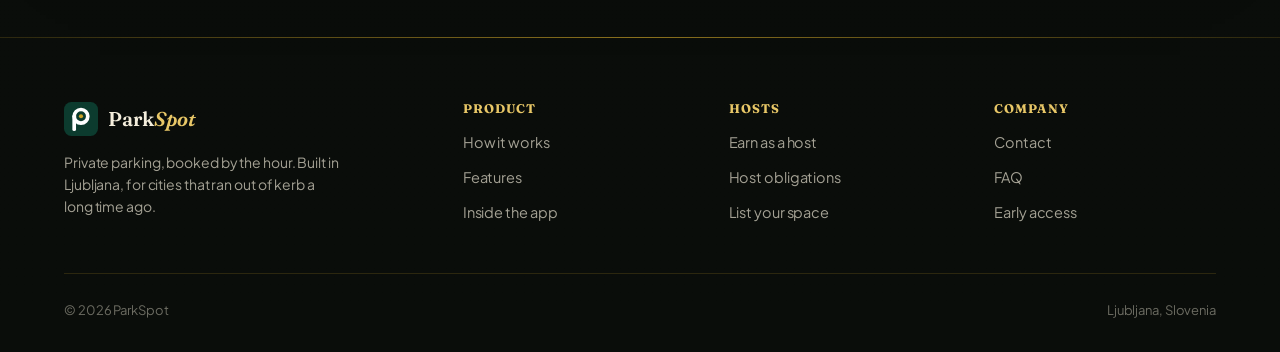
==== commit a0bc3de6: "Add promo video section with click-to-play facade Lighten the Features banner cards so the phone scr" ====
--- a/index.html
+++ b/index.html
@@ -105,6 +105,30 @@
       </div>
     </div>
   </header>
+
+  <!-- ============ PROMO VIDEO ============ -->
+  <section id="demo">
+    <div class="container">
+      <div class="demo-card reveal">
+        <div class="demo-mesh" aria-hidden="true"></div>
+        <div class="demo-head">
+          <span class="eyebrow">See it in action</span>
+          <h2>Thirty seconds, start to parked.</h2>
+          <p>From opening the map to driving into a bay that's already yours — this is the whole trip, in real time.</p>
+          <a href="#waitlist" class="btn btn-primary">Get early access</a>
+        </div>
+        <div class="demo-visual">
+          <button type="button" class="demo-play" id="demoPlay" aria-label="Play the 31-second ParkSpot demo video">
+            <img class="demo-poster" src="assets/promo-poster.webp" alt="The ParkSpot app open on a map of Ljubljana, showing hourly prices on nearby private parking spots" width="860" height="1529" fetchpriority="high">
+            <span class="demo-play-icon" aria-hidden="true">
+              <svg viewBox="0 0 24 24" fill="currentColor"><path d="M8 5v14l11-7z"/></svg>
+            </span>
+            <span class="demo-duration">Watch &middot; 0:31</span>
+          </button>
+        </div>
+      </div>
+    </div>
+  </section>
 
   <!-- ============ PROBLEM / NUMBERS ============ -->
   <section id="why">
@@ -215,7 +239,9 @@
             <h3>A map of spaces you can't see from the street</h3>
             <p>Private driveways, residents' garages and small courtyard lots — the ones behind gates. Prices are per hour and shown before you tap, so there's nothing to work out at a barrier.</p>
           </div>
-          <img src="assets/screen-explore.png" alt="Map view in the ParkSpot app with price markers on nearby private spaces" loading="lazy" width="640" height="1266">
+          <div class="bento-img-wrap">
+            <img src="assets/screen-explore.png" alt="Map view in the ParkSpot app with price markers on nearby private spaces" loading="lazy" width="640" height="1266">
+          </div>
         </article>
 
         <article class="bento-card">
@@ -258,7 +284,9 @@
             <h3>Message the host, split the bill</h3>
             <p>Ask which gate, tell them you're ten minutes out, or send one link to split a long stay with whoever's in the car. It all stays attached to the booking.</p>
           </div>
-          <img src="assets/screen-messages.png" alt="Chat in the ParkSpot app, arranging a gate code and arrival time with a host" loading="lazy" width="640" height="1301">
+          <div class="bento-img-wrap">
+            <img src="assets/screen-messages.png" alt="Chat in the ParkSpot app, arranging a gate code and arrival time with a host" loading="lazy" width="640" height="1301">
+          </div>
         </article>
       </div>
     </div>
--- a/styles.css
+++ b/styles.css
@@ -444,6 +444,84 @@
 .stat h3 { font-size: 16.5px; margin-bottom: 8px; }
 .stat p { font-size: 14.2px; color: var(--ink-2); line-height: 1.58; }
 
+/* ===== Promo video ===== */
+.demo-card {
+  position: relative;
+  overflow: hidden;
+  isolation: isolate;
+  text-align: center;
+  background: linear-gradient(175deg, #243120 0%, #161F11 60%, #0F160A 100%);
+  border: 1px solid rgba(201, 162, 39, 0.2);
+  border-radius: var(--r-xl);
+  padding: 72px 40px 84px;
+  box-shadow: var(--sh-lg), 0 0 100px -30px rgba(201, 162, 39, 0.3);
+}
+.demo-mesh {
+  position: absolute; inset: 0; z-index: 0;
+  background:
+    radial-gradient(60% 55% at 50% 0%, rgba(232, 199, 103, 0.22) 0%, transparent 62%),
+    radial-gradient(70% 60% at 18% 100%, rgba(95, 174, 134, 0.22) 0%, transparent 65%),
+    radial-gradient(70% 60% at 82% 100%, rgba(201, 162, 39, 0.14) 0%, transparent 65%);
+}
+.demo-head { position: relative; z-index: 1; max-width: 620px; margin: 0 auto 36px; }
+.demo-head h2 { font-size: clamp(28px, 3.5vw, 42px); margin-bottom: 16px; text-wrap: balance; }
+.demo-head p { font-size: 17px; color: var(--ink-2); line-height: 1.6; max-width: 480px; margin: 0 auto 28px; }
+.demo-visual { position: relative; z-index: 1; display: flex; justify-content: center; }
+
+/* shared frame for both the poster facade and the loaded player */
+.demo-play, .demo-video {
+  display: block;
+  width: min(430px, 82vw);
+  height: auto;
+  aspect-ratio: 9 / 16;
+  border-radius: 36px;
+  border: 1px solid rgba(244, 238, 220, 0.14);
+  background: var(--paper);
+  box-shadow: 0 24px 50px rgba(0, 0, 0, 0.45), 0 60px 110px -20px rgba(0, 0, 0, 0.55), var(--glow-gold);
+}
+
+/* click-to-play facade: a poster image + button, no <video> in the DOM until pressed */
+.demo-play {
+  position: relative;
+  overflow: hidden;
+  padding: 0;
+  cursor: pointer;
+  transition: transform 0.3s var(--ease), box-shadow 0.3s var(--ease);
+}
+.demo-play:hover { transform: translateY(-3px); }
+.demo-poster {
+  position: absolute; inset: 0;
+  width: 100%; height: 100%;
+  object-fit: cover;
+  border-radius: inherit;
+}
+.demo-play-icon {
+  position: absolute; top: 50%; left: 50%;
+  transform: translate(-50%, -50%);
+  width: 68px; height: 68px;
+  border-radius: 50%;
+  display: flex; align-items: center; justify-content: center;
+  background: rgba(10, 13, 10, 0.55);
+  backdrop-filter: blur(6px);
+  border: 1px solid rgba(255, 255, 255, 0.3);
+  color: var(--ink);
+  transition: background 0.25s var(--ease), color 0.25s var(--ease), transform 0.25s var(--ease);
+}
+.demo-play:hover .demo-play-icon { background: var(--gold); color: var(--brand-dark); transform: translate(-50%, -50%) scale(1.06); }
+.demo-play-icon svg { width: 26px; height: 26px; margin-left: 3px; }
+.demo-duration {
+  position: absolute; left: 16px; bottom: 16px;
+  padding: 7px 13px;
+  border-radius: 999px;
+  font-size: 12.5px; font-weight: 650; letter-spacing: 0.01em;
+  color: var(--ink);
+  background: rgba(10, 13, 10, 0.55);
+  backdrop-filter: blur(6px);
+  border: 1px solid rgba(255, 255, 255, 0.16);
+}
+
+.demo-video { object-fit: cover; }
+
 /* ===== Tabs (how it works) ===== */
 .tabs { max-width: 1000px; margin: 0 auto; }
 .tab-switch {
@@ -520,24 +598,31 @@
   gap: 44px;
   align-items: center;
   padding: 44px 48px;
-  background: linear-gradient(110deg, #2B3524 0%, #202A1B 70%);
+  background: radial-gradient(130% 170% at 32% 46%, #424F35 0%, #2B3524 48%, #1A2314 100%);
   border-color: rgba(201, 162, 39, 0.16);
 }
 .bento-banner .bento-copy { max-width: 470px; }
 .bento-banner h3 { font-size: 20px; margin-bottom: 11px; }
 .bento-banner p { font-size: 15px; }
+.bento-img-wrap {
+  justify-self: center;
+  display: flex;
+  align-items: center;
+  justify-content: center;
+  width: 100%;
+  padding: 30px;
+}
 .bento-banner img {
   width: 100%;
   max-width: 238px;
   height: auto;
-  justify-self: center;
   border-radius: 20px;
   filter: drop-shadow(0 10px 20px rgba(0, 0, 0, 0.35)) drop-shadow(0 26px 44px rgba(0, 0, 0, 0.3));
 }
 /* second banner mirrors the first so the page alternates */
-.bento-flip { background: linear-gradient(250deg, #2A3326 0%, #202A1B 68%); }
+.bento-flip { background: radial-gradient(130% 170% at 36% 46%, #3F4C33 0%, #2A3326 48%, #1A2314 100%); }
 .bento-flip .bento-copy { order: 2; }
-.bento-flip img { order: 1; }
+.bento-flip .bento-img-wrap { order: 1; }
 
 .feat-icon {
   display: flex; align-items: center; justify-content: center;
@@ -818,6 +903,7 @@
   .hero-inner { padding: 56px 0 0 44px; gap: 20px; }
   .hero-copy { padding-bottom: 60px; }
   .host-card { padding: 44px; gap: 40px; }
+  .demo-card { padding: 56px 32px 64px; }
   .faq-layout { gap: 44px; }
 }
 
@@ -837,7 +923,7 @@
   .bento-banner { grid-template-columns: 1fr; gap: 30px; padding: 36px 30px; text-align: center; }
   .bento-banner .bento-copy { max-width: none; }
   .bento-banner .feat-icon { margin-inline: auto; }
-  .bento-banner img { max-width: 210px; order: 2; }
+  .bento-img-wrap { max-width: 210px; margin-inline: auto; order: 2; padding: 22px; }
   .bento-flip .bento-copy { order: 1; }
   .host-card { grid-template-columns: 1fr; }
   .faq-layout { grid-template-columns: 1fr; gap: 36px; }
@@ -863,6 +949,7 @@
   .chip-price { right: -10px; bottom: 18%; }
 
   .host-card { padding: 30px 22px; border-radius: 24px; }
+  .demo-card { padding: 30px 22px; border-radius: 24px; }
   .dash-card { padding: 20px; }
   .cta-inner { padding: 52px 22px 56px; }
   .cta-card { border-radius: 26px; }
@@ -876,7 +963,7 @@
 @media (max-width: 520px) {
   .bento { grid-template-columns: 1fr; }
   .bento-banner { padding: 30px 22px; }
-  .bento-banner img { max-width: 182px; }
+  .bento-img-wrap { max-width: 182px; padding: 18px; }
   .screens-grid { grid-template-columns: 1fr; max-width: 270px; margin-inline: auto; }
   .footer-grid { grid-template-columns: 1fr; gap: 28px; }
   .tab-switch { width: 100%; }
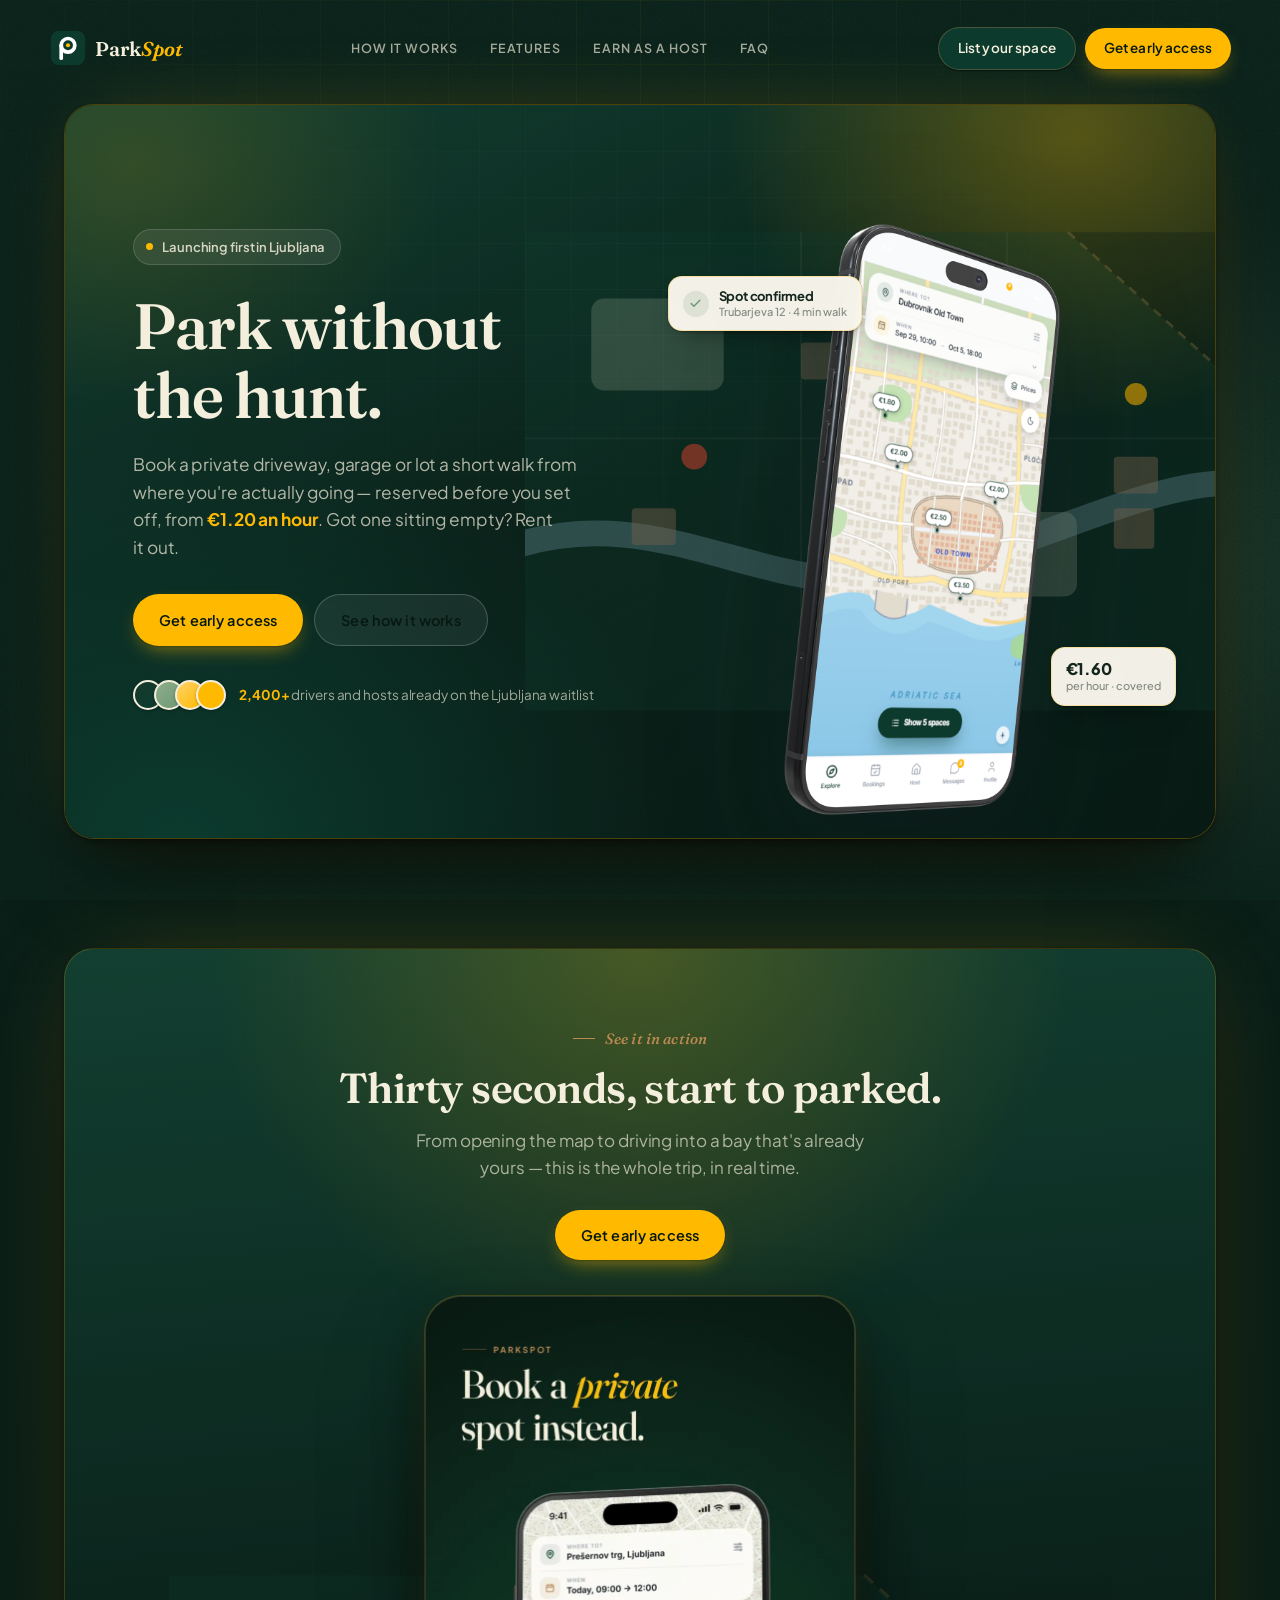
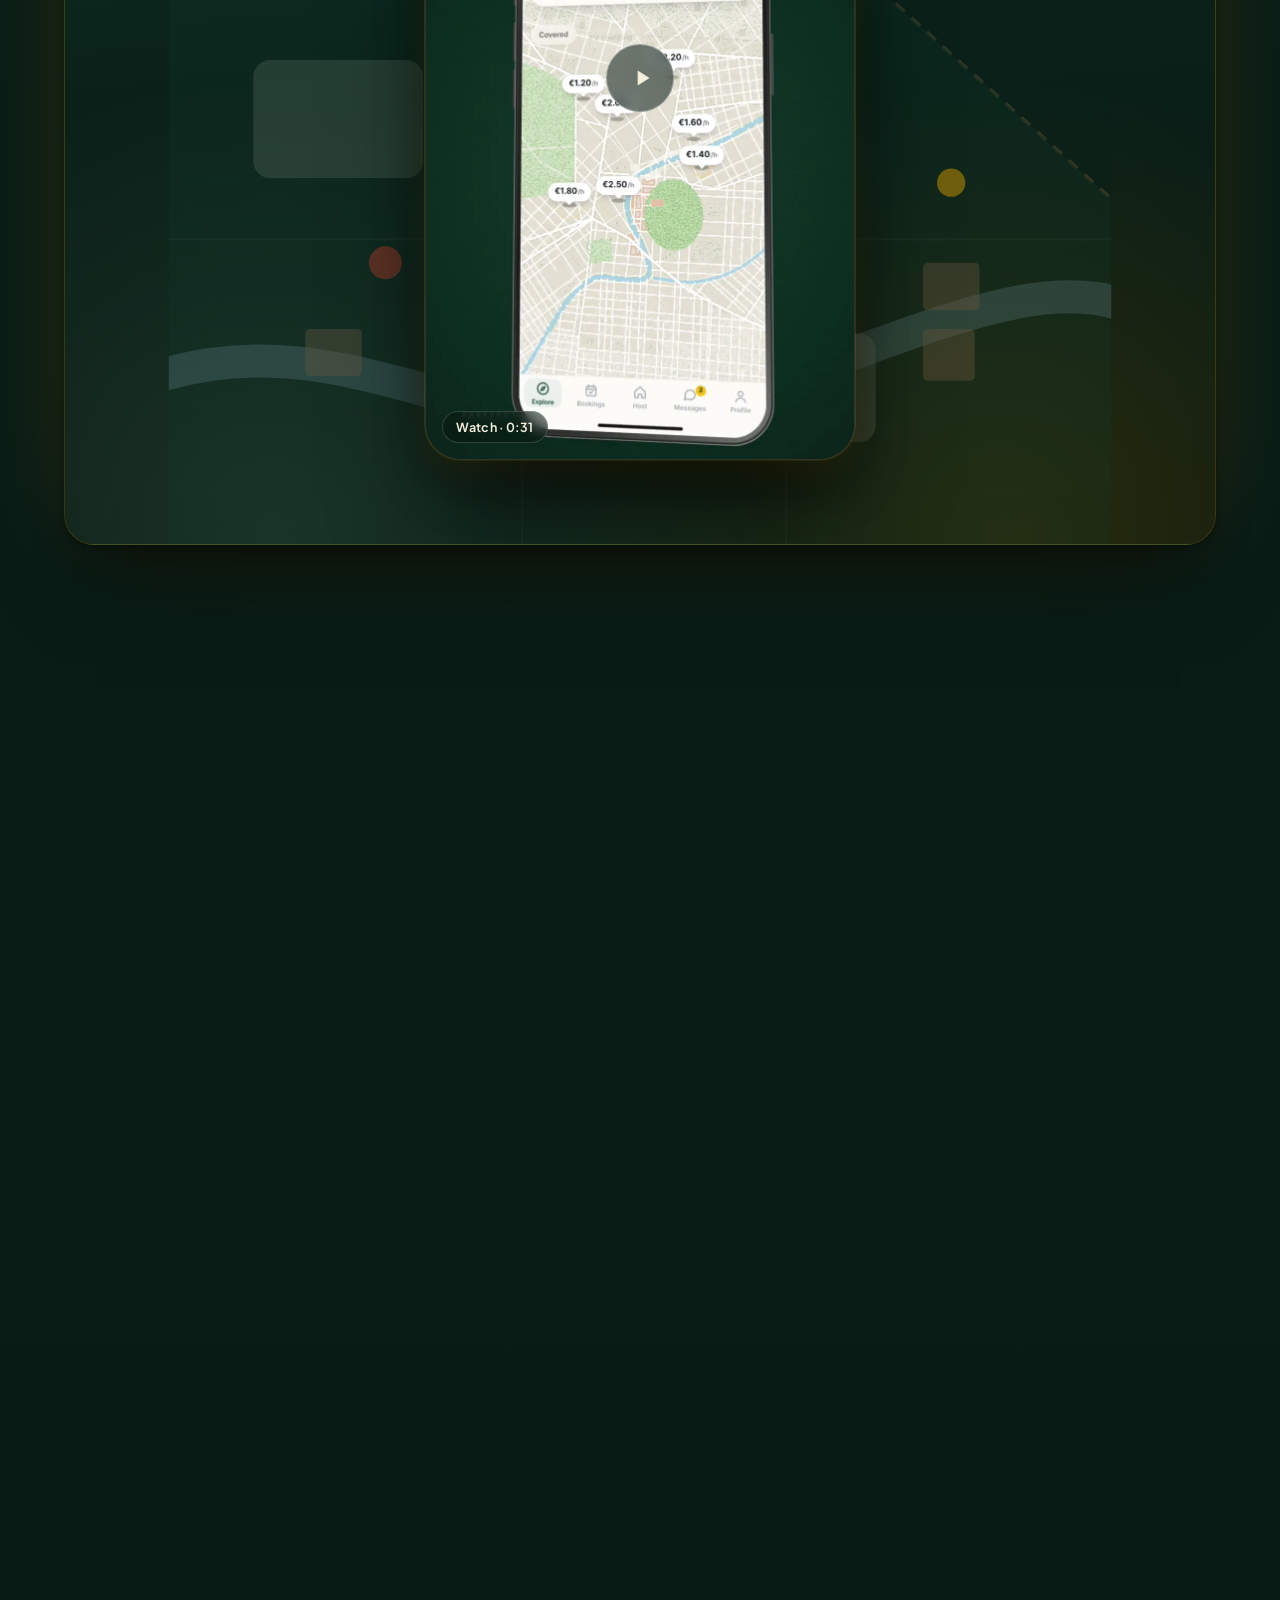
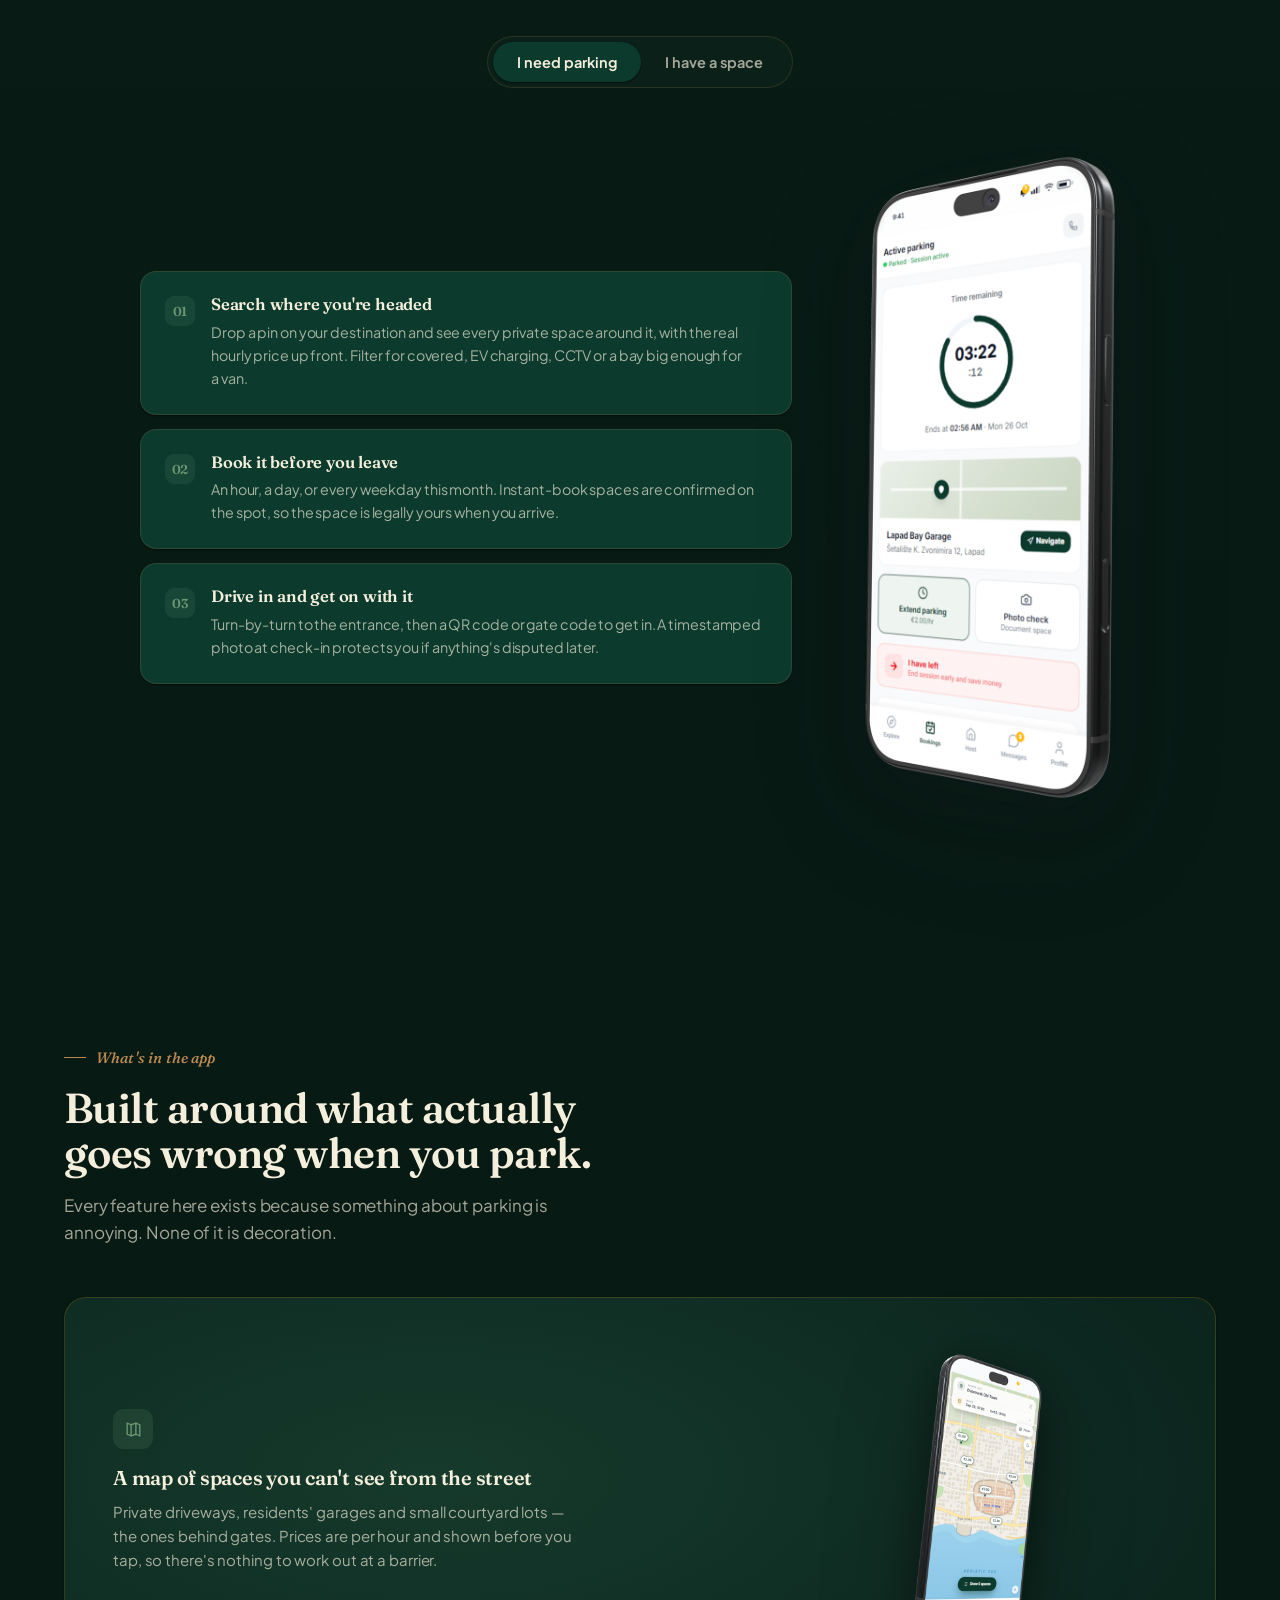
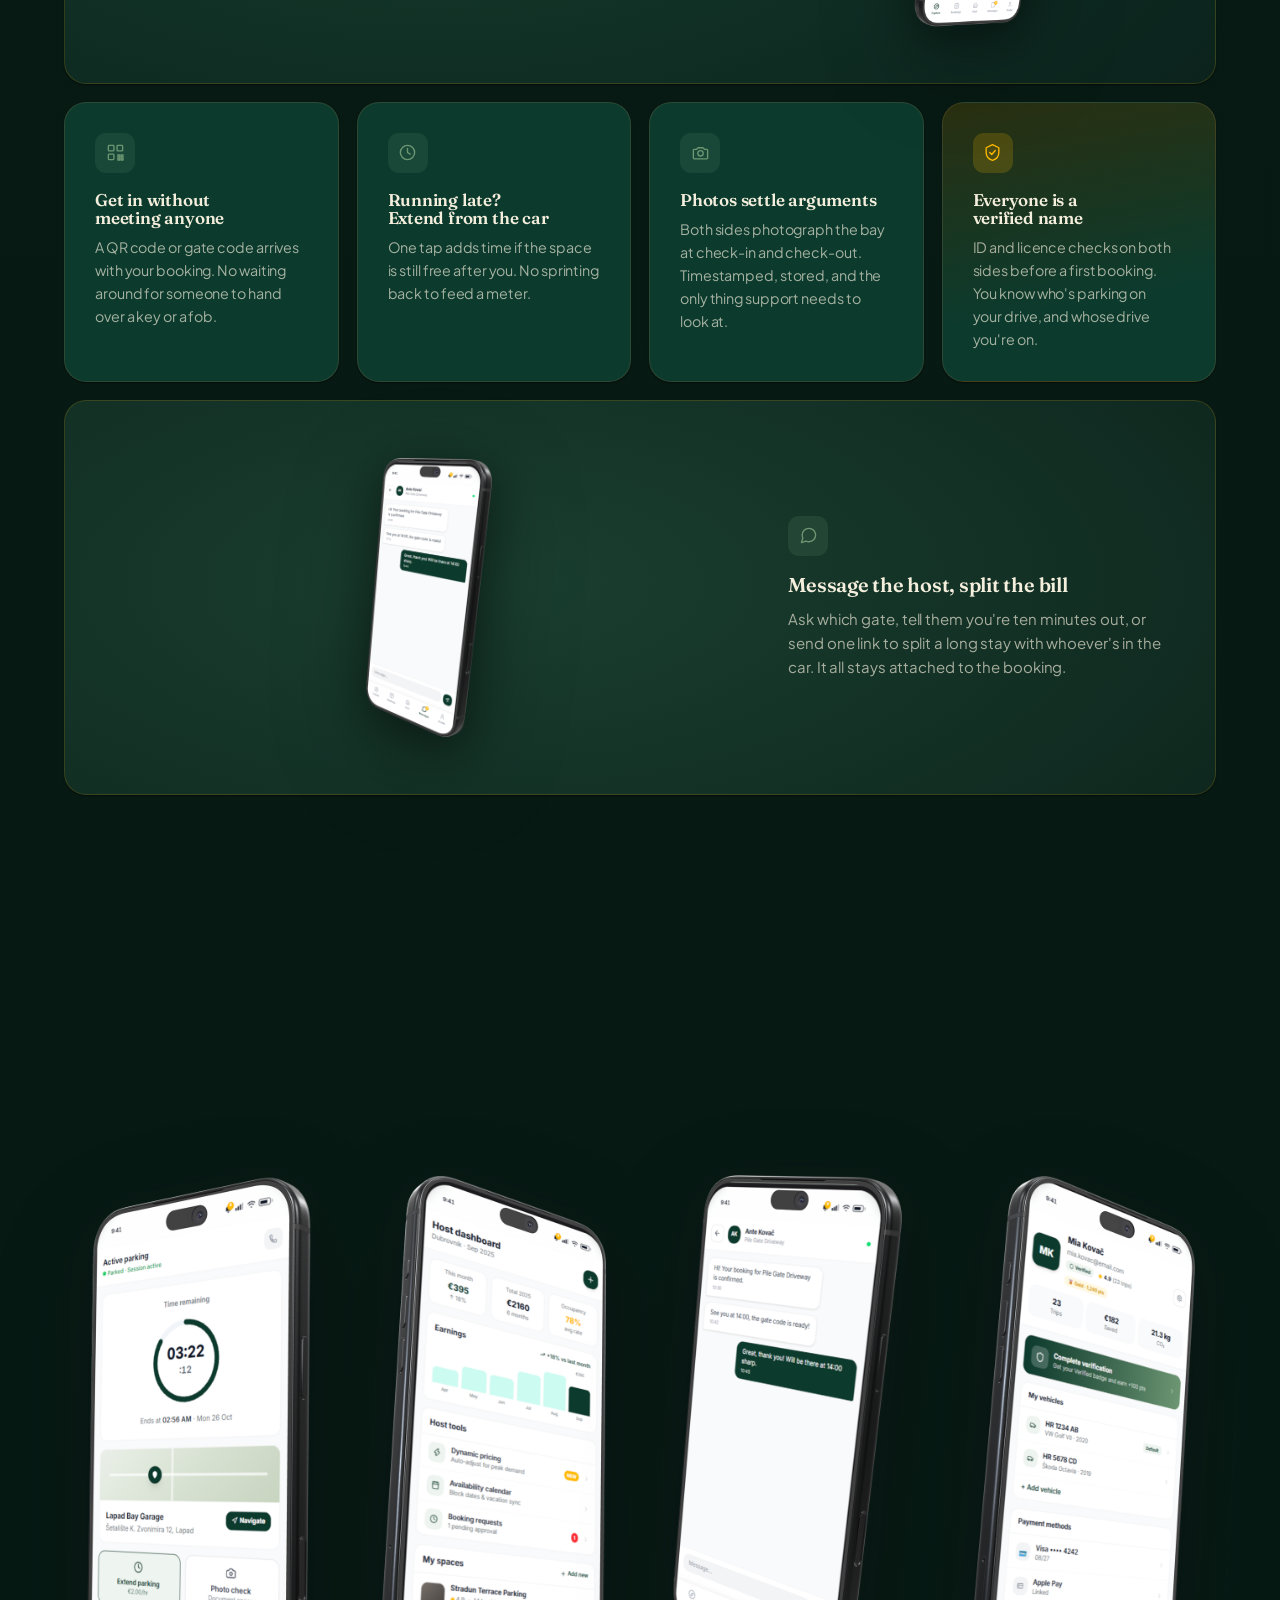
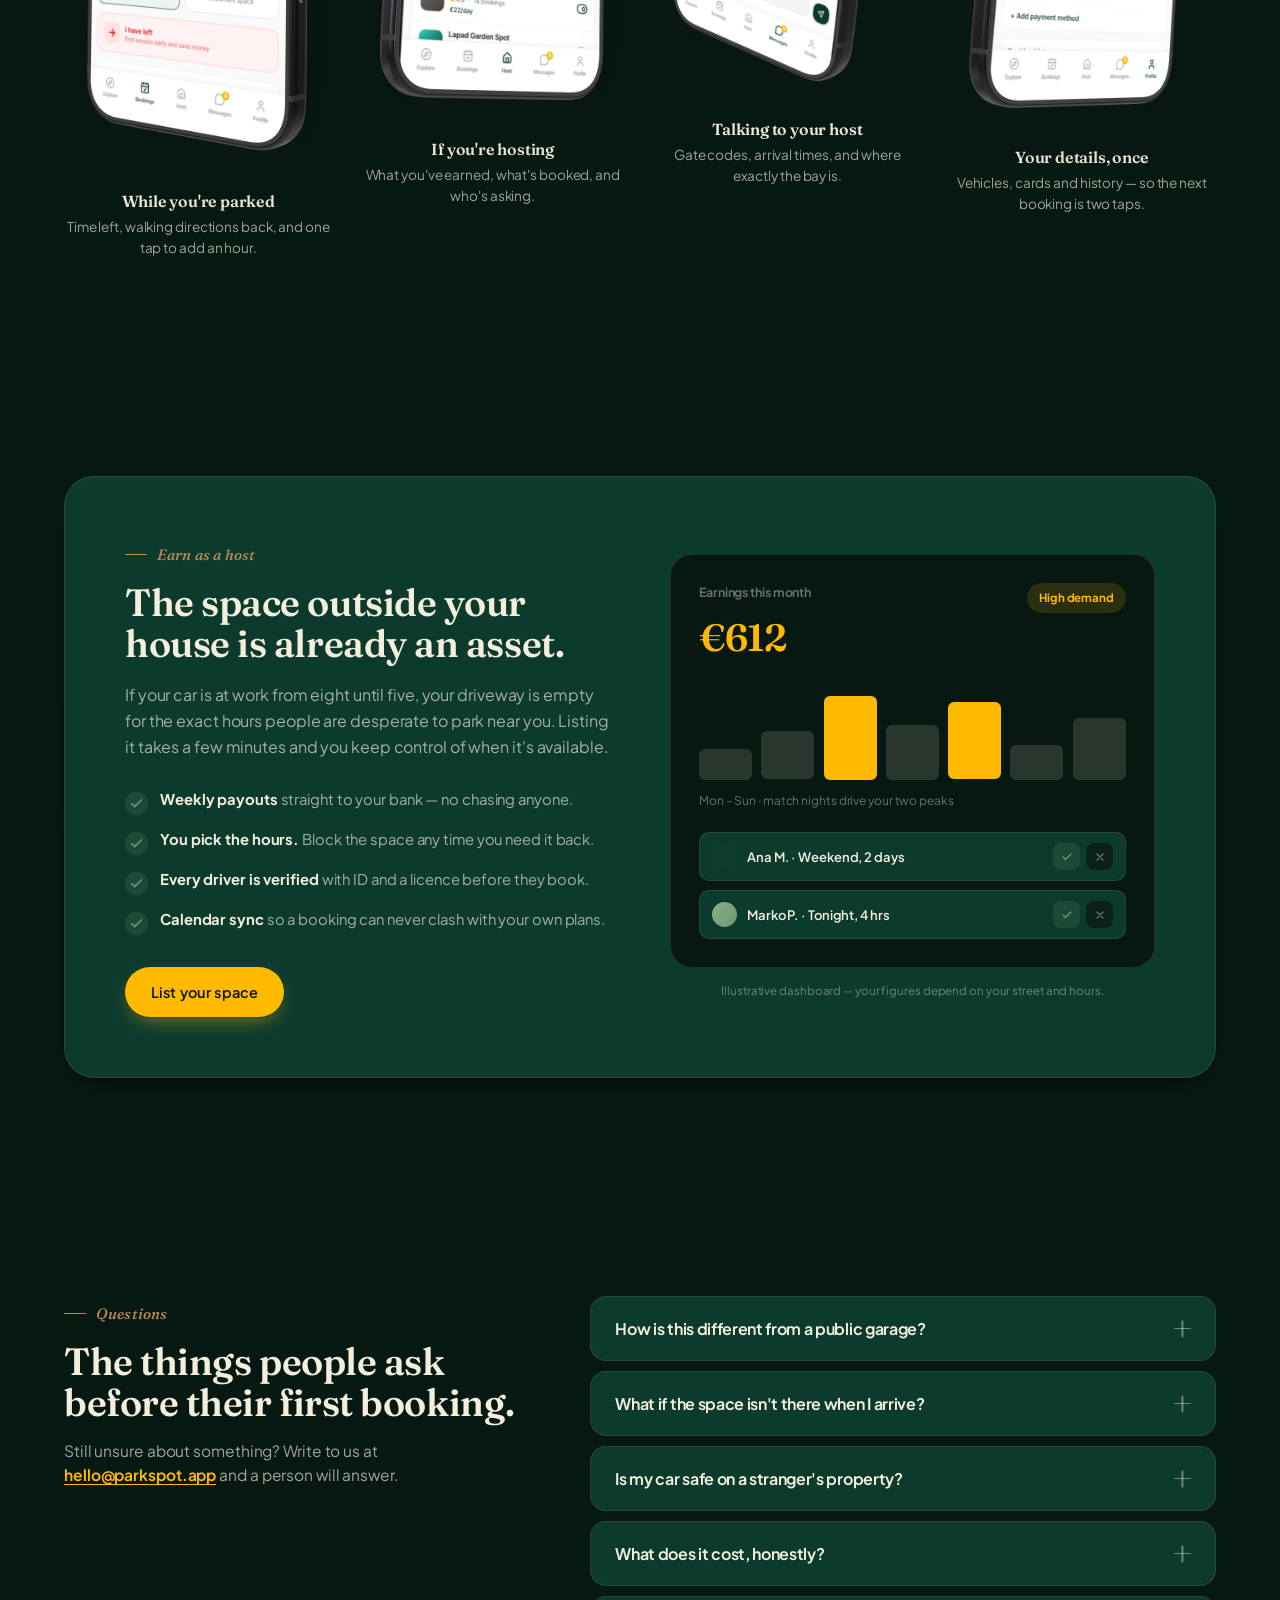
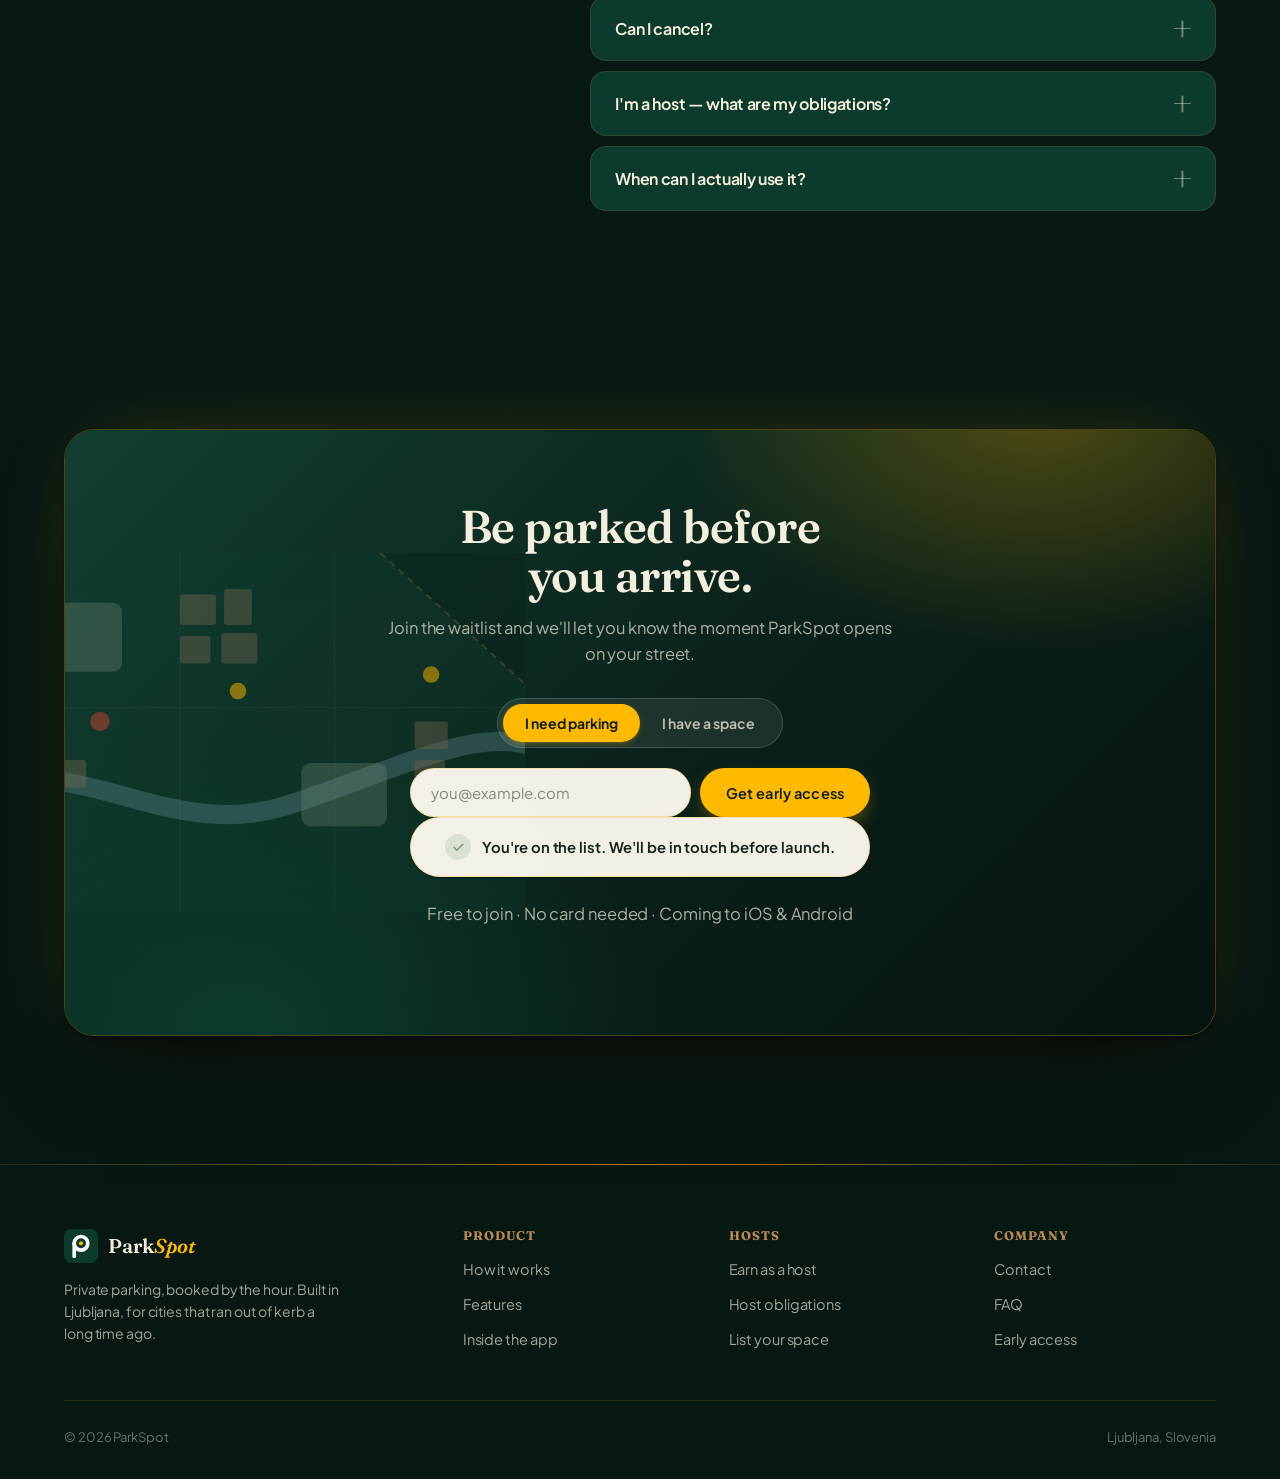
==== commit 7f660321: "Recolor to forest green/amber palette and add map illustration Swap the full site palette to deep fo" ====
--- a/index.html
+++ b/index.html
@@ -5,8 +5,8 @@
 <meta name="viewport" content="width=device-width, initial-scale=1">
 <title>ParkSpot — Book a private parking spot before you arrive</title>
 <meta name="description" content="ParkSpot lets drivers book private driveways, garages and lots by the hour, and lets hosts earn from space that sits empty. Launching in Ljubljana.">
-<meta name="theme-color" content="#0E2A20">
-<link rel="icon" href="data:image/svg+xml,%3Csvg xmlns='http://www.w3.org/2000/svg' viewBox='0 0 100 100'%3E%3Crect width='100' height='100' rx='22' fill='%230C3B2E'/%3E%3Cg fill='none' stroke='%23fff' stroke-width='10.8' stroke-linecap='round'%3E%3Ccircle cx='50' cy='42' r='20'/%3E%3Cpath d='M30 42V80'/%3E%3C/g%3E%3Ccircle cx='50' cy='42' r='6.1' fill='%23C9A227'/%3E%3C/svg%3E">
+<meta name="theme-color" content="#0C3B2E">
+<link rel="icon" href="data:image/svg+xml,%3Csvg xmlns='http://www.w3.org/2000/svg' viewBox='0 0 100 100'%3E%3Crect width='100' height='100' rx='22' fill='%230C3B2E'/%3E%3Cg fill='none' stroke='%23fff' stroke-width='10.8' stroke-linecap='round'%3E%3Ccircle cx='50' cy='42' r='20'/%3E%3Cpath d='M30 42V80'/%3E%3C/g%3E%3Ccircle cx='50' cy='42' r='6.1' fill='%23FFBA00'/%3E%3C/svg%3E">
 <link rel="preconnect" href="https://fonts.googleapis.com">
 <link rel="preconnect" href="https://fonts.gstatic.com" crossorigin>
 <link href="https://fonts.googleapis.com/css2?family=Fraunces:ital,opsz,wght@0,9..144,400;0,9..144,500;0,9..144,600;0,9..144,700;1,9..144,500&family=Plus+Jakarta+Sans:wght@400;500;600;700;800&display=swap" rel="stylesheet">
@@ -14,13 +14,47 @@
 </head>
 <body>
 
+<svg style="position:absolute; width:0; height:0; overflow:hidden" aria-hidden="true">
+  <symbol id="map-illustration" viewBox="0 0 400 260">
+    <!-- sosednje države -->
+    <path d="M400 0 L400 95 L295 0 Z" fill="var(--map-neighbor)" opacity="0.6"/>
+    <!-- meja Slovenije -->
+    <line x1="295" y1="0" x2="400" y2="95" stroke="var(--bronze)" stroke-width="1.6" stroke-dasharray="5 4" opacity="0.55"/>
+    <!-- tla Slovenije -->
+    <path d="M0 0 H295 L400 95 V260 H0 Z" fill="var(--map-slovenia)" opacity="0.5"/>
+    <!-- reka -->
+    <path d="M-10 172 C 80 140, 140 212, 230 182 S 380 118, 420 148" stroke="var(--map-river)" stroke-width="14" fill="none" opacity="0.4" stroke-linecap="round"/>
+    <!-- parki -->
+    <rect x="36" y="36" width="72" height="50" rx="7" fill="var(--map-park)" opacity="0.32"/>
+    <rect x="238" y="152" width="62" height="46" rx="7" fill="var(--map-park)" opacity="0.32"/>
+    <!-- ceste -->
+    <line x1="0" y1="112" x2="400" y2="112" stroke="var(--ink)" stroke-width="1" opacity="0.08"/>
+    <line x1="150" y1="0" x2="150" y2="260" stroke="var(--ink)" stroke-width="1" opacity="0.08"/>
+    <line x1="262" y1="0" x2="262" y2="260" stroke="var(--ink)" stroke-width="1" opacity="0.08"/>
+    <!-- strehe starega mesta -->
+    <g fill="var(--map-roof)" opacity="0.42">
+      <rect x="150" y="30" width="26" height="22" rx="2"/>
+      <rect x="182" y="26" width="20" height="26" rx="2"/>
+      <rect x="150" y="60" width="22" height="20" rx="2"/>
+      <rect x="180" y="58" width="26" height="22" rx="2"/>
+      <rect x="320" y="122" width="24" height="20" rx="2"/>
+      <rect x="320" y="150" width="22" height="22" rx="2"/>
+      <rect x="58" y="150" width="24" height="20" rx="2"/>
+    </g>
+    <!-- parkirna mesta -->
+    <circle cx="192" cy="100" r="6" fill="var(--amber)"/>
+    <circle cx="332" cy="88" r="6" fill="var(--amber)"/>
+    <circle cx="92" cy="122" r="7" fill="var(--map-full)"/>
+  </symbol>
+</svg>
+
 <a href="#main" class="skip-link">Skip to content</a>
 
 <nav class="nav" id="nav">
   <div class="container nav-inner">
     <a href="#top" class="brand" aria-label="ParkSpot home">
       <span class="brand-mark">
-        <svg viewBox="0 0 100 100" aria-hidden="true"><rect width="100" height="100" rx="22" fill="#0C3B2E"/><g fill="none" stroke="#fff" stroke-width="10.8" stroke-linecap="round"><circle cx="50" cy="42" r="20"/><path d="M30 42V80"/></g><circle cx="50" cy="42" r="6.1" fill="#C9A227"/></svg>
+        <svg viewBox="0 0 100 100" aria-hidden="true"><rect width="100" height="100" rx="22" fill="#0C3B2E"/><g fill="none" stroke="#fff" stroke-width="10.8" stroke-linecap="round"><circle cx="50" cy="42" r="20"/><path d="M30 42V80"/></g><circle cx="50" cy="42" r="6.1" fill="#FFBA00"/></svg>
       </span>
       <span class="brand-word">Park<span>Spot</span></span>
     </a>
@@ -57,7 +91,9 @@
   <header class="hero">
     <div class="container">
       <div class="hero-card">
-        <div class="hero-mesh" aria-hidden="true"></div>
+        <div class="hero-mesh" aria-hidden="true">
+          <svg class="mesh-map mesh-map--hero" aria-hidden="true"><use href="#map-illustration"></use></svg>
+        </div>
 
         <div class="hero-inner">
           <div class="hero-copy">
@@ -110,7 +146,9 @@
   <section id="demo">
     <div class="container">
       <div class="demo-card reveal">
-        <div class="demo-mesh" aria-hidden="true"></div>
+        <div class="demo-mesh" aria-hidden="true">
+          <svg class="mesh-map mesh-map--demo" aria-hidden="true"><use href="#map-illustration"></use></svg>
+        </div>
         <div class="demo-head">
           <span class="eyebrow">See it in action</span>
           <h2>Thirty seconds, start to parked.</h2>
@@ -487,7 +525,9 @@
   <section id="waitlist">
     <div class="container">
       <div class="cta-card reveal">
-        <div class="cta-mesh" aria-hidden="true"></div>
+        <div class="cta-mesh" aria-hidden="true">
+          <svg class="mesh-map mesh-map--cta" aria-hidden="true"><use href="#map-illustration"></use></svg>
+        </div>
         <div class="cta-inner">
           <h2>Be parked before you arrive.</h2>
           <p>Join the waitlist and we'll let you know the moment ParkSpot opens on your street.</p>
@@ -526,7 +566,7 @@
       <div class="footer-brand">
         <a href="#top" class="brand" aria-label="ParkSpot home">
           <span class="brand-mark">
-            <svg viewBox="0 0 100 100" aria-hidden="true"><rect width="100" height="100" rx="22" fill="#0C3B2E"/><g fill="none" stroke="#fff" stroke-width="10.8" stroke-linecap="round"><circle cx="50" cy="42" r="20"/><path d="M30 42V80"/></g><circle cx="50" cy="42" r="6.1" fill="#C9A227"/></svg>
+            <svg viewBox="0 0 100 100" aria-hidden="true"><rect width="100" height="100" rx="22" fill="#0C3B2E"/><g fill="none" stroke="#fff" stroke-width="10.8" stroke-linecap="round"><circle cx="50" cy="42" r="20"/><path d="M30 42V80"/></g><circle cx="50" cy="42" r="6.1" fill="#FFBA00"/></svg>
           </span>
           <span class="brand-word">Park<span>Spot</span></span>
         </a>
--- a/styles.css
+++ b/styles.css
@@ -3,44 +3,56 @@
    =================================================================== */
 
 :root {
-  /* paper & ink — a private members' club after dark, not a clinical dashboard */
-  --paper: #0A0D0A;
-  --paper-2: #13170F;
-  --card: #181F17;
+  /* paper & ink — temno gozdna zelena po temi, ne klinični dashboard */
+  --paper: #071812;
+  --paper-2: #0A2019;
+  --card: #0C3B2E;
   --ink: #F4EEDC;
   --ink-2: rgba(244, 238, 220, 0.66);
   --ink-3: rgba(244, 238, 220, 0.42);
 
   /* reserved for the handful of surfaces that stay light (floating chips, inputs) */
-  --ink-on-light: #1B1812;
-  --ink-2-on-light: #5C5747;
-  --ink-3-on-light: rgba(27, 24, 18, 0.5);
-
-  --line: rgba(201, 162, 39, 0.18);
-  --line-2: rgba(201, 162, 39, 0.34);
-
-  /* brand — deep forest, treated like a couture house colour */
-  --brand: #0D3326;
-  --brand-dark: #061E16;
-  --brand-light: #5FAE86;
-  --brand-tint: rgba(95, 174, 134, 0.14);
-
-  /* brass / gold — the metal of the whole page now, not a sparing accent */
-  --amber: #C9A227;
-  --amber-tint: rgba(201, 162, 39, 0.14);
-  --amber-ink: #E8C767;
-  --gold: #C9A227;
-  --gold-soft: #E8C767;
-  --gold-tint: rgba(201, 162, 39, 0.14);
-  --gold-ink: #E8C767;
-
-  --sage: #7FBE8E;
-  --sage-tint: rgba(127, 190, 142, 0.16);
-
-  /* hero / cta mesh — deep emerald with a brass glow */
-  --mesh-1: #123C2C;
-  --mesh-2: #0A2A20;
-  --mesh-3: #060F0B;
+  --ink-on-light: #13251C;
+  --ink-2-on-light: #4A5F52;
+  --ink-3-on-light: rgba(19, 37, 28, 0.5);
+
+  /* bronasta — tanke črte, napisi nad naslovi, meja Slovenije na zemljevidu */
+  --bronze: #BB8A52;
+  --bronze-tint: rgba(187, 138, 82, 0.14);
+  --line: rgba(187, 138, 82, 0.18);
+  --line-2: rgba(187, 138, 82, 0.34);
+
+  /* žajbljevo zelena — mehki poudarki v aplikaciji */
+  --brand: #6D9773;
+  --brand-dark: #071812;
+  --brand-light: #6D9773;
+  --brand-tint: rgba(109, 151, 115, 0.14);
+
+  /* jantarno rumena — edina poudarna barva na strani */
+  --amber: #FFBA00;
+  --amber-tint: rgba(255, 186, 0, 0.14);
+  --amber-ink: #FFBA00;
+  --gold: #FFBA00;
+  --gold-soft: #FFBA00;
+  --gold-tint: rgba(255, 186, 0, 0.14);
+  --gold-ink: #FFBA00;
+
+  --sage: #6D9773;
+  --sage-tint: rgba(109, 151, 115, 0.16);
+
+  /* hero / cta mesh — temno gozdna zelena globina */
+  --mesh-1: #0C3B2E;
+  --mesh-2: #0A2019;
+  --mesh-3: #06140F;
+
+  /* rezervirano za ilustrirani zemljevid — ni še uporabljeno na strani */
+  --map-slovenia: #123F31;
+  --map-neighbor: #0A2019;
+  --map-ground: #EEEAE1;
+  --map-park: #D3E3C6;
+  --map-river: #A6D2E8;
+  --map-roof: #D79A78;
+  --map-full: #C9452F;
 
   --r-sm: 10px;
   --r-md: 16px;
@@ -52,7 +64,7 @@
   --sh-md: 0 1px 2px rgba(0, 0, 0, 0.3), 0 10px 22px -12px rgba(0, 0, 0, 0.55), 0 20px 40px -24px rgba(0, 0, 0, 0.5);
   --sh-lg: 0 2px 4px rgba(0, 0, 0, 0.3), 0 20px 44px -16px rgba(0, 0, 0, 0.55), 0 48px 90px -36px rgba(0, 0, 0, 0.6);
   --sh-phone: 0 8px 18px -8px rgba(0, 0, 0, 0.4), 0 32px 60px -24px rgba(0, 0, 0, 0.5);
-  --glow-gold: 0 0 0 1px rgba(201, 162, 39, 0.22), 0 14px 36px -14px rgba(201, 162, 39, 0.3);
+  --glow-gold: 0 0 0 1px rgba(255, 186, 0, 0.22), 0 14px 36px -14px rgba(255, 186, 0, 0.3);
 
   --container: 1200px;
   --ease: cubic-bezier(0.22, 1, 0.36, 1);
@@ -68,10 +80,10 @@
 body {
   position: relative;
   background:
-    radial-gradient(1100px 760px at 12% -8%, rgba(201, 162, 39, 0.10) 0%, transparent 58%),
-    radial-gradient(900px 680px at 108% 6%, rgba(95, 174, 134, 0.14) 0%, transparent 55%),
-    radial-gradient(1200px 900px at 50% 118%, rgba(18, 60, 44, 0.5) 0%, transparent 60%),
-    linear-gradient(180deg, #0C100B 0%, #090C09 40%, #0A0D0A 100%);
+    radial-gradient(1100px 760px at 12% -8%, rgba(255, 186, 0, 0.10) 0%, transparent 58%),
+    radial-gradient(900px 680px at 108% 6%, rgba(109, 151, 115, 0.14) 0%, transparent 55%),
+    radial-gradient(1200px 900px at 50% 118%, rgba(12, 59, 46, 0.5) 0%, transparent 60%),
+    linear-gradient(180deg, #0A2019 0%, #081A14 40%, #071812 100%);
   color: var(--ink);
   font-family: "Plus Jakarta Sans", -apple-system, BlinkMacSystemFont, "Segoe UI", Roboto, sans-serif;
   font-size: 16px;
@@ -88,13 +100,13 @@
   opacity: 0.5; mix-blend-mode: overlay;
   background-image: url("data:image/svg+xml,%3Csvg xmlns='http://www.w3.org/2000/svg' width='180' height='180'%3E%3Cfilter id='n'%3E%3CfeTurbulence type='fractalNoise' baseFrequency='0.85' numOctaves='2' stitchTiles='stitch'/%3E%3CfeColorMatrix type='saturate' values='0'/%3E%3C/filter%3E%3Crect width='100%25' height='100%25' filter='url(%23n)'/%3E%3C/svg%3E");
 }
-/* faint brass guilloché-style grid, like engine-turned metal, far off in the backdrop */
+/* faint crimson guilloché-style grid, like engine-turned metal, far off in the backdrop */
 body::after {
   content: "";
   position: fixed; inset: 0; z-index: 0; pointer-events: none;
   background-image:
-    linear-gradient(rgba(201, 162, 39, 0.05) 1px, transparent 1px),
-    linear-gradient(90deg, rgba(201, 162, 39, 0.05) 1px, transparent 1px);
+    linear-gradient(rgba(255, 186, 0, 0.05) 1px, transparent 1px),
+    linear-gradient(90deg, rgba(255, 186, 0, 0.05) 1px, transparent 1px);
   background-size: 64px 64px;
   mask-image: radial-gradient(90% 70% at 50% 0%, #000 0%, transparent 70%);
 }
@@ -105,7 +117,7 @@
 ul { list-style: none; }
 button { font-family: inherit; font-size: inherit; cursor: pointer; border: none; background: none; color: inherit; }
 input { font-family: inherit; }
-::selection { background: rgba(201, 162, 39, 0.38); color: var(--ink); }
+::selection { background: rgba(255, 186, 0, 0.38); color: var(--ink); }
 :focus-visible { outline: 2px solid var(--gold); outline-offset: 3px; border-radius: 6px; }
 
 ::-webkit-scrollbar { width: 11px; }
@@ -174,7 +186,7 @@
   overflow: hidden;
   background: linear-gradient(155deg, var(--gold-soft) 0%, var(--gold) 100%);
   color: var(--brand-dark);
-  box-shadow: 0 1px 2px rgba(0, 0, 0, 0.3), 0 8px 20px -8px rgba(201, 162, 39, 0.65);
+  box-shadow: 0 1px 2px rgba(0, 0, 0, 0.3), 0 8px 20px -8px rgba(255, 186, 0, 0.65);
 }
 .btn-primary::after {
   content: "";
@@ -185,7 +197,7 @@
 }
 .btn-primary:hover::after { transform: translateX(120%); }
 .btn-primary:hover {
-  box-shadow: 0 2px 4px rgba(0, 0, 0, 0.3), 0 14px 30px -8px rgba(201, 162, 39, 0.72);
+  box-shadow: 0 2px 4px rgba(0, 0, 0, 0.3), 0 14px 30px -8px rgba(255, 186, 0, 0.72);
   transform: translateY(-1px);
 }
 .btn-ghost {
@@ -213,13 +225,13 @@
 .pill .dot {
   width: 7px; height: 7px; border-radius: 50%;
   background: var(--gold);
-  box-shadow: 0 0 0 0 rgba(201, 162, 39, 0.6);
+  box-shadow: 0 0 0 0 rgba(255, 186, 0, 0.6);
   animation: pulse 2.4s infinite;
 }
 @keyframes pulse {
-  0%   { box-shadow: 0 0 0 0 rgba(201, 162, 39, 0.6); }
-  70%  { box-shadow: 0 0 0 7px rgba(201, 162, 39, 0); }
-  100% { box-shadow: 0 0 0 0 rgba(201, 162, 39, 0); }
+  0%   { box-shadow: 0 0 0 0 rgba(255, 186, 0, 0.6); }
+  70%  { box-shadow: 0 0 0 7px rgba(255, 186, 0, 0); }
+  100% { box-shadow: 0 0 0 0 rgba(255, 186, 0, 0); }
 }
 
 .eyebrow {
@@ -228,13 +240,13 @@
   font-style: italic;
   font-size: 15px; font-weight: 500;
   letter-spacing: 0.01em;
-  color: var(--gold-ink);
+  color: var(--bronze);
   margin-bottom: 16px;
 }
 .eyebrow::before {
   content: "";
   width: 22px; height: 1px;
-  background: var(--gold);
+  background: var(--bronze);
 }
 
 /* ===== Nav ===== */
@@ -253,7 +265,7 @@
 }
 .nav.scrolled { padding: 12px 0; }
 .nav.scrolled .nav-inner {
-  background: rgba(10, 13, 10, 0.78);
+  background: rgba(7, 24, 18, 0.78);
   border-color: var(--line);
   backdrop-filter: blur(16px) saturate(1.4);
   -webkit-backdrop-filter: blur(16px) saturate(1.4);
@@ -274,7 +286,7 @@
   padding: 8px 14px; border-radius: 9px;
   transition: color 0.2s var(--ease), background 0.2s var(--ease);
 }
-.nav-links a:hover { color: var(--gold-soft); background: rgba(201, 162, 39, 0.08); }
+.nav-links a:hover { color: var(--gold-soft); background: rgba(255, 186, 0, 0.08); }
 .nav-cta { display: flex; align-items: center; gap: 9px; }
 
 .nav-burger {
@@ -306,20 +318,27 @@
   border-radius: var(--r-xl);
   overflow: hidden;
   background: var(--mesh-3);
-  border: 1px solid rgba(201, 162, 39, 0.28);
-  box-shadow: var(--sh-lg), 0 0 80px -30px rgba(201, 162, 39, 0.35);
+  border: 1px solid rgba(255, 186, 0, 0.28);
+  box-shadow: var(--sh-lg), 0 0 80px -30px rgba(255, 186, 0, 0.35);
   isolation: isolate;
 }
 /* deep emerald field with a brass glow — the luxury signal for the page */
 .hero-mesh {
   position: absolute; inset: 0; z-index: 0;
   background:
-    radial-gradient(55% 70% at 88% 4%, rgba(232, 199, 103, 0.3) 0%, transparent 56%),
-    radial-gradient(45% 55% at 6% 8%, rgba(201, 162, 39, 0.14) 0%, transparent 60%),
+    radial-gradient(55% 70% at 88% 4%, rgba(255, 186, 0, 0.3) 0%, transparent 56%),
+    radial-gradient(45% 55% at 6% 8%, rgba(255, 186, 0, 0.14) 0%, transparent 60%),
     radial-gradient(70% 90% at 10% 100%, var(--mesh-1) 0%, transparent 62%),
     radial-gradient(90% 90% at 70% 90%, var(--mesh-2) 0%, transparent 65%),
-    linear-gradient(155deg, #123B2B 0%, #0A2A20 55%, var(--mesh-3) 100%);
-}
+    linear-gradient(155deg, #123F31 0%, #0A2019 55%, var(--mesh-3) 100%);
+}
+.mesh-map { position: absolute; display: block; pointer-events: none; }
+.mesh-map--hero { top: 0; right: -4%; width: 64%; height: 100%; opacity: 0.55; }
+.mesh-map--demo { left: 50%; transform: translateX(-50%); bottom: -8%; width: 82%; height: 60%; opacity: 0.4; }
+.mesh-map--cta { top: 0; left: -8%; width: 48%; height: 100%; opacity: 0.5; }
+@media (max-width: 920px) { .mesh-map--hero { opacity: 0.32; } }
+@media (max-width: 720px) { .mesh-map--cta { display: none; } }
+
 .hero-mesh::after {
   content: "";
   position: absolute; inset: 0;
@@ -338,15 +357,15 @@
 }
 .hero-copy { padding-bottom: 76px; max-width: 540px; }
 .hero-copy h1 { font-size: clamp(42px, 5.2vw, 64px); font-weight: 600; margin-bottom: 22px; color: var(--ink); }
-.hero-copy .lead { font-size: clamp(16px, 1.35vw, 17.5px); color: rgba(247, 242, 231, 0.72); line-height: 1.6; max-width: 450px; margin-bottom: 32px; }
+.hero-copy .lead { font-size: clamp(16px, 1.35vw, 17.5px); color: rgba(244, 238, 220, 0.72); line-height: 1.6; max-width: 450px; margin-bottom: 32px; }
 .hero-copy .lead b { color: var(--gold-soft); font-weight: 700; }
 .hero-cta-row { display: flex; gap: 11px; flex-wrap: wrap; margin-bottom: 34px; }
-.hero .pill { background: rgba(255, 255, 255, 0.08); border-color: rgba(255, 255, 255, 0.14); color: rgba(247, 242, 231, 0.85); }
+.hero .pill { background: rgba(255, 255, 255, 0.08); border-color: rgba(255, 255, 255, 0.14); color: rgba(244, 238, 220, 0.85); }
 .hero .btn-ghost { background: rgba(255, 255, 255, 0.06); color: var(--paper); border-color: rgba(255, 255, 255, 0.2); box-shadow: none; }
 .hero .btn-ghost:hover { border-color: var(--gold); color: var(--gold-soft); background: rgba(255, 255, 255, 0.1); }
 
 .social-proof { display: flex; align-items: center; gap: 13px; }
-.social-proof p { font-size: 13.5px; color: rgba(247, 242, 231, 0.65); line-height: 1.4; }
+.social-proof p { font-size: 13.5px; color: rgba(244, 238, 220, 0.65); line-height: 1.4; }
 .social-proof b { color: var(--gold-soft); font-weight: 700; }
 .avatars { display: flex; }
 .avatars i {
@@ -356,9 +375,9 @@
   box-shadow: 0 1px 3px rgba(0, 0, 0, 0.3);
 }
 .avatars i:first-child { margin-left: 0; }
-.avatars i:nth-child(1) { background: linear-gradient(135deg, #4E8A6E, #0C3B2E); }
-.avatars i:nth-child(2) { background: linear-gradient(135deg, #A9C095, #5F7D52); }
-.avatars i:nth-child(3) { background: linear-gradient(135deg, #9FB4CE, #5B728F); }
+.avatars i:nth-child(1) { background: linear-gradient(135deg, #163A2C, #0C3B2E); }
+.avatars i:nth-child(2) { background: linear-gradient(135deg, #8FAE8A, #6D9773); }
+.avatars i:nth-child(3) { background: linear-gradient(135deg, #FFD166, #FFBA00); }
 .avatars i:nth-child(4) { background: linear-gradient(135deg, var(--gold-soft), var(--gold)); }
 
 /* hero phone */
@@ -387,7 +406,7 @@
   position: absolute; z-index: 3;
   display: flex; align-items: center; gap: 10px;
   background: rgba(250, 247, 238, 0.97);
-  border: 1px solid rgba(201, 162, 39, 0.3);
+  border: 1px solid rgba(255, 186, 0, 0.3);
   border-radius: 14px;
   padding: 11px 14px;
   box-shadow: var(--sh-md);
@@ -450,18 +469,18 @@
   overflow: hidden;
   isolation: isolate;
   text-align: center;
-  background: linear-gradient(175deg, #243120 0%, #161F11 60%, #0F160A 100%);
-  border: 1px solid rgba(201, 162, 39, 0.2);
+  background: linear-gradient(175deg, #123F31 0%, #0A2019 60%, #06140F 100%);
+  border: 1px solid rgba(255, 186, 0, 0.2);
   border-radius: var(--r-xl);
   padding: 72px 40px 84px;
-  box-shadow: var(--sh-lg), 0 0 100px -30px rgba(201, 162, 39, 0.3);
+  box-shadow: var(--sh-lg), 0 0 100px -30px rgba(255, 186, 0, 0.3);
 }
 .demo-mesh {
   position: absolute; inset: 0; z-index: 0;
   background:
-    radial-gradient(60% 55% at 50% 0%, rgba(232, 199, 103, 0.22) 0%, transparent 62%),
-    radial-gradient(70% 60% at 18% 100%, rgba(95, 174, 134, 0.22) 0%, transparent 65%),
-    radial-gradient(70% 60% at 82% 100%, rgba(201, 162, 39, 0.14) 0%, transparent 65%);
+    radial-gradient(60% 55% at 50% 0%, rgba(255, 186, 0, 0.22) 0%, transparent 62%),
+    radial-gradient(70% 60% at 18% 100%, rgba(109, 151, 115, 0.22) 0%, transparent 65%),
+    radial-gradient(70% 60% at 82% 100%, rgba(255, 186, 0, 0.14) 0%, transparent 65%);
 }
 .demo-head { position: relative; z-index: 1; max-width: 620px; margin: 0 auto 36px; }
 .demo-head h2 { font-size: clamp(28px, 3.5vw, 42px); margin-bottom: 16px; text-wrap: balance; }
@@ -501,7 +520,7 @@
   width: 68px; height: 68px;
   border-radius: 50%;
   display: flex; align-items: center; justify-content: center;
-  background: rgba(10, 13, 10, 0.55);
+  background: rgba(7, 24, 18, 0.55);
   backdrop-filter: blur(6px);
   border: 1px solid rgba(255, 255, 255, 0.3);
   color: var(--ink);
@@ -515,7 +534,7 @@
   border-radius: 999px;
   font-size: 12.5px; font-weight: 650; letter-spacing: 0.01em;
   color: var(--ink);
-  background: rgba(10, 13, 10, 0.55);
+  background: rgba(7, 24, 18, 0.55);
   backdrop-filter: blur(6px);
   border: 1px solid rgba(255, 255, 255, 0.16);
 }
@@ -594,12 +613,12 @@
 .bento-banner {
   grid-column: 1 / -1;
   display: grid;
-  grid-template-columns: 1fr 0.78fr;
+  grid-template-columns: 1fr 0.6fr;
   gap: 44px;
   align-items: center;
-  padding: 44px 48px;
-  background: radial-gradient(130% 170% at 32% 46%, #424F35 0%, #2B3524 48%, #1A2314 100%);
-  border-color: rgba(201, 162, 39, 0.16);
+  padding: 32px 48px;
+  background: radial-gradient(130% 170% at 32% 46%, #163A2C 0%, #0D2820 48%, #06140F 100%);
+  border-color: rgba(255, 186, 0, 0.16);
 }
 .bento-banner .bento-copy { max-width: 470px; }
 .bento-banner h3 { font-size: 20px; margin-bottom: 11px; }
@@ -610,17 +629,17 @@
   align-items: center;
   justify-content: center;
   width: 100%;
-  padding: 30px;
+  padding: 14px;
 }
 .bento-banner img {
   width: 100%;
-  max-width: 238px;
+  max-width: 148px;
   height: auto;
   border-radius: 20px;
   filter: drop-shadow(0 10px 20px rgba(0, 0, 0, 0.35)) drop-shadow(0 26px 44px rgba(0, 0, 0, 0.3));
 }
 /* second banner mirrors the first so the page alternates */
-.bento-flip { background: radial-gradient(130% 170% at 36% 46%, #3F4C33 0%, #2A3326 48%, #1A2314 100%); }
+.bento-flip { background: radial-gradient(130% 170% at 36% 46%, #1A3F30 0%, #112C22 48%, #06140F 100%); }
 .bento-flip .bento-copy { order: 2; }
 .bento-flip .bento-img-wrap { order: 1; }
 
@@ -634,7 +653,7 @@
 }
 .feat-icon svg { width: 19px; height: 19px; }
 .bento-tint { background: linear-gradient(170deg, var(--gold-tint), var(--card) 70%); }
-.bento-tint .feat-icon { background: rgba(201, 162, 39, 0.18); color: var(--gold-ink); }
+.bento-tint .feat-icon { background: rgba(255, 186, 0, 0.18); color: var(--gold-ink); }
 .bento-banner .feat-icon { background: var(--sage-tint); color: var(--sage); }
 
 /* ===== Screens ===== */
@@ -717,8 +736,8 @@
   padding: 10px 12px;
 }
 .req-who { display: flex; align-items: center; gap: 10px; font-size: 13px; font-weight: 600; }
-.req-avatar { width: 25px; height: 25px; border-radius: 50%; flex-shrink: 0; background: linear-gradient(135deg, #4E8A6E, #0C3B2E); }
-.req-avatar-b { background: linear-gradient(135deg, #9FB4CE, #5B728F); }
+.req-avatar { width: 25px; height: 25px; border-radius: 50%; flex-shrink: 0; background: linear-gradient(135deg, #163A2C, #0C3B2E); }
+.req-avatar-b { background: linear-gradient(135deg, #8FAE8A, #6D9773); }
 .req-actions { display: flex; gap: 6px; flex-shrink: 0; }
 .req-actions button {
   width: 27px; height: 27px; border-radius: 8px;
@@ -728,7 +747,7 @@
 .req-actions button:hover { transform: scale(1.08); }
 .req-actions svg { width: 12px; height: 12px; }
 .req-approve { background: var(--sage-tint); color: var(--sage); }
-.req-approve:hover { background: rgba(127, 190, 142, 0.3); }
+.req-approve:hover { background: rgba(109, 151, 115, 0.3); }
 .req-decline { background: var(--paper-2); color: var(--ink-3); }
 .req-decline:hover { background: rgba(244, 238, 220, 0.12); }
 .host-note { font-size: 11.5px; color: var(--ink-3); text-align: center; }
@@ -795,16 +814,16 @@
   position: relative;
   border-radius: var(--r-xl);
   overflow: hidden;
-  border: 1px solid rgba(201, 162, 39, 0.28);
-  box-shadow: var(--sh-lg), 0 0 80px -30px rgba(201, 162, 39, 0.35);
+  border: 1px solid rgba(255, 186, 0, 0.28);
+  box-shadow: var(--sh-lg), 0 0 80px -30px rgba(255, 186, 0, 0.35);
   isolation: isolate;
 }
 .cta-mesh {
   position: absolute; inset: 0; z-index: 0;
   background:
-    radial-gradient(55% 70% at 85% -4%, rgba(232, 199, 103, 0.28) 0%, transparent 58%),
+    radial-gradient(55% 70% at 85% -4%, rgba(255, 186, 0, 0.28) 0%, transparent 58%),
     radial-gradient(60% 90% at 15% 100%, var(--mesh-1) 0%, transparent 62%),
-    linear-gradient(135deg, #123B2B 0%, #0A2A20 55%, var(--mesh-3) 100%);
+    linear-gradient(135deg, #123F31 0%, #0A2019 55%, var(--mesh-3) 100%);
 }
 .cta-inner {
   position: relative; z-index: 1;
@@ -813,7 +832,7 @@
   text-align: center;
 }
 .cta-inner h2 { font-size: clamp(30px, 3.8vw, 46px); font-weight: 600; margin-bottom: 14px; text-wrap: balance; color: var(--ink); }
-.cta-inner > p { font-size: 16.5px; color: rgba(247, 242, 231, 0.7); margin-bottom: 32px; }
+.cta-inner > p { font-size: 16.5px; color: rgba(244, 238, 220, 0.7); margin-bottom: 32px; }
 
 .role-toggle {
   position: relative;
@@ -827,7 +846,7 @@
 .role-toggle button {
   position: relative; z-index: 1;
   padding: 10px 22px; border-radius: 999px;
-  font-size: 14px; font-weight: 650; color: rgba(247, 242, 231, 0.75);
+  font-size: 14px; font-weight: 650; color: rgba(244, 238, 220, 0.75);
   transition: color 0.3s var(--ease);
 }
 .role-toggle button.active { color: var(--brand-dark); }
@@ -839,7 +858,7 @@
   transform: translateX(var(--thumb-x, 0px));
   border-radius: 999px;
   background: linear-gradient(155deg, var(--gold-soft) 0%, var(--gold) 100%);
-  box-shadow: 0 2px 6px -2px rgba(201, 162, 39, 0.5);
+  box-shadow: 0 2px 6px -2px rgba(255, 186, 0, 0.5);
   transition: transform 0.38s var(--ease), width 0.38s var(--ease);
 }
 
@@ -847,7 +866,7 @@
 .waitlist-form input {
   flex: 1;
   background: rgba(250, 247, 238, 0.97);
-  border: 1px solid rgba(201, 162, 39, 0.25);
+  border: 1px solid rgba(255, 186, 0, 0.25);
   border-radius: 999px;
   padding: 14px 20px;
   font-size: 15px;
@@ -858,14 +877,14 @@
 .waitlist-form input:focus {
   outline: none;
   border-color: var(--gold);
-  box-shadow: 0 0 0 3.5px rgba(201, 162, 39, 0.28);
-}
-.form-error { margin-top: 12px; font-size: 13.5px; font-weight: 600; color: #F0A98E; }
+  box-shadow: 0 0 0 3.5px rgba(255, 186, 0, 0.28);
+}
+.form-error { margin-top: 12px; font-size: 13.5px; font-weight: 600; color: #C9452F; }
 .waitlist-success {
   display: flex; align-items: center; justify-content: center; gap: 11px;
   max-width: 460px; margin: 0 auto;
   background: rgba(250, 247, 238, 0.97);
-  border: 1px solid rgba(201, 162, 39, 0.25);
+  border: 1px solid rgba(255, 186, 0, 0.25);
   border-radius: 999px;
   padding: 16px 20px;
   font-size: 14.8px; font-weight: 650;
@@ -873,7 +892,7 @@
   box-shadow: var(--sh-sm);
   animation: fade-up 0.45s var(--ease) both;
 }
-.cta-note { margin-top: 24px; font-size: 12.8px; color: rgba(247, 242, 231, 0.55); }
+.cta-note { margin-top: 24px; font-size: 12.8px; color: rgba(244, 238, 220, 0.55); }
 
 /* ===== Footer ===== */
 footer { border-top: 1px solid var(--line); padding: 64px 0 32px; position: relative; }
@@ -886,7 +905,7 @@
 }
 .footer-grid { display: grid; grid-template-columns: 1.6fr 1fr 1fr 1fr; gap: 44px; margin-bottom: 48px; }
 .footer-brand p { font-size: 14px; color: var(--ink-2); line-height: 1.6; margin-top: 15px; max-width: 280px; }
-.footer-col h4 { font-size: 12.5px; font-weight: 700; letter-spacing: 0.08em; text-transform: uppercase; color: var(--gold-ink); margin-bottom: 15px; }
+.footer-col h4 { font-size: 12.5px; font-weight: 700; letter-spacing: 0.08em; text-transform: uppercase; color: var(--bronze); margin-bottom: 15px; }
 .footer-col ul { display: flex; flex-direction: column; gap: 10px; }
 .footer-col a { font-size: 14.5px; color: var(--ink-2); transition: color 0.2s var(--ease); }
 .footer-col a:hover { color: var(--ink); }
@@ -923,7 +942,7 @@
   .bento-banner { grid-template-columns: 1fr; gap: 30px; padding: 36px 30px; text-align: center; }
   .bento-banner .bento-copy { max-width: none; }
   .bento-banner .feat-icon { margin-inline: auto; }
-  .bento-img-wrap { max-width: 210px; margin-inline: auto; order: 2; padding: 22px; }
+  .bento-img-wrap { max-width: 180px; margin-inline: auto; order: 2; padding: 12px; }
   .bento-flip .bento-copy { order: 1; }
   .host-card { grid-template-columns: 1fr; }
   .faq-layout { grid-template-columns: 1fr; gap: 36px; }
@@ -963,7 +982,7 @@
 @media (max-width: 520px) {
   .bento { grid-template-columns: 1fr; }
   .bento-banner { padding: 30px 22px; }
-  .bento-img-wrap { max-width: 182px; padding: 18px; }
+  .bento-img-wrap { max-width: 155px; padding: 10px; }
   .screens-grid { grid-template-columns: 1fr; max-width: 270px; margin-inline: auto; }
   .footer-grid { grid-template-columns: 1fr; gap: 28px; }
   .tab-switch { width: 100%; }
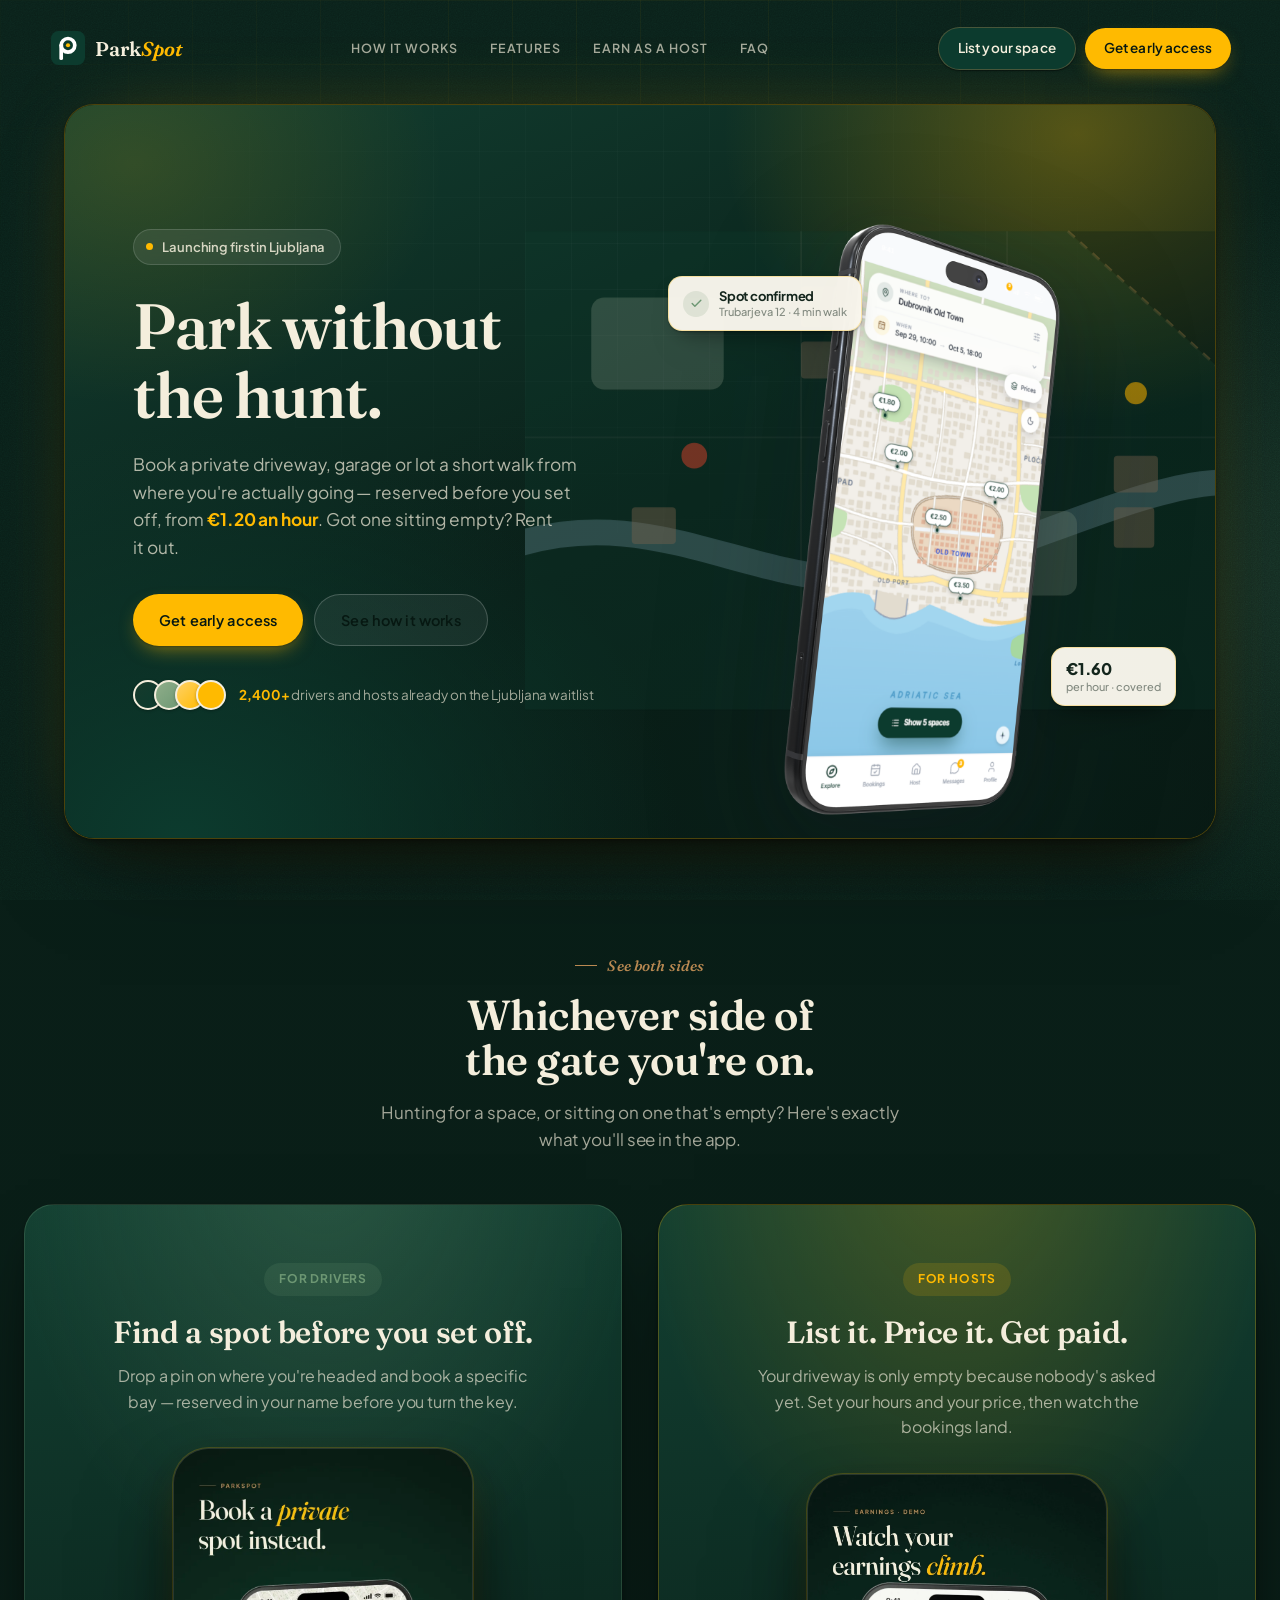
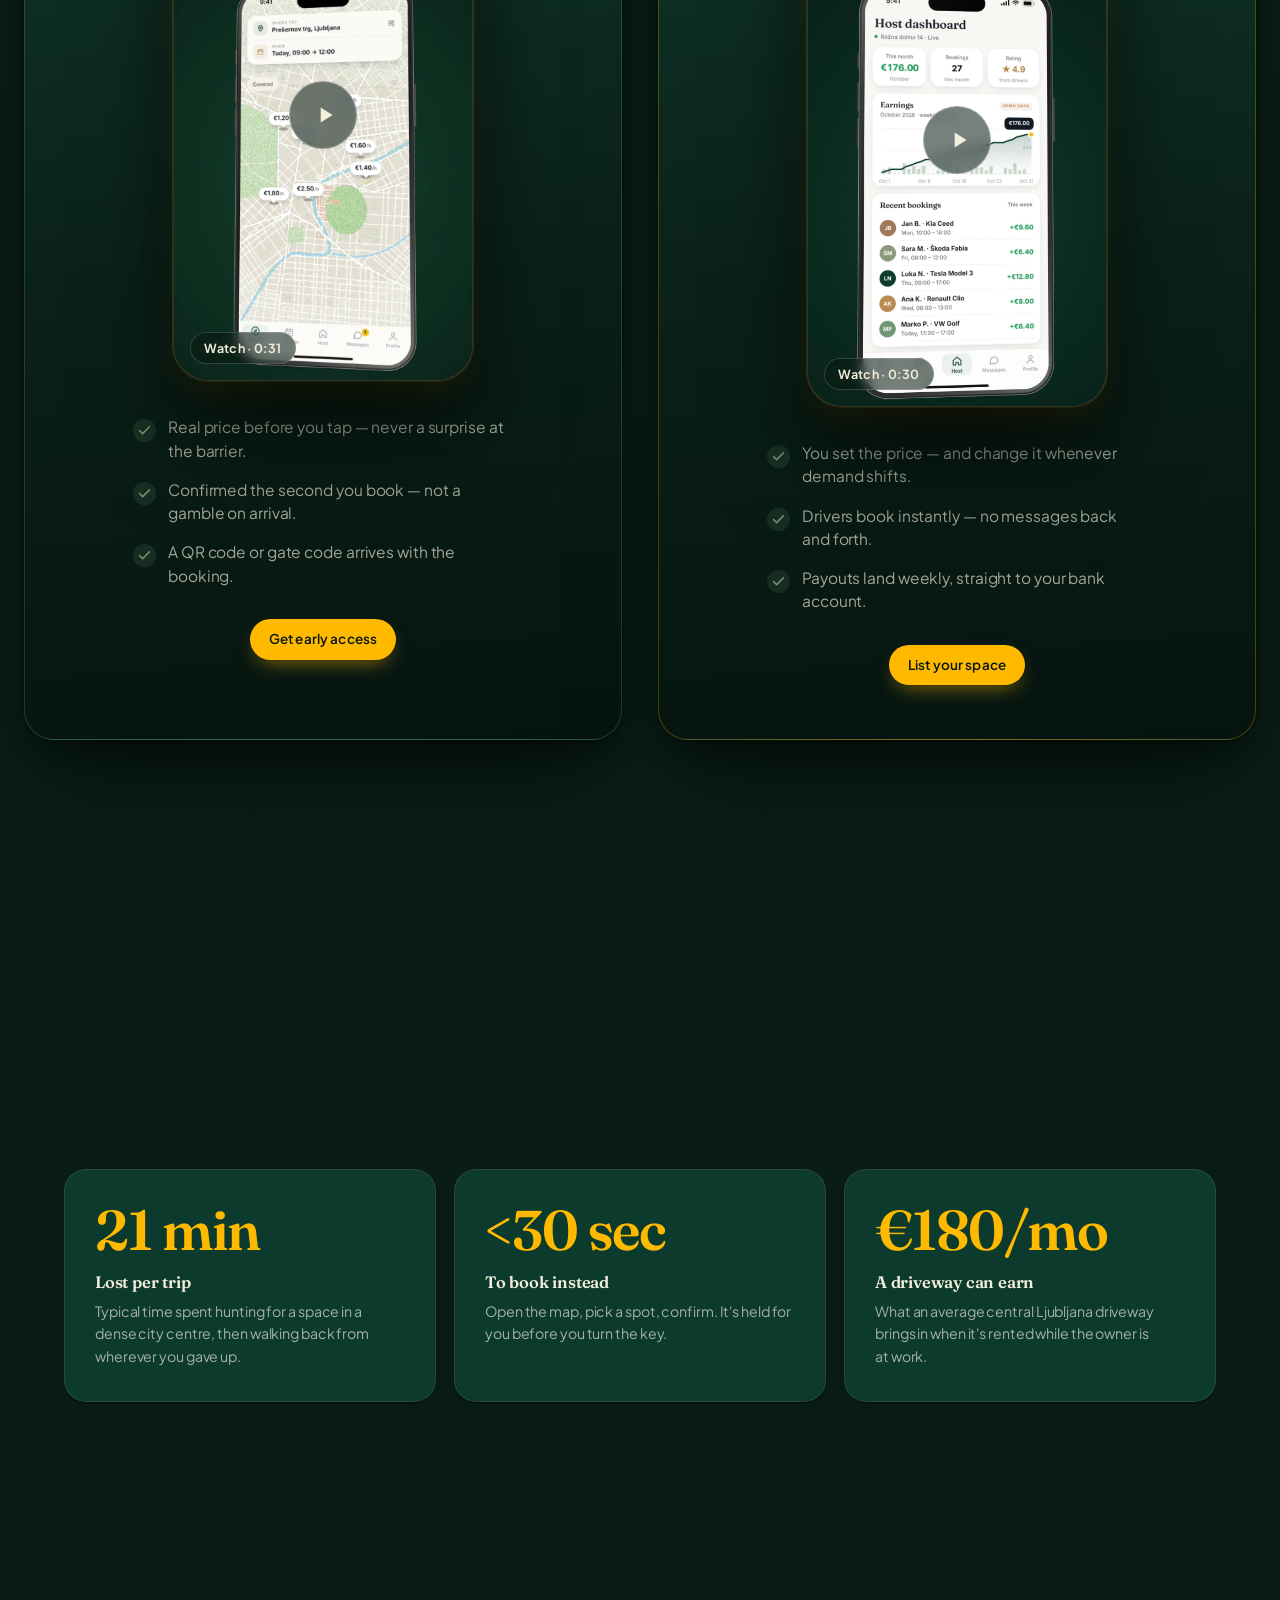
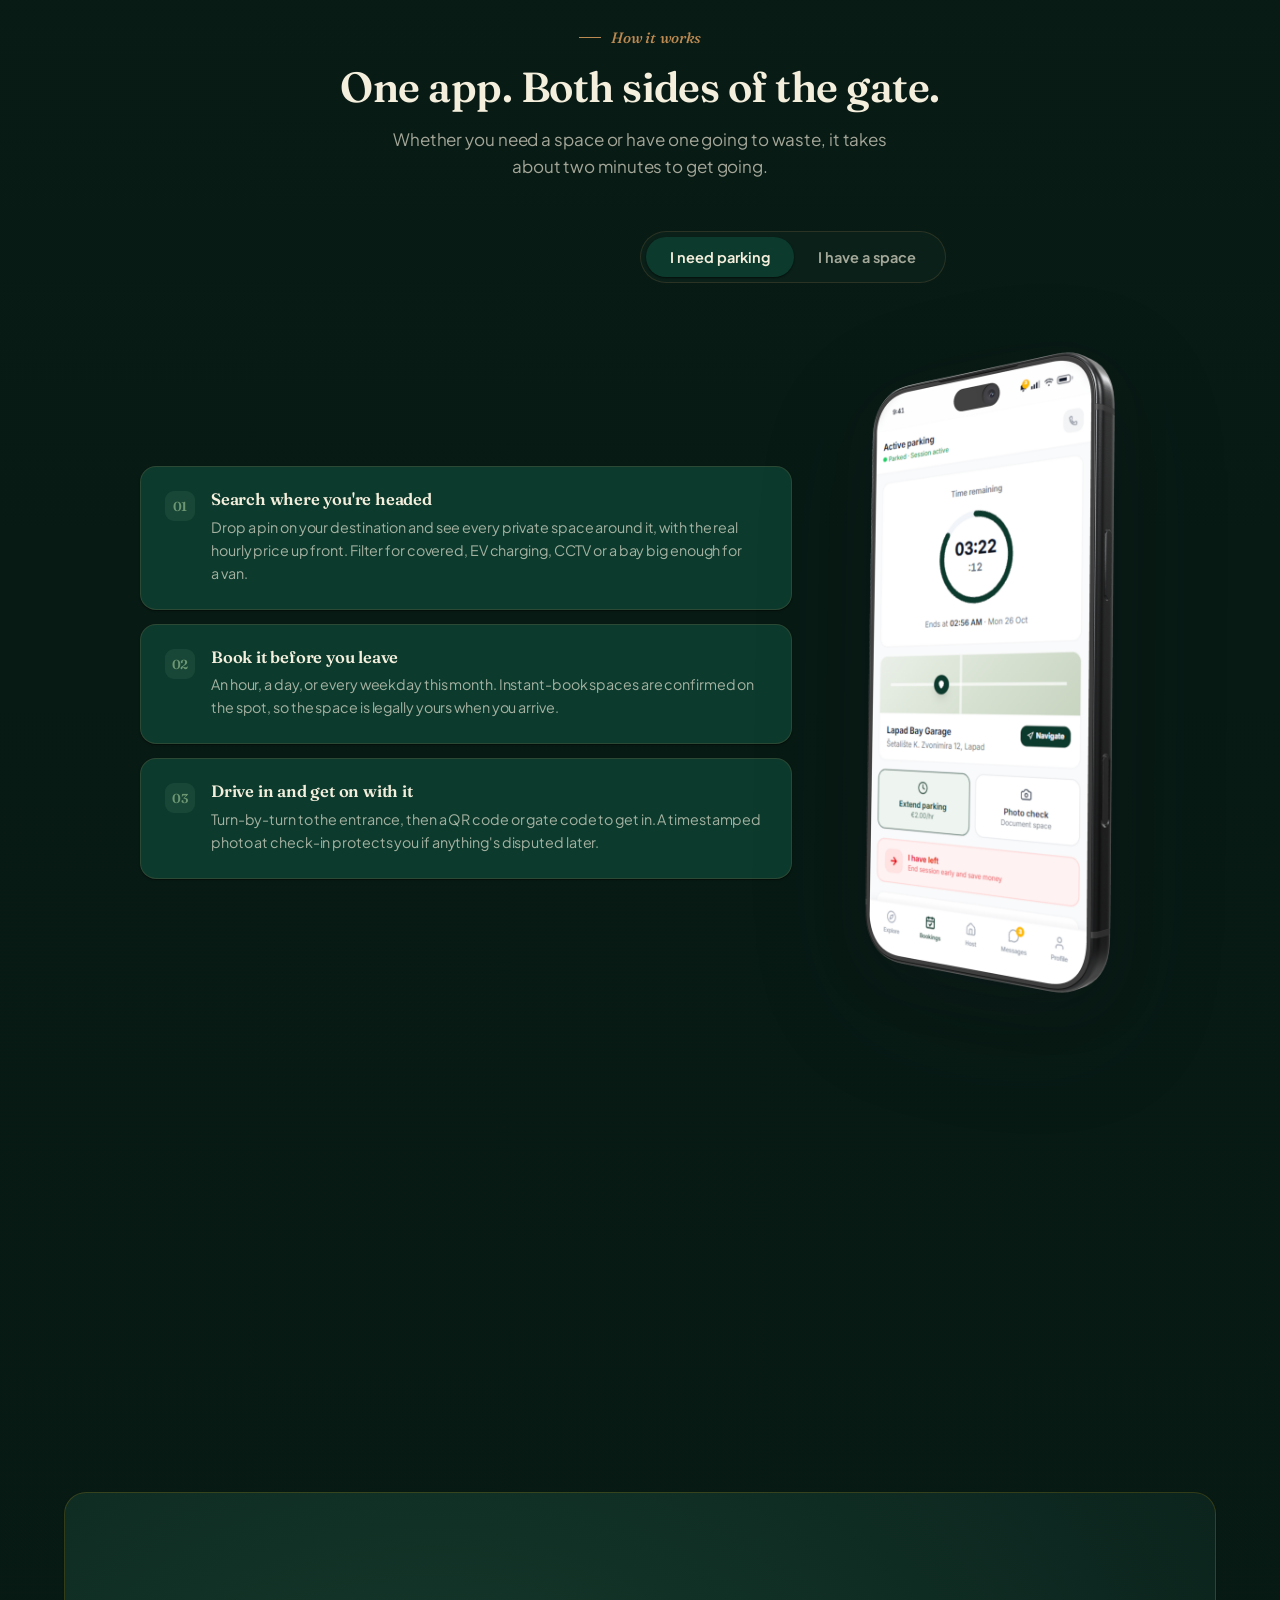
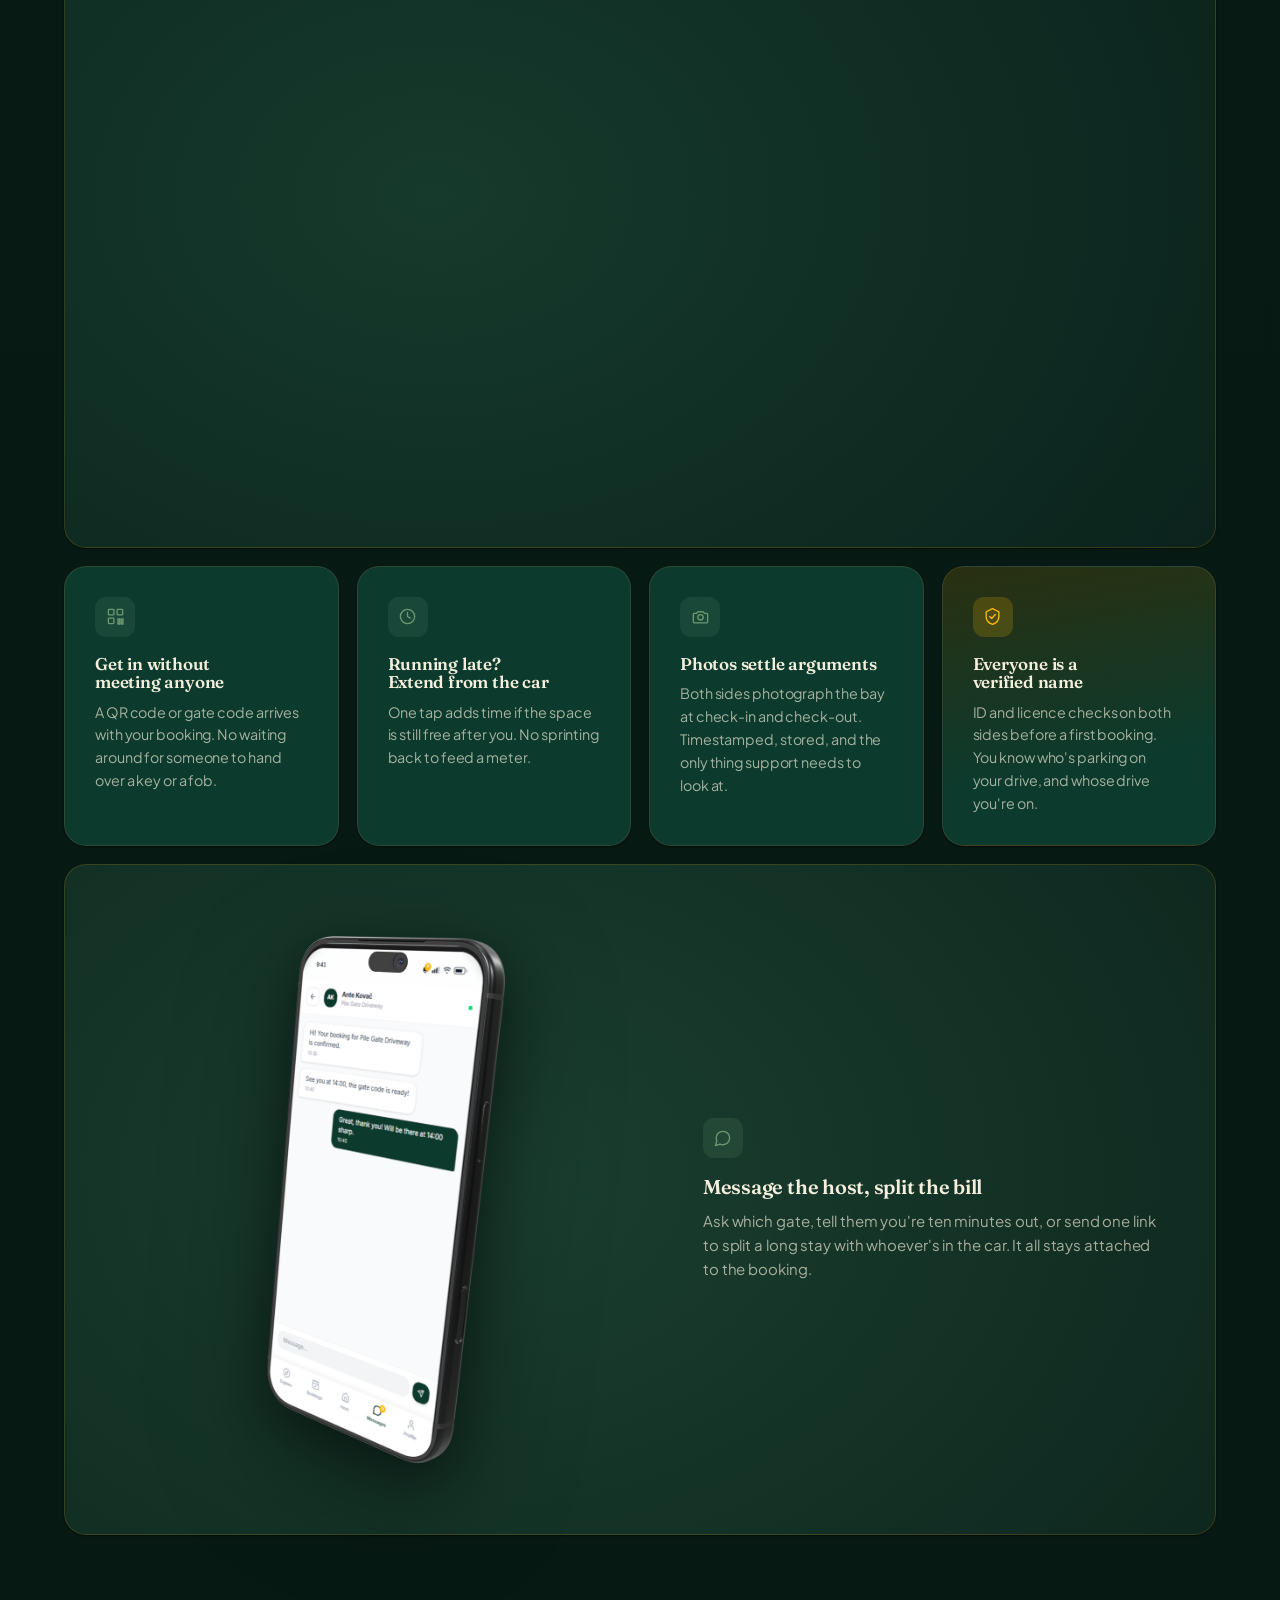
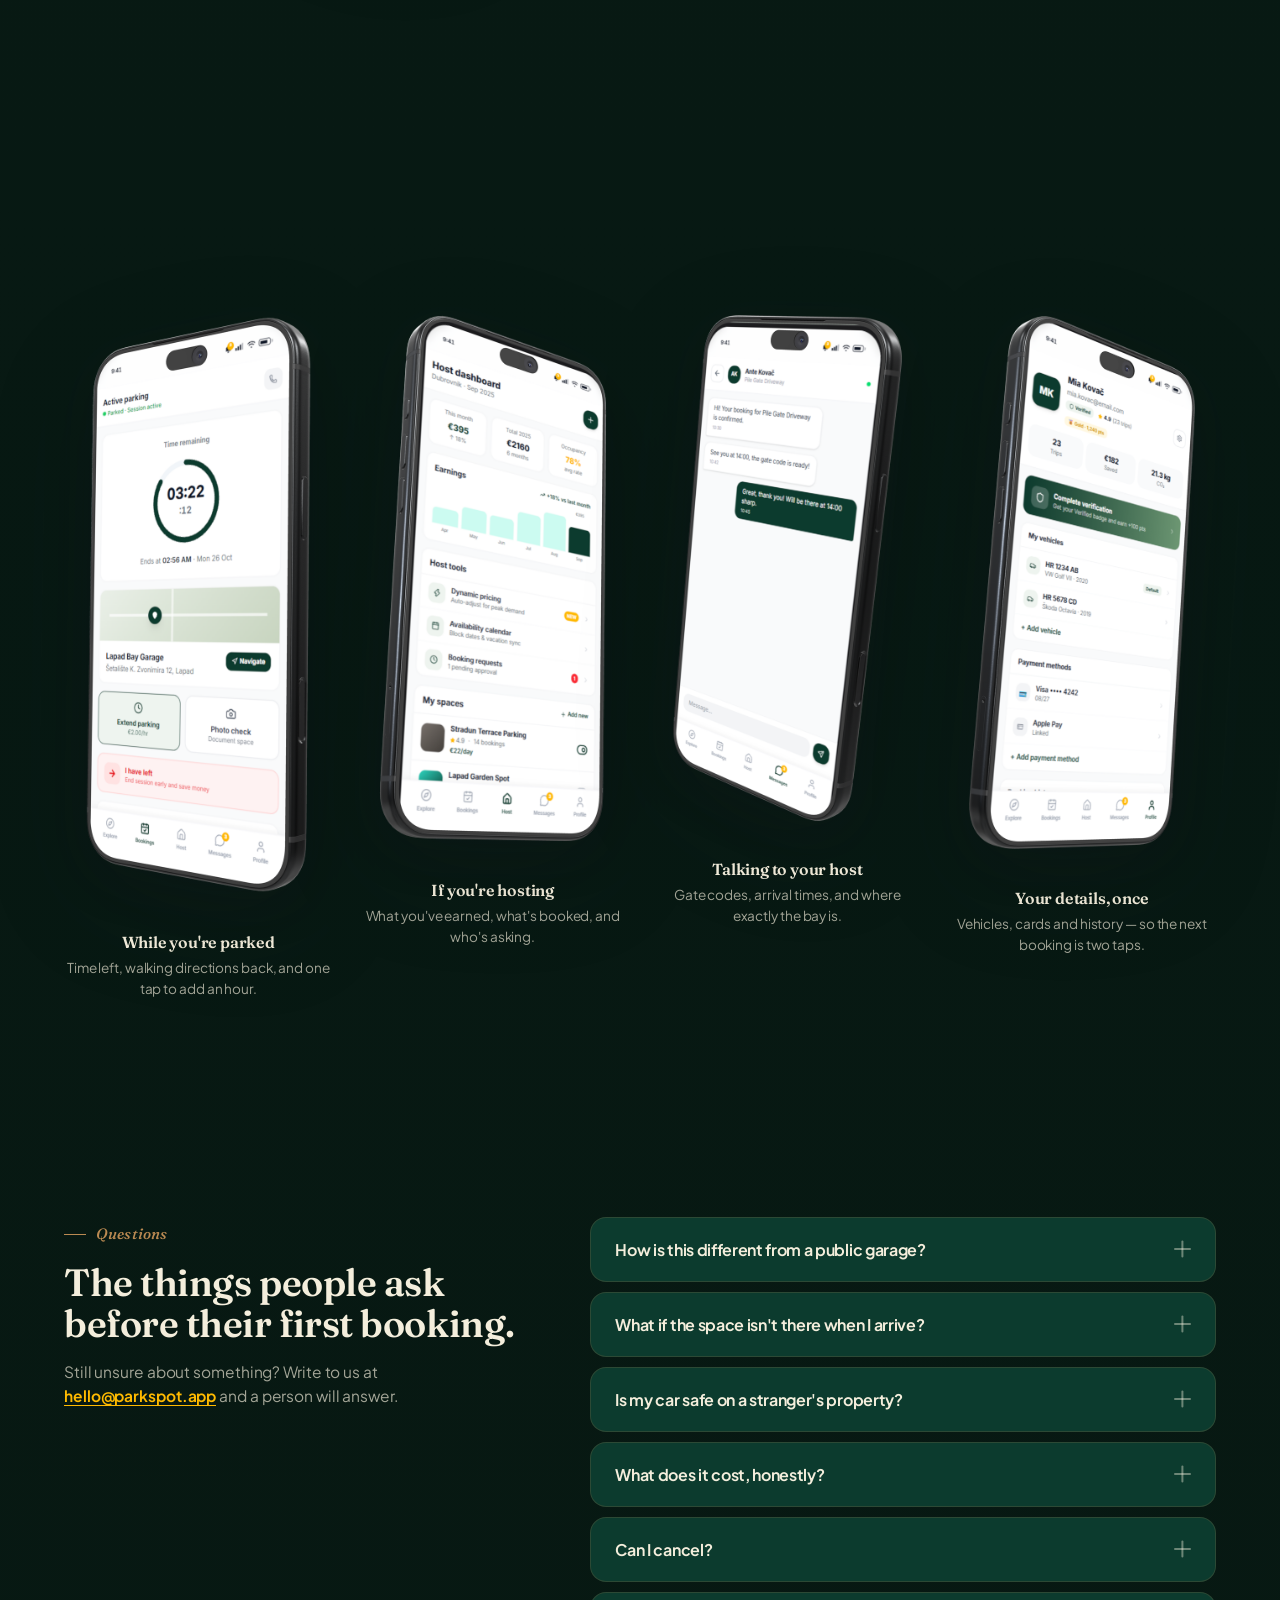
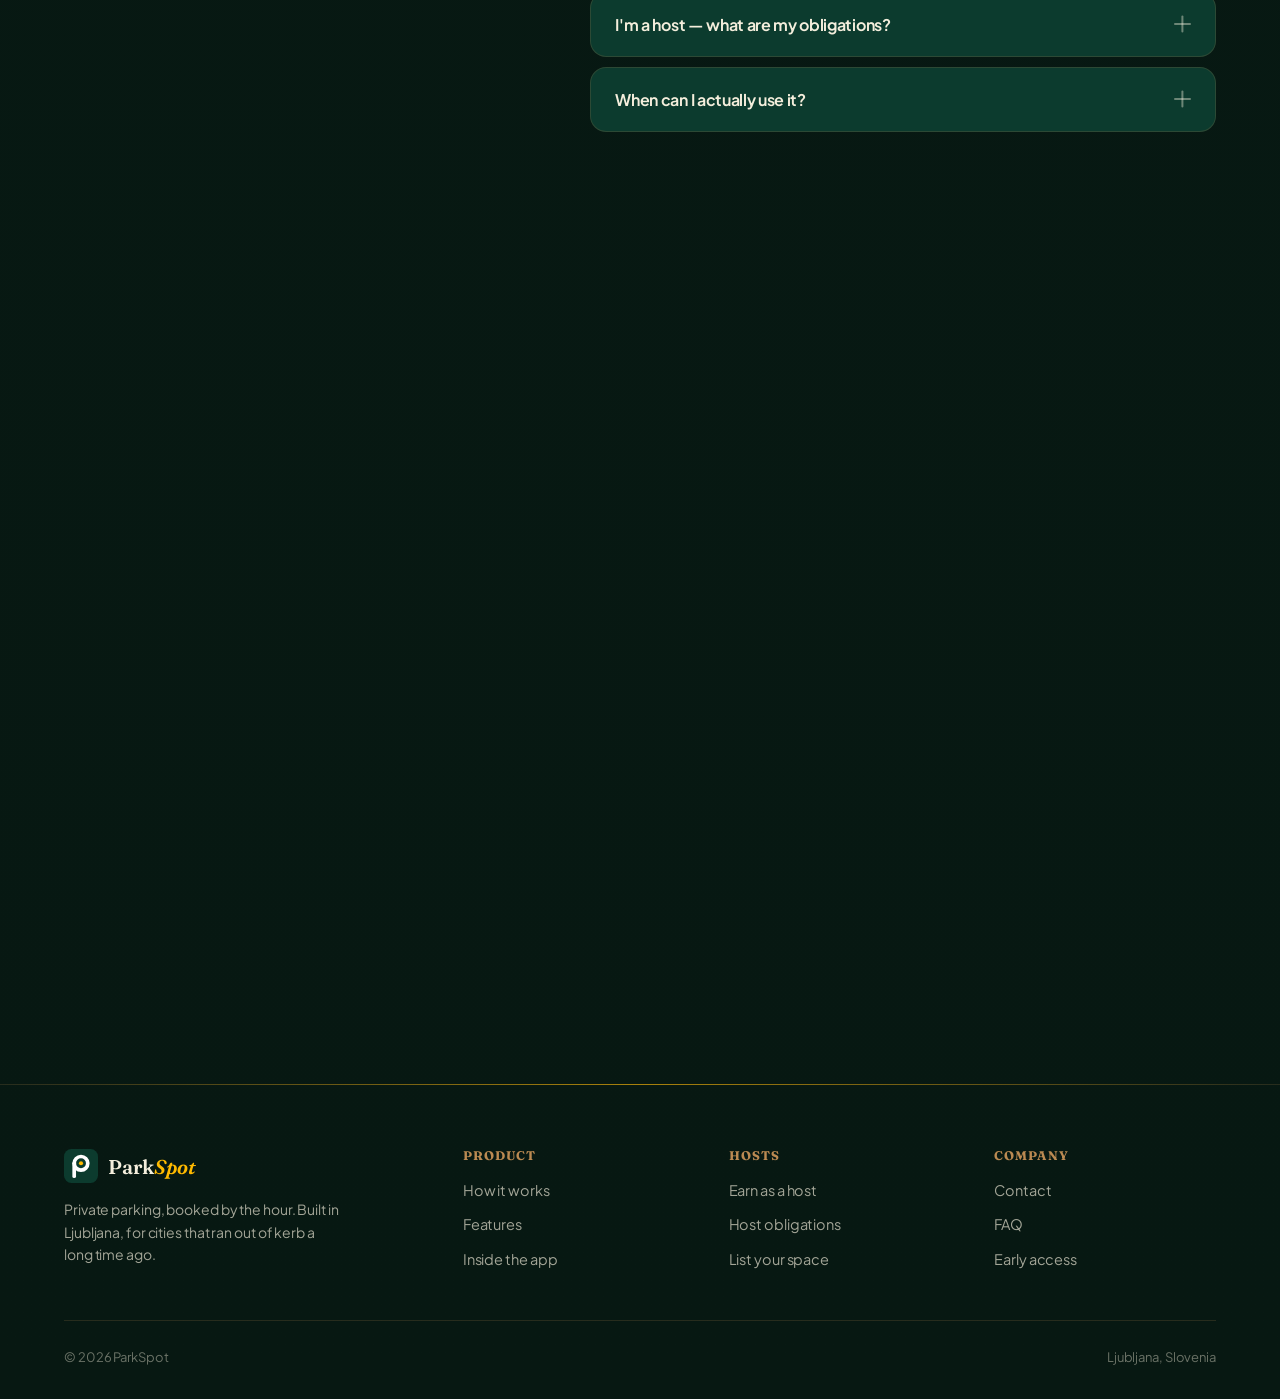
==== commit 6237eeaf: "Fold host pitch into the demo split, add host assets, and layer in scroll polish Host dashboard cont" ====
--- a/index.html
+++ b/index.html
@@ -13,6 +13,8 @@
 <link rel="stylesheet" href="styles.css">
 </head>
 <body>
+
+<div class="scroll-progress" id="scrollProgress" aria-hidden="true"></div>
 
 <svg style="position:absolute; width:0; height:0; overflow:hidden" aria-hidden="true">
   <symbol id="map-illustration" viewBox="0 0 400 260">
@@ -92,7 +94,7 @@
     <div class="container">
       <div class="hero-card">
         <div class="hero-mesh" aria-hidden="true">
-          <svg class="mesh-map mesh-map--hero" aria-hidden="true"><use href="#map-illustration"></use></svg>
+          <svg class="mesh-map mesh-map--hero" aria-hidden="true" data-parallax="0.07"><use href="#map-illustration"></use></svg>
         </div>
 
         <div class="hero-inner">
@@ -142,28 +144,81 @@
     </div>
   </header>
 
-  <!-- ============ PROMO VIDEO ============ -->
+  <!-- ============ FIND / EARN — two sides of the gate ============ -->
   <section id="demo">
     <div class="container">
-      <div class="demo-card reveal">
-        <div class="demo-mesh" aria-hidden="true">
-          <svg class="mesh-map mesh-map--demo" aria-hidden="true"><use href="#map-illustration"></use></svg>
-        </div>
-        <div class="demo-head">
-          <span class="eyebrow">See it in action</span>
-          <h2>Thirty seconds, start to parked.</h2>
-          <p>From opening the map to driving into a bay that's already yours — this is the whole trip, in real time.</p>
-          <a href="#waitlist" class="btn btn-primary">Get early access</a>
-        </div>
-        <div class="demo-visual">
-          <button type="button" class="demo-play" id="demoPlay" aria-label="Play the 31-second ParkSpot demo video">
-            <img class="demo-poster" src="assets/promo-poster.webp" alt="The ParkSpot app open on a map of Ljubljana, showing hourly prices on nearby private parking spots" width="860" height="1529" fetchpriority="high">
+      <div class="section-head center reveal-stagger">
+        <span class="eyebrow">See both sides</span>
+        <h2>Whichever side of the gate you're on.</h2>
+        <p>Hunting for a space, or sitting on one that's empty? Here's exactly what you'll see in the app.</p>
+      </div>
+    </div>
+
+    <div class="container container-wide">
+      <div class="split-demo">
+        <!-- ===== Drivers ===== -->
+        <article class="split-demo-col split-demo-find reveal-left">
+          <span class="split-demo-tag">For drivers</span>
+          <h3>Find a spot before you set off.</h3>
+          <p>Drop a pin on where you're headed and book a specific bay &mdash; reserved in your name before you turn the key.</p>
+
+          <button type="button" class="demo-play" data-video-mp4="assets/promo.mp4" data-video-webm="assets/promo.webm" aria-label="Play the 31-second ParkSpot driver demo">
+            <img class="demo-poster" src="assets/promo-poster.webp" alt="The ParkSpot app open on a map of Ljubljana, showing hourly prices on nearby private parking spots" width="860" height="1529" loading="lazy">
             <span class="demo-play-icon" aria-hidden="true">
               <svg viewBox="0 0 24 24" fill="currentColor"><path d="M8 5v14l11-7z"/></svg>
             </span>
             <span class="demo-duration">Watch &middot; 0:31</span>
           </button>
-        </div>
+
+          <ul class="check-list">
+            <li>
+              <svg viewBox="0 0 24 24" fill="none" stroke="currentColor" stroke-width="2.4" stroke-linecap="round" stroke-linejoin="round" aria-hidden="true"><path d="M20 6 9 17l-5-5"/></svg>
+              <span>Real price before you tap &mdash; never a surprise at the barrier.</span>
+            </li>
+            <li>
+              <svg viewBox="0 0 24 24" fill="none" stroke="currentColor" stroke-width="2.4" stroke-linecap="round" stroke-linejoin="round" aria-hidden="true"><path d="M20 6 9 17l-5-5"/></svg>
+              <span>Confirmed the second you book &mdash; not a gamble on arrival.</span>
+            </li>
+            <li>
+              <svg viewBox="0 0 24 24" fill="none" stroke="currentColor" stroke-width="2.4" stroke-linecap="round" stroke-linejoin="round" aria-hidden="true"><path d="M20 6 9 17l-5-5"/></svg>
+              <span>A QR code or gate code arrives with the booking.</span>
+            </li>
+          </ul>
+
+          <a href="#waitlist" class="btn btn-primary btn-sm">Get early access</a>
+        </article>
+
+        <!-- ===== Hosts ===== -->
+        <article class="split-demo-col split-demo-earn reveal-right" id="hosts">
+          <span class="split-demo-tag">For hosts</span>
+          <h3>List it. Price it. Get paid.</h3>
+          <p>Your driveway is only empty because nobody's asked yet. Set your hours and your price, then watch the bookings land.</p>
+
+          <button type="button" class="demo-play" data-video-mp4="assets/promo-host-earnings.mp4" aria-label="Play the 30-second ParkSpot host earnings demo">
+            <img class="demo-poster" src="assets/host-promo-poster.webp" alt="The ParkSpot host dashboard showing this month's earnings climbing to €176 with a chart and a list of recent bookings" width="1080" height="1920" loading="lazy">
+            <span class="demo-play-icon" aria-hidden="true">
+              <svg viewBox="0 0 24 24" fill="currentColor"><path d="M8 5v14l11-7z"/></svg>
+            </span>
+            <span class="demo-duration">Watch &middot; 0:30</span>
+          </button>
+
+          <ul class="check-list">
+            <li>
+              <svg viewBox="0 0 24 24" fill="none" stroke="currentColor" stroke-width="2.4" stroke-linecap="round" stroke-linejoin="round" aria-hidden="true"><path d="M20 6 9 17l-5-5"/></svg>
+              <span>You set the price &mdash; and change it whenever demand shifts.</span>
+            </li>
+            <li>
+              <svg viewBox="0 0 24 24" fill="none" stroke="currentColor" stroke-width="2.4" stroke-linecap="round" stroke-linejoin="round" aria-hidden="true"><path d="M20 6 9 17l-5-5"/></svg>
+              <span>Drivers book instantly &mdash; no messages back and forth.</span>
+            </li>
+            <li>
+              <svg viewBox="0 0 24 24" fill="none" stroke="currentColor" stroke-width="2.4" stroke-linecap="round" stroke-linejoin="round" aria-hidden="true"><path d="M20 6 9 17l-5-5"/></svg>
+              <span>Payouts land weekly, straight to your bank account.</span>
+            </li>
+          </ul>
+
+          <a href="#waitlist" class="btn btn-primary btn-sm">List your space</a>
+        </article>
       </div>
     </div>
   </section>
@@ -171,7 +226,7 @@
   <!-- ============ PROBLEM / NUMBERS ============ -->
   <section id="why">
     <div class="container">
-      <div class="band-head reveal">
+      <div class="band-head reveal-stagger">
         <h2>Circling for a space is a tax on your day.</h2>
         <p>
           In a city centre built long before cars, the spot you need is usually
@@ -202,13 +257,13 @@
   <!-- ============ HOW IT WORKS ============ -->
   <section id="how-it-works">
     <div class="container">
-      <div class="section-head center reveal">
+      <div class="section-head center reveal-stagger">
         <span class="eyebrow">How it works</span>
         <h2>One app. Both sides of the gate.</h2>
         <p>Whether you need a space or have one going to waste, it takes about two minutes to get going.</p>
       </div>
 
-      <div class="tabs reveal" id="tabs">
+      <div class="tabs reveal-stagger" id="tabs">
         <div class="tab-switch" role="tablist" aria-label="Choose your side">
           <button role="tab" id="tab-driver" aria-controls="panel-driver" aria-selected="true" class="active">I need parking</button>
           <button role="tab" id="tab-host" aria-controls="panel-host" aria-selected="false">I have a space</button>
@@ -262,7 +317,7 @@
   <!-- ============ FEATURES ============ -->
   <section id="features">
     <div class="container">
-      <div class="section-head reveal">
+      <div class="section-head reveal-stagger">
         <span class="eyebrow">What's in the app</span>
         <h2>Built around what actually goes wrong when you park.</h2>
         <p>Every feature here exists because something about parking is annoying. None of it is decoration.</p>
@@ -270,14 +325,14 @@
 
       <div class="bento reveal-stagger">
         <article class="bento-card bento-banner">
-          <div class="bento-copy">
+          <div class="bento-copy reveal-left">
             <span class="feat-icon">
               <svg viewBox="0 0 24 24" fill="none" stroke="currentColor" stroke-width="1.7" stroke-linecap="round" stroke-linejoin="round" aria-hidden="true"><path d="M9 20l-5-2V4l5 2 6-2 5 2v14l-5-2-6 2z"/><path d="M9 6v14M15 4v14"/></svg>
             </span>
             <h3>A map of spaces you can't see from the street</h3>
             <p>Private driveways, residents' garages and small courtyard lots — the ones behind gates. Prices are per hour and shown before you tap, so there's nothing to work out at a barrier.</p>
           </div>
-          <div class="bento-img-wrap">
+          <div class="bento-img-wrap reveal-right">
             <img src="assets/screen-explore.png" alt="Map view in the ParkSpot app with price markers on nearby private spaces" loading="lazy" width="640" height="1266">
           </div>
         </article>
@@ -315,14 +370,14 @@
         </article>
 
         <article class="bento-card bento-banner bento-flip">
-          <div class="bento-copy">
+          <div class="bento-copy reveal-right">
             <span class="feat-icon">
               <svg viewBox="0 0 24 24" fill="none" stroke="currentColor" stroke-width="1.7" stroke-linecap="round" stroke-linejoin="round" aria-hidden="true"><path d="M21 11.5a8.4 8.4 0 0 1-8.4 8.4 8.4 8.4 0 0 1-3.8-.9L3 21l1.9-5.8a8.4 8.4 0 0 1-.9-3.8A8.4 8.4 0 0 1 12.5 3a8.4 8.4 0 0 1 8.5 8.5z"/></svg>
             </span>
             <h3>Message the host, split the bill</h3>
             <p>Ask which gate, tell them you're ten minutes out, or send one link to split a long stay with whoever's in the car. It all stays attached to the booking.</p>
           </div>
-          <div class="bento-img-wrap">
+          <div class="bento-img-wrap reveal-left">
             <img src="assets/screen-messages.png" alt="Chat in the ParkSpot app, arranging a gate code and arrival time with a host" loading="lazy" width="640" height="1301">
           </div>
         </article>
@@ -333,7 +388,7 @@
   <!-- ============ SCREENS ============ -->
   <section id="screens">
     <div class="container">
-      <div class="section-head center reveal">
+      <div class="section-head center reveal-stagger">
         <span class="eyebrow">Inside the app</span>
         <h2>A screen for each part of the trip.</h2>
       </div>
@@ -371,96 +426,17 @@
     </div>
   </section>
 
-  <!-- ============ HOSTS ============ -->
-  <section id="hosts">
-    <div class="container">
-      <div class="host-card reveal">
-        <div class="host-copy">
-          <span class="eyebrow">Earn as a host</span>
-          <h2>The space outside your house is already an asset.</h2>
-          <p>
-            If your car is at work from eight until five, your driveway is empty
-            for the exact hours people are desperate to park near you. Listing it
-            takes a few minutes and you keep control of when it's available.
-          </p>
-
-          <ul class="check-list">
-            <li>
-              <svg viewBox="0 0 24 24" fill="none" stroke="currentColor" stroke-width="2.4" stroke-linecap="round" stroke-linejoin="round" aria-hidden="true"><path d="M20 6 9 17l-5-5"/></svg>
-              <span><b>Weekly payouts</b> straight to your bank — no chasing anyone.</span>
-            </li>
-            <li>
-              <svg viewBox="0 0 24 24" fill="none" stroke="currentColor" stroke-width="2.4" stroke-linecap="round" stroke-linejoin="round" aria-hidden="true"><path d="M20 6 9 17l-5-5"/></svg>
-              <span><b>You pick the hours.</b> Block the space any time you need it back.</span>
-            </li>
-            <li>
-              <svg viewBox="0 0 24 24" fill="none" stroke="currentColor" stroke-width="2.4" stroke-linecap="round" stroke-linejoin="round" aria-hidden="true"><path d="M20 6 9 17l-5-5"/></svg>
-              <span><b>Every driver is verified</b> with ID and a licence before they book.</span>
-            </li>
-            <li>
-              <svg viewBox="0 0 24 24" fill="none" stroke="currentColor" stroke-width="2.4" stroke-linecap="round" stroke-linejoin="round" aria-hidden="true"><path d="M20 6 9 17l-5-5"/></svg>
-              <span><b>Calendar sync</b> so a booking can never clash with your own plans.</span>
-            </li>
-          </ul>
-
-          <a href="#waitlist" class="btn btn-primary">List your space</a>
-        </div>
-
-        <div class="host-visual">
-          <div class="dash-card">
-            <div class="dash-row">
-              <div>
-                <p class="dash-label">Earnings this month</p>
-                <p class="dash-value" data-count-to="612" data-count-prefix="&euro;">&euro;612</p>
-              </div>
-              <span class="badge">High demand</span>
-            </div>
-
-            <div class="bars" aria-hidden="true">
-              <div class="bar" style="--h:35%"></div>
-              <div class="bar" style="--h:55%"></div>
-              <div class="bar bar-peak" style="--h:95%"></div>
-              <div class="bar" style="--h:62%"></div>
-              <div class="bar bar-peak" style="--h:88%"></div>
-              <div class="bar" style="--h:40%"></div>
-              <div class="bar" style="--h:70%"></div>
-            </div>
-            <p class="dash-caption">Mon &ndash; Sun &middot; match nights drive your two peaks</p>
-
-            <div class="dash-requests">
-              <div class="req-row">
-                <span class="req-who"><span class="req-avatar"></span> Ana M. &middot; Weekend, 2 days</span>
-                <span class="req-actions">
-                  <button class="req-approve" aria-label="Approve Ana M."><svg viewBox="0 0 24 24" fill="none" stroke="currentColor" stroke-width="2.6" stroke-linecap="round" stroke-linejoin="round" aria-hidden="true"><path d="M20 6 9 17l-5-5"/></svg></button>
-                  <button class="req-decline" aria-label="Decline Ana M."><svg viewBox="0 0 24 24" fill="none" stroke="currentColor" stroke-width="2.6" stroke-linecap="round" stroke-linejoin="round" aria-hidden="true"><path d="M18 6 6 18M6 6l12 12"/></svg></button>
-                </span>
-              </div>
-              <div class="req-row">
-                <span class="req-who"><span class="req-avatar req-avatar-b"></span> Marko P. &middot; Tonight, 4 hrs</span>
-                <span class="req-actions">
-                  <button class="req-approve" aria-label="Approve Marko P."><svg viewBox="0 0 24 24" fill="none" stroke="currentColor" stroke-width="2.6" stroke-linecap="round" stroke-linejoin="round" aria-hidden="true"><path d="M20 6 9 17l-5-5"/></svg></button>
-                  <button class="req-decline" aria-label="Decline Marko P."><svg viewBox="0 0 24 24" fill="none" stroke="currentColor" stroke-width="2.6" stroke-linecap="round" stroke-linejoin="round" aria-hidden="true"><path d="M18 6 6 18M6 6l12 12"/></svg></button>
-                </span>
-              </div>
-            </div>
-          </div>
-          <p class="host-note">Illustrative dashboard &mdash; your figures depend on your street and hours.</p>
-        </div>
-      </div>
-    </div>
-  </section>
-
   <!-- ============ FAQ ============ -->
   <section id="faq">
     <div class="container">
       <div class="faq-layout">
-        <div class="faq-intro reveal">
+        <div class="faq-intro reveal-stagger">
           <span class="eyebrow">Questions</span>
           <h2>The things people ask before their first booking.</h2>
           <p>Still unsure about something? Write to us at <a href="mailto:hello@parkspot.app">hello@parkspot.app</a> and a person will answer.</p>
         </div>
 
-        <div class="faq-list reveal" id="faqList">
+        <div class="faq-list reveal-stagger" id="faqList">
           <div class="faq-item">
             <button class="faq-q" aria-expanded="false">
               How is this different from a public garage?
@@ -526,7 +502,7 @@
     <div class="container">
       <div class="cta-card reveal">
         <div class="cta-mesh" aria-hidden="true">
-          <svg class="mesh-map mesh-map--cta" aria-hidden="true"><use href="#map-illustration"></use></svg>
+          <svg class="mesh-map mesh-map--cta" aria-hidden="true" data-parallax="0.07"><use href="#map-illustration"></use></svg>
         </div>
         <div class="cta-inner">
           <h2>Be parked before you arrive.</h2>
--- a/styles.css
+++ b/styles.css
@@ -140,6 +140,7 @@
 p { text-wrap: pretty; }
 
 .container { width: 100%; max-width: var(--container); margin: 0 auto; padding: 0 24px; }
+.container-wide { max-width: 1560px; }
 
 .sr-only {
   position: absolute; width: 1px; height: 1px;
@@ -154,6 +155,23 @@
   transition: top 0.2s var(--ease);
 }
 .skip-link:focus { top: 16px; }
+
+/* ===== Scroll progress ===== */
+.scroll-progress {
+  position: fixed; top: 0; left: 0; right: 0; z-index: 250;
+  height: 3px;
+  background: linear-gradient(90deg, var(--brand) 0%, var(--gold) 100%);
+  transform: scaleX(0);
+  transform-origin: 0 50%;
+  transition: transform 0.08s linear;
+  will-change: transform;
+}
+
+/* ===== Entrance keyframes — hero + nav, play once on load ===== */
+@keyframes nav-drop { from { opacity: 0; transform: translateY(-14px); } to { opacity: 1; transform: none; } }
+@keyframes hero-fade-up { from { opacity: 0; transform: translateY(18px); } to { opacity: 1; transform: none; } }
+@keyframes hero-visual-in { from { opacity: 0; transform: translateY(26px) scale(0.97); } to { opacity: 1; transform: none; } }
+@keyframes chip-pop { from { opacity: 0; transform: translateY(8px) scale(0.82); } to { opacity: 1; transform: none; } }
 
 /* ===== Reveal ===== */
 .reveal { opacity: 0; transform: translateY(22px); transition: opacity 0.7s var(--ease), transform 0.7s var(--ease); }
@@ -166,6 +184,17 @@
 .reveal-stagger.in-view > *:nth-child(4) { transition-delay: 0.22s; }
 .reveal-stagger.in-view > *:nth-child(5) { transition-delay: 0.28s; }
 .reveal-stagger.in-view > *:nth-child(6) { transition-delay: 0.34s; }
+.reveal-stagger.in-view > *:nth-child(7) { transition-delay: 0.40s; }
+.reveal-stagger.in-view > *:nth-child(8) { transition-delay: 0.46s; }
+
+/* banners carry their own left/right reveal on their two halves instead of the grid's up-fade */
+.reveal-stagger > .bento-banner { opacity: 1; transform: none; transition: none; }
+
+/* slide-in-from-the-side variant, for elements with a clear left/right counterpart */
+.reveal-left { opacity: 0; transform: translateX(-36px); transition: opacity 0.7s var(--ease), transform 0.7s var(--ease); }
+.reveal-left.in-view { opacity: 1; transform: none; }
+.reveal-right { opacity: 0; transform: translateX(36px); transition: opacity 0.7s var(--ease) 0.08s, transform 0.7s var(--ease) 0.08s; }
+.reveal-right.in-view { opacity: 1; transform: none; }
 
 /* ===== Buttons ===== */
 .btn {
@@ -254,6 +283,7 @@
   position: fixed; top: 0; left: 0; right: 0; z-index: 100;
   padding: 18px 0;
   transition: padding 0.3s var(--ease);
+  animation: nav-drop 0.6s var(--ease) both;
 }
 .nav-inner {
   display: flex; align-items: center; justify-content: space-between; gap: 24px;
@@ -332,9 +362,8 @@
     radial-gradient(90% 90% at 70% 90%, var(--mesh-2) 0%, transparent 65%),
     linear-gradient(155deg, #123F31 0%, #0A2019 55%, var(--mesh-3) 100%);
 }
-.mesh-map { position: absolute; display: block; pointer-events: none; }
+.mesh-map { position: absolute; display: block; pointer-events: none; will-change: transform; }
 .mesh-map--hero { top: 0; right: -4%; width: 64%; height: 100%; opacity: 0.55; }
-.mesh-map--demo { left: 50%; transform: translateX(-50%); bottom: -8%; width: 82%; height: 60%; opacity: 0.4; }
 .mesh-map--cta { top: 0; left: -8%; width: 48%; height: 100%; opacity: 0.5; }
 @media (max-width: 920px) { .mesh-map--hero { opacity: 0.32; } }
 @media (max-width: 720px) { .mesh-map--cta { display: none; } }
@@ -356,15 +385,15 @@
   padding: 72px 48px 0 68px;
 }
 .hero-copy { padding-bottom: 76px; max-width: 540px; }
-.hero-copy h1 { font-size: clamp(42px, 5.2vw, 64px); font-weight: 600; margin-bottom: 22px; color: var(--ink); }
-.hero-copy .lead { font-size: clamp(16px, 1.35vw, 17.5px); color: rgba(244, 238, 220, 0.72); line-height: 1.6; max-width: 450px; margin-bottom: 32px; }
+.hero-copy h1 { font-size: clamp(42px, 5.2vw, 64px); font-weight: 600; margin-bottom: 22px; color: var(--ink); animation: hero-fade-up 0.75s var(--ease) 0.14s both; }
+.hero-copy .lead { font-size: clamp(16px, 1.35vw, 17.5px); color: rgba(244, 238, 220, 0.72); line-height: 1.6; max-width: 450px; margin-bottom: 32px; animation: hero-fade-up 0.75s var(--ease) 0.24s both; }
 .hero-copy .lead b { color: var(--gold-soft); font-weight: 700; }
-.hero-cta-row { display: flex; gap: 11px; flex-wrap: wrap; margin-bottom: 34px; }
-.hero .pill { background: rgba(255, 255, 255, 0.08); border-color: rgba(255, 255, 255, 0.14); color: rgba(244, 238, 220, 0.85); }
+.hero-cta-row { display: flex; gap: 11px; flex-wrap: wrap; margin-bottom: 34px; animation: hero-fade-up 0.75s var(--ease) 0.34s both; }
+.hero .pill { background: rgba(255, 255, 255, 0.08); border-color: rgba(255, 255, 255, 0.14); color: rgba(244, 238, 220, 0.85); animation: hero-fade-up 0.7s var(--ease) 0.05s both; }
 .hero .btn-ghost { background: rgba(255, 255, 255, 0.06); color: var(--paper); border-color: rgba(255, 255, 255, 0.2); box-shadow: none; }
 .hero .btn-ghost:hover { border-color: var(--gold); color: var(--gold-soft); background: rgba(255, 255, 255, 0.1); }
 
-.social-proof { display: flex; align-items: center; gap: 13px; }
+.social-proof { display: flex; align-items: center; gap: 13px; animation: hero-fade-up 0.75s var(--ease) 0.42s both; }
 .social-proof p { font-size: 13.5px; color: rgba(244, 238, 220, 0.65); line-height: 1.4; }
 .social-proof b { color: var(--gold-soft); font-weight: 700; }
 .avatars { display: flex; }
@@ -390,6 +419,7 @@
   max-width: 460px;
   margin-inline: auto;
   padding-top: 24px;
+  animation: hero-visual-in 0.85s var(--ease) 0.3s both;
 }
 .phone-shot {
   position: relative; z-index: 2;
@@ -416,8 +446,8 @@
 .chip-text { font-size: 13px; font-weight: 700; line-height: 1.3; letter-spacing: -0.015em; color: var(--ink-on-light); }
 .chip-text small { display: block; font-size: 11px; font-weight: 500; color: var(--ink-3-on-light); letter-spacing: 0; }
 .chip-text b { font-size: 16px; font-weight: 800; color: var(--ink-on-light); }
-.chip-confirm { top: 15%; left: -24px; }
-.chip-price { bottom: 20%; right: -24px; }
+.chip-confirm { top: 15%; left: -24px; animation: chip-pop 0.6s var(--ease) 0.85s both; }
+.chip-price { bottom: 20%; right: -24px; animation: chip-pop 0.6s var(--ease) 1s both; }
 .chip-icon {
   display: flex; align-items: center; justify-content: center;
   width: 26px; height: 26px; border-radius: 50%;
@@ -464,29 +494,6 @@
 .stat p { font-size: 14.2px; color: var(--ink-2); line-height: 1.58; }
 
 /* ===== Promo video ===== */
-.demo-card {
-  position: relative;
-  overflow: hidden;
-  isolation: isolate;
-  text-align: center;
-  background: linear-gradient(175deg, #123F31 0%, #0A2019 60%, #06140F 100%);
-  border: 1px solid rgba(255, 186, 0, 0.2);
-  border-radius: var(--r-xl);
-  padding: 72px 40px 84px;
-  box-shadow: var(--sh-lg), 0 0 100px -30px rgba(255, 186, 0, 0.3);
-}
-.demo-mesh {
-  position: absolute; inset: 0; z-index: 0;
-  background:
-    radial-gradient(60% 55% at 50% 0%, rgba(255, 186, 0, 0.22) 0%, transparent 62%),
-    radial-gradient(70% 60% at 18% 100%, rgba(109, 151, 115, 0.22) 0%, transparent 65%),
-    radial-gradient(70% 60% at 82% 100%, rgba(255, 186, 0, 0.14) 0%, transparent 65%);
-}
-.demo-head { position: relative; z-index: 1; max-width: 620px; margin: 0 auto 36px; }
-.demo-head h2 { font-size: clamp(28px, 3.5vw, 42px); margin-bottom: 16px; text-wrap: balance; }
-.demo-head p { font-size: 17px; color: var(--ink-2); line-height: 1.6; max-width: 480px; margin: 0 auto 28px; }
-.demo-visual { position: relative; z-index: 1; display: flex; justify-content: center; }
-
 /* shared frame for both the poster facade and the loaded player */
 .demo-play, .demo-video {
   display: block;
@@ -541,6 +548,60 @@
 
 .demo-video { object-fit: cover; }
 
+/* ===== Split demo (find a spot / earn from one) ===== */
+.split-demo {
+  display: grid;
+  grid-template-columns: 1fr 1fr;
+  gap: 36px;
+  align-items: stretch;
+}
+.split-demo-col {
+  position: relative;
+  overflow: hidden;
+  isolation: isolate;
+  display: flex;
+  flex-direction: column;
+  align-items: center;
+  text-align: center;
+  border-radius: var(--r-xl);
+  border: 1px solid var(--line);
+  padding: 58px 48px 54px;
+  box-shadow: var(--sh-lg);
+}
+.split-demo-find {
+  background:
+    radial-gradient(90% 70% at 50% -6%, rgba(109, 151, 115, 0.26) 0%, transparent 60%),
+    linear-gradient(175deg, #123F31 0%, #0A2019 60%, #06140F 100%);
+  border-color: rgba(109, 151, 115, 0.28);
+}
+.split-demo-earn {
+  background:
+    radial-gradient(90% 70% at 50% -6%, rgba(255, 186, 0, 0.22) 0%, transparent 60%),
+    linear-gradient(175deg, #123F31 0%, #0A2019 60%, #06140F 100%);
+  border-color: rgba(255, 186, 0, 0.26);
+}
+.split-demo-tag {
+  display: inline-flex;
+  padding: 7px 15px;
+  border-radius: 999px;
+  font-size: 12px; font-weight: 700;
+  letter-spacing: 0.07em; text-transform: uppercase;
+  margin-bottom: 20px;
+}
+.split-demo-find .split-demo-tag { background: var(--sage-tint); color: var(--sage); }
+.split-demo-earn .split-demo-tag { background: var(--gold-tint); color: var(--gold-ink); }
+.split-demo-col h3 { font-size: clamp(24px, 2.4vw, 31px); margin-bottom: 14px; color: var(--ink); text-wrap: balance; }
+.split-demo-col > p { font-size: 16px; color: var(--ink-2); line-height: 1.6; max-width: 420px; margin: 0 auto 34px; }
+
+.split-demo-col .demo-play,
+.split-demo-col .demo-video {
+  width: min(300px, 60vw);
+  margin: 0 auto 34px;
+}
+
+.split-demo-col .check-list { text-align: left; max-width: 380px; gap: 16px; }
+.split-demo-col .check-list li { font-size: 15.5px; }
+
 /* ===== Tabs (how it works) ===== */
 .tabs { max-width: 1000px; margin: 0 auto; }
 .tab-switch {
@@ -562,7 +623,7 @@
 .tab-switch button.active { background: var(--card); color: var(--ink); box-shadow: var(--sh-sm); }
 
 .tab-panel { display: none; grid-template-columns: 1fr 300px; gap: 48px; align-items: center; }
-.tab-panel.active { display: grid; animation: fade-up 0.5s var(--ease) both; }
+.tab-panel.active { display: grid; }
 @keyframes fade-up { from { opacity: 0; transform: translateY(12px); } to { opacity: 1; transform: none; } }
 .steps { display: flex; flex-direction: column; gap: 14px; }
 .step-card {
@@ -573,7 +634,11 @@
   padding: 24px 26px 24px 70px;
   box-shadow: var(--sh-sm);
   transition: box-shadow 0.3s var(--ease), border-color 0.3s var(--ease);
-}
+  animation: fade-up 0.5s var(--ease) both;
+}
+.step-card:nth-child(1) { animation-delay: 0.04s; }
+.step-card:nth-child(2) { animation-delay: 0.13s; }
+.step-card:nth-child(3) { animation-delay: 0.22s; }
 .step-card:hover { box-shadow: var(--sh-md), var(--glow-gold); border-color: var(--line-2); }
 .step-num {
   position: absolute; top: 24px; left: 24px;
@@ -589,6 +654,7 @@
 .tab-shot {
   width: 100%; height: auto; border-radius: 26px;
   filter: drop-shadow(0 14px 26px rgba(21, 24, 31, 0.14)) drop-shadow(0 34px 56px rgba(21, 24, 31, 0.16));
+  animation: fade-up 0.6s var(--ease) 0.16s both;
 }
 
 /* ===== Bento features ===== */
@@ -613,10 +679,10 @@
 .bento-banner {
   grid-column: 1 / -1;
   display: grid;
-  grid-template-columns: 1fr 0.6fr;
+  grid-template-columns: 1fr 0.85fr;
   gap: 44px;
   align-items: center;
-  padding: 32px 48px;
+  padding: 36px 48px;
   background: radial-gradient(130% 170% at 32% 46%, #163A2C 0%, #0D2820 48%, #06140F 100%);
   border-color: rgba(255, 186, 0, 0.16);
 }
@@ -633,10 +699,10 @@
 }
 .bento-banner img {
   width: 100%;
-  max-width: 148px;
+  max-width: 280px;
   height: auto;
-  border-radius: 20px;
-  filter: drop-shadow(0 10px 20px rgba(0, 0, 0, 0.35)) drop-shadow(0 26px 44px rgba(0, 0, 0, 0.3));
+  border-radius: 24px;
+  filter: drop-shadow(0 14px 26px rgba(0, 0, 0, 0.38)) drop-shadow(0 34px 56px rgba(0, 0, 0, 0.32));
 }
 /* second banner mirrors the first so the page alternates */
 .bento-flip { background: radial-gradient(130% 170% at 36% 46%, #1A3F30 0%, #112C22 48%, #06140F 100%); }
@@ -670,18 +736,7 @@
 .screen-item h3 { font-size: 16px; margin-bottom: 6px; }
 .screen-item p { font-size: 13.6px; color: var(--ink-2); line-height: 1.55; }
 
-/* ===== Hosts ===== */
-.host-card {
-  display: grid; grid-template-columns: 1fr 1fr;
-  gap: 60px; align-items: center;
-  background: var(--card);
-  border: 1px solid var(--line);
-  border-radius: var(--r-xl);
-  padding: 60px;
-  box-shadow: var(--sh-md);
-}
-.host-copy h2 { font-size: clamp(27px, 3.2vw, 38px); margin-bottom: 18px; text-wrap: balance; }
-.host-copy > p { font-size: 16px; color: var(--ink-2); line-height: 1.62; margin-bottom: 28px; }
+/* ===== Shared checklist (driver reassurances) ===== */
 .check-list { display: flex; flex-direction: column; gap: 13px; margin-bottom: 32px; }
 .check-list li { display: flex; gap: 12px; align-items: flex-start; font-size: 14.8px; color: var(--ink-2); line-height: 1.5; }
 .check-list b { color: var(--ink); font-weight: 700; }
@@ -692,65 +747,6 @@
   padding: 4px; box-sizing: content-box;
   background: var(--sage-tint); border-radius: 50%;
 }
-
-.host-visual { display: flex; flex-direction: column; gap: 14px; }
-.dash-card {
-  background: var(--paper);
-  border: 1px solid var(--line);
-  border-radius: var(--r-lg);
-  padding: 28px;
-}
-.dash-row { display: flex; justify-content: space-between; align-items: flex-start; margin-bottom: 24px; }
-.dash-label { font-size: 12.5px; font-weight: 650; color: var(--ink-3); margin-bottom: 6px; }
-.dash-value { font-family: var(--serif); font-size: 38px; font-weight: 600; letter-spacing: -0.02em; font-variant-numeric: oldstyle-nums; color: var(--gold-soft); }
-.badge {
-  padding: 6px 12px; border-radius: 999px;
-  font-size: 11.5px; font-weight: 700;
-  background: var(--gold-tint); color: var(--gold-ink);
-}
-.bars { display: flex; align-items: flex-end; gap: 9px; height: 88px; margin-bottom: 12px; }
-.bars .bar {
-  flex: 1; height: var(--h, 50%);
-  border-radius: 6px;
-  background: rgba(244, 238, 220, 0.14);
-  transform-origin: 50% 100%;
-}
-.bars .bar-peak { background: var(--gold); }
-.bars.is-visible .bar { animation: grow 0.8s var(--ease) both; }
-.bars.is-visible .bar:nth-child(1) { animation-delay: 0.04s; }
-.bars.is-visible .bar:nth-child(2) { animation-delay: 0.10s; }
-.bars.is-visible .bar:nth-child(3) { animation-delay: 0.16s; }
-.bars.is-visible .bar:nth-child(4) { animation-delay: 0.22s; }
-.bars.is-visible .bar:nth-child(5) { animation-delay: 0.28s; }
-.bars.is-visible .bar:nth-child(6) { animation-delay: 0.34s; }
-.bars.is-visible .bar:nth-child(7) { animation-delay: 0.40s; }
-@keyframes grow { from { transform: scaleY(0); } to { transform: scaleY(1); } }
-.dash-caption { font-size: 12px; color: var(--ink-3); margin-bottom: 22px; }
-
-.dash-requests { display: flex; flex-direction: column; gap: 9px; }
-.req-row {
-  display: flex; align-items: center; justify-content: space-between; gap: 12px;
-  background: var(--card);
-  border: 1px solid var(--line);
-  border-radius: var(--r-sm);
-  padding: 10px 12px;
-}
-.req-who { display: flex; align-items: center; gap: 10px; font-size: 13px; font-weight: 600; }
-.req-avatar { width: 25px; height: 25px; border-radius: 50%; flex-shrink: 0; background: linear-gradient(135deg, #163A2C, #0C3B2E); }
-.req-avatar-b { background: linear-gradient(135deg, #8FAE8A, #6D9773); }
-.req-actions { display: flex; gap: 6px; flex-shrink: 0; }
-.req-actions button {
-  width: 27px; height: 27px; border-radius: 8px;
-  display: flex; align-items: center; justify-content: center;
-  transition: background 0.2s var(--ease), transform 0.2s var(--ease);
-}
-.req-actions button:hover { transform: scale(1.08); }
-.req-actions svg { width: 12px; height: 12px; }
-.req-approve { background: var(--sage-tint); color: var(--sage); }
-.req-approve:hover { background: rgba(109, 151, 115, 0.3); }
-.req-decline { background: var(--paper-2); color: var(--ink-3); }
-.req-decline:hover { background: rgba(244, 238, 220, 0.12); }
-.host-note { font-size: 11.5px; color: var(--ink-3); text-align: center; }
 
 /* ===== FAQ ===== */
 .faq-layout { display: grid; grid-template-columns: 0.85fr 1.15fr; gap: 64px; align-items: start; }
@@ -921,8 +917,9 @@
 @media (max-width: 1080px) {
   .hero-inner { padding: 56px 0 0 44px; gap: 20px; }
   .hero-copy { padding-bottom: 60px; }
-  .host-card { padding: 44px; gap: 40px; }
-  .demo-card { padding: 56px 32px 64px; }
+  .split-demo { gap: 22px; }
+  .split-demo-col { padding: 42px 30px 38px; }
+  .split-demo-col .demo-play, .split-demo-col .demo-video { width: min(250px, 56vw); }
   .faq-layout { gap: 44px; }
 }
 
@@ -936,15 +933,15 @@
   .phone-shot { width: 280px; max-width: 72%; }
 
   .stat-row { grid-template-columns: 1fr; }
+  .split-demo { grid-template-columns: 1fr; max-width: 440px; margin-inline: auto; gap: 24px; }
   .tab-panel.active { grid-template-columns: 1fr; gap: 36px; }
   .tab-shot { max-width: 262px; margin: 0 auto; }
   .bento { grid-template-columns: repeat(2, 1fr); }
   .bento-banner { grid-template-columns: 1fr; gap: 30px; padding: 36px 30px; text-align: center; }
   .bento-banner .bento-copy { max-width: none; }
   .bento-banner .feat-icon { margin-inline: auto; }
-  .bento-img-wrap { max-width: 180px; margin-inline: auto; order: 2; padding: 12px; }
+  .bento-img-wrap { max-width: 220px; margin-inline: auto; order: 2; padding: 12px; }
   .bento-flip .bento-copy { order: 1; }
-  .host-card { grid-template-columns: 1fr; }
   .faq-layout { grid-template-columns: 1fr; gap: 36px; }
   .faq-intro { position: static; }
   .screens-grid { grid-template-columns: repeat(2, 1fr); gap: 30px; }
@@ -967,9 +964,7 @@
   .chip-confirm { left: -10px; top: 11%; }
   .chip-price { right: -10px; bottom: 18%; }
 
-  .host-card { padding: 30px 22px; border-radius: 24px; }
-  .demo-card { padding: 30px 22px; border-radius: 24px; }
-  .dash-card { padding: 20px; }
+  .split-demo-col { padding: 34px 20px 32px; border-radius: 22px; }
   .cta-inner { padding: 52px 22px 56px; }
   .cta-card { border-radius: 26px; }
   .waitlist-form { flex-direction: column; }
@@ -982,7 +977,7 @@
 @media (max-width: 520px) {
   .bento { grid-template-columns: 1fr; }
   .bento-banner { padding: 30px 22px; }
-  .bento-img-wrap { max-width: 155px; padding: 10px; }
+  .bento-img-wrap { max-width: 190px; padding: 10px; }
   .screens-grid { grid-template-columns: 1fr; max-width: 270px; margin-inline: auto; }
   .footer-grid { grid-template-columns: 1fr; gap: 28px; }
   .tab-switch { width: 100%; }
@@ -995,7 +990,7 @@
 /* ===== Reduced motion ===== */
 @media (prefers-reduced-motion: reduce) {
   html { scroll-behavior: auto; }
-  .reveal, .reveal-stagger > * { opacity: 1 !important; transform: none !important; transition: none !important; }
+  .reveal, .reveal-stagger > *, .reveal-left, .reveal-right { opacity: 1 !important; transform: none !important; transition: none !important; }
   *, *::before, *::after { animation: none !important; }
   .phone-shot { transition: none !important; }
   .faq-a { transition: none; }
